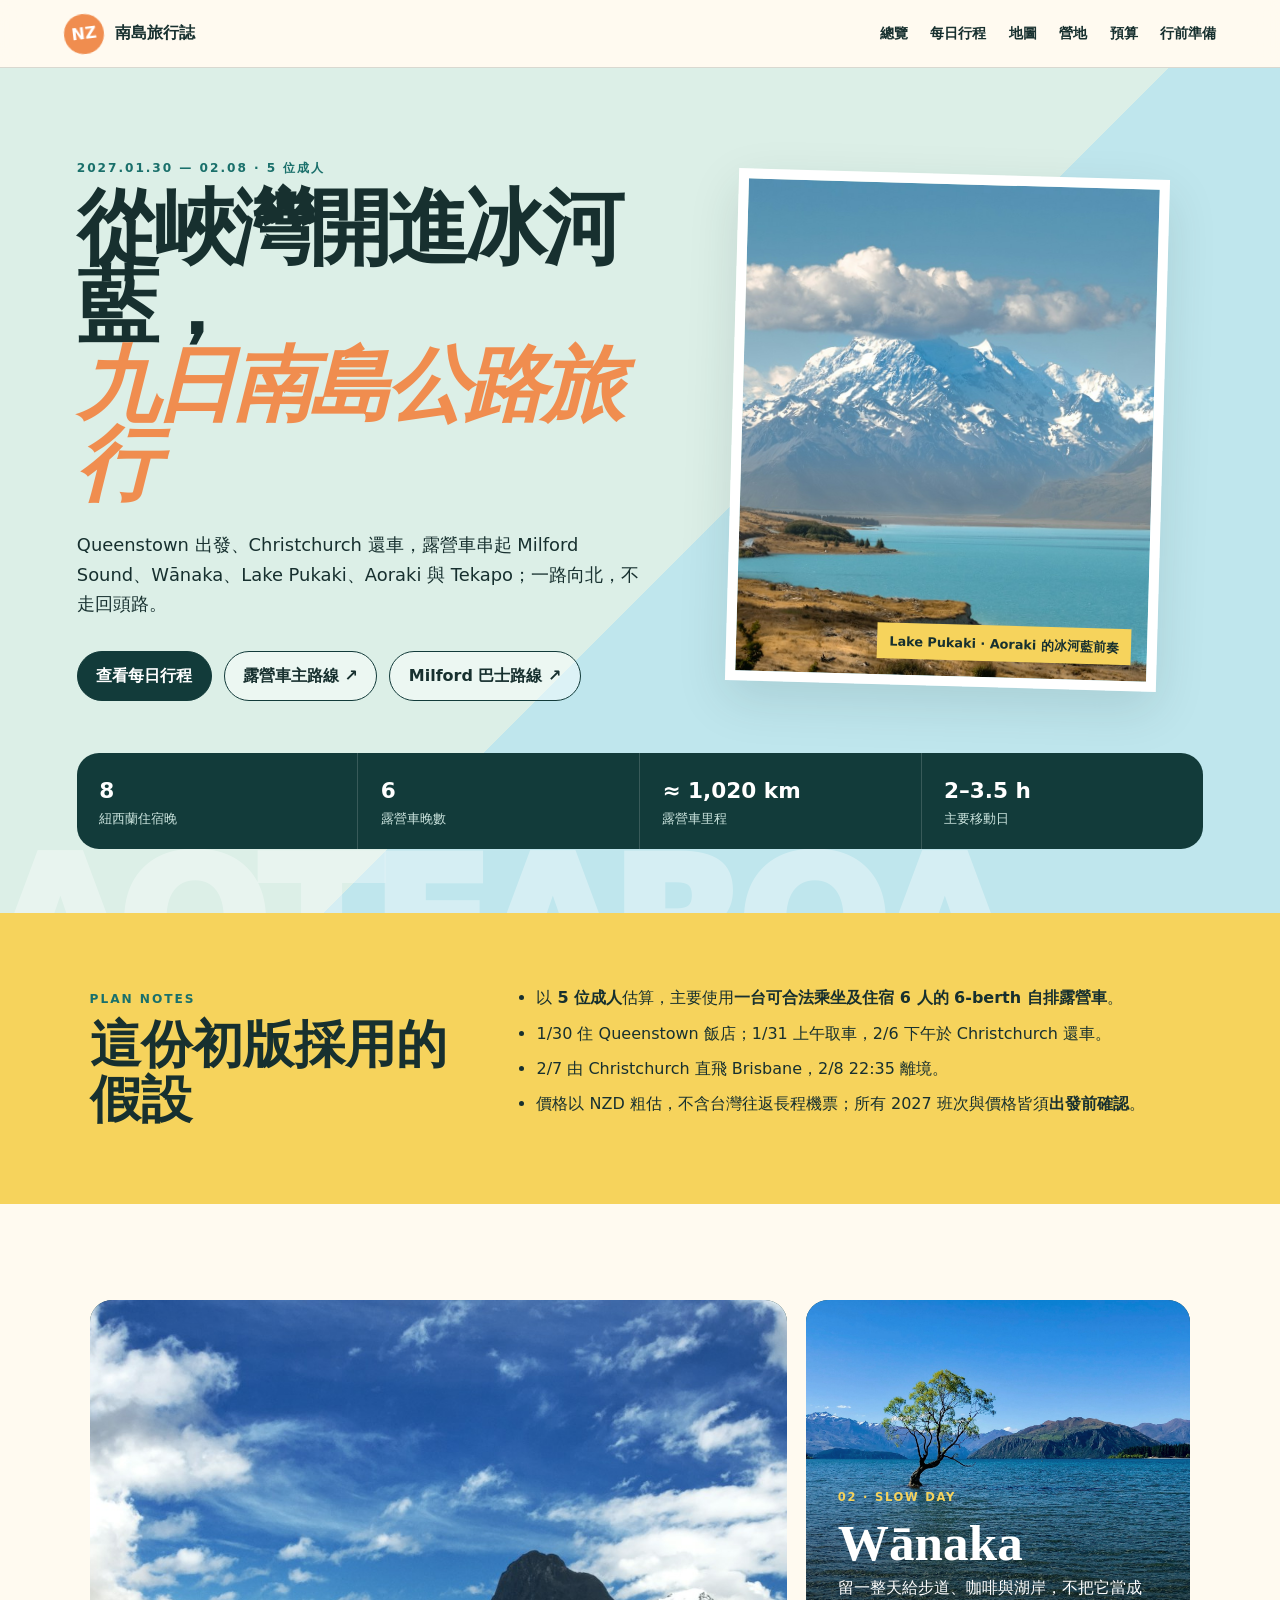
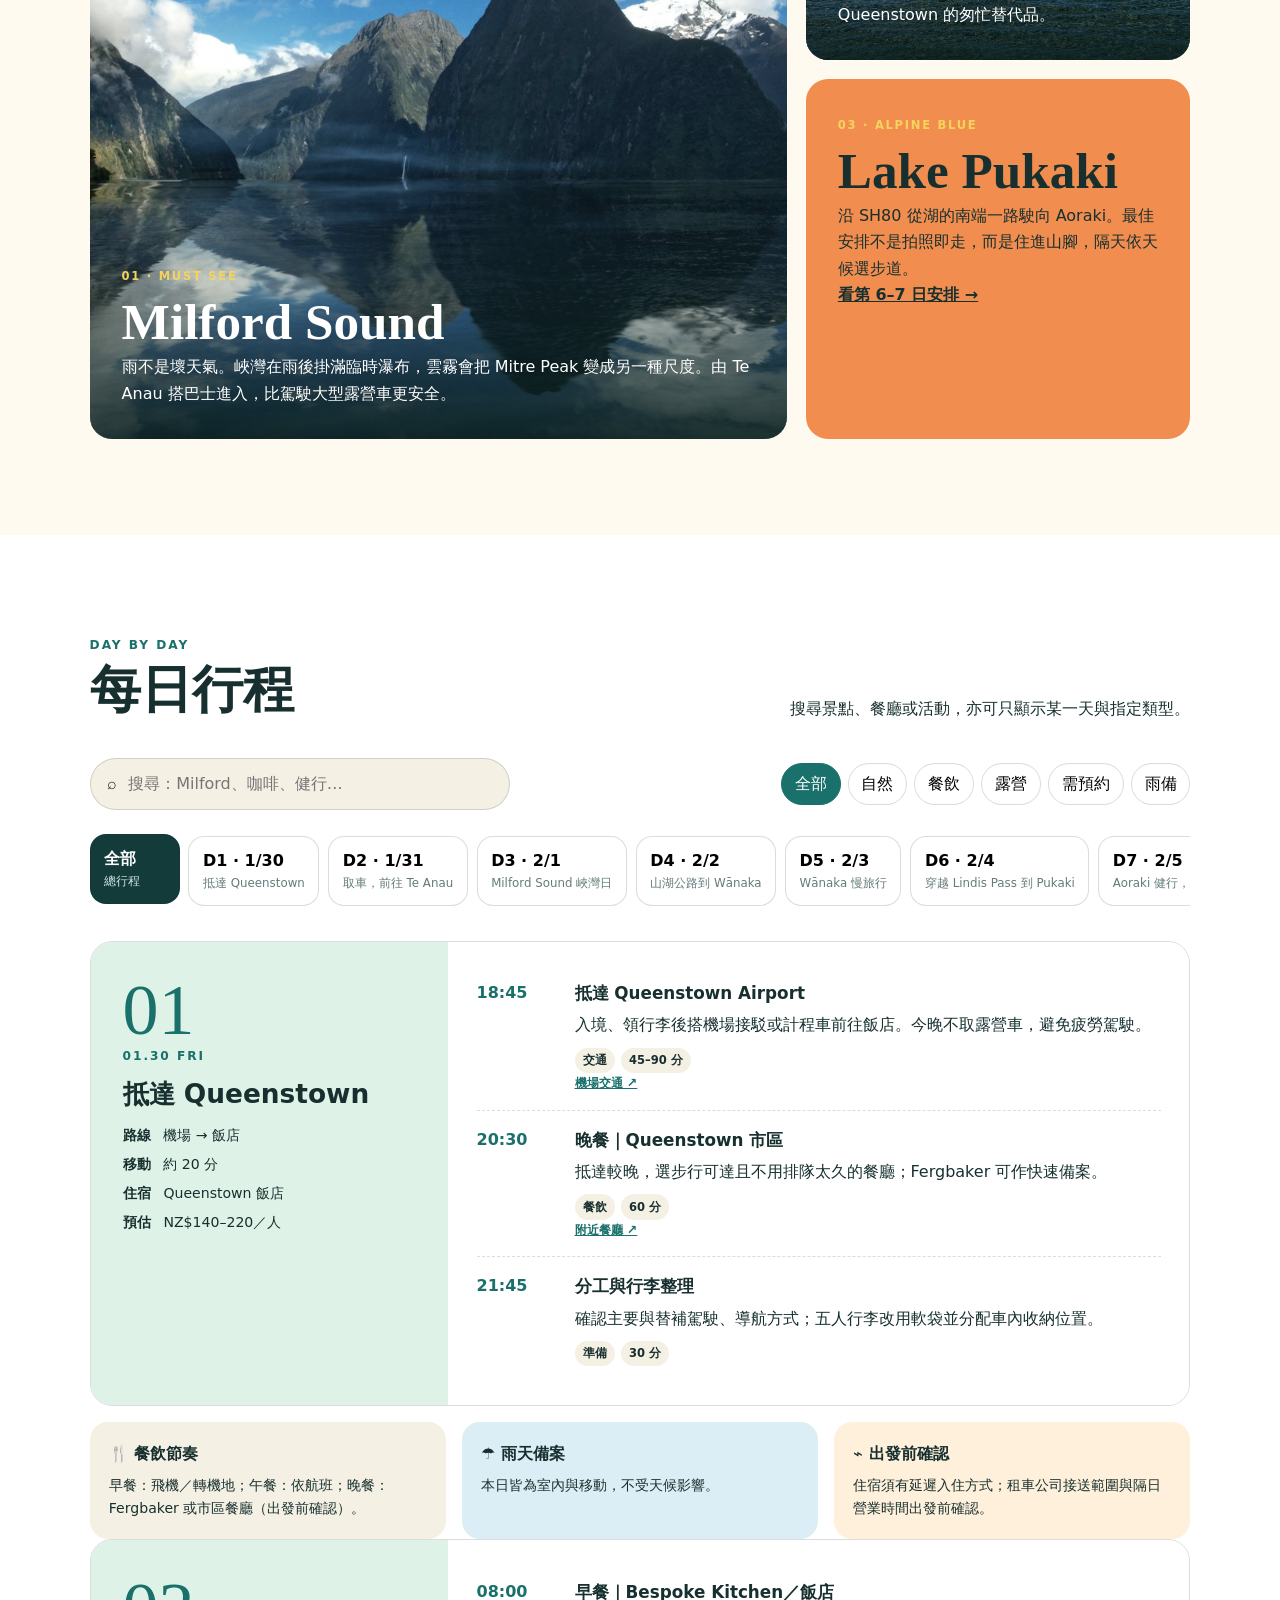
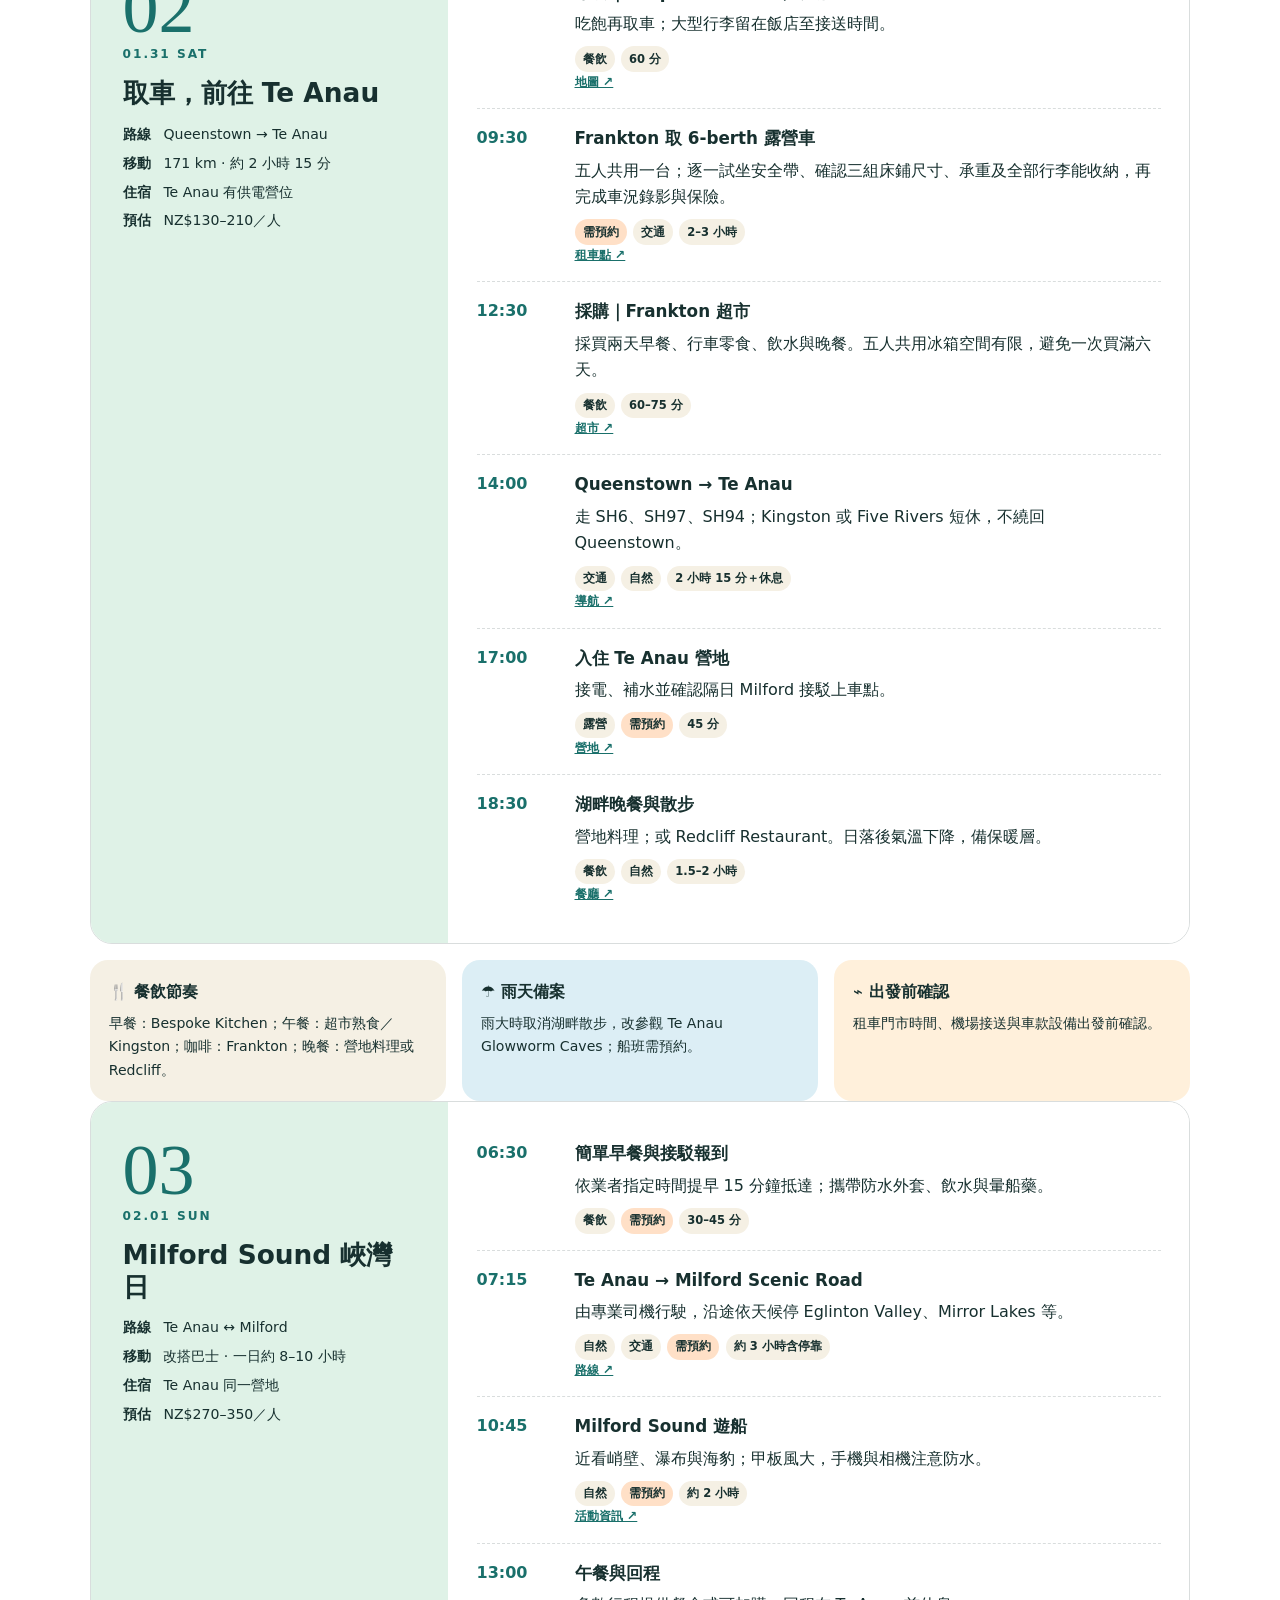
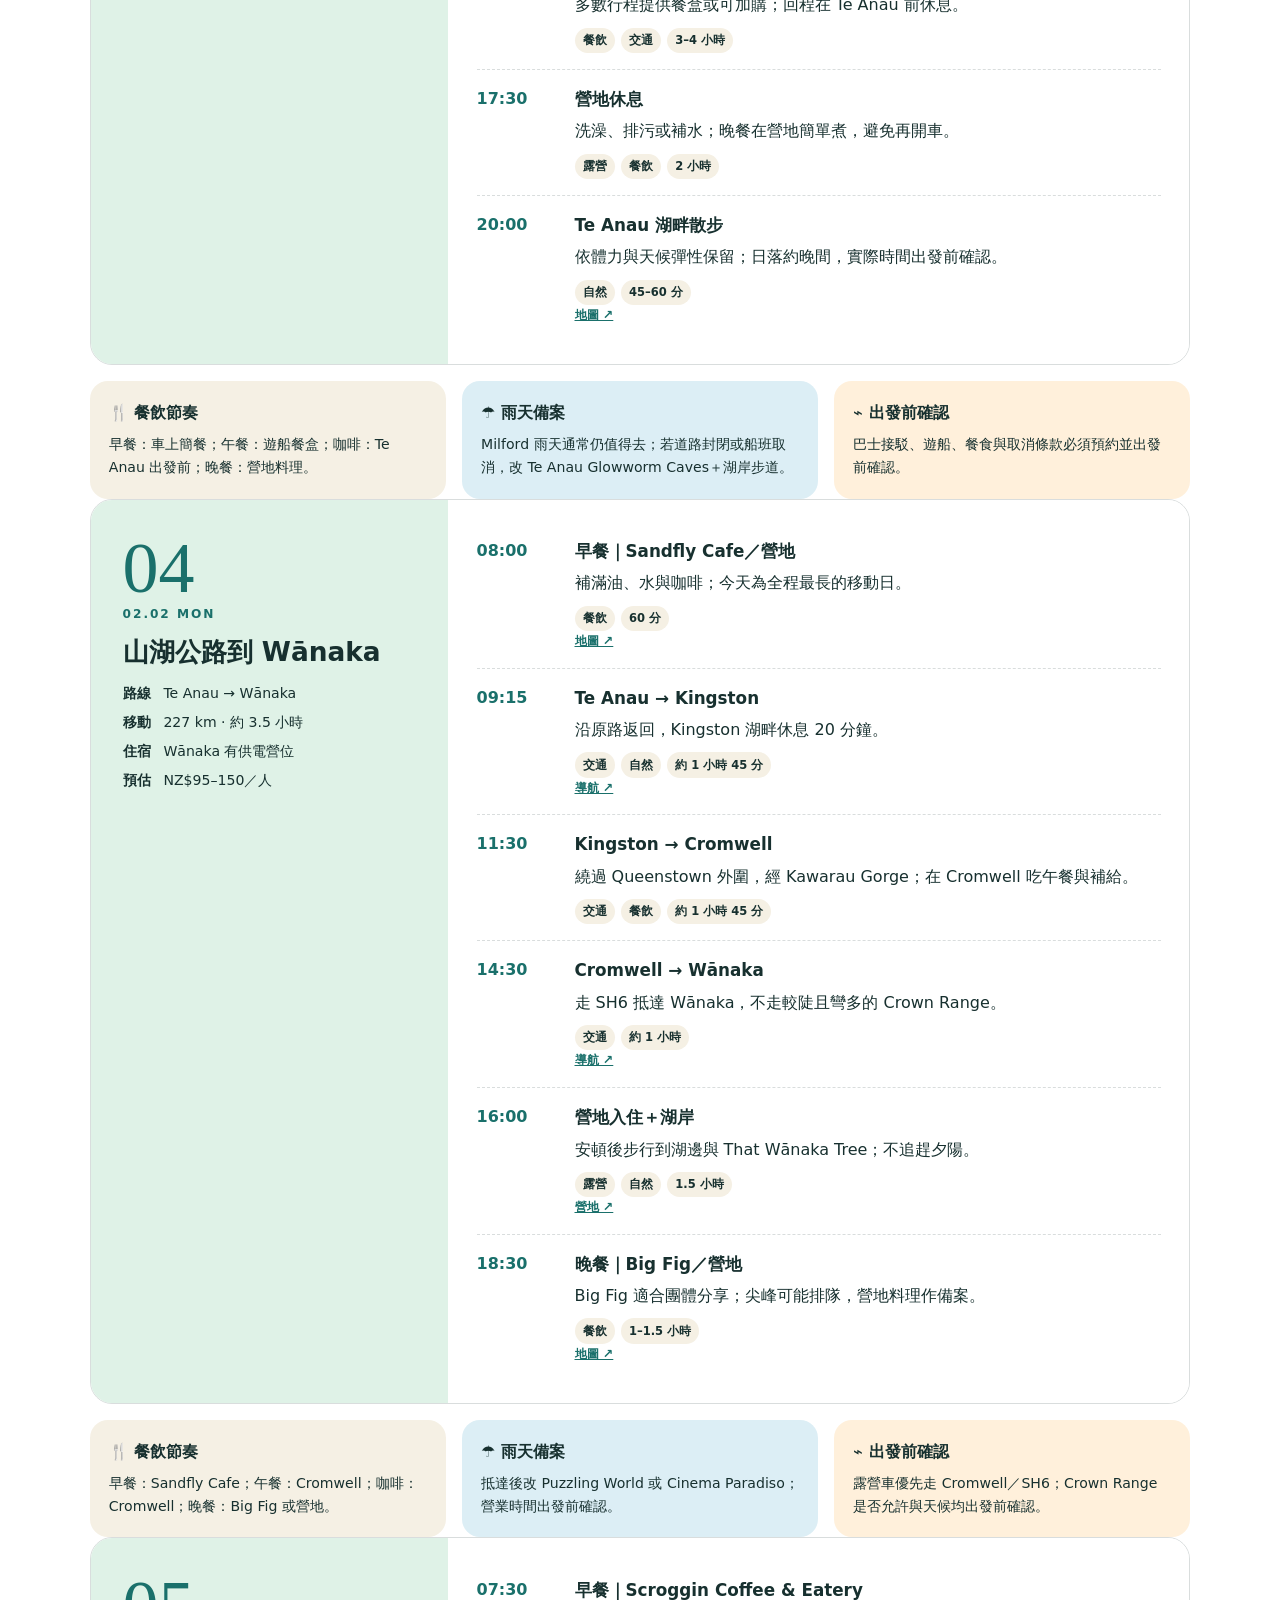
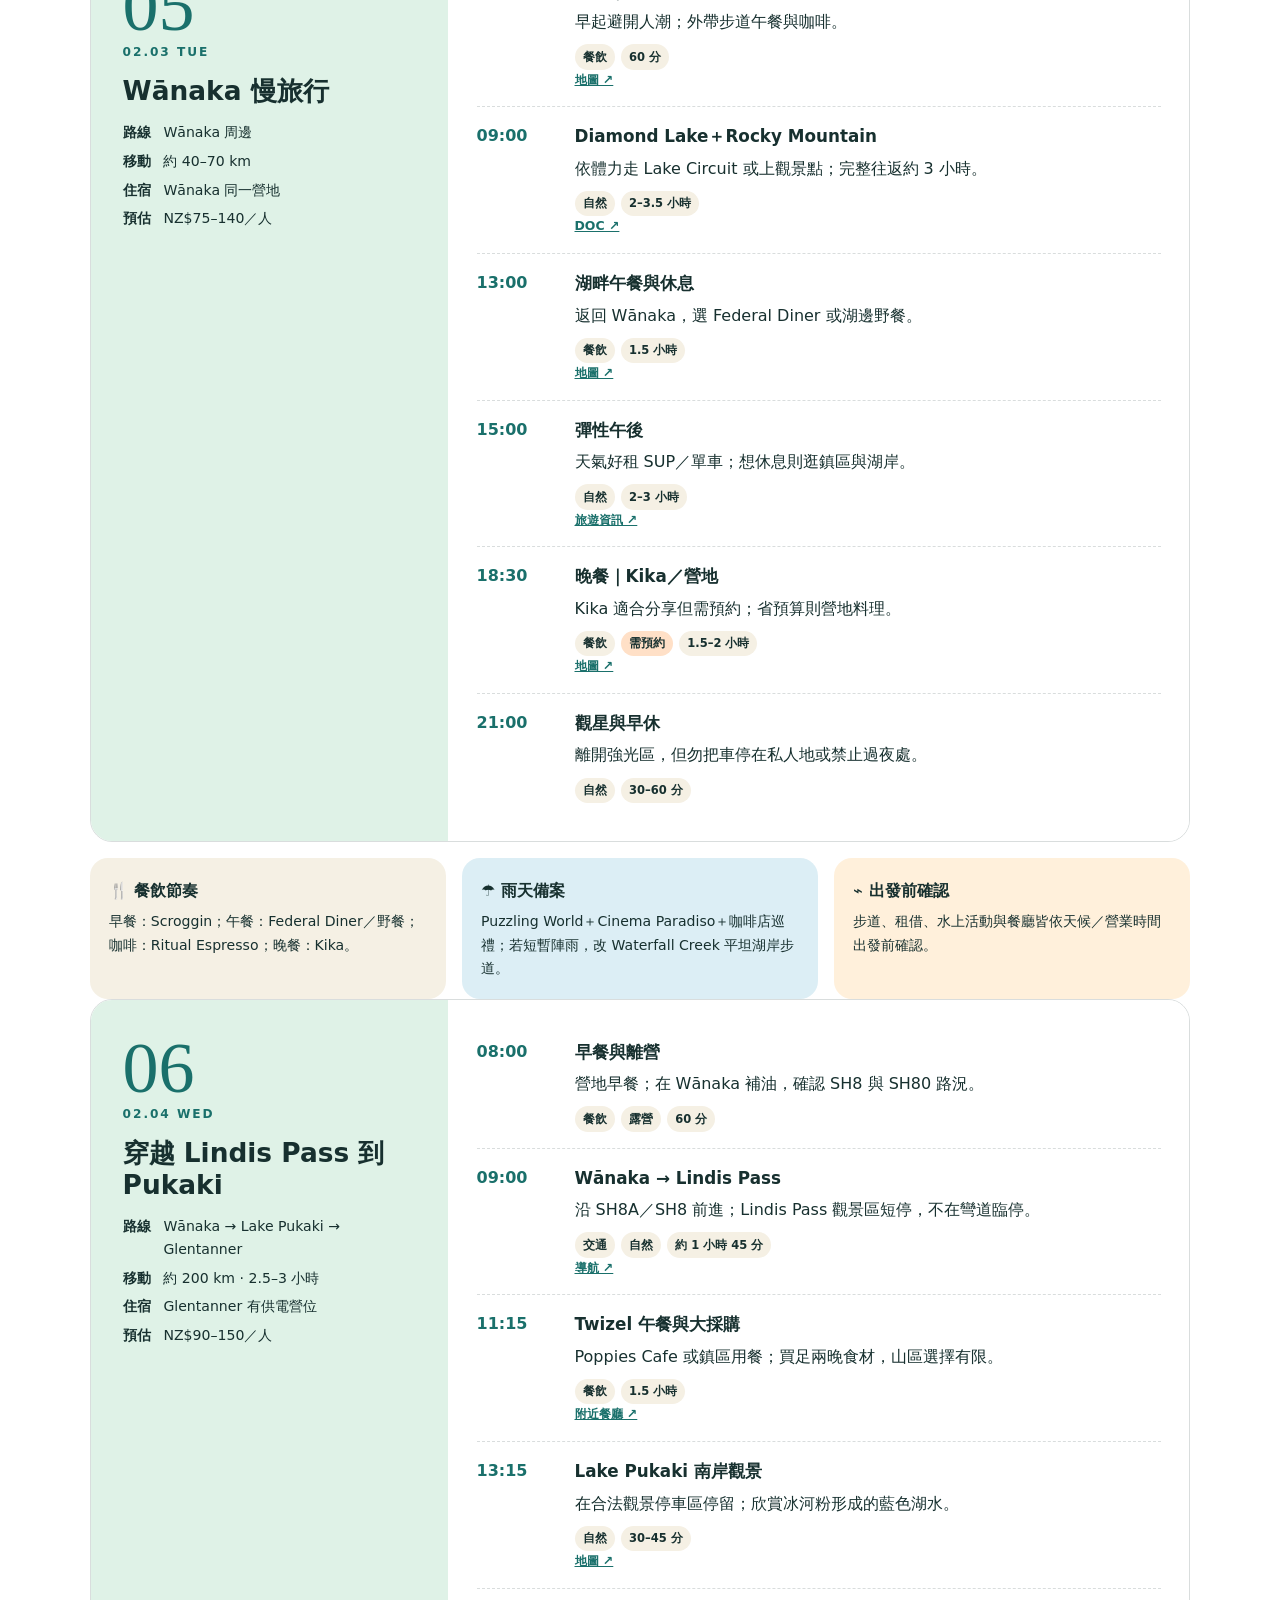
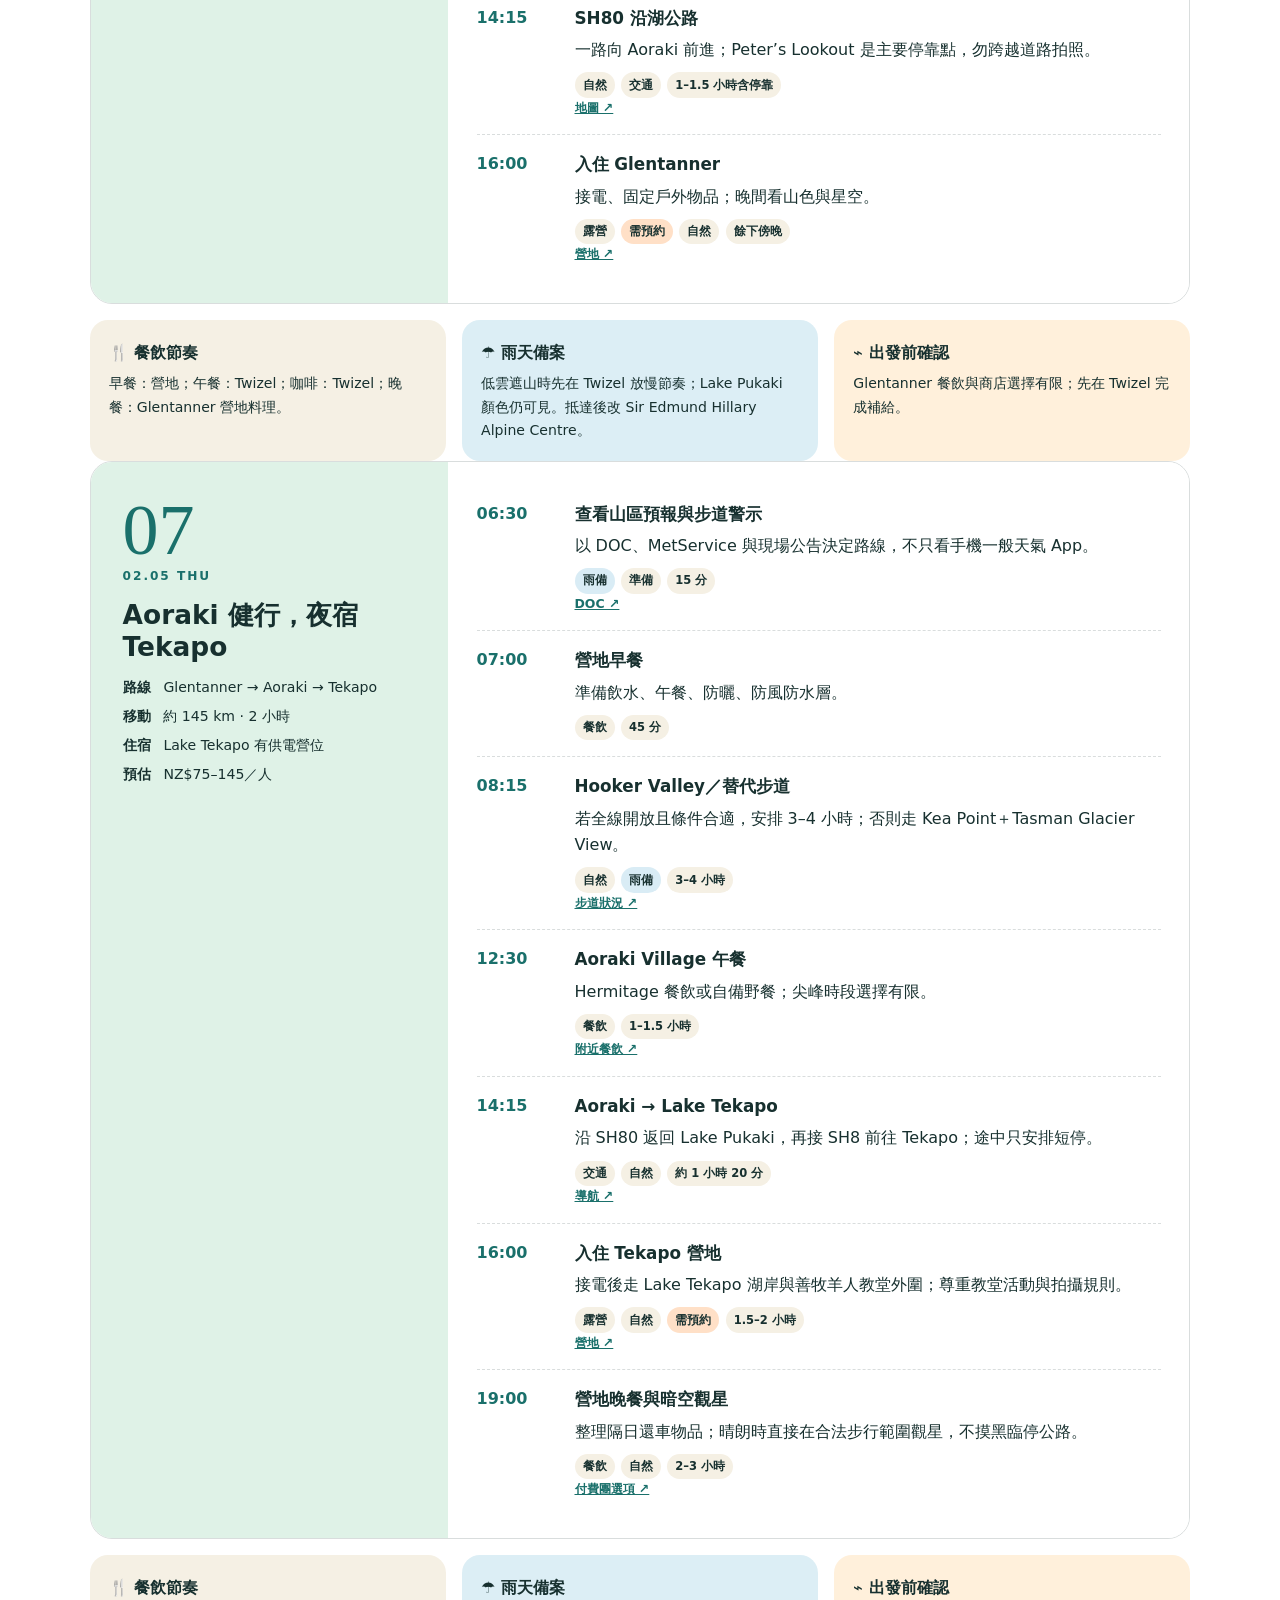
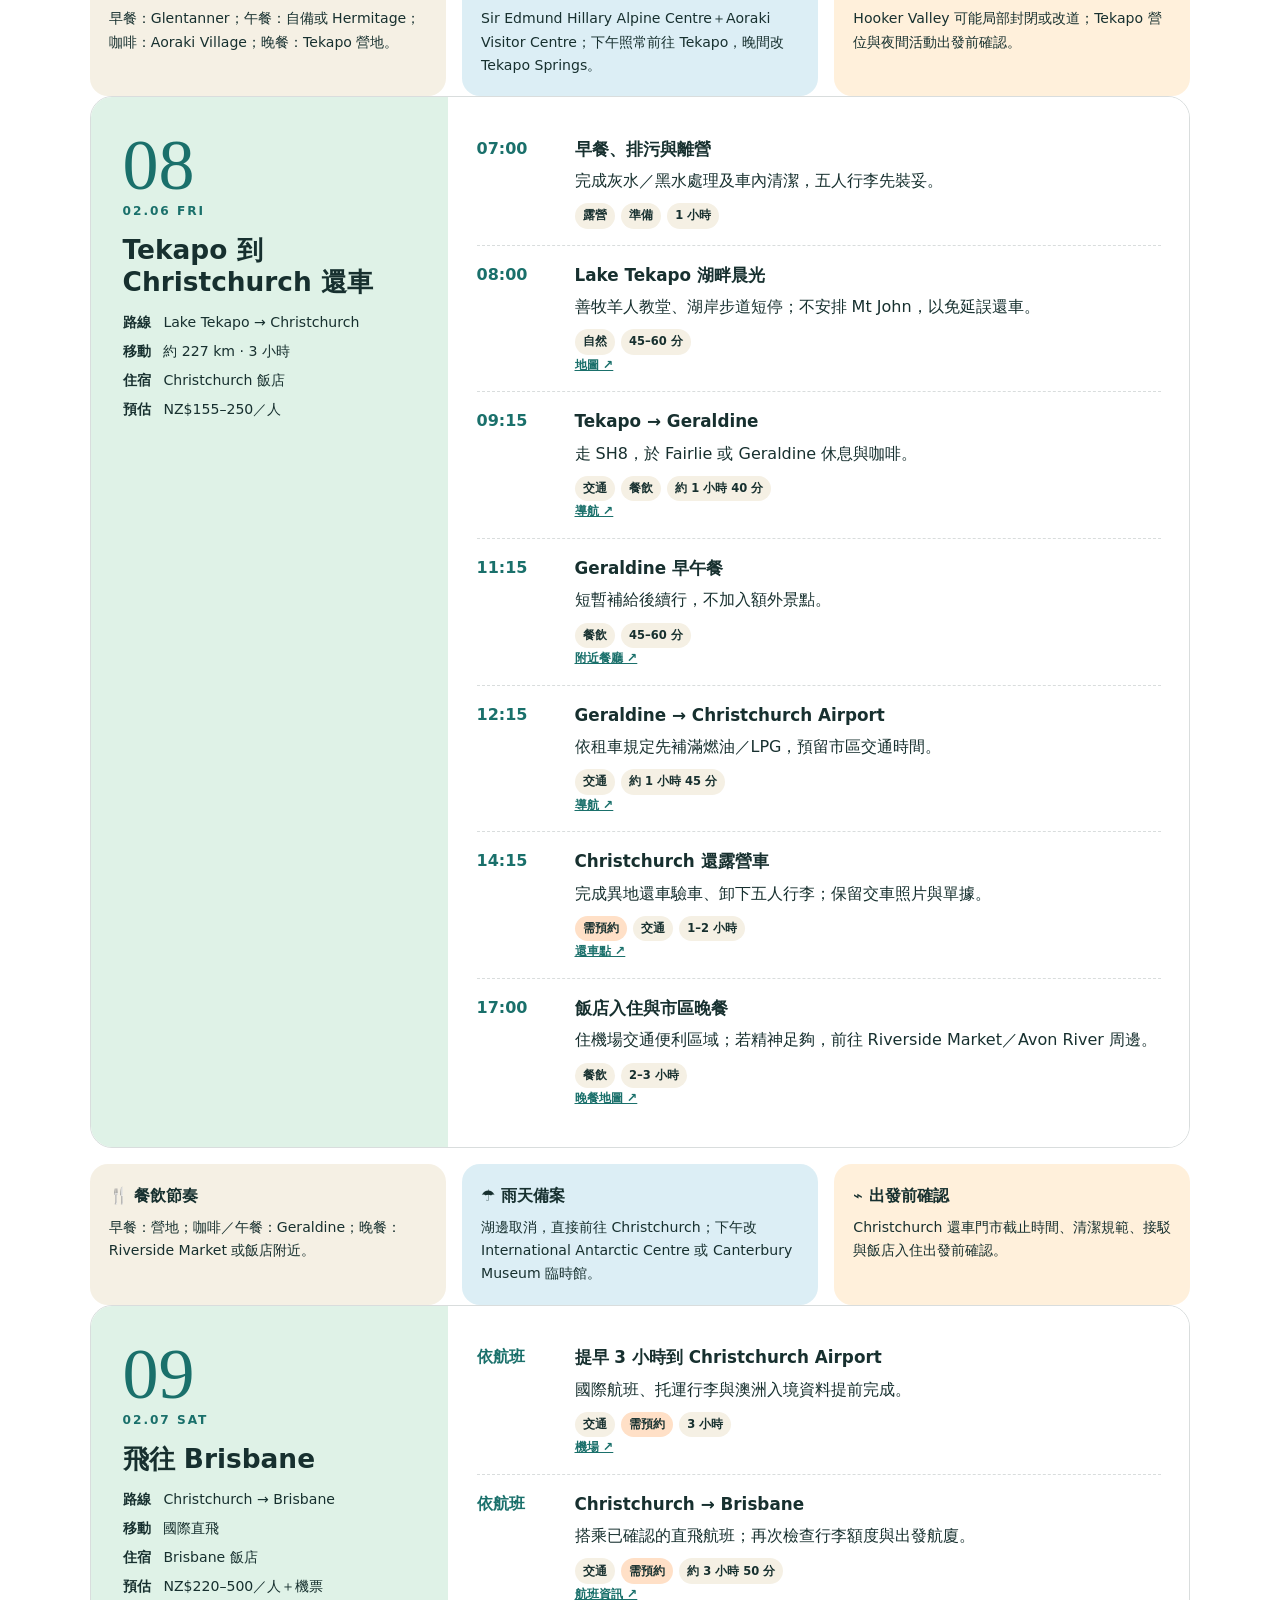
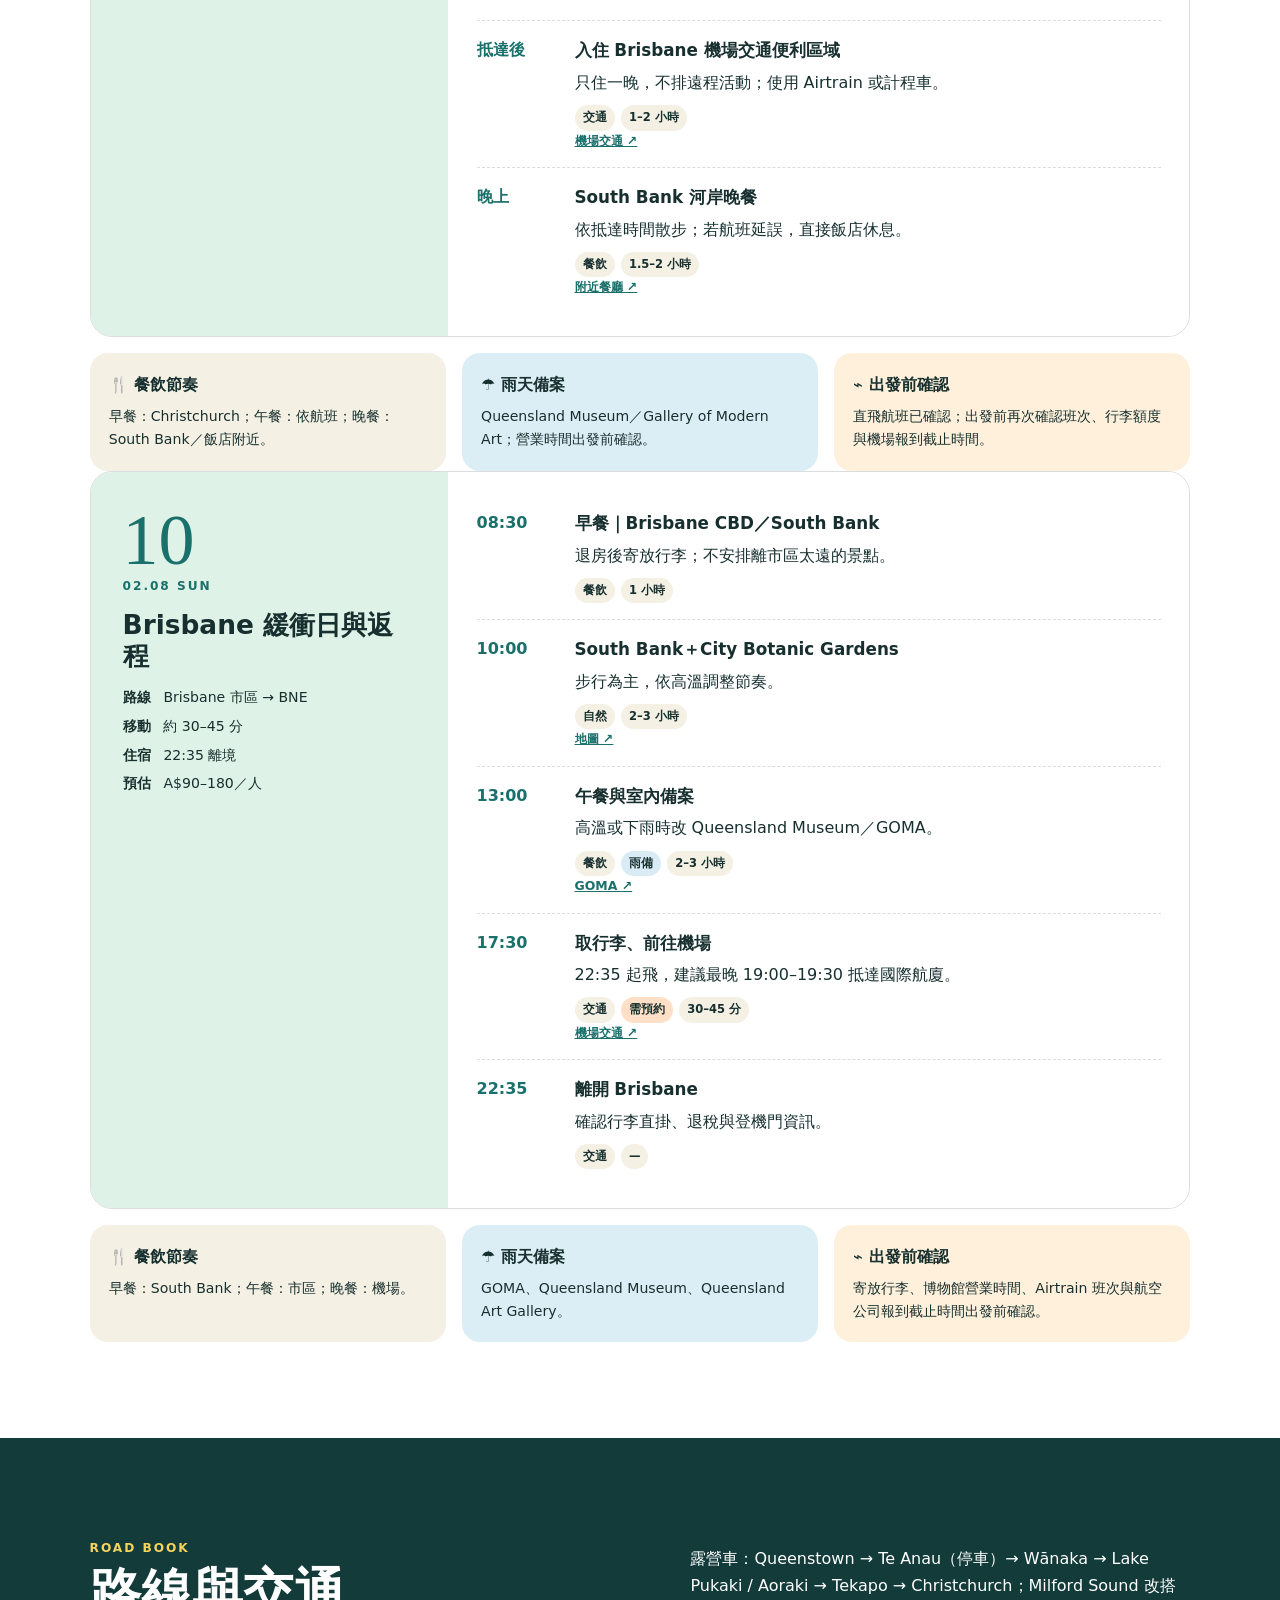
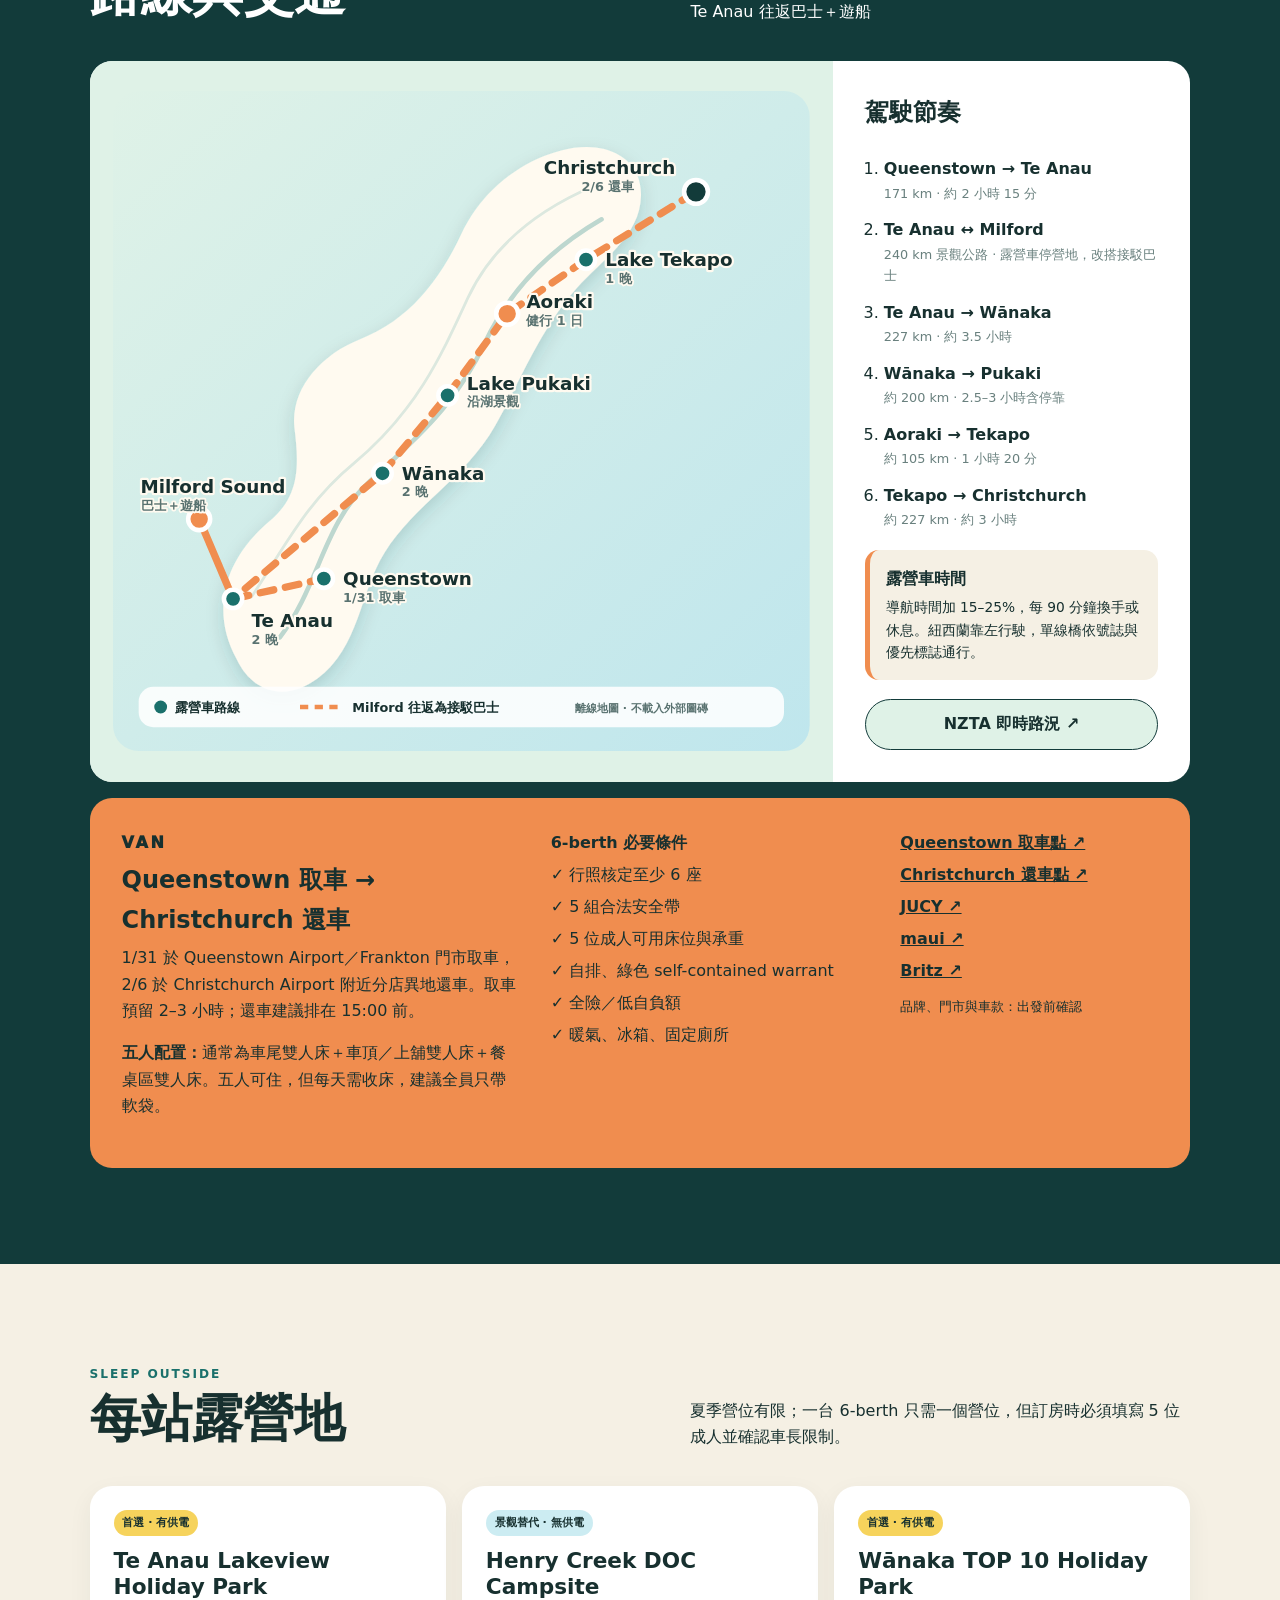
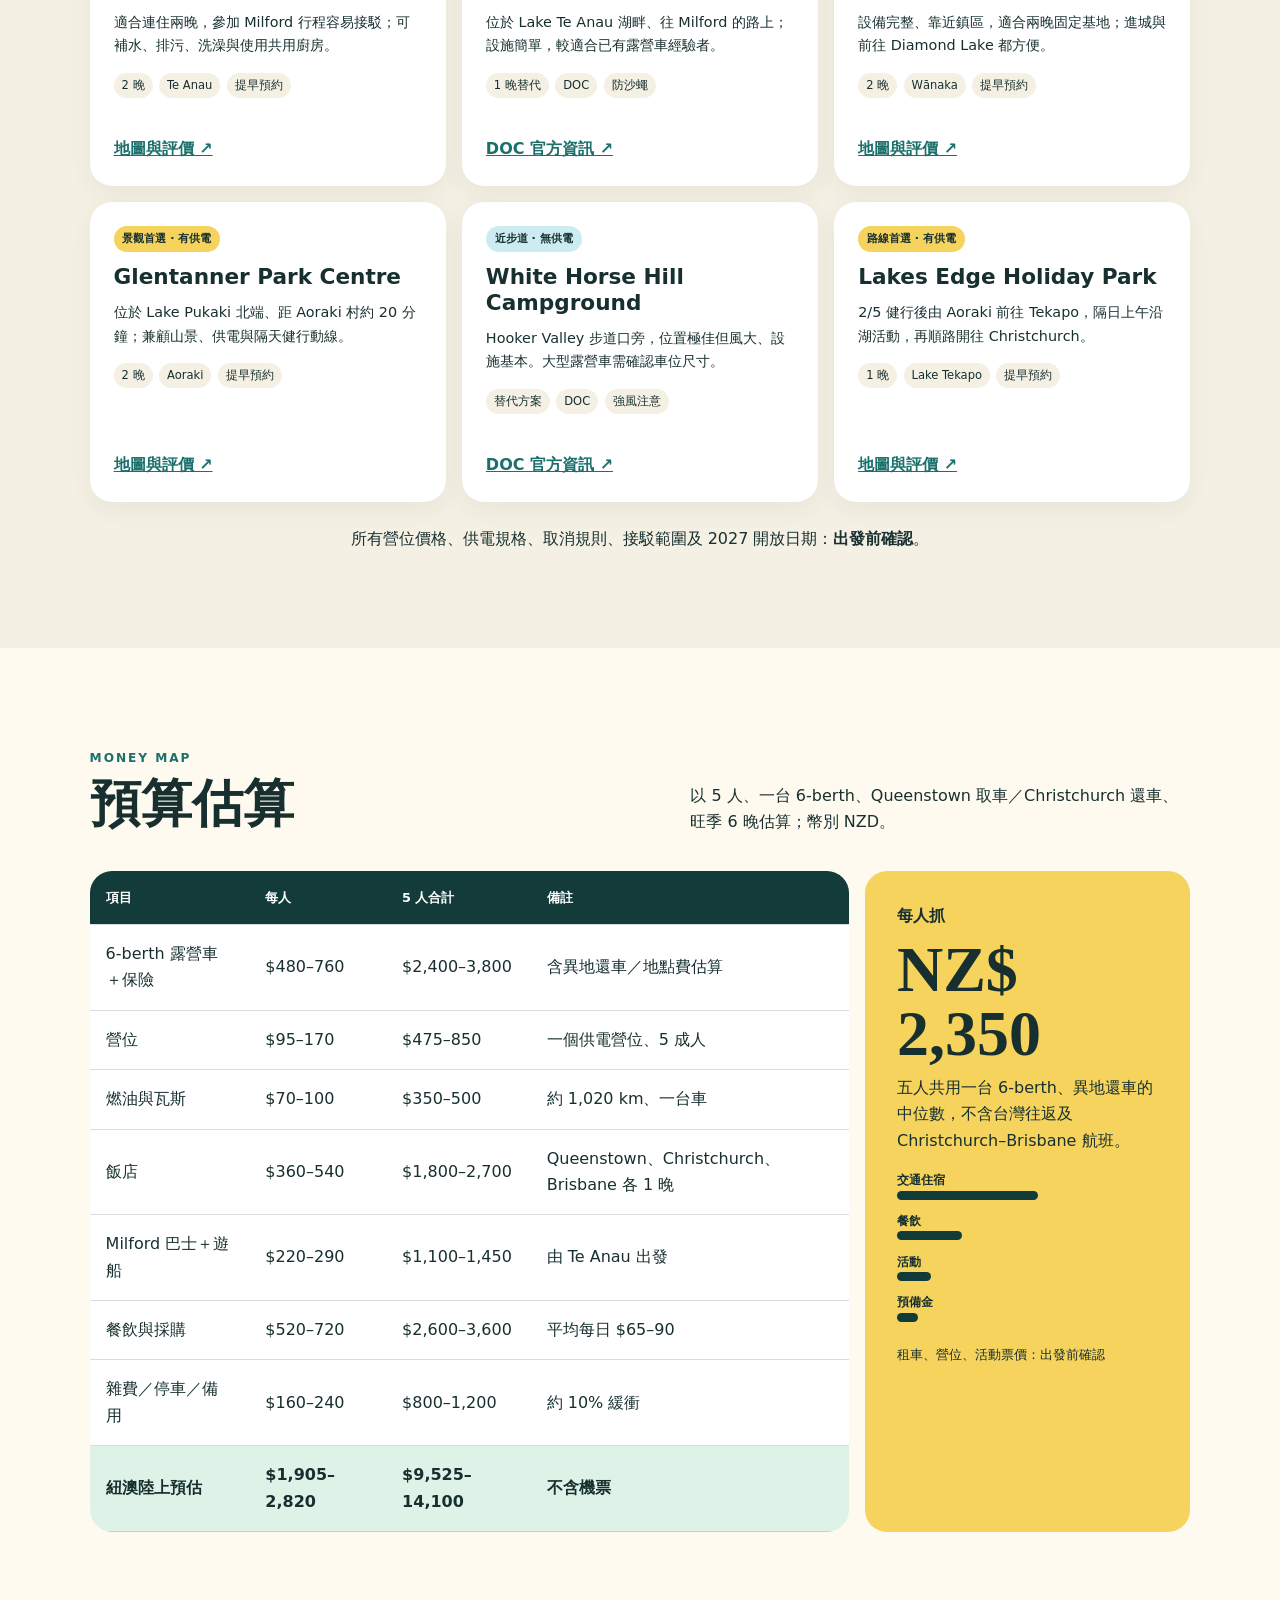
==== index.html @ 300da490 "init" ====
<!doctype html>
<html lang="zh-Hant">
<head>
  <meta charset="utf-8">
  <meta name="viewport" content="width=device-width, initial-scale=1">
  <meta name="description" content="2027 紐西蘭南島露營車旅遊計畫：Queenstown 出發，經 Milford Sound、Wānaka、Lake Pukaki、Aoraki 與 Tekapo，Christchurch 還車。">
  <meta name="theme-color" content="#123b3a">
  <title>南島九日露營車旅行誌｜2027</title>
  <link rel="icon" href="assets/favicon.svg" type="image/svg+xml">
  <link rel="stylesheet" href="style.css">
</head>
<body>
  <header class="topbar">
    <a class="brand" href="#overview" aria-label="回到行程總覽"><span>NZ</span> 南島旅行誌</a>
    <button class="nav-toggle" type="button" aria-expanded="false" aria-controls="mainNav">選單</button>
    <nav id="mainNav" aria-label="主要導覽">
      <a href="#overview">總覽</a><a href="#days">每日行程</a><a href="#route">地圖</a><a href="#camps">營地</a><a href="#budget">預算</a><a href="#prepare">行前準備</a>
    </nav>
  </header>

  <main>
    <section class="hero" id="overview">
      <div class="hero-copy">
        <p class="eyebrow">2027.01.30 — 02.08 · 5 位成人</p>
        <h1>從峽灣開進冰河藍，<br><em>九日南島公路旅行</em></h1>
        <p class="hero-lead">Queenstown 出發、Christchurch 還車，露營車串起 Milford Sound、Wānaka、Lake Pukaki、Aoraki 與 Tekapo；一路向北，不走回頭路。</p>
        <div class="hero-actions">
          <a class="button primary" href="#days">查看每日行程</a>
          <a class="button ghost" href="https://www.google.com/maps/dir/Queenstown,+New+Zealand/Te+Anau,+New+Zealand/Wanaka,+New+Zealand/Lake+Pukaki,+New+Zealand/Aoraki+Mount+Cook+National+Park,+New+Zealand/Lake+Tekapo,+New+Zealand/Christchurch,+New+Zealand" target="_blank" rel="noopener">露營車主路線 ↗</a>
          <a class="button ghost" href="https://www.google.com/maps/dir/Te+Anau,+New+Zealand/Milford+Sound,+New+Zealand" target="_blank" rel="noopener">Milford 巴士路線 ↗</a>
        </div>
      </div>
      <figure class="hero-photo">
        <img src="assets/pukaki.jpg" alt="Lake Pukaki 與遠方的 Aoraki Mt Cook">
        <figcaption>Lake Pukaki · Aoraki 的冰河藍前奏</figcaption>
      </figure>
      <div class="trip-stats" aria-label="行程摘要">
        <div><strong>8</strong><span>紐西蘭住宿晚</span></div>
        <div><strong>6</strong><span>露營車晚數</span></div>
        <div><strong>≈ 1,020 km</strong><span>露營車里程</span></div>
        <div><strong>2–3.5 h</strong><span>主要移動日</span></div>
      </div>
    </section>

    <section class="assumption-band" aria-labelledby="assumptionTitle">
      <div><span class="section-kicker">PLAN NOTES</span><h2 id="assumptionTitle">這份初版採用的假設</h2></div>
      <ul>
        <li>以 <strong>5 位成人</strong>估算，主要使用<strong>一台可合法乘坐及住宿 6 人的 6-berth 自排露營車</strong>。</li>
        <li>1/30 住 Queenstown 飯店；1/31 上午取車，2/6 下午於 Christchurch 還車。</li>
        <li>2/7 由 Christchurch 直飛 Brisbane，2/8 22:35 離境。</li>
        <li>價格以 NZD 粗估，不含台灣往返長程機票；所有 2027 班次與價格皆須<strong>出發前確認</strong>。</li>
      </ul>
    </section>

    <section class="magazine-grid" aria-label="三大必去景點">
      <article class="feature feature-wide">
        <img src="assets/milford.jpg" alt="Milford Sound 平靜水面與群山倒影">
        <div><span>01 · MUST SEE</span><h2>Milford Sound</h2><p>雨不是壞天氣。峽灣在雨後掛滿臨時瀑布，雲霧會把 Mitre Peak 變成另一種尺度。由 Te Anau 搭巴士進入，比駕駛大型露營車更安全。</p></div>
      </article>
      <article class="feature">
        <img src="assets/wanaka.jpg" alt="Lake Wānaka 湖中孤樹與群山">
        <div><span>02 · SLOW DAY</span><h2>Wānaka</h2><p>留一整天給步道、咖啡與湖岸，不把它當成 Queenstown 的匆忙替代品。</p></div>
      </article>
      <article class="feature feature-color">
        <div><span>03 · ALPINE BLUE</span><h2>Lake Pukaki</h2><p>沿 SH80 從湖的南端一路駛向 Aoraki。最佳安排不是拍照即走，而是住進山腳，隔天依天候選步道。</p><a href="#day-6">看第 6–7 日安排 →</a></div>
      </article>
    </section>

    <section class="planner" id="days">
      <div class="section-heading">
        <div><span class="section-kicker">DAY BY DAY</span><h2>每日行程</h2></div>
        <p>搜尋景點、餐廳或活動，亦可只顯示某一天與指定類型。</p>
      </div>
      <div class="planner-tools" role="search">
        <label class="searchbox"><span aria-hidden="true">⌕</span><input id="searchInput" type="search" placeholder="搜尋：Milford、咖啡、健行…" aria-label="搜尋行程"></label>
        <div class="filters" aria-label="行程類型篩選">
          <button class="filter active" data-filter="all" type="button">全部</button>
          <button class="filter" data-filter="nature" type="button">自然</button>
          <button class="filter" data-filter="food" type="button">餐飲</button>
          <button class="filter" data-filter="camp" type="button">露營</button>
          <button class="filter" data-filter="booking" type="button">需預約</button>
          <button class="filter" data-filter="rain" type="button">雨備</button>
        </div>
      </div>
      <div class="day-tabs" id="dayTabs" role="tablist" aria-label="選擇日期"></div>
      <div id="itinerary" class="itinerary" aria-live="polite"></div>
      <p id="noResults" class="empty" hidden>沒有符合條件的項目，請清除搜尋或切換篩選。</p>
    </section>

    <section class="route-section" id="route">
      <div class="section-heading light">
        <div><span class="section-kicker">ROAD BOOK</span><h2>路線與交通</h2></div>
        <p>露營車：Queenstown → Te Anau（停車）→ Wānaka → Lake Pukaki / Aoraki → Tekapo → Christchurch；Milford Sound 改搭 Te Anau 往返巴士＋遊船</p>
      </div>
      <div class="map-shell">
        <div id="map" class="route-map" role="img" aria-label="Queenstown 經 Te Anau、Milford Sound、Wānaka、Lake Pukaki、Aoraki、Lake Tekapo，最後抵達 Christchurch 的路線示意圖">
          <svg viewBox="0 0 760 720" aria-hidden="true" focusable="false">
            <defs>
              <linearGradient id="mapSea" x1="0" y1="0" x2="1" y2="1"><stop offset="0" stop-color="#dff2e7"/><stop offset="1" stop-color="#bfe6ed"/></linearGradient>
              <filter id="mapShadow"><feDropShadow dx="0" dy="8" stdDeviation="10" flood-color="#123b3a" flood-opacity=".16"/></filter>
            </defs>
            <rect width="760" height="720" rx="28" fill="url(#mapSea)"/>
            <path class="map-land" d="M135 620C105 565 123 509 171 469c33-27 32-61 27-101-5-42 28-80 71-97 54-21 87-64 111-115 21-44 60-78 109-91 48-13 88 8 87 49-1 45-43 70-70 101-40 45-61 100-89 150-33 58-88 86-121 139-27 43-27 103-73 137-35 26-71 15-88-21z"/>
            <path class="map-contour" d="M182 596c44-58 47-124 98-170 54-49 95-86 126-152 28-59 72-102 127-134"/>
            <path class="map-contour faint" d="M151 552c39-59 60-103 112-146 68-57 95-117 124-180 27-58 76-96 137-122"/>
            <path class="map-route-line" d="M230 532L131 554L94 467L131 554L294 417L365 332L430 243L516 184L636 110"/>
            <g class="route-stop"><circle cx="230" cy="532" r="10"/><text x="251" y="539">Queenstown</text><text class="stop-note" x="251" y="557">1/31 取車</text></g>
            <g class="route-stop"><circle cx="131" cy="554" r="10"/><text x="151" y="585">Te Anau</text><text class="stop-note" x="151" y="603">2 晚</text></g>
            <g class="route-stop highlight"><circle cx="94" cy="467" r="12"/><text x="30" y="439">Milford Sound</text><text class="stop-note" x="30" y="457">巴士＋遊船</text></g>
            <g class="route-stop"><circle cx="294" cy="417" r="10"/><text x="315" y="424">Wānaka</text><text class="stop-note" x="315" y="442">2 晚</text></g>
            <g class="route-stop"><circle cx="365" cy="332" r="10"/><text x="386" y="326">Lake Pukaki</text><text class="stop-note" x="386" y="344">沿湖景觀</text></g>
            <g class="route-stop highlight"><circle cx="430" cy="243" r="12"/><text x="451" y="237">Aoraki</text><text class="stop-note" x="451" y="255">健行 1 日</text></g>
            <g class="route-stop"><circle cx="516" cy="184" r="10"/><text x="537" y="191">Lake Tekapo</text><text class="stop-note" x="537" y="209">1 晚</text></g>
            <g class="route-stop finish"><circle cx="636" cy="110" r="13"/><text x="470" y="91">Christchurch</text><text class="stop-note" x="511" y="109">2/6 還車</text></g>
            <g class="map-legend" transform="translate(28 650)"><rect width="704" height="44" rx="16"/><circle cx="24" cy="22" r="7"/><text x="40" y="27">露營車路線</text><path d="M176 22h46"/><text x="233" y="27">Milford 往返為接駁巴士</text><text class="offline-note" x="476" y="27">離線地圖 · 不載入外部圖磚</text></g>
          </svg>
        </div>
        <aside class="route-notes">
          <h3>駕駛節奏</h3>
          <ol>
            <li><strong>Queenstown → Te Anau</strong><span>171 km · 約 2 小時 15 分</span></li>
            <li><strong>Te Anau ↔ Milford</strong><span>240 km 景觀公路 · 露營車停營地，改搭接駁巴士</span></li>
            <li><strong>Te Anau → Wānaka</strong><span>227 km · 約 3.5 小時</span></li>
            <li><strong>Wānaka → Pukaki</strong><span>約 200 km · 2.5–3 小時含停靠</span></li>
            <li><strong>Aoraki → Tekapo</strong><span>約 105 km · 1 小時 20 分</span></li>
            <li><strong>Tekapo → Christchurch</strong><span>約 227 km · 約 3 小時</span></li>
          </ol>
          <div class="callout warning"><strong>露營車時間</strong><p>導航時間加 15–25%，每 90 分鐘換手或休息。紐西蘭靠左行駛，單線橋依號誌與優先標誌通行。</p></div>
          <a class="button map-button" href="https://www.nzta.govt.nz/traffic-and-travel-information/" target="_blank" rel="noopener">NZTA 即時路況 ↗</a>
        </aside>
      </div>
      <div class="rental-card">
        <div><span class="number">VAN</span><h3>Queenstown 取車 → Christchurch 還車</h3><p>1/31 於 Queenstown Airport／Frankton 門市取車，2/6 於 Christchurch Airport 附近分店異地還車。取車預留 2–3 小時；還車建議排在 15:00 前。</p><p><strong>五人配置：</strong>通常為車尾雙人床＋車頂／上舖雙人床＋餐桌區雙人床。五人可住，但每天需收床，建議全員只帶軟袋。</p></div>
        <div class="checklist-mini"><strong>6-berth 必要條件</strong><span>✓ 行照核定至少 6 座</span><span>✓ 5 組合法安全帶</span><span>✓ 5 位成人可用床位與承重</span><span>✓ 自排、綠色 self-contained warrant</span><span>✓ 全險／低自負額</span><span>✓ 暖氣、冰箱、固定廁所</span></div>
        <div class="link-stack">
          <a href="https://www.google.com/maps/search/campervan+rental+Queenstown+Airport" target="_blank" rel="noopener">Queenstown 取車點 ↗</a>
          <a href="https://www.google.com/maps/search/campervan+rental+Christchurch+Airport" target="_blank" rel="noopener">Christchurch 還車點 ↗</a>
          <a href="https://www.jucy.com/nz/en/campervans" target="_blank" rel="noopener">JUCY ↗</a>
          <a href="https://www.maui-rentals.com/nz/en" target="_blank" rel="noopener">maui ↗</a>
          <a href="https://www.britz.com/nz/en" target="_blank" rel="noopener">Britz ↗</a>
          <small>品牌、門市與車款：出發前確認</small>
        </div>
      </div>
    </section>

    <section class="camps-section" id="camps">
      <div class="section-heading"><div><span class="section-kicker">SLEEP OUTSIDE</span><h2>每站露營地</h2></div><p>夏季營位有限；一台 6-berth 只需一個營位，但訂房時必須填寫 5 位成人並確認車長限制。</p></div>
      <div class="card-grid" id="campGrid">
        <article class="info-card searchable" data-category="camp booking" data-search="Te Anau Lakeview Holiday Park Milford 露營">
          <span class="status">首選 · 有供電</span><h3>Te Anau Lakeview Holiday Park</h3><p>適合連住兩晚，參加 Milford 行程容易接駁；可補水、排污、洗澡與使用共用廚房。</p><div class="meta"><span>2 晚</span><span>Te Anau</span><span>提早預約</span></div><a href="https://www.google.com/maps/search/Te+Anau+Lakeview+Holiday+Park" target="_blank" rel="noopener">地圖與評價 ↗</a>
        </article>
        <article class="info-card searchable" data-category="camp" data-search="Henry Creek DOC 湖邊 Te Anau 露營">
          <span class="status alt">景觀替代 · 無供電</span><h3>Henry Creek DOC Campsite</h3><p>位於 Lake Te Anau 湖畔、往 Milford 的路上；設施簡單，較適合已有露營車經驗者。</p><div class="meta"><span>1 晚替代</span><span>DOC</span><span>防沙蠅</span></div><a href="https://www.doc.govt.nz/parks-and-recreation/places-to-go/fiordland/places-to-stay/campsites/henry-creek-campsite/" target="_blank" rel="noopener">DOC 官方資訊 ↗</a>
        </article>
        <article class="info-card searchable" data-category="camp booking" data-search="Wānaka TOP 10 Holiday Park 露營">
          <span class="status">首選 · 有供電</span><h3>Wānaka TOP 10 Holiday Park</h3><p>設備完整、靠近鎮區，適合兩晚固定基地；進城與前往 Diamond Lake 都方便。</p><div class="meta"><span>2 晚</span><span>Wānaka</span><span>提早預約</span></div><a href="https://www.google.com/maps/search/Wanaka+TOP+10+Holiday+Park" target="_blank" rel="noopener">地圖與評價 ↗</a>
        </article>
        <article class="info-card searchable" data-category="camp booking nature" data-search="Glentanner Holiday Park Mount Cook Pukaki 露營">
          <span class="status">景觀首選 · 有供電</span><h3>Glentanner Park Centre</h3><p>位於 Lake Pukaki 北端、距 Aoraki 村約 20 分鐘；兼顧山景、供電與隔天健行動線。</p><div class="meta"><span>2 晚</span><span>Aoraki</span><span>提早預約</span></div><a href="https://www.google.com/maps/search/Glentanner+Park+Centre" target="_blank" rel="noopener">地圖與評價 ↗</a>
        </article>
        <article class="info-card searchable" data-category="camp booking nature" data-search="White Horse Hill DOC Mount Cook 露營">
          <span class="status alt">近步道 · 無供電</span><h3>White Horse Hill Campground</h3><p>Hooker Valley 步道口旁，位置極佳但風大、設施基本。大型露營車需確認車位尺寸。</p><div class="meta"><span>替代方案</span><span>DOC</span><span>強風注意</span></div><a href="https://www.doc.govt.nz/parks-and-recreation/places-to-go/canterbury/places/aoraki-mount-cook-national-park/things-to-do/campsites/white-horse-hill-campground/" target="_blank" rel="noopener">DOC 官方資訊 ↗</a>
        </article>
        <article class="info-card searchable" data-category="camp booking nature" data-search="Lake Tekapo Holiday Park Lakes Edge 露營">
          <span class="status">路線首選 · 有供電</span><h3>Lakes Edge Holiday Park</h3><p>2/5 健行後由 Aoraki 前往 Tekapo，隔日上午沿湖活動，再順路開往 Christchurch。</p><div class="meta"><span>1 晚</span><span>Lake Tekapo</span><span>提早預約</span></div><a href="https://www.google.com/maps/search/Lakes+Edge+Holiday+Park+Lake+Tekapo" target="_blank" rel="noopener">地圖與評價 ↗</a>
        </article>
      </div>
      <p class="confirm-note">所有營位價格、供電規格、取消規則、接駁範圍及 2027 開放日期：<strong>出發前確認</strong>。</p>
    </section>

    <section class="budget-section" id="budget">
      <div class="section-heading"><div><span class="section-kicker">MONEY MAP</span><h2>預算估算</h2></div><p>以 5 人、一台 6-berth、Queenstown 取車／Christchurch 還車、旺季 6 晚估算；幣別 NZD。</p></div>
      <div class="budget-layout">
        <div class="budget-table-wrap">
          <table>
            <thead><tr><th>項目</th><th>每人</th><th>5 人合計</th><th>備註</th></tr></thead>
            <tbody>
              <tr><td>6-berth 露營車＋保險</td><td>$480–760</td><td>$2,400–3,800</td><td>含異地還車／地點費估算</td></tr>
              <tr><td>營位</td><td>$95–170</td><td>$475–850</td><td>一個供電營位、5 成人</td></tr>
              <tr><td>燃油與瓦斯</td><td>$70–100</td><td>$350–500</td><td>約 1,020 km、一台車</td></tr>
              <tr><td>飯店</td><td>$360–540</td><td>$1,800–2,700</td><td>Queenstown、Christchurch、Brisbane 各 1 晚</td></tr>
              <tr><td>Milford 巴士＋遊船</td><td>$220–290</td><td>$1,100–1,450</td><td>由 Te Anau 出發</td></tr>
              <tr><td>餐飲與採購</td><td>$520–720</td><td>$2,600–3,600</td><td>平均每日 $65–90</td></tr>
              <tr><td>雜費／停車／備用</td><td>$160–240</td><td>$800–1,200</td><td>約 10% 緩衝</td></tr>
            </tbody>
            <tfoot><tr><td>紐澳陸上預估</td><td>$1,905–2,820</td><td>$9,525–14,100</td><td>不含機票</td></tr></tfoot>
          </table>
        </div>
        <aside class="budget-total">
          <span>每人抓</span><strong>NZ$ 2,350</strong><p>五人共用一台 6-berth、異地還車的中位數，不含台灣往返及 Christchurch–Brisbane 航班。</p>
          <div class="budget-bars"><div><span>交通住宿</span><i style="--w:54%"></i></div><div><span>餐飲</span><i style="--w:25%"></i></div><div><span>活動</span><i style="--w:13%"></i></div><div><span>預備金</span><i style="--w:8%"></i></div></div>
          <small>租車、營位、活動票價：出發前確認</small>
        </aside>
      </div>
    </section>

    <section class="prepare-section" id="prepare">
      <div class="section-heading light"><div><span class="section-kicker">BEFORE YOU GO</span><h2>行前準備</h2></div><p>按一下可勾選；狀態只儲存在這台裝置。</p></div>
      <div class="prep-grid">
        <article><h3>證件與預約</h3><label><input type="checkbox"> 護照效期與 NZeTA</label><label><input type="checkbox"> 台灣駕照＋英文譯本／國際駕照</label><label><input type="checkbox"> 兩位以上登記駕駛</label><label><input type="checkbox"> 露營車異地還車與全險條款</label><label><input type="checkbox"> Milford 行程與全部營位</label><label><input type="checkbox"> 2/7 Christchurch–Brisbane 航班</label></article>
        <article><h3>露營與健行</h3><label><input type="checkbox"> 防水外套與保暖中層</label><label><input type="checkbox"> 防滑健行鞋、羊毛襪</label><label><input type="checkbox"> 防曬、帽子、墨鏡</label><label><input type="checkbox"> 沙蠅防蚊液</label><label><input type="checkbox"> 小型頭燈、行動電源</label><label><input type="checkbox"> 軟殼行李袋，避免大型硬殼箱</label></article>
        <article><h3>網路、支付與交通</h3><p><strong>網路：</strong>Spark、One NZ 或旅遊 eSIM；Fiordland 與 Mt Cook 沿線可能無訊號，下載離線地圖。</p><p><strong>支付：</strong>信用卡／感應支付普及，仍備 NZ$100–200 現金。刷卡機若詢問幣別，選 NZD。</p><p><strong>交通卡：</strong>本行程自駕，不需購買交通卡；Brisbane 可用感應式信用卡搭大眾運輸，規則出發前確認。</p></article>
        <article><h3>露營車交車檢查</h3><label><input type="checkbox"> 拍攝車身、玻璃、輪胎與車頂</label><label><input type="checkbox"> 示範補水、排污、瓦斯與暖氣</label><label><input type="checkbox"> 現場確認 5 組安全帶及床鋪承重</label><label><input type="checkbox"> 五人的行李全部實際放入收納區</label><label><input type="checkbox"> 問清碎石路與道路救援限制</label><label><input type="checkbox"> 下載租車公司緊急聯絡方式</label></article>
      </div>
    </section>

    <section class="safety-section">
      <div class="section-heading"><div><span class="section-kicker">GOOD TRAVELLER</span><h2>禮儀、安全與避雷</h2></div></div>
      <div class="safety-grid">
        <article><span>01</span><h3>尊重 whenua（土地）</h3><p>步道不越界、不碰野生動物；鞋底入境前清潔。地名優先使用 Māori／雙語名稱，勿踩入私人牧場拍照。</p></article>
        <article><span>02</span><h3>不要把自包含當通行證</h3><p>有綠色 warrant 仍不代表到處能停。只在合法營位過夜，不在景點停車場架桌椅或排放廢水。</p></article>
        <article><span>03</span><h3>天氣決定步道</h3><p>山區一天四季；出發前看 DOC 警示與 MetService。強風、豪雨或步道封閉就改短程，不硬走。</p></article>
        <article><span>04</span><h3>低價租車陷阱</h3><p>比較總價而非日租：注意自負額、單方事故、擋風玻璃、輪胎、車頂、額外駕駛與清潔費。</p></article>
        <article><span>05</span><h3>食品入境申報</h3><p>紐西蘭生物安全嚴格；食物、戶外鞋具及露營用品有疑問就申報，勿因「看起來沒問題」冒罰款風險。</p></article>
        <article><span>06</span><h3>團體駕駛規則</h3><p>至少登記兩位駕駛，長途日每 90 分鐘休息或輪替。飲酒後不駕駛；所有乘客行車時都使用安全帶。</p></article>
      </div>
    </section>

    <section class="live-links">
      <h2>出發前最後確認</h2>
      <div><a href="https://www.metservice.com/towns-cities/locations/queenstown" target="_blank" rel="noopener">Queenstown 天氣 ↗</a><a href="https://www.metservice.com/towns-cities/locations/te-anau" target="_blank" rel="noopener">Te Anau 天氣 ↗</a><a href="https://www.metservice.com/towns-cities/locations/wanaka" target="_blank" rel="noopener">Wānaka 天氣 ↗</a><a href="https://www.metservice.com/towns-cities/locations/lake-tekapo" target="_blank" rel="noopener">Tekapo 天氣 ↗</a><a href="https://www.metservice.com/towns-cities/locations/christchurch" target="_blank" rel="noopener">Christchurch 天氣 ↗</a><a href="https://www.doc.govt.nz/parks-and-recreation/know-before-you-go/alerts/" target="_blank" rel="noopener">DOC 步道警示 ↗</a><a href="https://www.nzta.govt.nz/traffic-and-travel-information/" target="_blank" rel="noopener">道路狀況 ↗</a><a href="https://www.mpi.govt.nz/travel-and-recreation/arriving-in-new-zealand/" target="_blank" rel="noopener">入境申報 ↗</a></div>
      <p>2027 航班、門市時間、營位、餐廳、活動票價、步道狀況與天氣均標示為：<strong>出發前確認</strong>。</p>
    </section>
  </main>

  <footer><div><strong>南島旅行誌</strong><span>Queenstown · Milford · Wānaka · Pukaki · Aoraki · Tekapo · Christchurch</span></div><p>照片來源：Unsplash；Milford（Niklas Ohlrogge）、Wānaka（Richard Lumborg）、Pukaki（James Pere）。</p><button id="printBtn" type="button">列印／儲存 PDF</button></footer>

  <script src="app.js"></script>
</body>
</html>
---- style.css ----
:root{--ink:#17302f;--deep:#123b3a;--teal:#1a706b;--mint:#dff2e7;--sky:#ccecf2;--orange:#f08d4f;--yellow:#f6d35c;--cream:#fffaf0;--paper:#f5f0e4;--white:#fff;--line:rgba(23,48,47,.16);--shadow:0 18px 50px rgba(20,54,52,.13);--radius:22px}
*{box-sizing:border-box}html{scroll-behavior:smooth}body{margin:0;background:var(--cream);color:var(--ink);font-family:"PingFang TC","Noto Sans TC","Microsoft JhengHei",system-ui,sans-serif;font-size:16px;line-height:1.65}img{display:block;width:100%}a{color:inherit}button,input{font:inherit}button{cursor:pointer}.topbar{position:sticky;top:0;z-index:1000;display:flex;align-items:center;justify-content:space-between;min-height:68px;padding:0 5vw;background:rgba(255,250,240,.94);backdrop-filter:blur(14px);border-bottom:1px solid var(--line)}.brand{display:flex;align-items:center;gap:.7rem;font-weight:900;text-decoration:none}.brand span{display:grid;place-items:center;width:40px;height:40px;border-radius:50%;background:var(--orange);color:#fff;transform:rotate(-7deg)}nav{display:flex;gap:1.4rem}nav a{text-decoration:none;font-size:.9rem;font-weight:750}nav a:hover{color:var(--teal)}.nav-toggle{display:none;background:transparent;border:1px solid var(--line);border-radius:99px;padding:.45rem .8rem}.hero{position:relative;display:grid;grid-template-columns:1.05fr .95fr;gap:4vw;align-items:center;min-height:690px;padding:7vw 6vw 5vw;overflow:hidden;background:linear-gradient(135deg,#dcefe7 0 55%,#bfe6ed 55%)}.hero:before{content:"AOTEAROA";position:absolute;left:-1vw;bottom:-8vw;font-size:14vw;font-weight:950;line-height:1;color:rgba(255,255,255,.34);letter-spacing:-.06em}.hero-copy,.hero-photo,.trip-stats{position:relative;z-index:1}.eyebrow,.section-kicker{font-size:.76rem;font-weight:900;letter-spacing:.16em;text-transform:uppercase;color:var(--teal)}h1,h2,h3,p{margin-top:0}h1{font-family:Georgia,"Noto Serif TC",serif;font-size:clamp(3.1rem,6.4vw,6.6rem);line-height:.96;letter-spacing:-.055em;margin:.7rem 0 1.6rem}h1 em{color:var(--orange);font-style:italic}.hero-lead{max-width:660px;font-size:1.12rem}.hero-actions{display:flex;gap:.75rem;flex-wrap:wrap;margin-top:2rem}.button{display:inline-flex;align-items:center;justify-content:center;min-height:46px;padding:.7rem 1.15rem;border:1px solid var(--deep);border-radius:999px;text-decoration:none;font-weight:800}.button.primary{background:var(--deep);color:#fff}.button.ghost{background:rgba(255,255,255,.45)}.hero-photo{align-self:stretch;min-height:480px;overflow:hidden;border:10px solid var(--white);box-shadow:var(--shadow);transform:rotate(1.6deg)}.hero-photo img{height:100%;object-fit:cover}.hero-photo figcaption{position:absolute;right:1rem;bottom:1rem;background:var(--yellow);padding:.45rem .75rem;font-weight:800;font-size:.8rem}.trip-stats{grid-column:1/-1;display:grid;grid-template-columns:repeat(4,1fr);background:var(--deep);color:#fff;border-radius:var(--radius);overflow:hidden}.trip-stats div{padding:1.25rem 1.4rem;border-right:1px solid rgba(255,255,255,.16)}.trip-stats div:last-child{border:0}.trip-stats strong,.trip-stats span{display:block}.trip-stats strong{font-size:1.35rem}.trip-stats span{font-size:.8rem;color:#cce5df}.assumption-band{display:grid;grid-template-columns:.7fr 1.3fr;gap:4rem;padding:4.5rem 7vw;background:var(--yellow)}.assumption-band h2,.section-heading h2{font-family:Georgia,"Noto Serif TC",serif;font-size:clamp(2.2rem,4vw,4rem);line-height:1.08;margin:.3rem 0}.assumption-band ul{margin:0;padding-left:1.25rem}.assumption-band li+li{margin-top:.55rem}.magazine-grid{display:grid;grid-template-columns:1.45fr .8fr;grid-template-rows:auto auto;gap:1.2rem;padding:6rem 7vw}.feature{position:relative;min-height:360px;overflow:hidden;border-radius:var(--radius);background:var(--deep);color:#fff}.feature-wide{grid-row:span 2}.feature img{height:100%;object-fit:cover;filter:saturate(.9)}.feature>div{position:absolute;inset:auto 0 0;padding:2rem;background:linear-gradient(transparent,rgba(9,30,29,.9))}.feature span{font-size:.72rem;font-weight:900;letter-spacing:.15em;color:var(--yellow)}.feature h2{font-family:Georgia,serif;font-size:clamp(2.2rem,4vw,4.8rem);line-height:1;margin:.45rem 0}.feature p{max-width:660px;margin-bottom:0}.feature-color{background:var(--orange);color:var(--ink)}.feature-color>div{position:static;background:none}.feature-color a{font-weight:900}.planner,.camps-section,.budget-section,.safety-section{padding:6rem 7vw}.planner{background:#fff}.section-heading{display:flex;align-items:end;justify-content:space-between;gap:2rem;margin-bottom:2.2rem}.section-heading>p{max-width:500px;margin:0}.section-heading.light{color:#fff}.section-heading.light .section-kicker{color:var(--yellow)}.planner-tools{display:flex;align-items:center;gap:1rem;justify-content:space-between}.searchbox{display:flex;align-items:center;gap:.6rem;flex:1;max-width:420px;padding:.7rem 1rem;background:var(--paper);border:1px solid var(--line);border-radius:999px}.searchbox input{width:100%;border:0;outline:0;background:transparent}.filters{display:flex;gap:.45rem;flex-wrap:wrap}.filter{border:1px solid var(--line);background:#fff;border-radius:999px;padding:.45rem .8rem}.filter.active{background:var(--teal);border-color:var(--teal);color:#fff}.day-tabs{display:flex;gap:.55rem;margin:1.4rem 0;overflow-x:auto;padding:.2rem 0 .75rem;scrollbar-width:thin}.day-tab{flex:0 0 auto;min-width:90px;border:1px solid var(--line);background:#fff;border-radius:16px;padding:.7rem .85rem;text-align:left}.day-tab strong,.day-tab span{display:block}.day-tab span{font-size:.74rem;color:#637b79}.day-tab.active{background:var(--deep);color:#fff;transform:translateY(-2px)}.day-tab.active span{color:#cce5df}.day-panel{display:none}.day-panel.active{display:block}.day-hero{display:grid;grid-template-columns:.65fr 1.35fr;border:1px solid var(--line);border-radius:var(--radius);overflow:hidden}.day-summary{padding:2rem;background:var(--mint)}.day-summary .day-number{font-family:Georgia,serif;font-size:4.5rem;line-height:1;color:var(--teal)}.day-summary h3{font-size:1.65rem;line-height:1.2;margin:.8rem 0}.day-summary dl{display:grid;grid-template-columns:auto 1fr;gap:.35rem .8rem;font-size:.88rem}.day-summary dt{font-weight:800}.day-summary dd{margin:0}.timeline{padding:1.4rem 1.8rem;background:#fff}.timeline-item{display:grid;grid-template-columns:82px 1fr;gap:1rem;padding:1rem 0;border-bottom:1px dashed var(--line)}.timeline-item:last-child{border:0}.timeline-time{font-weight:900;color:var(--teal)}.timeline-content h4{font-size:1.05rem;margin:0 0 .3rem}.timeline-content p{margin:0 0 .55rem}.tags{display:flex;gap:.4rem;flex-wrap:wrap}.tag{font-size:.72rem;padding:.2rem .5rem;border-radius:99px;background:var(--paper);font-weight:700}.tag.booking{background:#ffe0c7}.tag.rain{background:#d9ecf5}.item-links{display:flex;gap:.6rem;flex-wrap:wrap}.item-links a{font-size:.78rem;font-weight:800;color:var(--teal)}.day-extras{display:grid;grid-template-columns:repeat(3,1fr);gap:1rem;margin-top:1rem}.mini-card{padding:1.2rem;border-radius:18px;background:var(--paper)}.mini-card h4{margin:0 0 .4rem}.mini-card p{margin:0;font-size:.88rem}.mini-card.warning{background:#fff0db}.mini-card.rain{background:#dceef5}.mini-card.cost{background:var(--mint)}.empty{text-align:center;padding:3rem;background:var(--paper);border-radius:var(--radius)}.route-section,.prepare-section{padding:6rem 7vw;background:var(--deep)}.map-shell{display:grid;grid-template-columns:1.35fr .65fr;min-height:610px;border-radius:var(--radius);overflow:hidden;background:#fff}.map-shell #map{min-height:610px}.route-notes{padding:2rem}.route-notes h3{font-size:1.5rem}.route-notes ol{padding-left:1.2rem}.route-notes li{margin-bottom:.85rem}.route-notes strong,.route-notes span{display:block}.route-notes span{font-size:.8rem;color:#69807e}.callout{padding:1rem;border-radius:14px;background:var(--paper);margin:1.2rem 0}.callout p{font-size:.86rem;margin:.25rem 0 0}.callout.warning{border-left:5px solid var(--orange)}.map-button{width:100%;background:var(--mint)}.rental-card{display:grid;grid-template-columns:1fr .8fr .65fr;gap:2rem;margin-top:1rem;padding:2rem;border-radius:var(--radius);background:var(--orange)}.rental-card .number{font-weight:950;letter-spacing:.16em}.rental-card h3{font-size:1.5rem;margin:.3rem 0}.checklist-mini,.link-stack{display:flex;flex-direction:column;gap:.35rem}.link-stack a{font-weight:850}.link-stack small{margin-top:.4rem}.camps-section{background:var(--paper)}.card-grid{display:grid;grid-template-columns:repeat(3,1fr);gap:1rem}.info-card{display:flex;flex-direction:column;min-height:300px;padding:1.5rem;background:#fff;border-radius:var(--radius);box-shadow:0 8px 24px rgba(20,54,52,.06)}.info-card h3{font-size:1.35rem;line-height:1.2;margin:.7rem 0}.info-card p{font-size:.9rem}.info-card>a{margin-top:auto;font-weight:850;color:var(--teal)}.status{align-self:start;padding:.25rem .55rem;border-radius:99px;background:var(--yellow);font-size:.7rem;font-weight:900}.status.alt{background:var(--sky)}.meta{display:flex;gap:.4rem;flex-wrap:wrap;margin-bottom:1rem}.meta span{padding:.2rem .5rem;background:var(--paper);border-radius:99px;font-size:.72rem}.confirm-note{text-align:center;margin:1.5rem 0 0}.budget-layout{display:grid;grid-template-columns:1.4fr .6fr;gap:1rem}.budget-table-wrap{overflow-x:auto;border-radius:var(--radius);background:#fff}table{width:100%;border-collapse:collapse;min-width:720px}th,td{padding:1rem;text-align:left;border-bottom:1px solid var(--line)}th{background:var(--deep);color:#fff;font-size:.8rem}tfoot td{font-weight:900;background:var(--mint)}.budget-total{padding:2rem;border-radius:var(--radius);background:var(--yellow)}.budget-total>span{font-weight:900}.budget-total>strong{display:block;font-family:Georgia,serif;font-size:clamp(2.4rem,5vw,4.5rem);line-height:1;margin:.55rem 0}.budget-total small{display:block;margin-top:1.4rem}.budget-bars div{margin:.7rem 0}.budget-bars span{display:block;font-size:.78rem;font-weight:800}.budget-bars i{display:block;width:var(--w);height:9px;border-radius:99px;background:var(--deep)}.prep-grid{display:grid;grid-template-columns:repeat(2,1fr);gap:1rem}.prep-grid article{display:flex;flex-direction:column;padding:1.5rem;border-radius:var(--radius);background:#fff}.prep-grid h3{font-size:1.35rem}.prep-grid label{display:flex;gap:.6rem;padding:.45rem 0}.prep-grid input{width:18px;height:18px;accent-color:var(--teal)}.prep-grid label:has(input:checked){text-decoration:line-through;color:#6e7d7b}.safety-grid{display:grid;grid-template-columns:repeat(3,1fr);gap:1rem}.safety-grid article{padding:1.5rem;border-top:6px solid var(--orange);background:#fff;border-radius:0 0 18px 18px}.safety-grid article>span{font-family:Georgia,serif;font-size:2.8rem;color:var(--orange)}.safety-grid h3{margin:.2rem 0}.safety-grid p{font-size:.88rem;margin:0}.live-links{padding:4rem 7vw;background:var(--yellow);text-align:center}.live-links h2{font-family:Georgia,serif;font-size:2.5rem}.live-links>div{display:flex;justify-content:center;gap:.6rem;flex-wrap:wrap}.live-links a{padding:.5rem .8rem;border:1px solid var(--ink);border-radius:99px;text-decoration:none;font-weight:800}.live-links p{margin:1.2rem 0 0}footer{display:flex;align-items:center;justify-content:space-between;gap:2rem;padding:2.5rem 7vw;background:#0d2928;color:#fff}footer div strong,footer div span{display:block}footer p{margin:0;font-size:.75rem;color:#b9d3d0}footer button{border:1px solid #fff;background:transparent;color:#fff;border-radius:99px;padding:.55rem .9rem}.leaflet-popup-content-wrapper{border-radius:12px}.leaflet-popup-content strong{color:var(--teal)}
@media(max-width:980px){nav{display:none;position:absolute;top:67px;left:0;right:0;padding:1rem 5vw;background:var(--cream);flex-direction:column;border-bottom:1px solid var(--line)}nav.open{display:flex}.nav-toggle{display:block}.hero{grid-template-columns:1fr;padding-top:4rem}.hero-photo{min-height:380px}.assumption-band,.day-hero,.map-shell,.rental-card,.budget-layout{grid-template-columns:1fr}.magazine-grid{grid-template-columns:1fr}.feature-wide{grid-row:auto}.feature{min-height:430px}.card-grid,.safety-grid{grid-template-columns:repeat(2,1fr)}.map-shell #map{min-height:430px}.planner-tools{align-items:stretch;flex-direction:column}.searchbox{max-width:none}}
@media(max-width:640px){body{font-size:16px}.topbar{padding:0 1rem}.hero,.assumption-band,.magazine-grid,.planner,.route-section,.camps-section,.budget-section,.prepare-section,.safety-section,.live-links{padding-left:1rem;padding-right:1rem}.hero{min-height:auto;padding-top:3rem}.hero-photo{min-height:310px;border-width:6px}.trip-stats{grid-template-columns:repeat(2,1fr)}.trip-stats div:nth-child(2){border-right:0}.trip-stats div:nth-child(-n+2){border-bottom:1px solid rgba(255,255,255,.16)}.assumption-band{gap:1.2rem;padding-top:3rem;padding-bottom:3rem}.feature{min-height:390px}.feature>div{padding:1.3rem}.section-heading{display:block}.section-heading>p{margin-top:.6rem}.filters{flex-wrap:nowrap;overflow-x:auto;padding-bottom:.4rem}.filter{flex:0 0 auto}.day-hero{border:0}.day-summary,.timeline{padding:1.2rem}.timeline-item{grid-template-columns:62px 1fr;gap:.6rem}.day-extras,.card-grid,.prep-grid,.safety-grid{grid-template-columns:1fr}.rental-card{gap:1rem}.map-shell #map{min-height:360px}.route-notes{padding:1.2rem}.budget-total{padding:1.4rem}footer{align-items:flex-start;flex-direction:column;padding:2rem 1rem}h1{font-size:3.2rem}.magazine-grid,.planner,.route-section,.camps-section,.budget-section,.prepare-section,.safety-section{padding-top:4rem;padding-bottom:4rem}}
@media print{.topbar,.planner-tools,.day-tabs,#map,.live-links,footer button{display:none!important}.hero{min-height:auto}.day-panel{display:block!important;break-inside:avoid}.route-notes{grid-column:1/-1}.card-grid{grid-template-columns:repeat(2,1fr)}body{background:#fff}.planner,.camps-section,.budget-section,.safety-section,.prepare-section,.route-section{padding:2rem}}
.route-map{display:grid;place-items:center;padding:1.2rem;background:#dff2e7;overflow:hidden}.route-map svg{display:block;width:100%;height:100%;max-height:660px}.map-land{fill:#fffaf0;filter:url(#mapShadow)}.map-contour{fill:none;stroke:#bdd7cf;stroke-width:5;stroke-linecap:round}.map-contour.faint{stroke:#dce8df;stroke-width:3}.map-route-line{fill:none;stroke:#f08d4f;stroke-width:8;stroke-linecap:round;stroke-linejoin:round;stroke-dasharray:15 13}.route-stop circle{fill:#1a706b;stroke:#fff;stroke-width:5}.route-stop.highlight circle{fill:#f08d4f}.route-stop.finish circle{fill:#123b3a}.route-stop text{fill:#17302f;font-size:20px;font-weight:900;paint-order:stroke;stroke:#fffaf0;stroke-width:5px;stroke-linejoin:round}.route-stop .stop-note{font-size:14px;font-weight:750;fill:#597270;stroke-width:4px}.map-legend rect{fill:#fff;opacity:.88}.map-legend circle{fill:#1a706b}.map-legend path{stroke:#f08d4f;stroke-width:5;stroke-dasharray:9 7}.map-legend text{font-size:14px;font-weight:800;fill:#17302f}.map-legend .offline-note{font-size:12px;fill:#597270}@media(max-width:640px){.route-map{padding:.35rem}.route-map svg{min-height:360px}.route-stop text{font-size:22px}.route-stop .stop-note{font-size:16px}.map-legend .offline-note{display:none}}
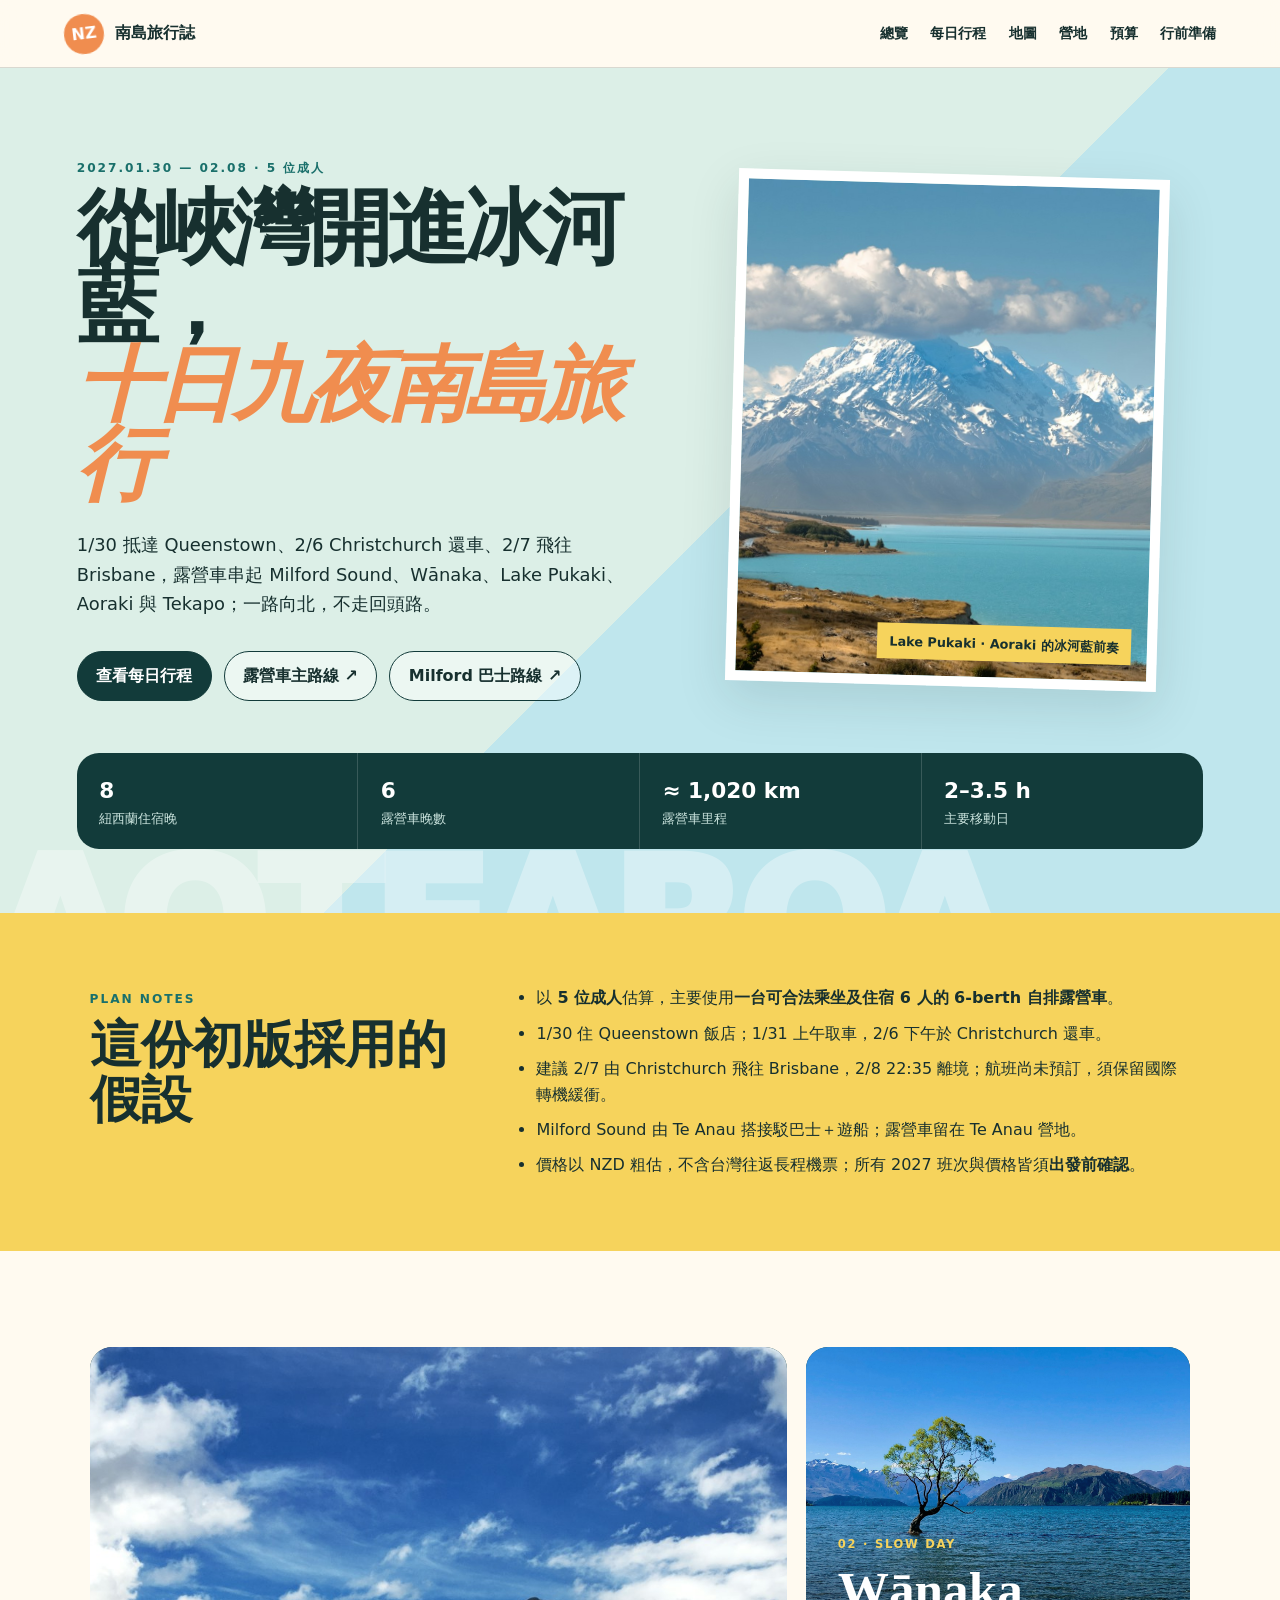
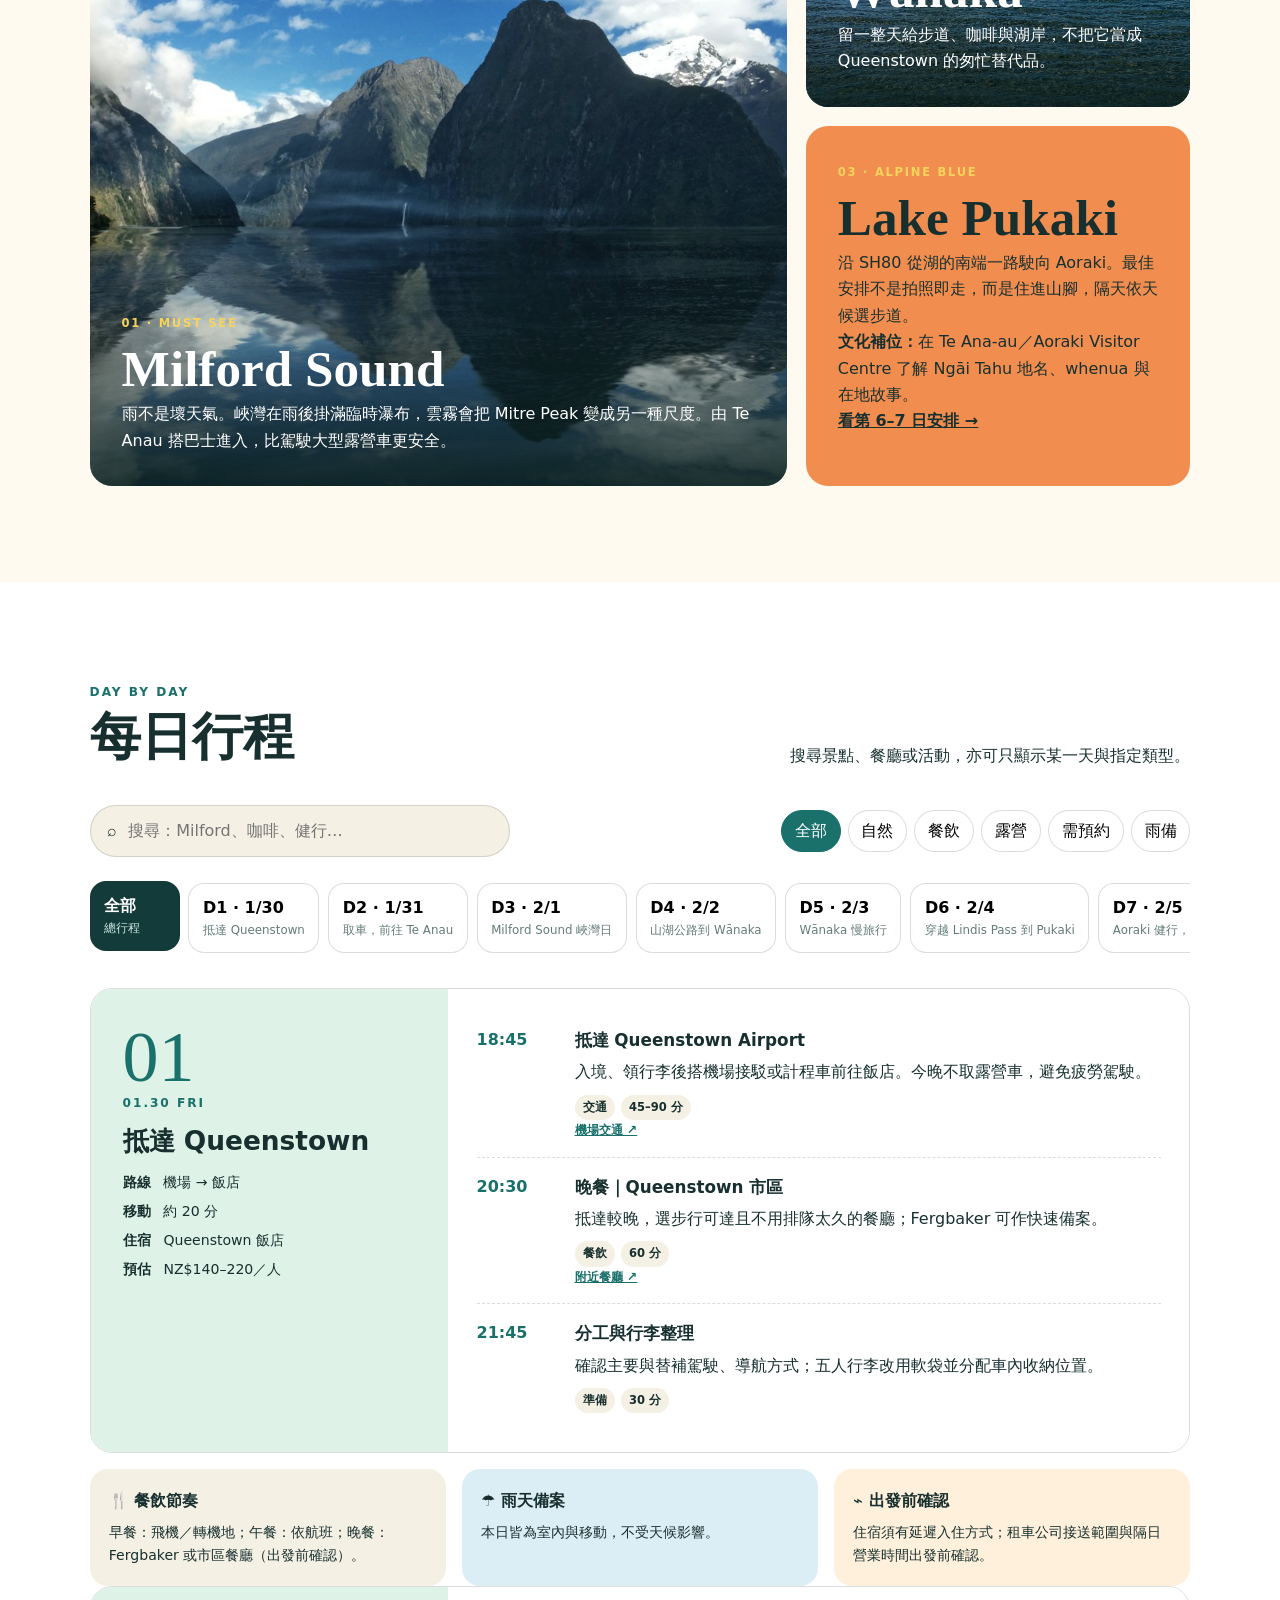
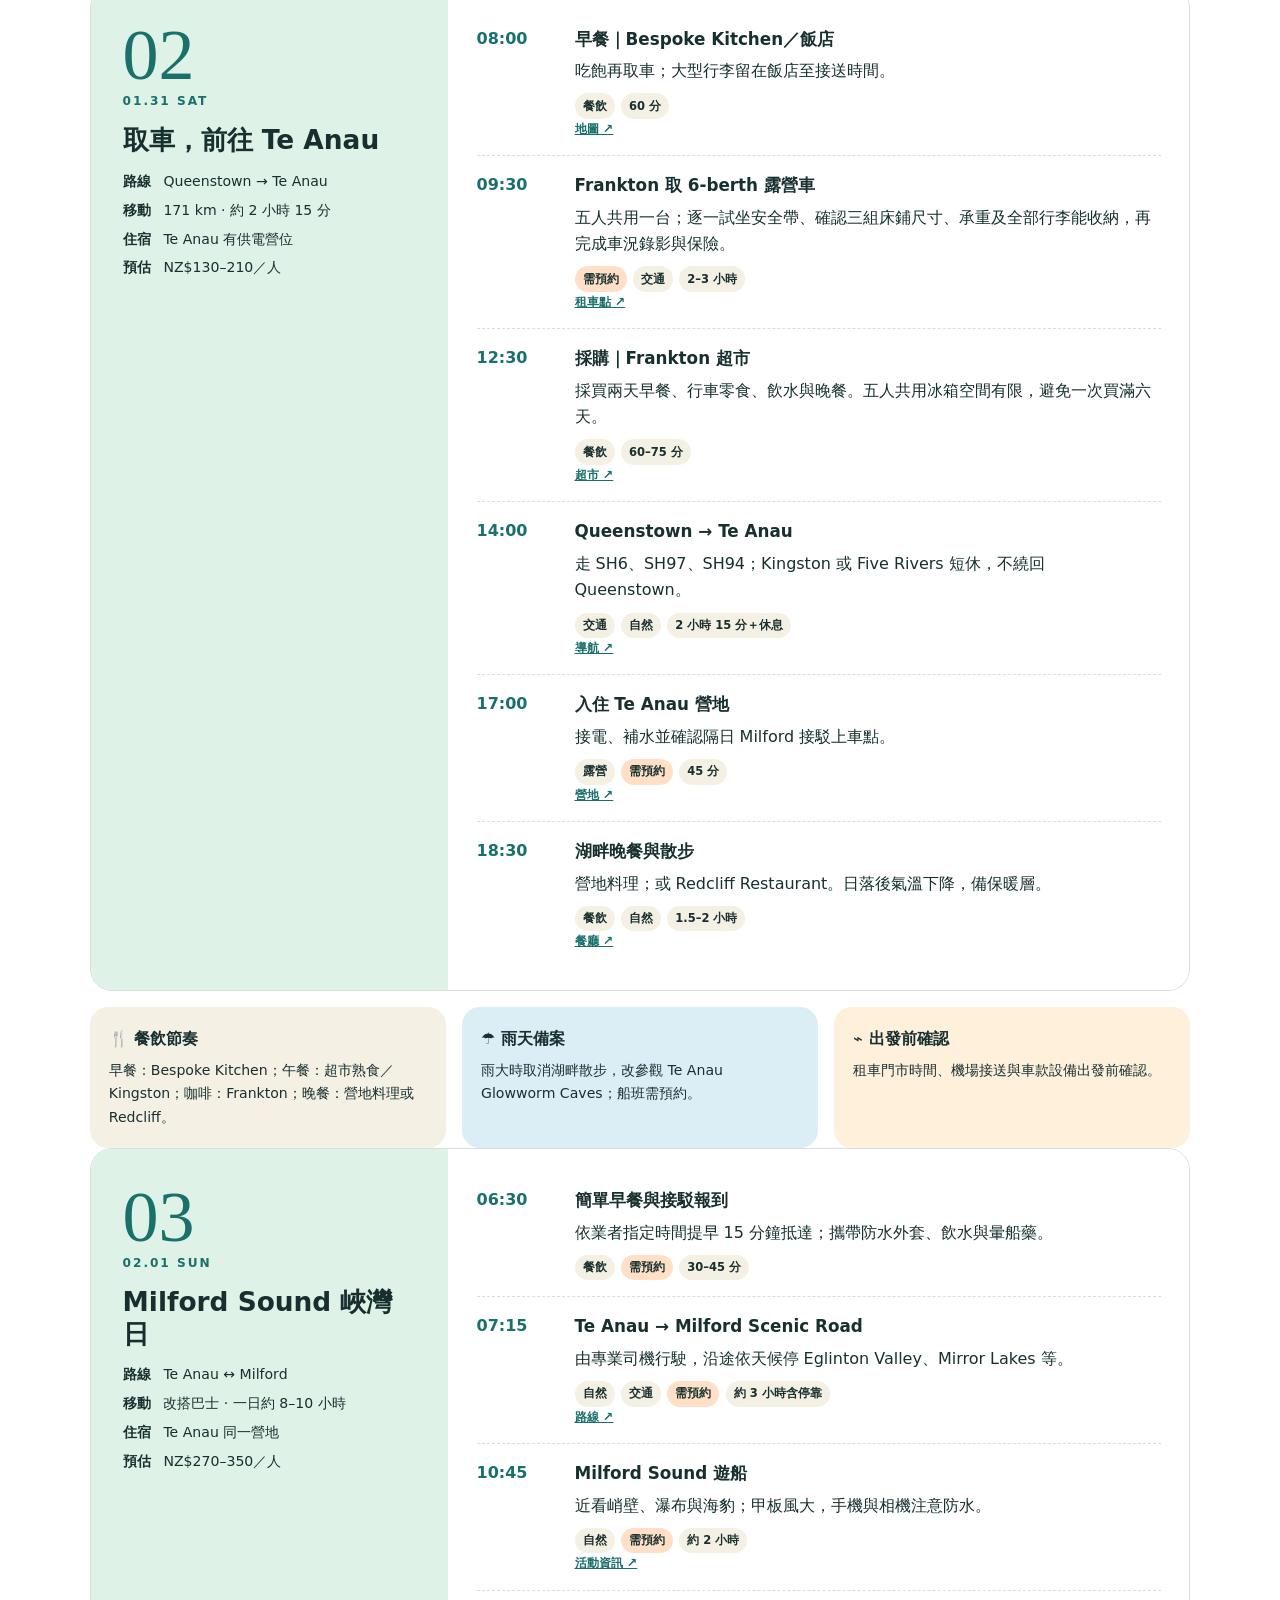
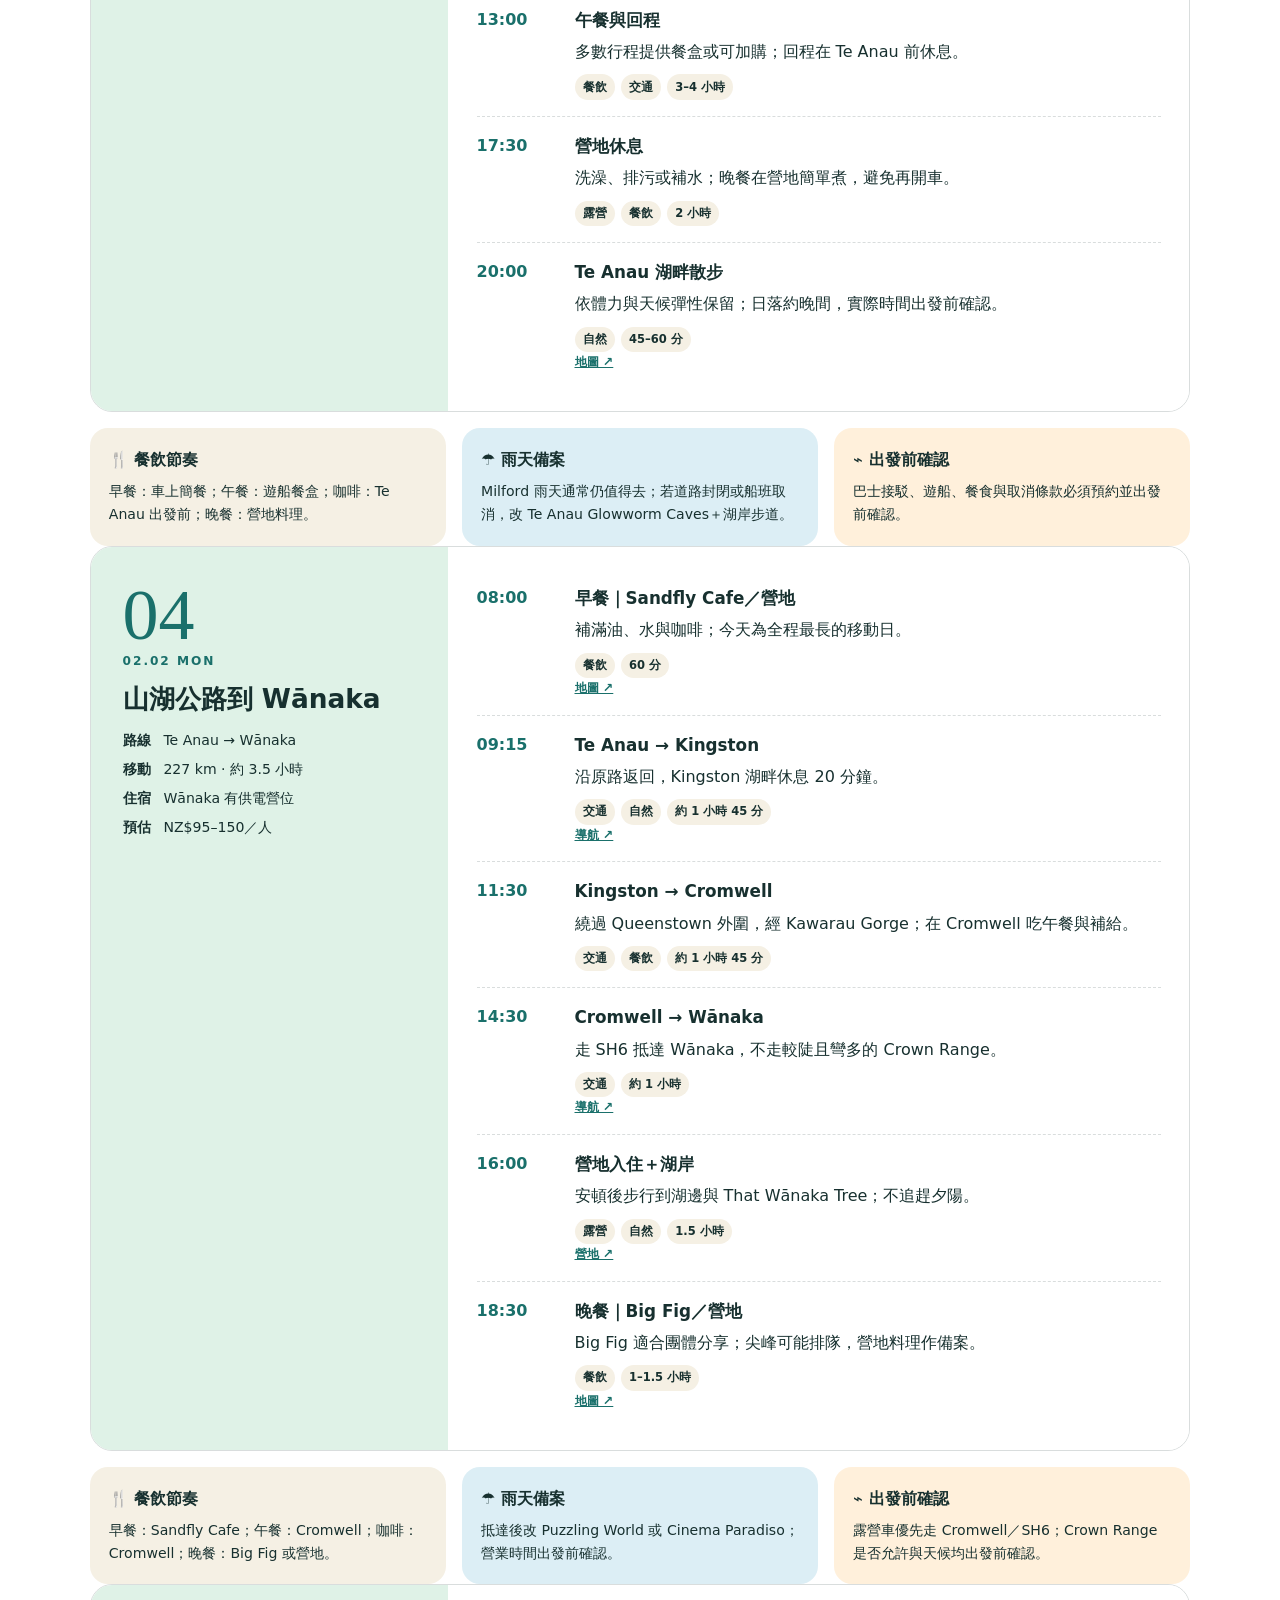
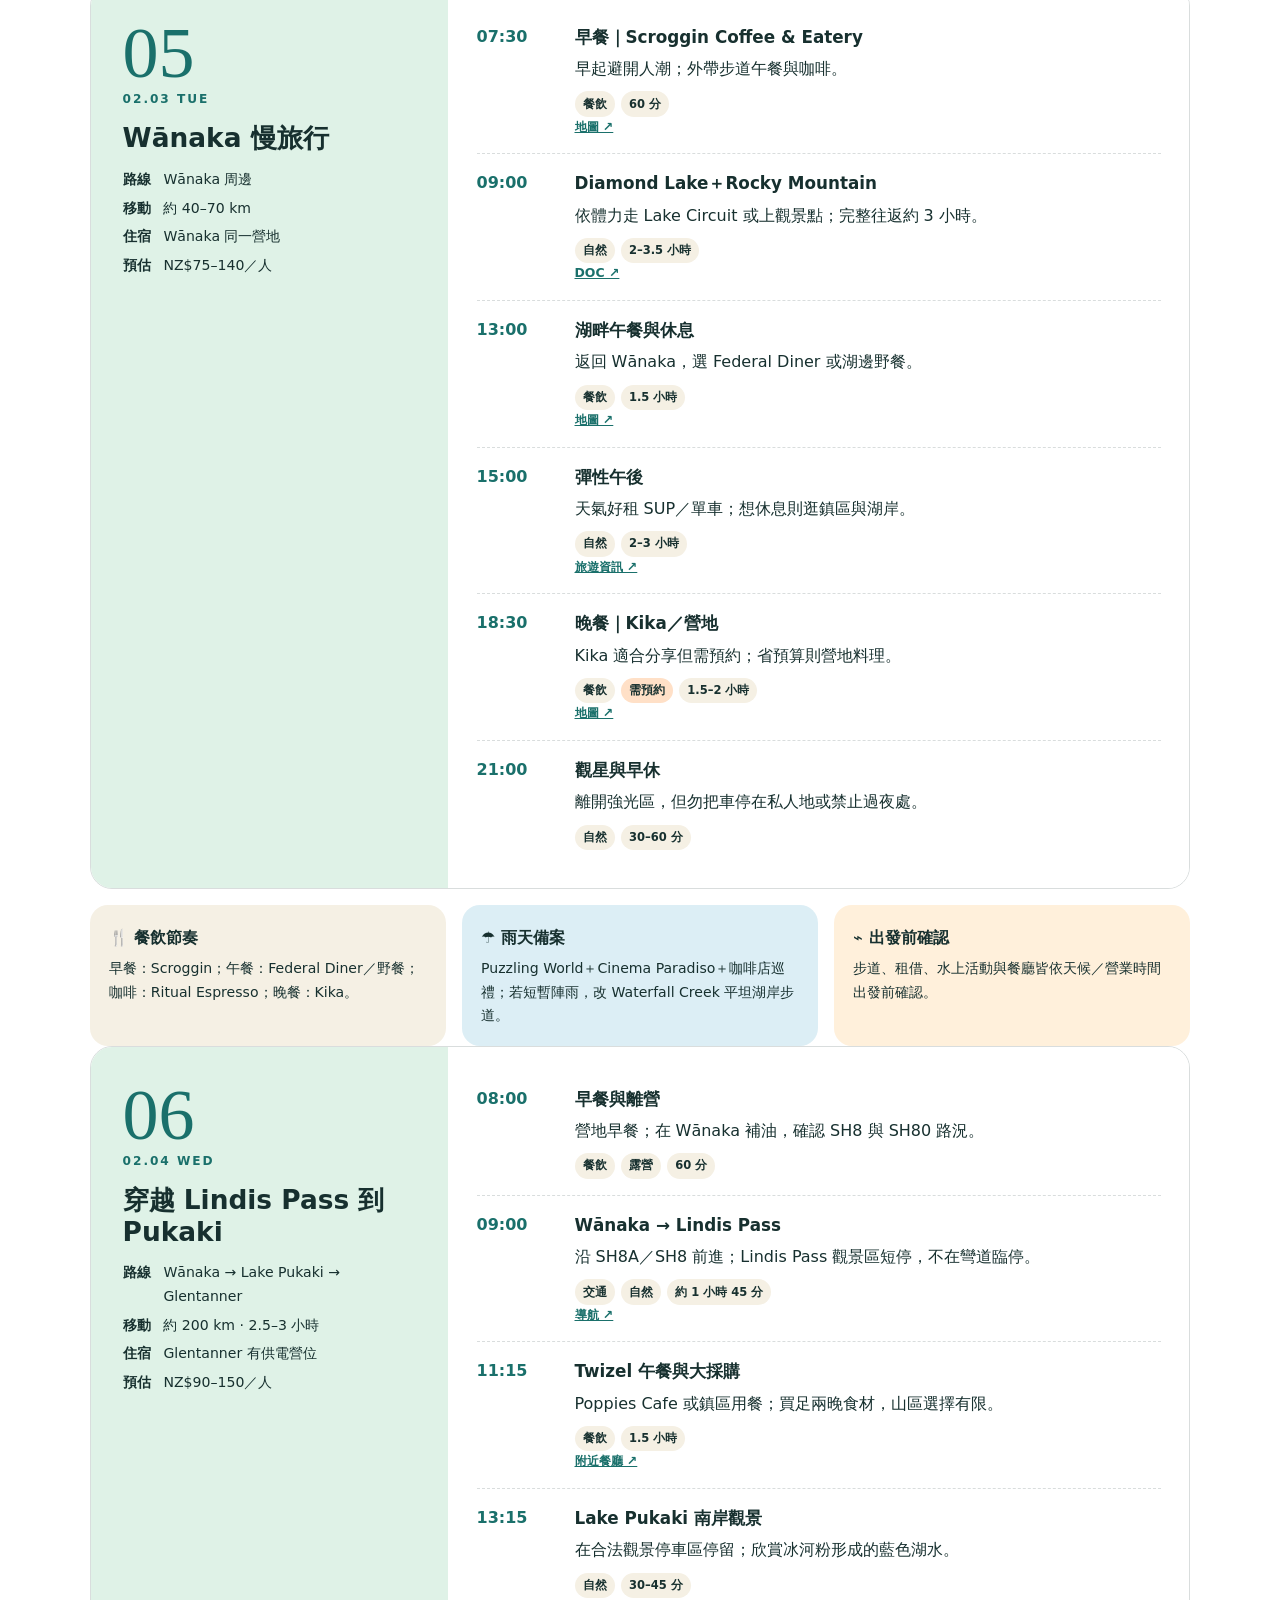
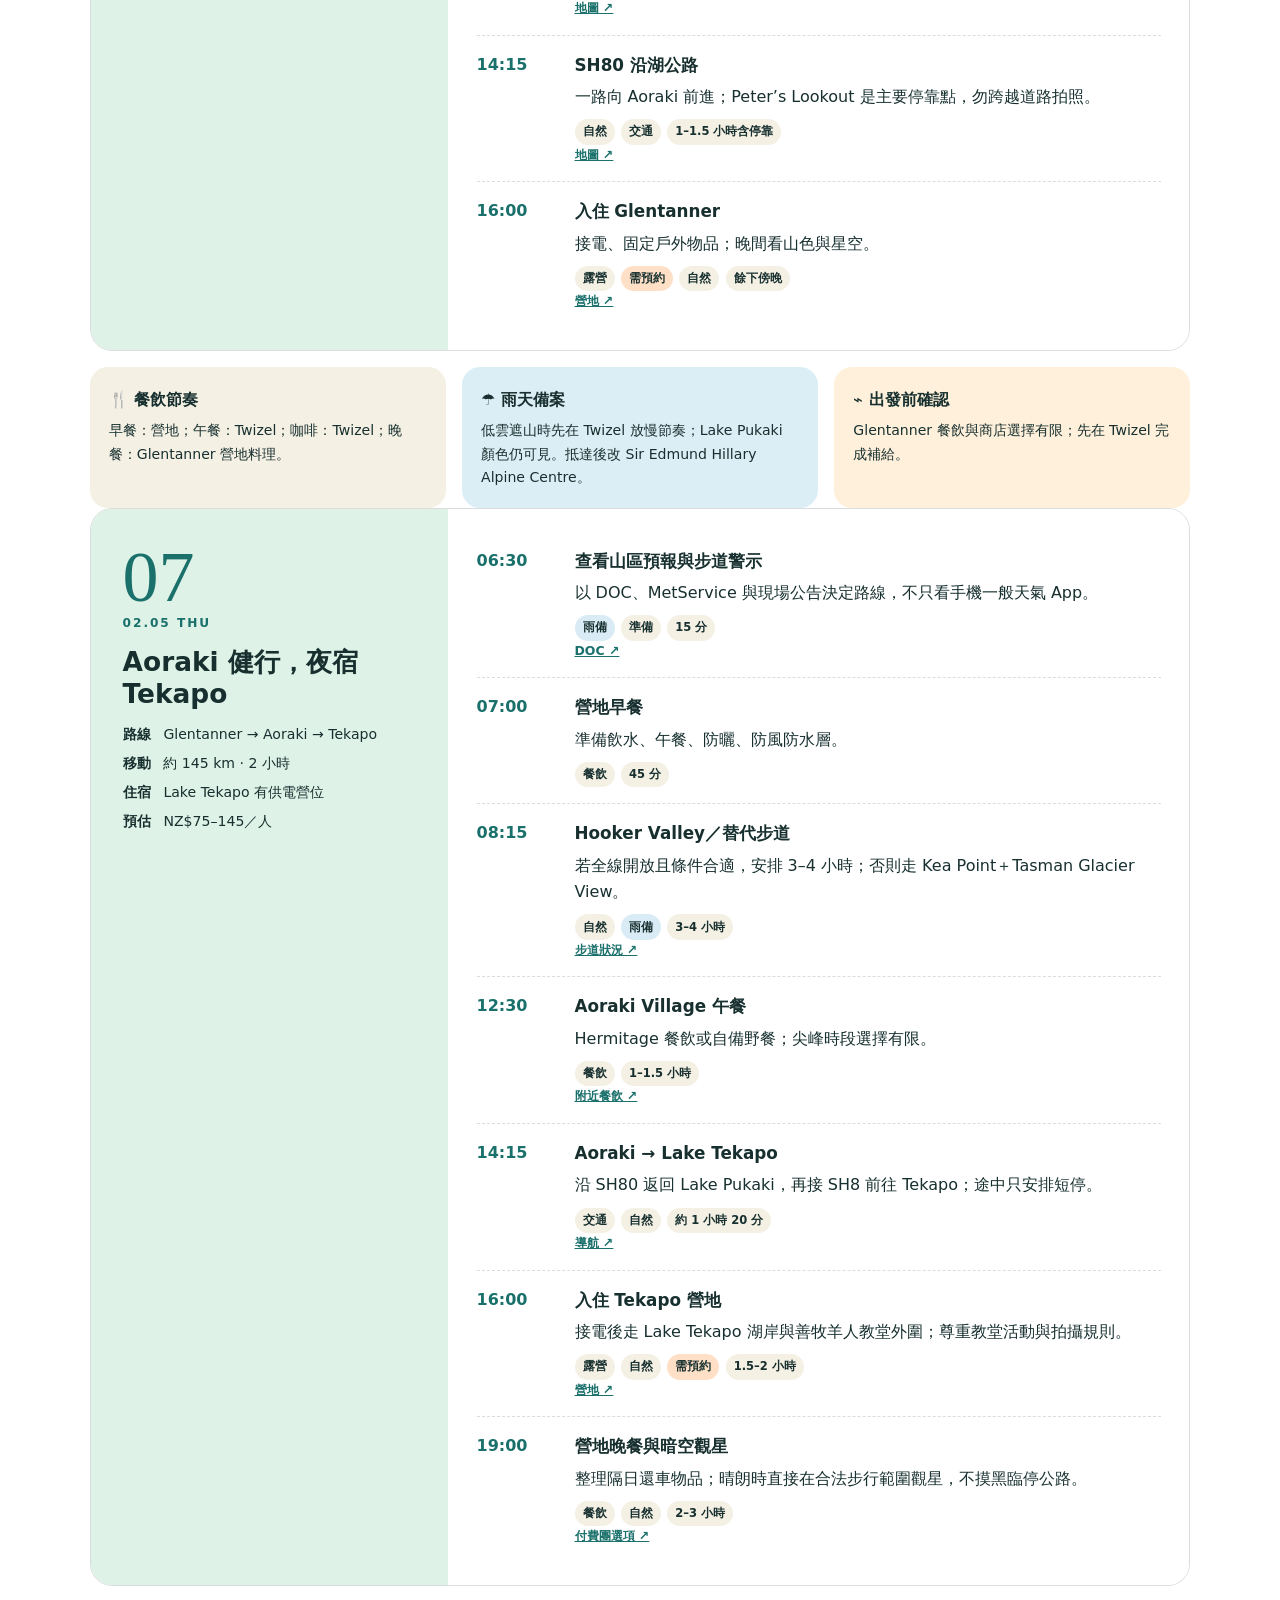
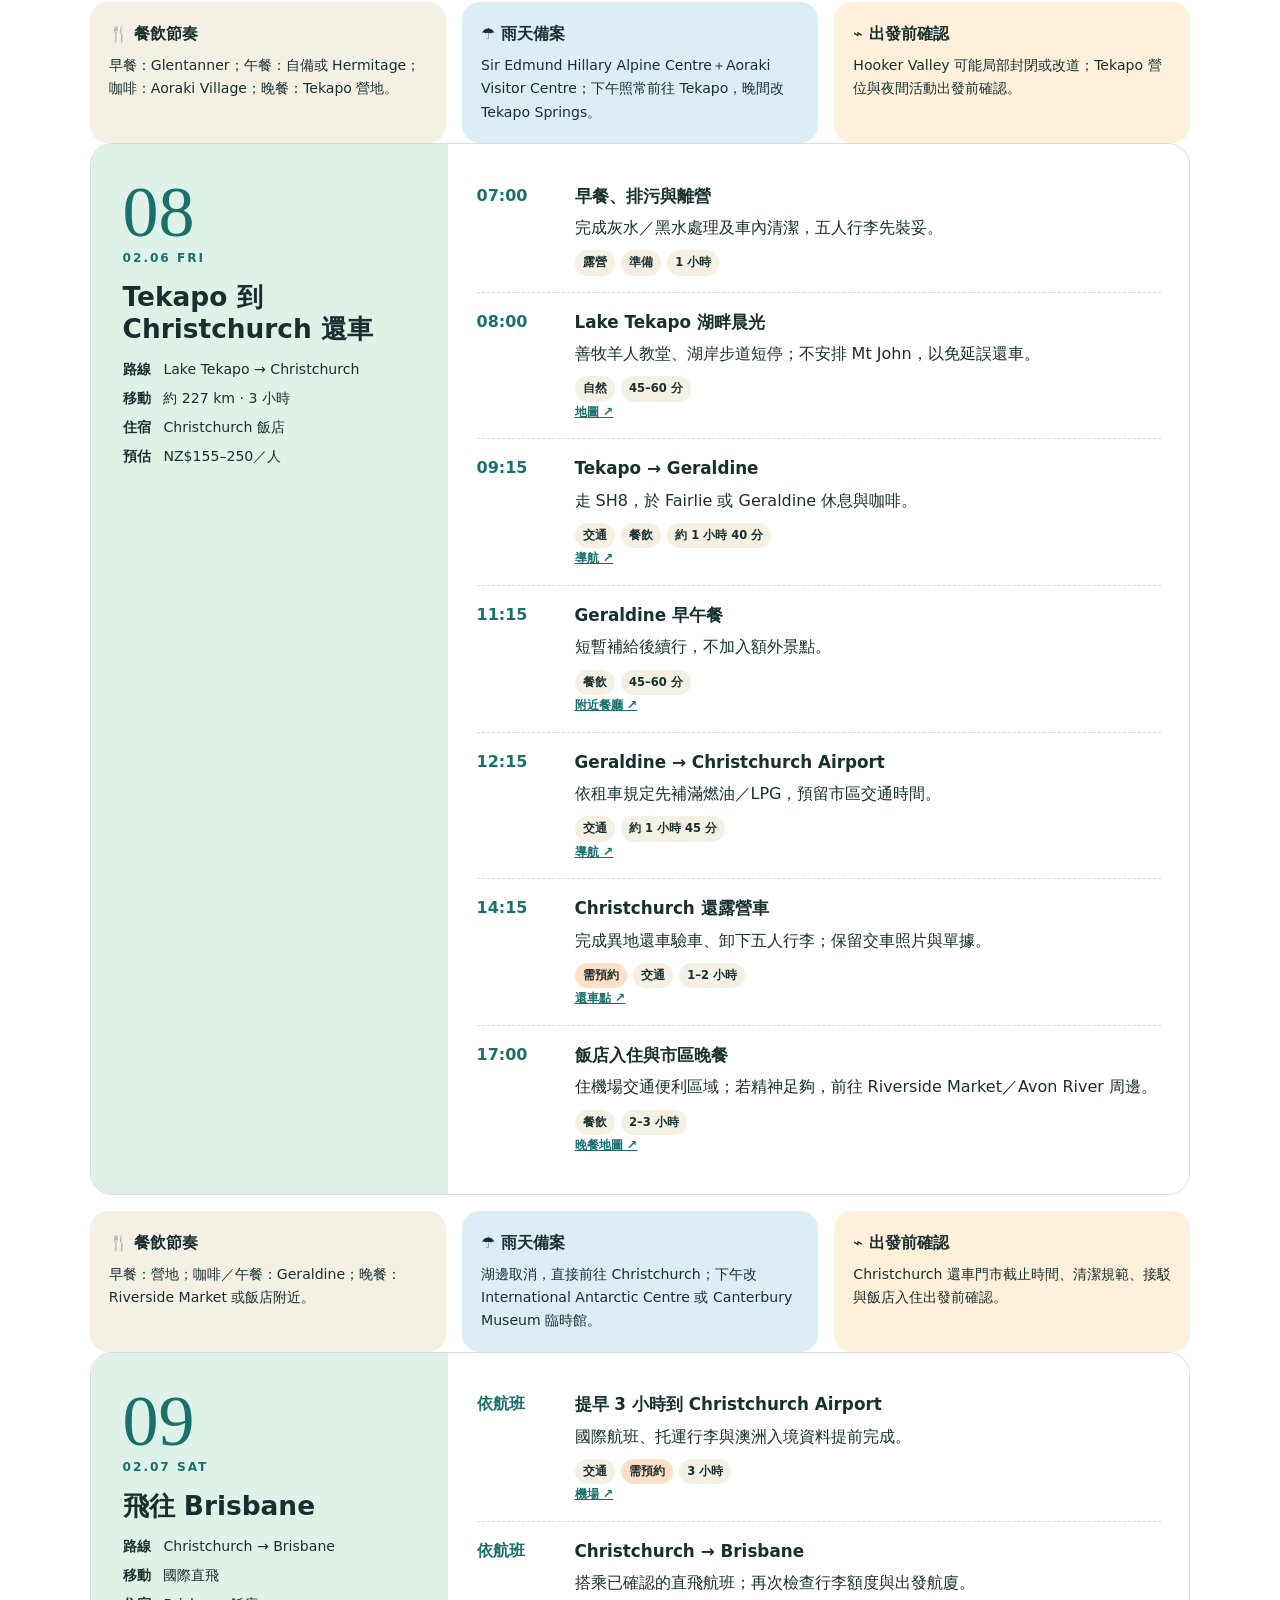
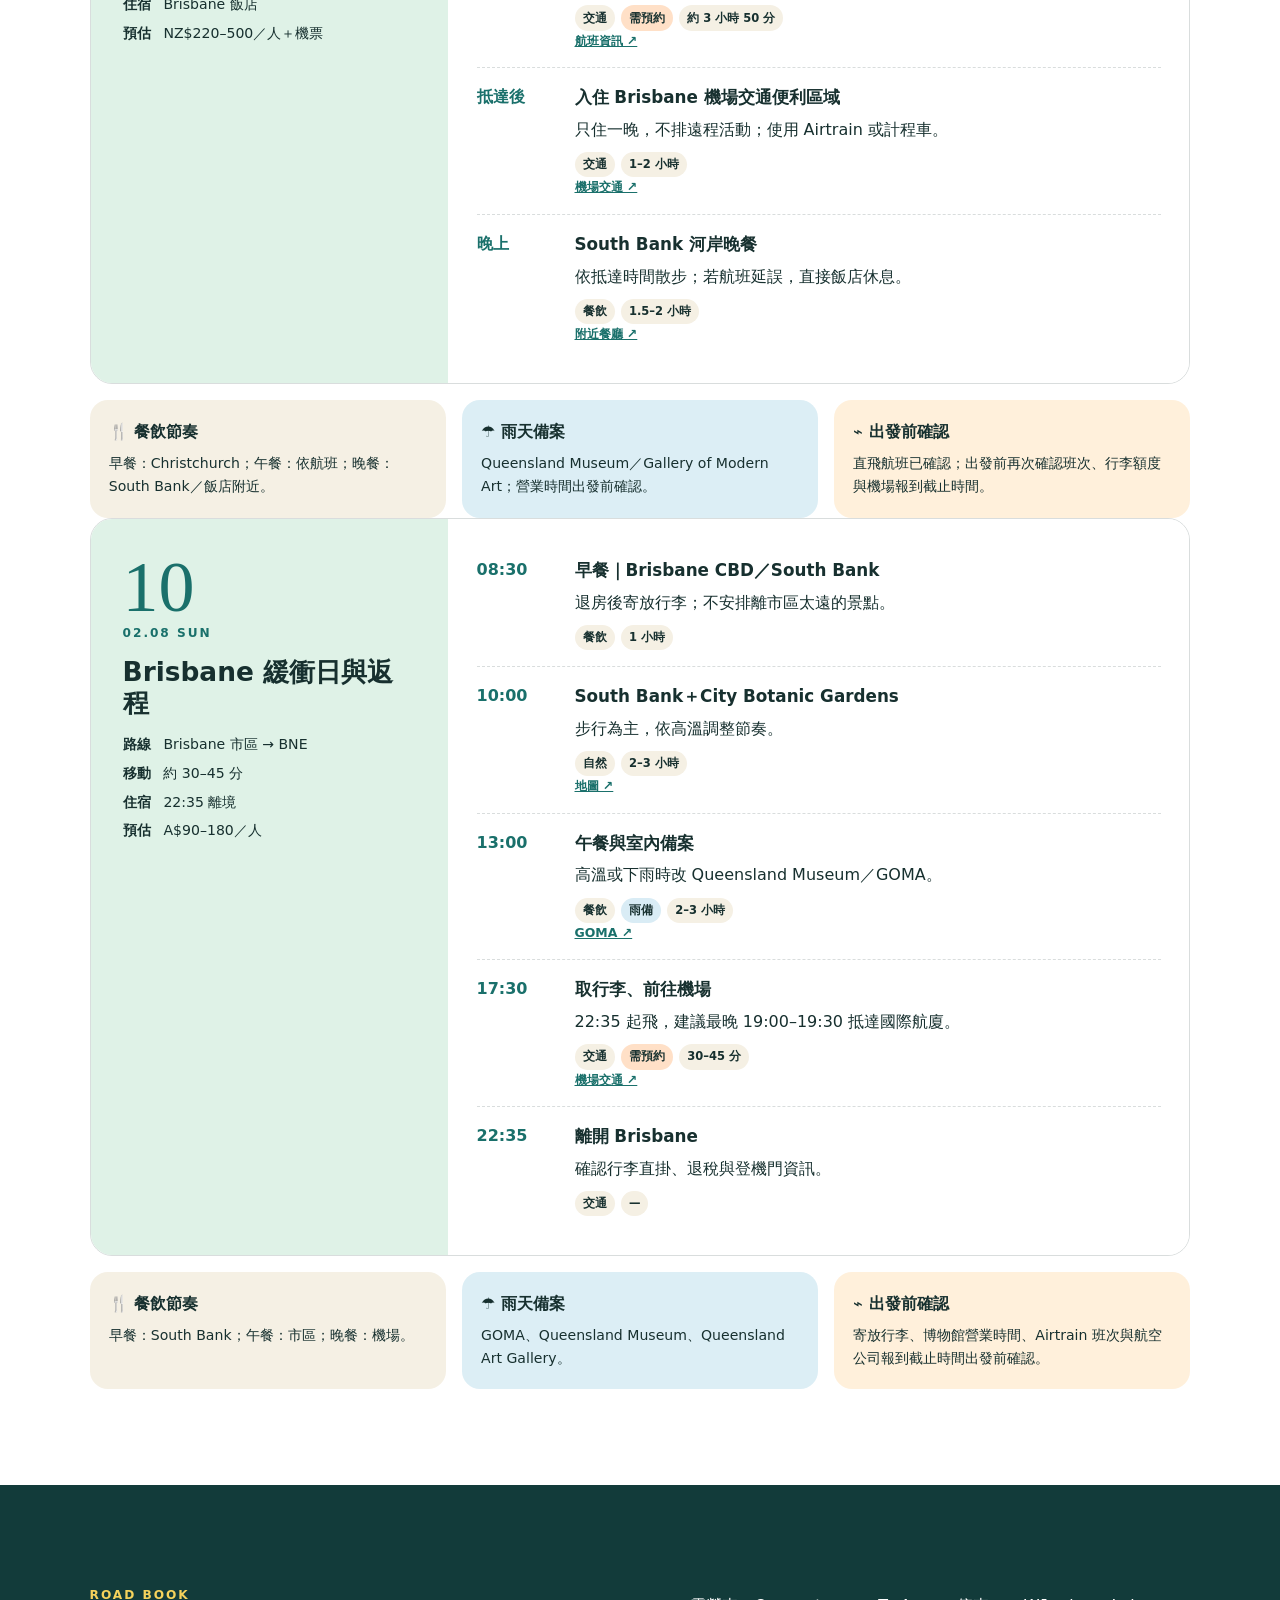
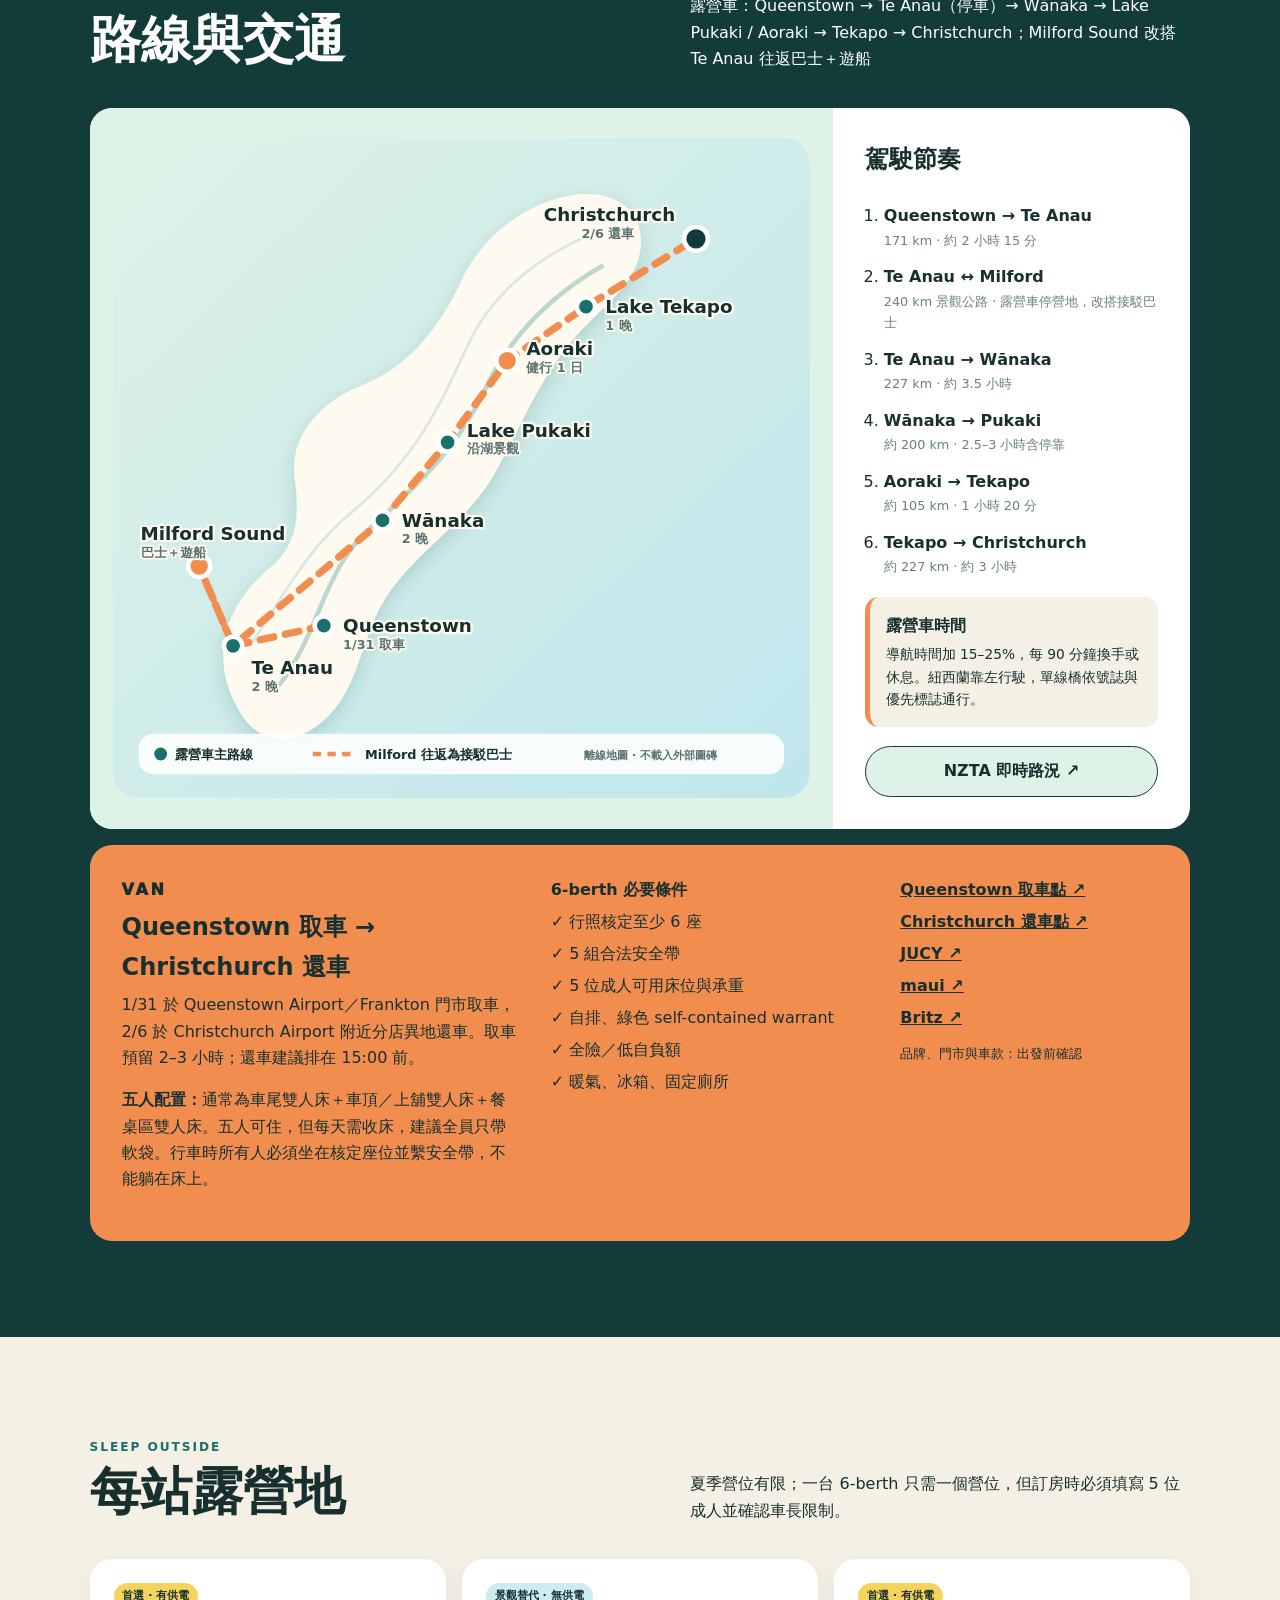
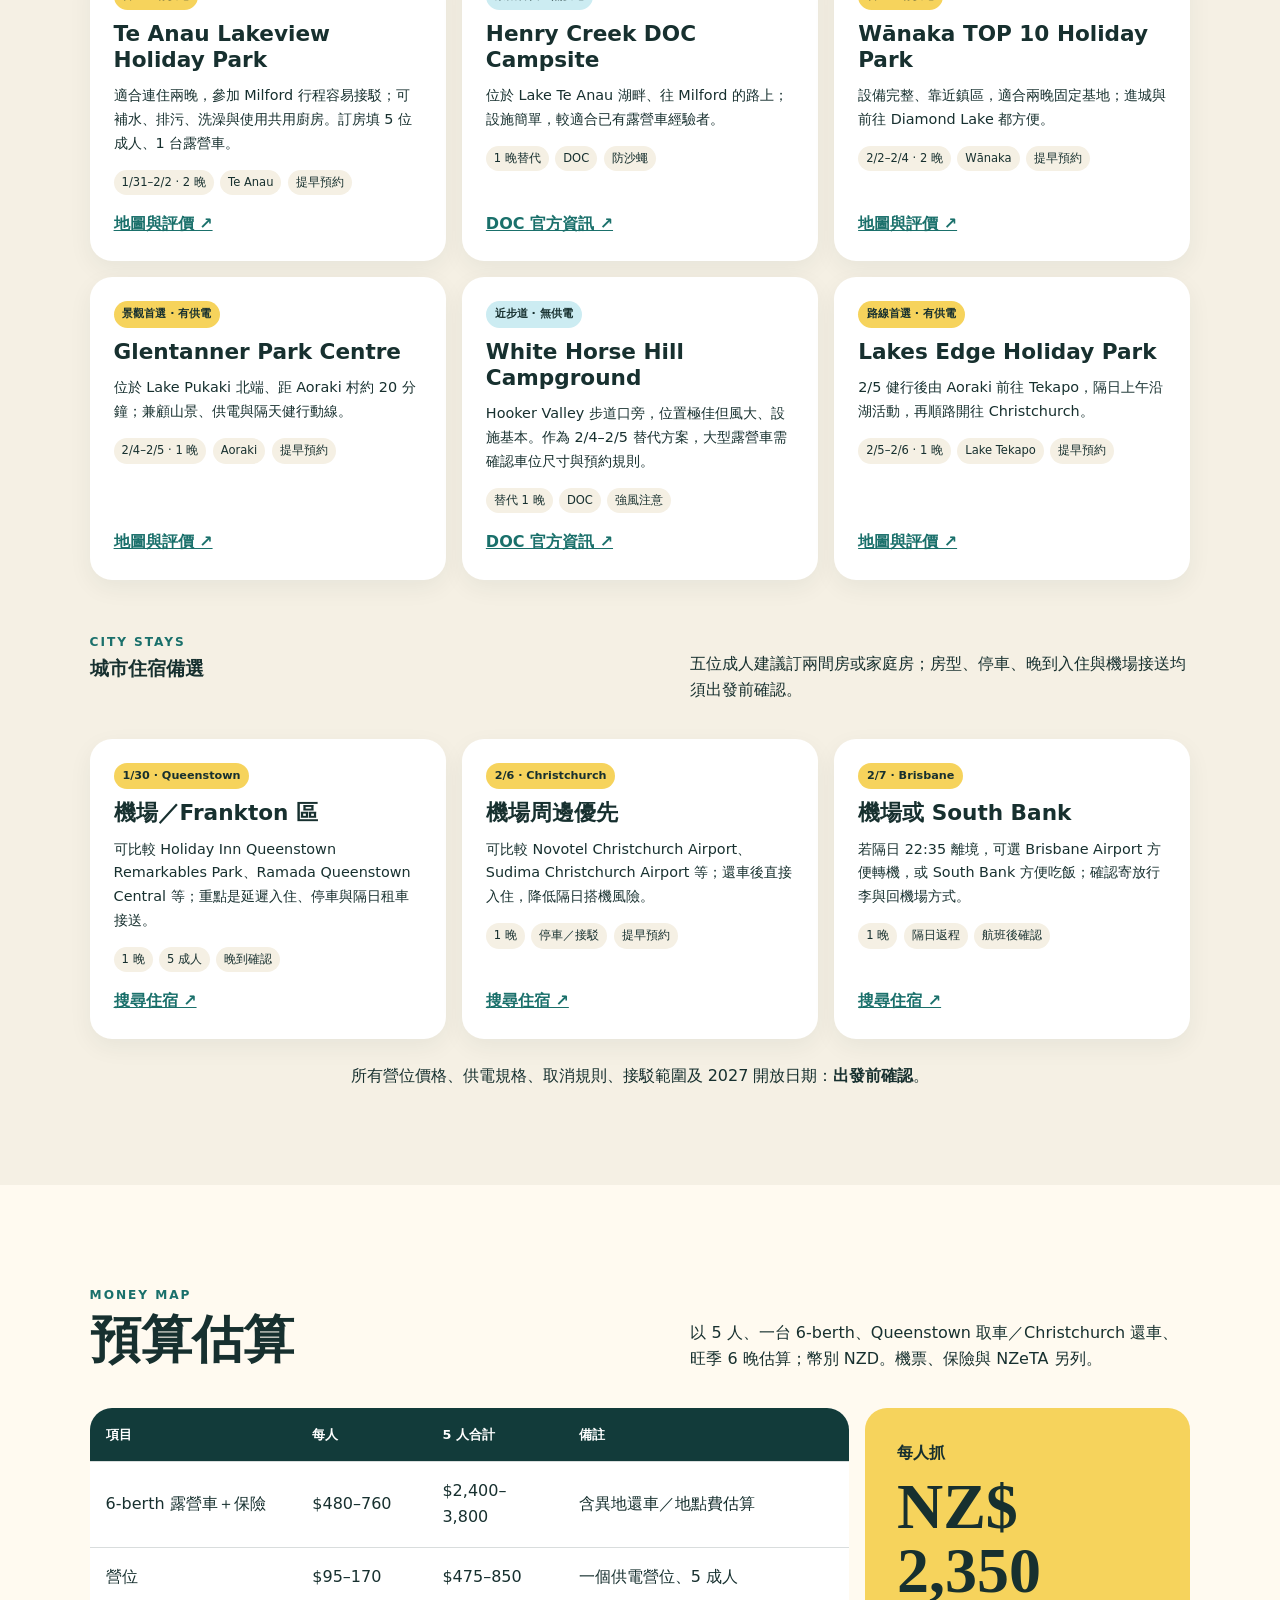
==== commit 48229464: "Update itinerary details and booking guidance" ====
--- a/index.html
+++ b/index.html
@@ -5,7 +5,7 @@
   <meta name="viewport" content="width=device-width, initial-scale=1">
   <meta name="description" content="2027 紐西蘭南島露營車旅遊計畫：Queenstown 出發，經 Milford Sound、Wānaka、Lake Pukaki、Aoraki 與 Tekapo，Christchurch 還車。">
   <meta name="theme-color" content="#123b3a">
-  <title>南島九日露營車旅行誌｜2027</title>
+  <title>南島十日九夜露營車旅行誌｜2027</title>
   <link rel="icon" href="assets/favicon.svg" type="image/svg+xml">
   <link rel="stylesheet" href="style.css">
 </head>
@@ -22,8 +22,8 @@
     <section class="hero" id="overview">
       <div class="hero-copy">
         <p class="eyebrow">2027.01.30 — 02.08 · 5 位成人</p>
-        <h1>從峽灣開進冰河藍，<br><em>九日南島公路旅行</em></h1>
-        <p class="hero-lead">Queenstown 出發、Christchurch 還車，露營車串起 Milford Sound、Wānaka、Lake Pukaki、Aoraki 與 Tekapo；一路向北，不走回頭路。</p>
+        <h1>從峽灣開進冰河藍，<br><em>十日九夜南島旅行</em></h1>
+        <p class="hero-lead">1/30 抵達 Queenstown、2/6 Christchurch 還車、2/7 飛往 Brisbane，露營車串起 Milford Sound、Wānaka、Lake Pukaki、Aoraki 與 Tekapo；一路向北，不走回頭路。</p>
         <div class="hero-actions">
           <a class="button primary" href="#days">查看每日行程</a>
           <a class="button ghost" href="https://www.google.com/maps/dir/Queenstown,+New+Zealand/Te+Anau,+New+Zealand/Wanaka,+New+Zealand/Lake+Pukaki,+New+Zealand/Aoraki+Mount+Cook+National+Park,+New+Zealand/Lake+Tekapo,+New+Zealand/Christchurch,+New+Zealand" target="_blank" rel="noopener">露營車主路線 ↗</a>
@@ -47,7 +47,8 @@
       <ul>
         <li>以 <strong>5 位成人</strong>估算，主要使用<strong>一台可合法乘坐及住宿 6 人的 6-berth 自排露營車</strong>。</li>
         <li>1/30 住 Queenstown 飯店；1/31 上午取車，2/6 下午於 Christchurch 還車。</li>
-        <li>2/7 由 Christchurch 直飛 Brisbane，2/8 22:35 離境。</li>
+        <li>建議 2/7 由 Christchurch 飛往 Brisbane，2/8 22:35 離境；航班尚未預訂，須保留國際轉機緩衝。</li>
+        <li>Milford Sound 由 Te Anau 搭接駁巴士＋遊船；露營車留在 Te Anau 營地。</li>
         <li>價格以 NZD 粗估，不含台灣往返長程機票；所有 2027 班次與價格皆須<strong>出發前確認</strong>。</li>
       </ul>
     </section>
@@ -62,7 +63,7 @@
         <div><span>02 · SLOW DAY</span><h2>Wānaka</h2><p>留一整天給步道、咖啡與湖岸，不把它當成 Queenstown 的匆忙替代品。</p></div>
       </article>
       <article class="feature feature-color">
-        <div><span>03 · ALPINE BLUE</span><h2>Lake Pukaki</h2><p>沿 SH80 從湖的南端一路駛向 Aoraki。最佳安排不是拍照即走，而是住進山腳，隔天依天候選步道。</p><a href="#day-6">看第 6–7 日安排 →</a></div>
+        <div><span>03 · ALPINE BLUE</span><h2>Lake Pukaki</h2><p>沿 SH80 從湖的南端一路駛向 Aoraki。最佳安排不是拍照即走，而是住進山腳，隔天依天候選步道。</p><p><strong>文化補位：</strong>在 Te Ana-au／Aoraki Visitor Centre 了解 Ngāi Tahu 地名、whenua 與在地故事。</p><a href="#day-6">看第 6–7 日安排 →</a></div>
       </article>
     </section>
 
@@ -103,7 +104,8 @@
             <path class="map-land" d="M135 620C105 565 123 509 171 469c33-27 32-61 27-101-5-42 28-80 71-97 54-21 87-64 111-115 21-44 60-78 109-91 48-13 88 8 87 49-1 45-43 70-70 101-40 45-61 100-89 150-33 58-88 86-121 139-27 43-27 103-73 137-35 26-71 15-88-21z"/>
             <path class="map-contour" d="M182 596c44-58 47-124 98-170 54-49 95-86 126-152 28-59 72-102 127-134"/>
             <path class="map-contour faint" d="M151 552c39-59 60-103 112-146 68-57 95-117 124-180 27-58 76-96 137-122"/>
-            <path class="map-route-line" d="M230 532L131 554L94 467L131 554L294 417L365 332L430 243L516 184L636 110"/>
+            <path class="map-route-line camper-route" d="M230 532L131 554L294 417L365 332L430 243L516 184L636 110"/>
+            <path class="map-route-line coach-route" d="M131 554L94 467L131 554"/>
             <g class="route-stop"><circle cx="230" cy="532" r="10"/><text x="251" y="539">Queenstown</text><text class="stop-note" x="251" y="557">1/31 取車</text></g>
             <g class="route-stop"><circle cx="131" cy="554" r="10"/><text x="151" y="585">Te Anau</text><text class="stop-note" x="151" y="603">2 晚</text></g>
             <g class="route-stop highlight"><circle cx="94" cy="467" r="12"/><text x="30" y="439">Milford Sound</text><text class="stop-note" x="30" y="457">巴士＋遊船</text></g>
@@ -112,7 +114,7 @@
             <g class="route-stop highlight"><circle cx="430" cy="243" r="12"/><text x="451" y="237">Aoraki</text><text class="stop-note" x="451" y="255">健行 1 日</text></g>
             <g class="route-stop"><circle cx="516" cy="184" r="10"/><text x="537" y="191">Lake Tekapo</text><text class="stop-note" x="537" y="209">1 晚</text></g>
             <g class="route-stop finish"><circle cx="636" cy="110" r="13"/><text x="470" y="91">Christchurch</text><text class="stop-note" x="511" y="109">2/6 還車</text></g>
-            <g class="map-legend" transform="translate(28 650)"><rect width="704" height="44" rx="16"/><circle cx="24" cy="22" r="7"/><text x="40" y="27">露營車路線</text><path d="M176 22h46"/><text x="233" y="27">Milford 往返為接駁巴士</text><text class="offline-note" x="476" y="27">離線地圖 · 不載入外部圖磚</text></g>
+            <g class="map-legend" transform="translate(28 650)"><rect width="704" height="44" rx="16"/><circle cx="24" cy="22" r="7"/><text x="40" y="27">露營車主路線</text><path d="M190 22h46"/><text x="247" y="27">Milford 往返為接駁巴士</text><text class="offline-note" x="486" y="27">離線地圖 · 不載入外部圖磚</text></g>
           </svg>
         </div>
         <aside class="route-notes">
@@ -130,7 +132,7 @@
         </aside>
       </div>
       <div class="rental-card">
-        <div><span class="number">VAN</span><h3>Queenstown 取車 → Christchurch 還車</h3><p>1/31 於 Queenstown Airport／Frankton 門市取車，2/6 於 Christchurch Airport 附近分店異地還車。取車預留 2–3 小時；還車建議排在 15:00 前。</p><p><strong>五人配置：</strong>通常為車尾雙人床＋車頂／上舖雙人床＋餐桌區雙人床。五人可住，但每天需收床，建議全員只帶軟袋。</p></div>
+        <div><span class="number">VAN</span><h3>Queenstown 取車 → Christchurch 還車</h3><p>1/31 於 Queenstown Airport／Frankton 門市取車，2/6 於 Christchurch Airport 附近分店異地還車。取車預留 2–3 小時；還車建議排在 15:00 前。</p><p><strong>五人配置：</strong>通常為車尾雙人床＋車頂／上舖雙人床＋餐桌區雙人床。五人可住，但每天需收床，建議全員只帶軟袋。行車時所有人必須坐在核定座位並繫安全帶，不能躺在床上。</p></div>
         <div class="checklist-mini"><strong>6-berth 必要條件</strong><span>✓ 行照核定至少 6 座</span><span>✓ 5 組合法安全帶</span><span>✓ 5 位成人可用床位與承重</span><span>✓ 自排、綠色 self-contained warrant</span><span>✓ 全險／低自負額</span><span>✓ 暖氣、冰箱、固定廁所</span></div>
         <div class="link-stack">
           <a href="https://www.google.com/maps/search/campervan+rental+Queenstown+Airport" target="_blank" rel="noopener">Queenstown 取車點 ↗</a>
@@ -147,29 +149,35 @@
       <div class="section-heading"><div><span class="section-kicker">SLEEP OUTSIDE</span><h2>每站露營地</h2></div><p>夏季營位有限；一台 6-berth 只需一個營位，但訂房時必須填寫 5 位成人並確認車長限制。</p></div>
       <div class="card-grid" id="campGrid">
         <article class="info-card searchable" data-category="camp booking" data-search="Te Anau Lakeview Holiday Park Milford 露營">
-          <span class="status">首選 · 有供電</span><h3>Te Anau Lakeview Holiday Park</h3><p>適合連住兩晚，參加 Milford 行程容易接駁；可補水、排污、洗澡與使用共用廚房。</p><div class="meta"><span>2 晚</span><span>Te Anau</span><span>提早預約</span></div><a href="https://www.google.com/maps/search/Te+Anau+Lakeview+Holiday+Park" target="_blank" rel="noopener">地圖與評價 ↗</a>
+          <span class="status">首選 · 有供電</span><h3>Te Anau Lakeview Holiday Park</h3><p>適合連住兩晚，參加 Milford 行程容易接駁；可補水、排污、洗澡與使用共用廚房。訂房填 5 位成人、1 台露營車。</p><div class="meta"><span>1/31–2/2 · 2 晚</span><span>Te Anau</span><span>提早預約</span></div><a href="https://www.google.com/maps/search/Te+Anau+Lakeview+Holiday+Park" target="_blank" rel="noopener">地圖與評價 ↗</a>
         </article>
         <article class="info-card searchable" data-category="camp" data-search="Henry Creek DOC 湖邊 Te Anau 露營">
           <span class="status alt">景觀替代 · 無供電</span><h3>Henry Creek DOC Campsite</h3><p>位於 Lake Te Anau 湖畔、往 Milford 的路上；設施簡單，較適合已有露營車經驗者。</p><div class="meta"><span>1 晚替代</span><span>DOC</span><span>防沙蠅</span></div><a href="https://www.doc.govt.nz/parks-and-recreation/places-to-go/fiordland/places-to-stay/campsites/henry-creek-campsite/" target="_blank" rel="noopener">DOC 官方資訊 ↗</a>
         </article>
         <article class="info-card searchable" data-category="camp booking" data-search="Wānaka TOP 10 Holiday Park 露營">
-          <span class="status">首選 · 有供電</span><h3>Wānaka TOP 10 Holiday Park</h3><p>設備完整、靠近鎮區，適合兩晚固定基地；進城與前往 Diamond Lake 都方便。</p><div class="meta"><span>2 晚</span><span>Wānaka</span><span>提早預約</span></div><a href="https://www.google.com/maps/search/Wanaka+TOP+10+Holiday+Park" target="_blank" rel="noopener">地圖與評價 ↗</a>
+          <span class="status">首選 · 有供電</span><h3>Wānaka TOP 10 Holiday Park</h3><p>設備完整、靠近鎮區，適合兩晚固定基地；進城與前往 Diamond Lake 都方便。</p><div class="meta"><span>2/2–2/4 · 2 晚</span><span>Wānaka</span><span>提早預約</span></div><a href="https://www.google.com/maps/search/Wanaka+TOP+10+Holiday+Park" target="_blank" rel="noopener">地圖與評價 ↗</a>
         </article>
         <article class="info-card searchable" data-category="camp booking nature" data-search="Glentanner Holiday Park Mount Cook Pukaki 露營">
-          <span class="status">景觀首選 · 有供電</span><h3>Glentanner Park Centre</h3><p>位於 Lake Pukaki 北端、距 Aoraki 村約 20 分鐘；兼顧山景、供電與隔天健行動線。</p><div class="meta"><span>2 晚</span><span>Aoraki</span><span>提早預約</span></div><a href="https://www.google.com/maps/search/Glentanner+Park+Centre" target="_blank" rel="noopener">地圖與評價 ↗</a>
+          <span class="status">景觀首選 · 有供電</span><h3>Glentanner Park Centre</h3><p>位於 Lake Pukaki 北端、距 Aoraki 村約 20 分鐘；兼顧山景、供電與隔天健行動線。</p><div class="meta"><span>2/4–2/5 · 1 晚</span><span>Aoraki</span><span>提早預約</span></div><a href="https://www.google.com/maps/search/Glentanner+Park+Centre" target="_blank" rel="noopener">地圖與評價 ↗</a>
         </article>
         <article class="info-card searchable" data-category="camp booking nature" data-search="White Horse Hill DOC Mount Cook 露營">
-          <span class="status alt">近步道 · 無供電</span><h3>White Horse Hill Campground</h3><p>Hooker Valley 步道口旁，位置極佳但風大、設施基本。大型露營車需確認車位尺寸。</p><div class="meta"><span>替代方案</span><span>DOC</span><span>強風注意</span></div><a href="https://www.doc.govt.nz/parks-and-recreation/places-to-go/canterbury/places/aoraki-mount-cook-national-park/things-to-do/campsites/white-horse-hill-campground/" target="_blank" rel="noopener">DOC 官方資訊 ↗</a>
+          <span class="status alt">近步道 · 無供電</span><h3>White Horse Hill Campground</h3><p>Hooker Valley 步道口旁，位置極佳但風大、設施基本。作為 2/4–2/5 替代方案，大型露營車需確認車位尺寸與預約規則。</p><div class="meta"><span>替代 1 晚</span><span>DOC</span><span>強風注意</span></div><a href="https://www.doc.govt.nz/parks-and-recreation/places-to-go/canterbury/places/aoraki-mount-cook-national-park/things-to-do/campsites/white-horse-hill-campground/" target="_blank" rel="noopener">DOC 官方資訊 ↗</a>
         </article>
         <article class="info-card searchable" data-category="camp booking nature" data-search="Lake Tekapo Holiday Park Lakes Edge 露營">
-          <span class="status">路線首選 · 有供電</span><h3>Lakes Edge Holiday Park</h3><p>2/5 健行後由 Aoraki 前往 Tekapo，隔日上午沿湖活動，再順路開往 Christchurch。</p><div class="meta"><span>1 晚</span><span>Lake Tekapo</span><span>提早預約</span></div><a href="https://www.google.com/maps/search/Lakes+Edge+Holiday+Park+Lake+Tekapo" target="_blank" rel="noopener">地圖與評價 ↗</a>
-        </article>
+          <span class="status">路線首選 · 有供電</span><h3>Lakes Edge Holiday Park</h3><p>2/5 健行後由 Aoraki 前往 Tekapo，隔日上午沿湖活動，再順路開往 Christchurch。</p><div class="meta"><span>2/5–2/6 · 1 晚</span><span>Lake Tekapo</span><span>提早預約</span></div><a href="https://www.google.com/maps/search/Lakes+Edge+Holiday+Park+Lake+Tekapo" target="_blank" rel="noopener">地圖與評價 ↗</a>
+        </article>
+      </div>
+      <div class="section-heading" style="margin-top:3rem"><div><span class="section-kicker">CITY STAYS</span><h3>城市住宿備選</h3></div><p>五位成人建議訂兩間房或家庭房；房型、停車、晚到入住與機場接送均須出發前確認。</p></div>
+      <div class="card-grid city-stays">
+        <article class="info-card"><span class="status">1/30 · Queenstown</span><h3>機場／Frankton 區</h3><p>可比較 Holiday Inn Queenstown Remarkables Park、Ramada Queenstown Central 等；重點是延遲入住、停車與隔日租車接送。</p><div class="meta"><span>1 晚</span><span>5 成人</span><span>晚到確認</span></div><a href="https://www.google.com/maps/search/Queenstown+Airport+hotel" target="_blank" rel="noopener">搜尋住宿 ↗</a></article>
+        <article class="info-card"><span class="status">2/6 · Christchurch</span><h3>機場周邊優先</h3><p>可比較 Novotel Christchurch Airport、Sudima Christchurch Airport 等；還車後直接入住，降低隔日搭機風險。</p><div class="meta"><span>1 晚</span><span>停車／接駁</span><span>提早預約</span></div><a href="https://www.google.com/maps/search/Christchurch+Airport+hotel" target="_blank" rel="noopener">搜尋住宿 ↗</a></article>
+        <article class="info-card"><span class="status">2/7 · Brisbane</span><h3>機場或 South Bank</h3><p>若隔日 22:35 離境，可選 Brisbane Airport 方便轉機，或 South Bank 方便吃飯；確認寄放行李與回機場方式。</p><div class="meta"><span>1 晚</span><span>隔日返程</span><span>航班後確認</span></div><a href="https://www.google.com/maps/search/Brisbane+Airport+hotel" target="_blank" rel="noopener">搜尋住宿 ↗</a></article>
       </div>
       <p class="confirm-note">所有營位價格、供電規格、取消規則、接駁範圍及 2027 開放日期：<strong>出發前確認</strong>。</p>
     </section>
 
     <section class="budget-section" id="budget">
-      <div class="section-heading"><div><span class="section-kicker">MONEY MAP</span><h2>預算估算</h2></div><p>以 5 人、一台 6-berth、Queenstown 取車／Christchurch 還車、旺季 6 晚估算；幣別 NZD。</p></div>
+      <div class="section-heading"><div><span class="section-kicker">MONEY MAP</span><h2>預算估算</h2></div><p>以 5 人、一台 6-berth、Queenstown 取車／Christchurch 還車、旺季 6 晚估算；幣別 NZD。機票、保險與 NZeTA 另列。</p></div>
       <div class="budget-layout">
         <div class="budget-table-wrap">
           <table>
@@ -182,6 +190,8 @@
               <tr><td>Milford 巴士＋遊船</td><td>$220–290</td><td>$1,100–1,450</td><td>由 Te Anau 出發</td></tr>
               <tr><td>餐飲與採購</td><td>$520–720</td><td>$2,600–3,600</td><td>平均每日 $65–90</td></tr>
               <tr><td>雜費／停車／備用</td><td>$160–240</td><td>$800–1,200</td><td>約 10% 緩衝</td></tr>
+              <tr><td>Christchurch → Brisbane 機票</td><td>另計</td><td>另計</td><td>建議 2/7 抵達 Brisbane，航班出發前確認</td></tr>
+              <tr><td>旅遊保險／NZeTA／IVL</td><td>另計</td><td>另計</td><td>依個人保障與官方費率確認</td></tr>
             </tbody>
             <tfoot><tr><td>紐澳陸上預估</td><td>$1,905–2,820</td><td>$9,525–14,100</td><td>不含機票</td></tr></tfoot>
           </table>
@@ -197,10 +207,10 @@
     <section class="prepare-section" id="prepare">
       <div class="section-heading light"><div><span class="section-kicker">BEFORE YOU GO</span><h2>行前準備</h2></div><p>按一下可勾選；狀態只儲存在這台裝置。</p></div>
       <div class="prep-grid">
-        <article><h3>證件與預約</h3><label><input type="checkbox"> 護照效期與 NZeTA</label><label><input type="checkbox"> 台灣駕照＋英文譯本／國際駕照</label><label><input type="checkbox"> 兩位以上登記駕駛</label><label><input type="checkbox"> 露營車異地還車與全險條款</label><label><input type="checkbox"> Milford 行程與全部營位</label><label><input type="checkbox"> 2/7 Christchurch–Brisbane 航班</label></article>
+        <article><h3>證件與預約</h3><label><input type="checkbox"> 護照效期、NZeTA 與 IVL</label><label><input type="checkbox"> 台灣駕照＋英文譯本／國際駕照，並攜帶正本</label><label><input type="checkbox"> 兩位以上登記駕駛與駕照類別</label><label><input type="checkbox"> 露營車異地還車、押金與全險條款</label><label><input type="checkbox"> Milford 巴士＋遊船與全部營位</label><label><input type="checkbox"> 2/7 Christchurch–Brisbane 航班與行李</label><label><input type="checkbox"> 旅遊保險、道路救援與緊急聯絡</label></article>
         <article><h3>露營與健行</h3><label><input type="checkbox"> 防水外套與保暖中層</label><label><input type="checkbox"> 防滑健行鞋、羊毛襪</label><label><input type="checkbox"> 防曬、帽子、墨鏡</label><label><input type="checkbox"> 沙蠅防蚊液</label><label><input type="checkbox"> 小型頭燈、行動電源</label><label><input type="checkbox"> 軟殼行李袋，避免大型硬殼箱</label></article>
         <article><h3>網路、支付與交通</h3><p><strong>網路：</strong>Spark、One NZ 或旅遊 eSIM；Fiordland 與 Mt Cook 沿線可能無訊號，下載離線地圖。</p><p><strong>支付：</strong>信用卡／感應支付普及，仍備 NZ$100–200 現金。刷卡機若詢問幣別，選 NZD。</p><p><strong>交通卡：</strong>本行程自駕，不需購買交通卡；Brisbane 可用感應式信用卡搭大眾運輸，規則出發前確認。</p></article>
-        <article><h3>露營車交車檢查</h3><label><input type="checkbox"> 拍攝車身、玻璃、輪胎與車頂</label><label><input type="checkbox"> 示範補水、排污、瓦斯與暖氣</label><label><input type="checkbox"> 現場確認 5 組安全帶及床鋪承重</label><label><input type="checkbox"> 五人的行李全部實際放入收納區</label><label><input type="checkbox"> 問清碎石路與道路救援限制</label><label><input type="checkbox"> 下載租車公司緊急聯絡方式</label></article>
+        <article><h3>露營車交車檢查</h3><label><input type="checkbox"> 拍攝車身、玻璃、輪胎、車頂與底盤</label><label><input type="checkbox"> 示範補水、灰水／黑水排放、瓦斯與暖氣</label><label><input type="checkbox"> 現場確認 5 組安全帶、6 人床位與承重</label><label><input type="checkbox"> 五人的行李全部實際放入收納區</label><label><input type="checkbox"> 問清 Milford Road、SH8／SH80、碎石路與雪鏈限制</label><label><input type="checkbox"> 確認外接電源線、轉接頭、冰箱、廁所與 LPG</label><label><input type="checkbox"> 下載租車公司緊急聯絡方式</label></article>
       </div>
     </section>
 
@@ -212,13 +222,15 @@
         <article><span>03</span><h3>天氣決定步道</h3><p>山區一天四季；出發前看 DOC 警示與 MetService。強風、豪雨或步道封閉就改短程，不硬走。</p></article>
         <article><span>04</span><h3>低價租車陷阱</h3><p>比較總價而非日租：注意自負額、單方事故、擋風玻璃、輪胎、車頂、額外駕駛與清潔費。</p></article>
         <article><span>05</span><h3>食品入境申報</h3><p>紐西蘭生物安全嚴格；食物、戶外鞋具及露營用品有疑問就申報，勿因「看起來沒問題」冒罰款風險。</p></article>
-        <article><span>06</span><h3>團體駕駛規則</h3><p>至少登記兩位駕駛，長途日每 90 分鐘休息或輪替。飲酒後不駕駛；所有乘客行車時都使用安全帶。</p></article>
+        <article><span>06</span><h3>團體駕駛規則</h3><p>至少登記兩位駕駛，長途日每 90 分鐘休息或輪替。飲酒後不駕駛；所有乘客行車時都使用安全帶，禁止躺在床上移動。</p></article>
+        <article><span>07</span><h3>緊急與通訊</h3><p>山區可能無訊號；下載離線地圖，記下 111、租車道路救援、DOC Visitor Centre 與營地電話，並每天告知家人住宿地點。</p></article>
+        <article><span>08</span><h3>食品與用水</h3><p>飲用水只裝入乾淨水箱，生食與熟食分開冷藏；入境食品、鞋具與戶外用品依 MPI 規則申報。</p></article>
       </div>
     </section>
 
     <section class="live-links">
       <h2>出發前最後確認</h2>
-      <div><a href="https://www.metservice.com/towns-cities/locations/queenstown" target="_blank" rel="noopener">Queenstown 天氣 ↗</a><a href="https://www.metservice.com/towns-cities/locations/te-anau" target="_blank" rel="noopener">Te Anau 天氣 ↗</a><a href="https://www.metservice.com/towns-cities/locations/wanaka" target="_blank" rel="noopener">Wānaka 天氣 ↗</a><a href="https://www.metservice.com/towns-cities/locations/lake-tekapo" target="_blank" rel="noopener">Tekapo 天氣 ↗</a><a href="https://www.metservice.com/towns-cities/locations/christchurch" target="_blank" rel="noopener">Christchurch 天氣 ↗</a><a href="https://www.doc.govt.nz/parks-and-recreation/know-before-you-go/alerts/" target="_blank" rel="noopener">DOC 步道警示 ↗</a><a href="https://www.nzta.govt.nz/traffic-and-travel-information/" target="_blank" rel="noopener">道路狀況 ↗</a><a href="https://www.mpi.govt.nz/travel-and-recreation/arriving-in-new-zealand/" target="_blank" rel="noopener">入境申報 ↗</a></div>
+      <div><a href="https://www.metservice.com/towns-cities/locations/queenstown" target="_blank" rel="noopener">Queenstown 天氣 ↗</a><a href="https://www.metservice.com/towns-cities/locations/te-anau" target="_blank" rel="noopener">Te Anau 天氣 ↗</a><a href="https://www.metservice.com/towns-cities/locations/wanaka" target="_blank" rel="noopener">Wānaka 天氣 ↗</a><a href="https://www.metservice.com/towns-cities/locations/lake-tekapo" target="_blank" rel="noopener">Tekapo 天氣 ↗</a><a href="https://www.metservice.com/towns-cities/locations/christchurch" target="_blank" rel="noopener">Christchurch 天氣 ↗</a><a href="https://www.realnz.com/en/experiences/day-cruises/milford-sound-day-trip-from-te-anau/" target="_blank" rel="noopener">RealNZ Milford 巴士＋遊船 ↗</a><a href="https://www.southerndiscoveries.co.nz/milford-sound/day-trips/coach-cruise-walk/" target="_blank" rel="noopener">Southern Discoveries ↗</a><a href="https://www.doc.govt.nz/parks-and-recreation/know-before-you-go/alerts/" target="_blank" rel="noopener">DOC 步道警示 ↗</a><a href="https://www.nzta.govt.nz/traffic-and-travel-information/" target="_blank" rel="noopener">道路狀況 ↗</a><a href="https://www.nzta.govt.nz/travelling-on-our-roads/visitors-and-new-residents/driving-on-nz-roads" target="_blank" rel="noopener">NZTA 駕照規則 ↗</a><a href="https://www.immigration.govt.nz/visas/new-zealand-electronic-travel-authority-nzeta/" target="_blank" rel="noopener">NZeTA ↗</a><a href="https://www.mpi.govt.nz/travel-and-recreation/arriving-in-new-zealand/" target="_blank" rel="noopener">入境申報 ↗</a></div>
       <p>2027 航班、門市時間、營位、餐廳、活動票價、步道狀況與天氣均標示為：<strong>出發前確認</strong>。</p>
     </section>
   </main>
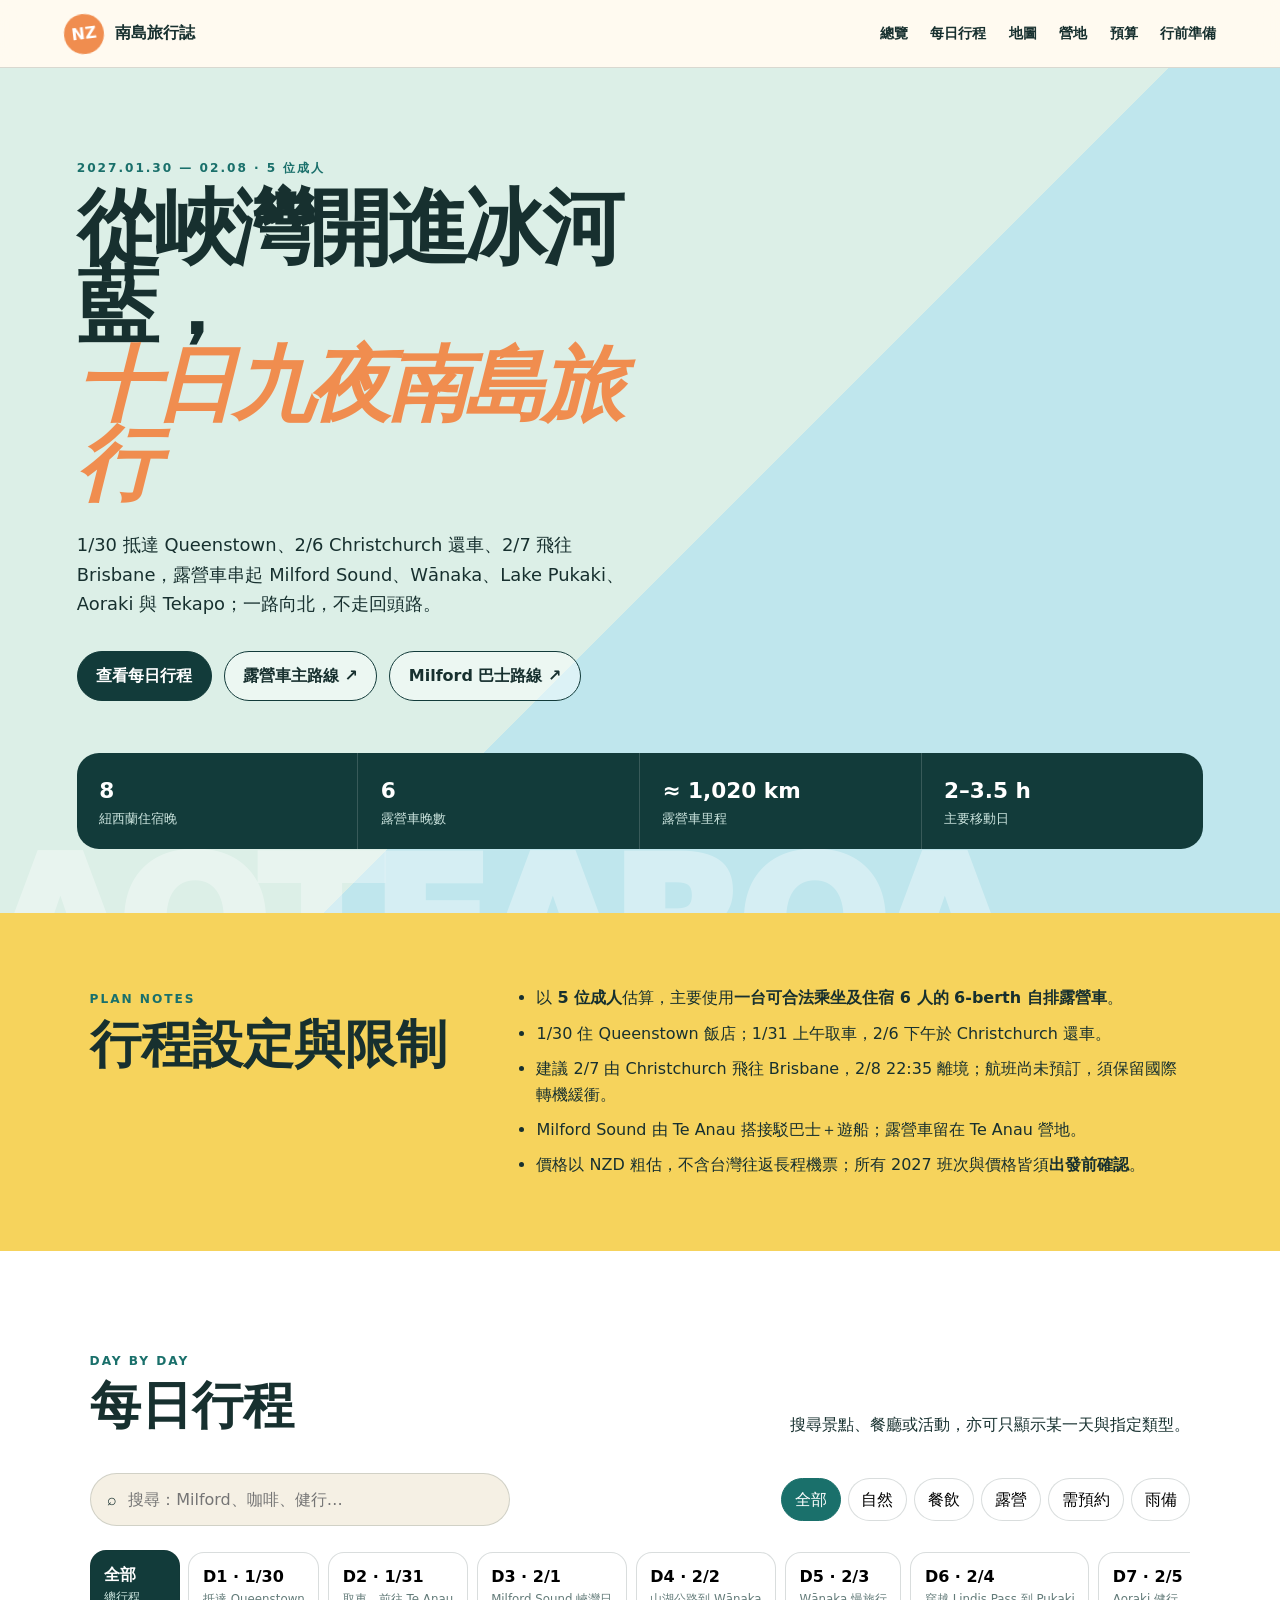
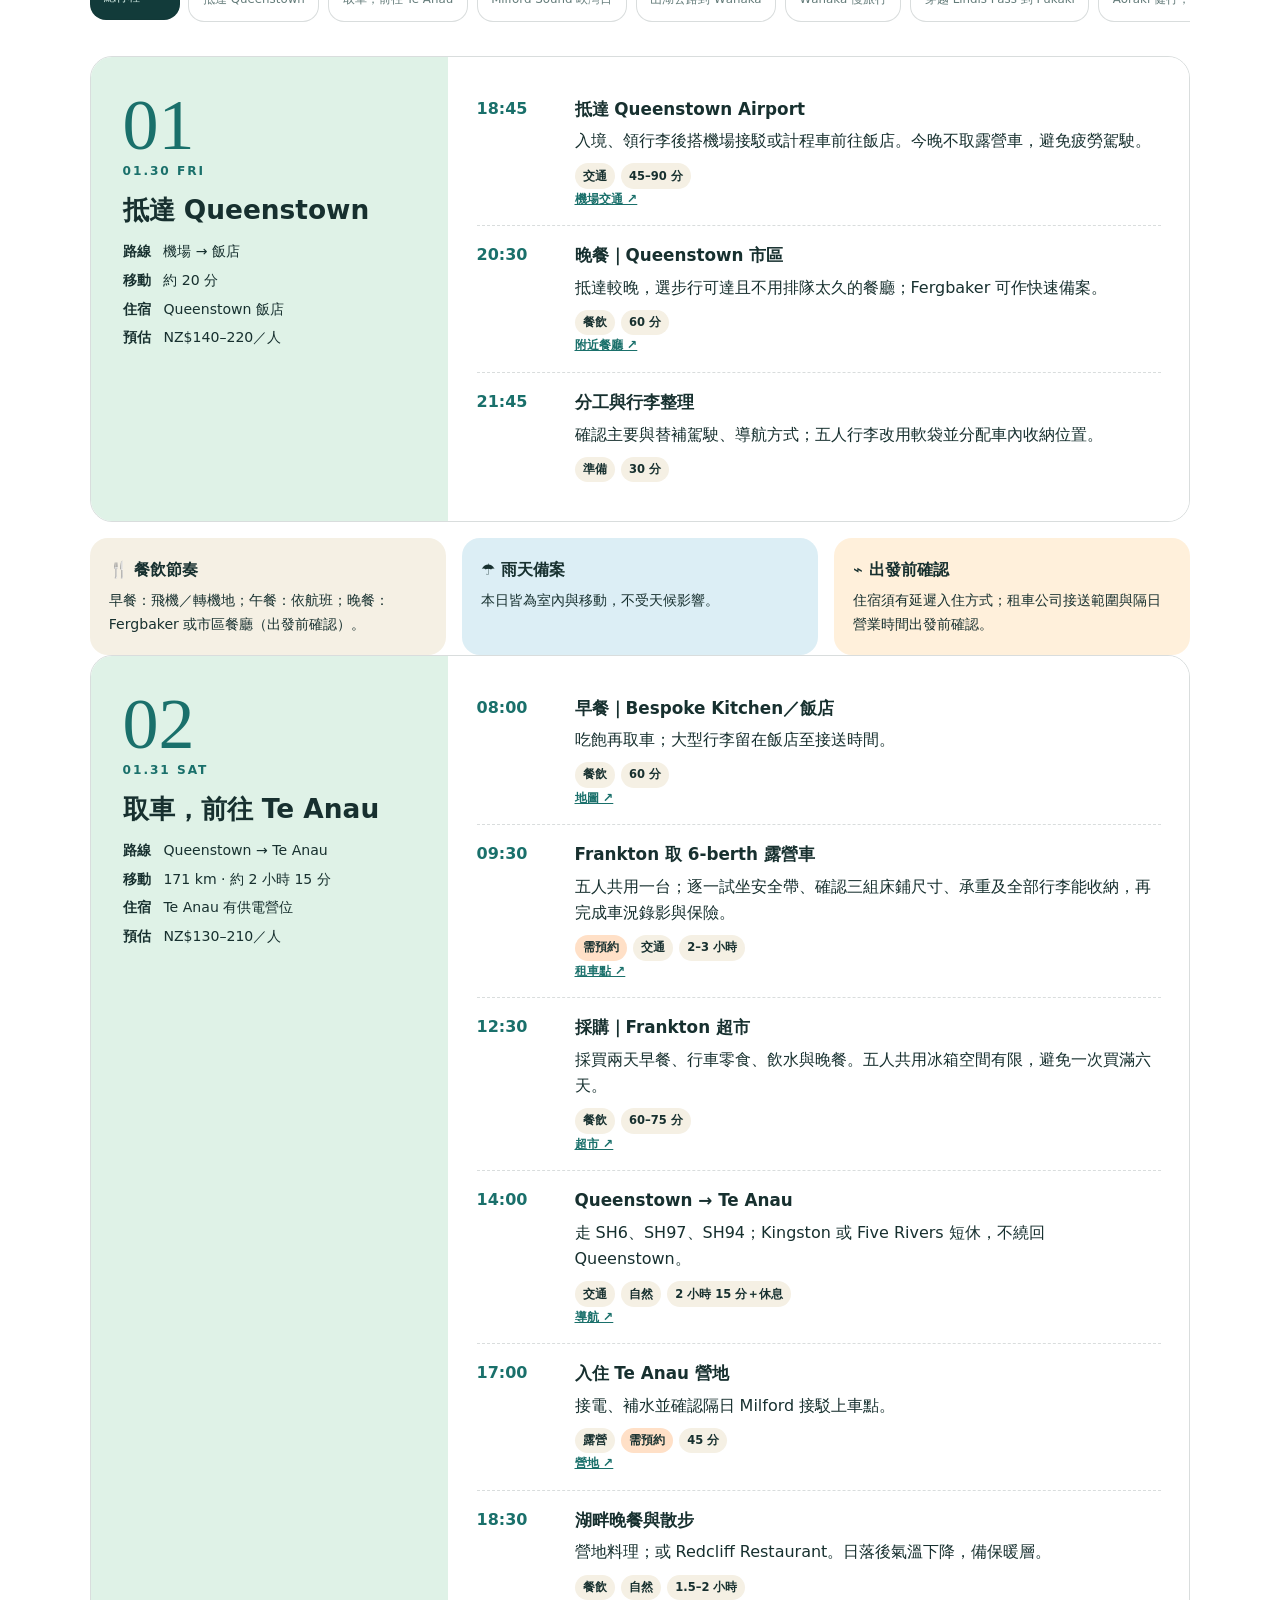
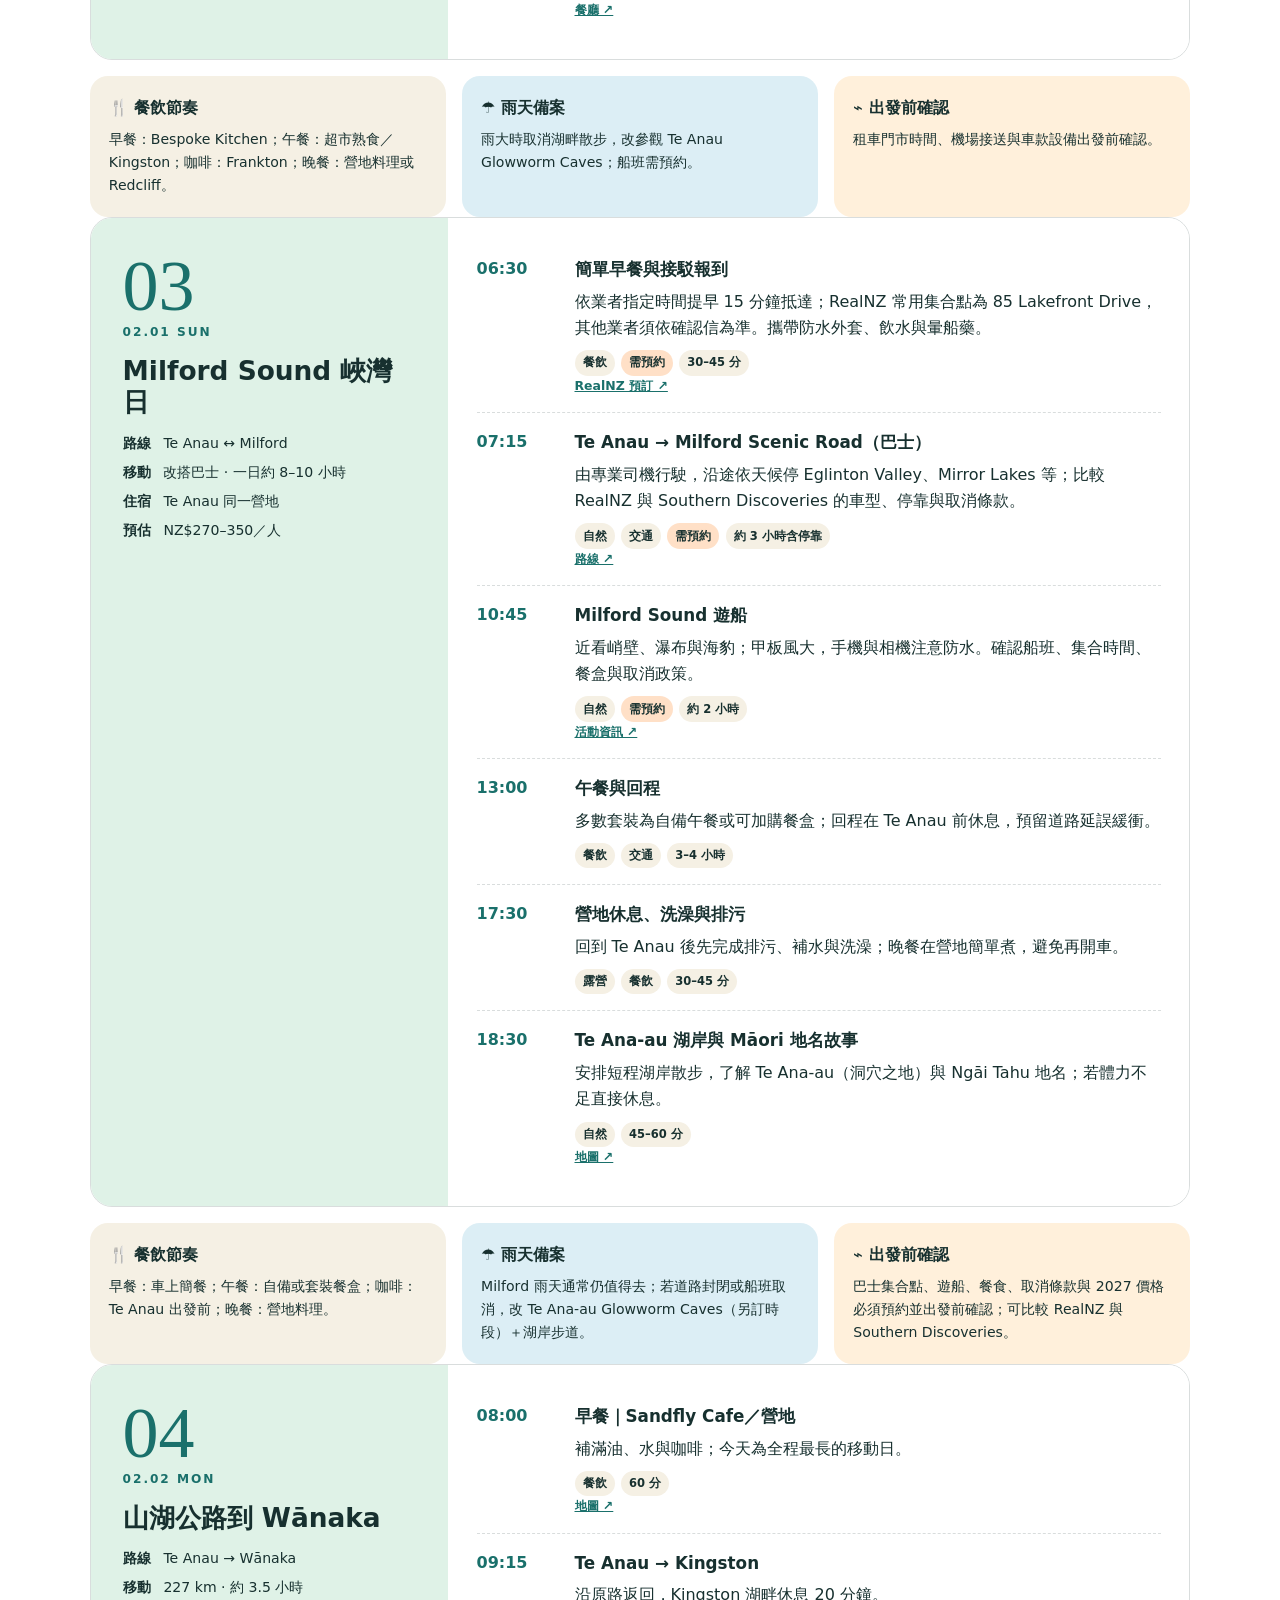
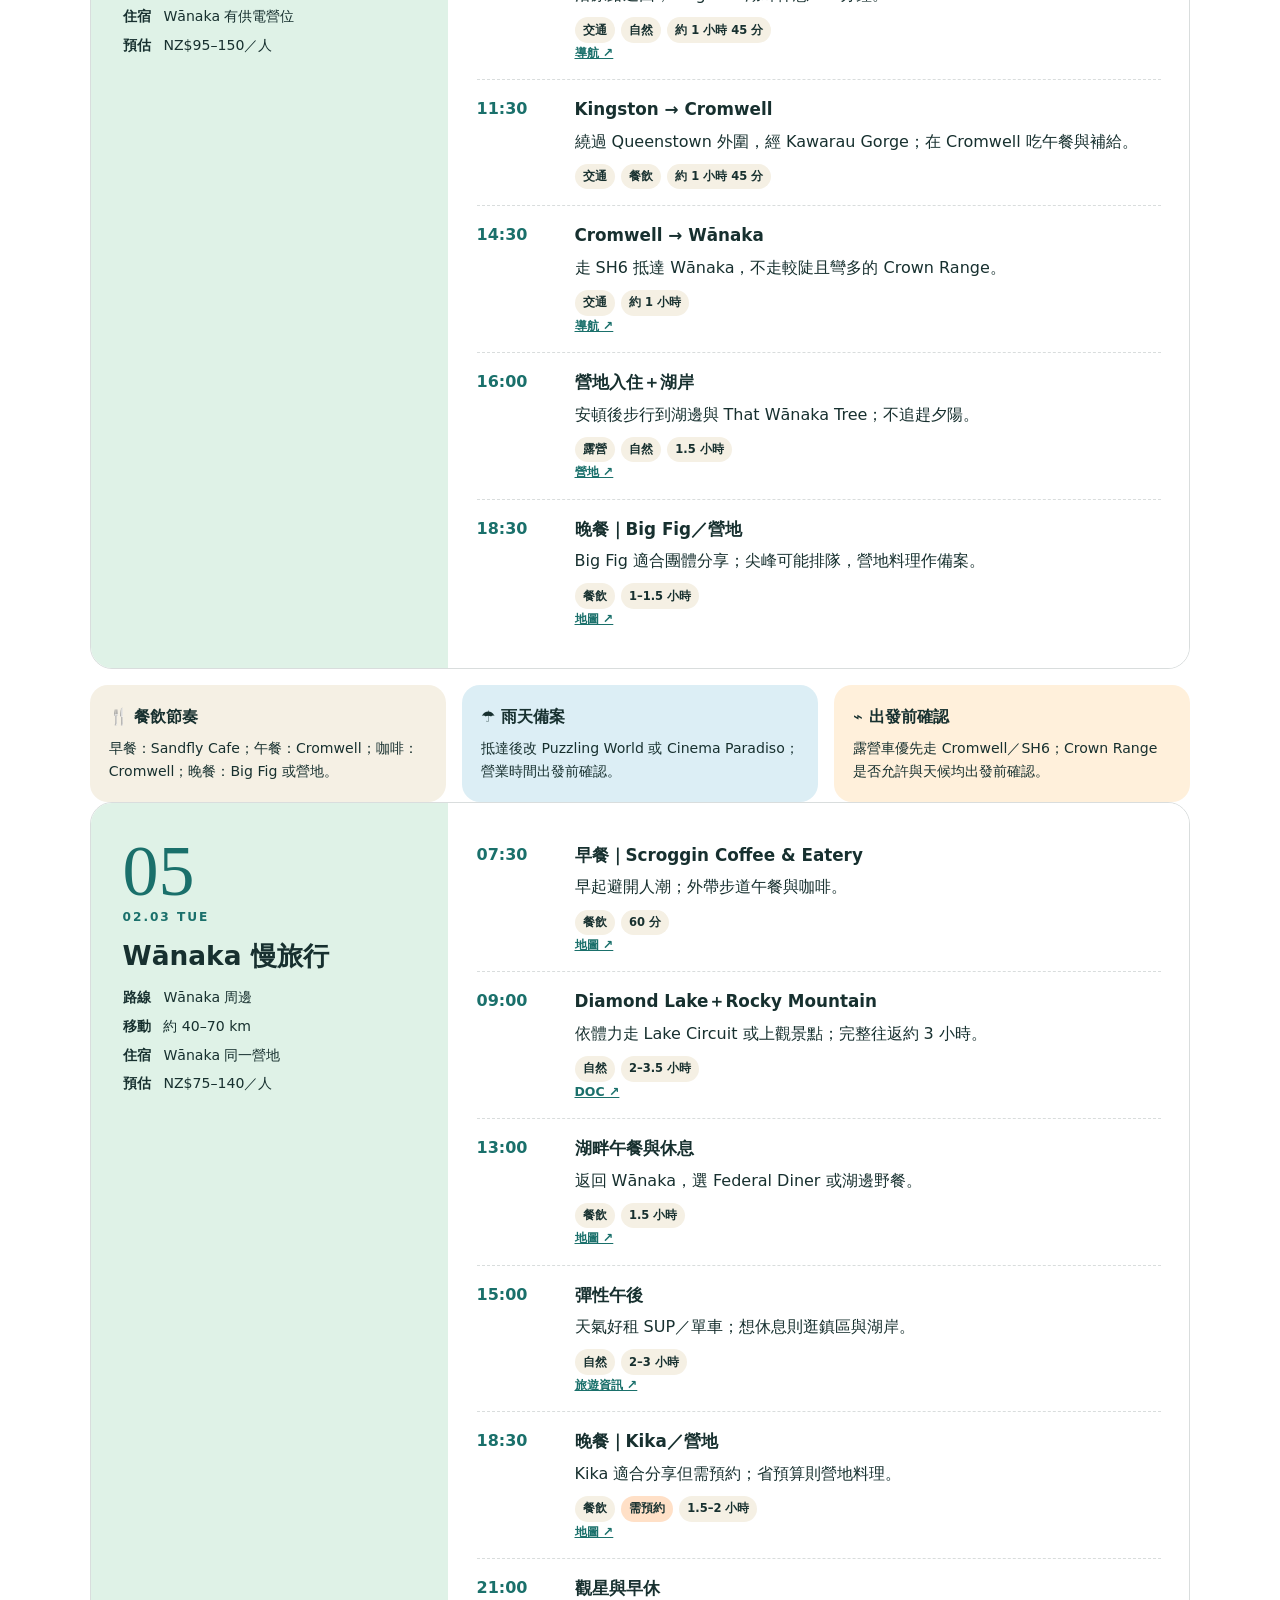
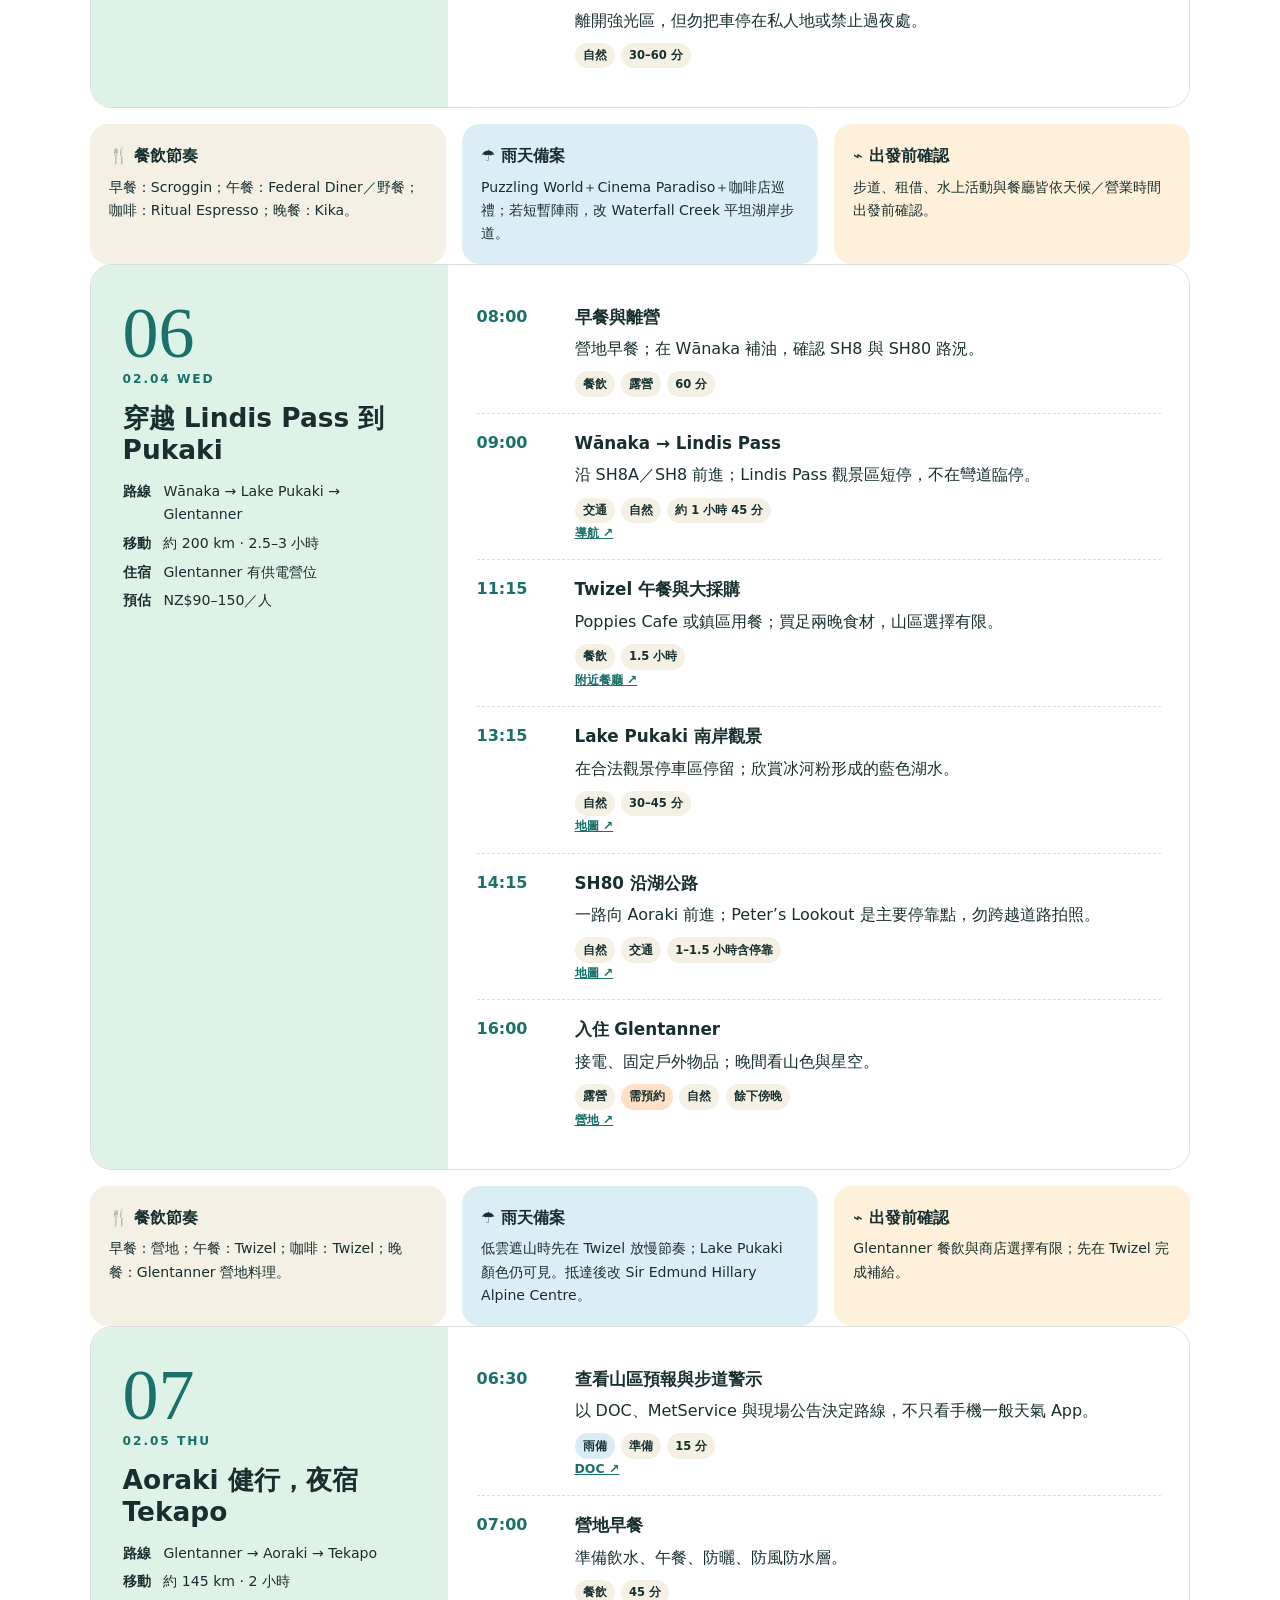
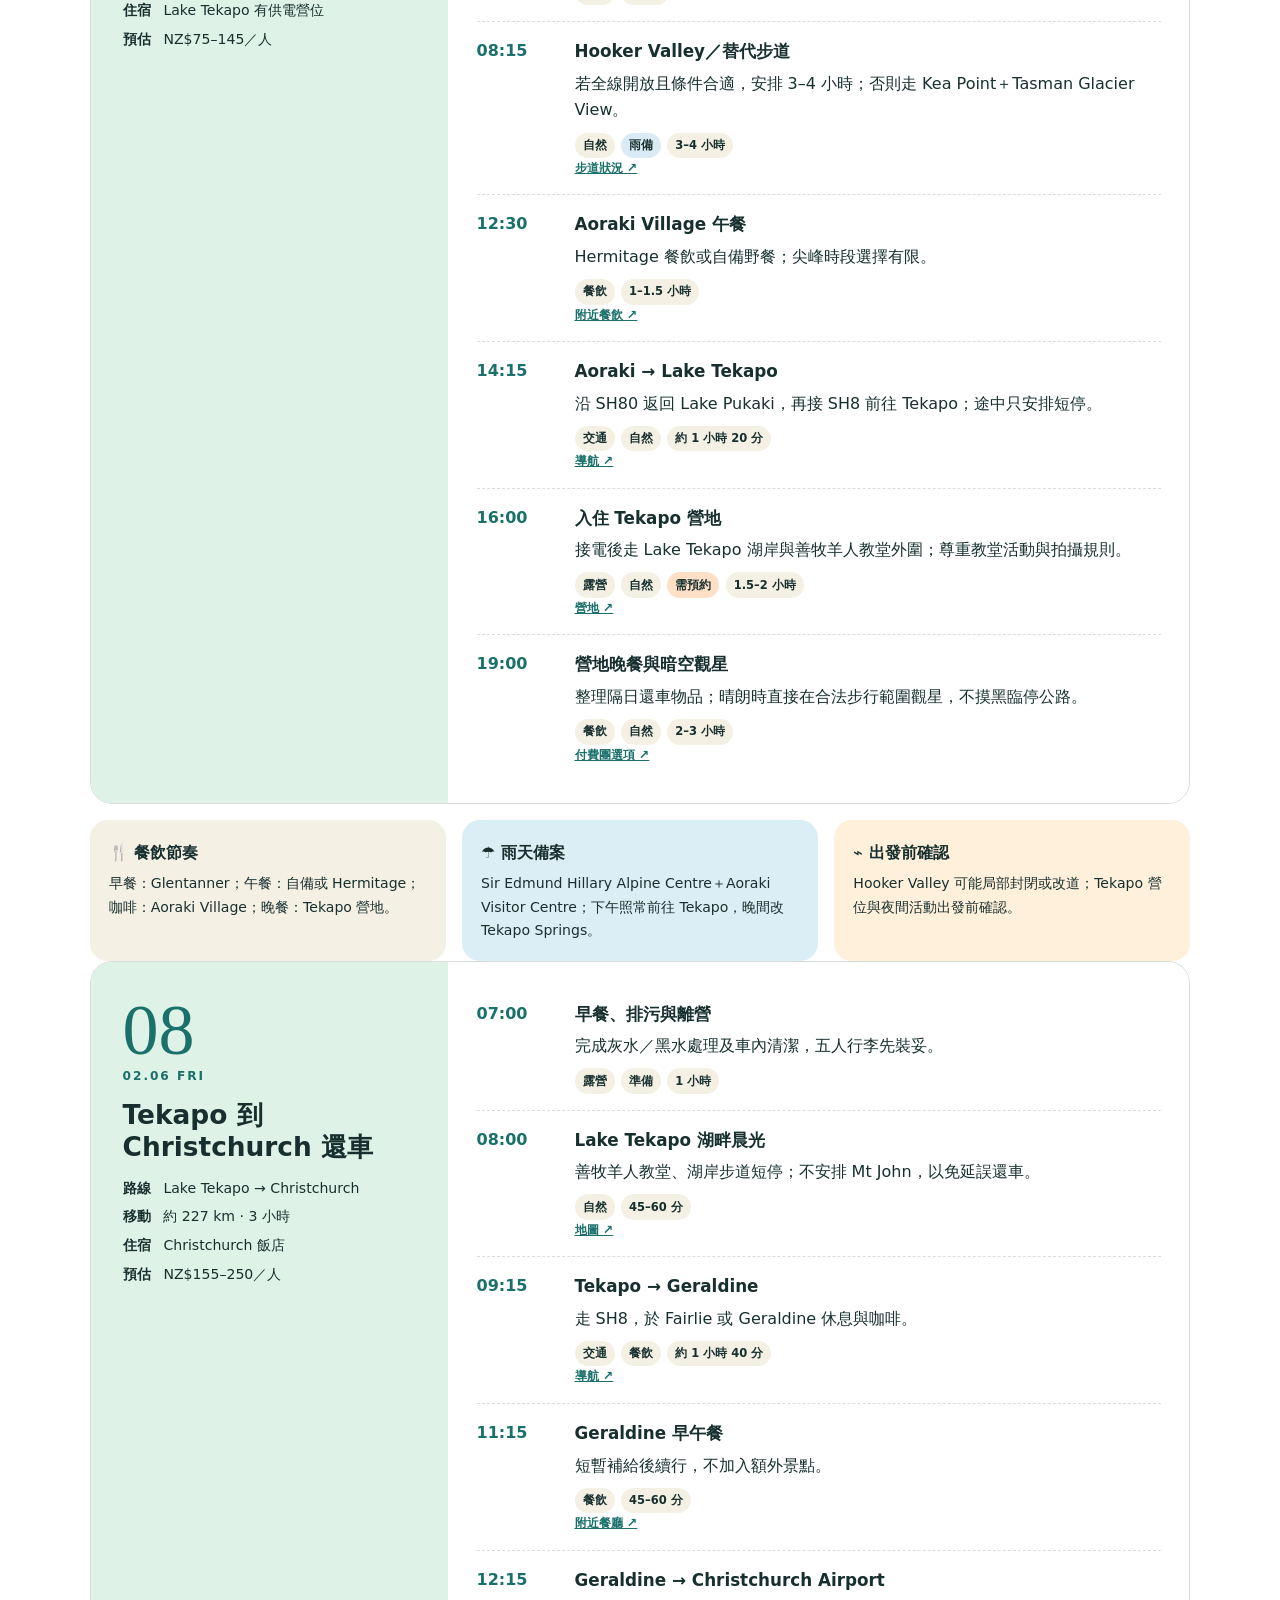
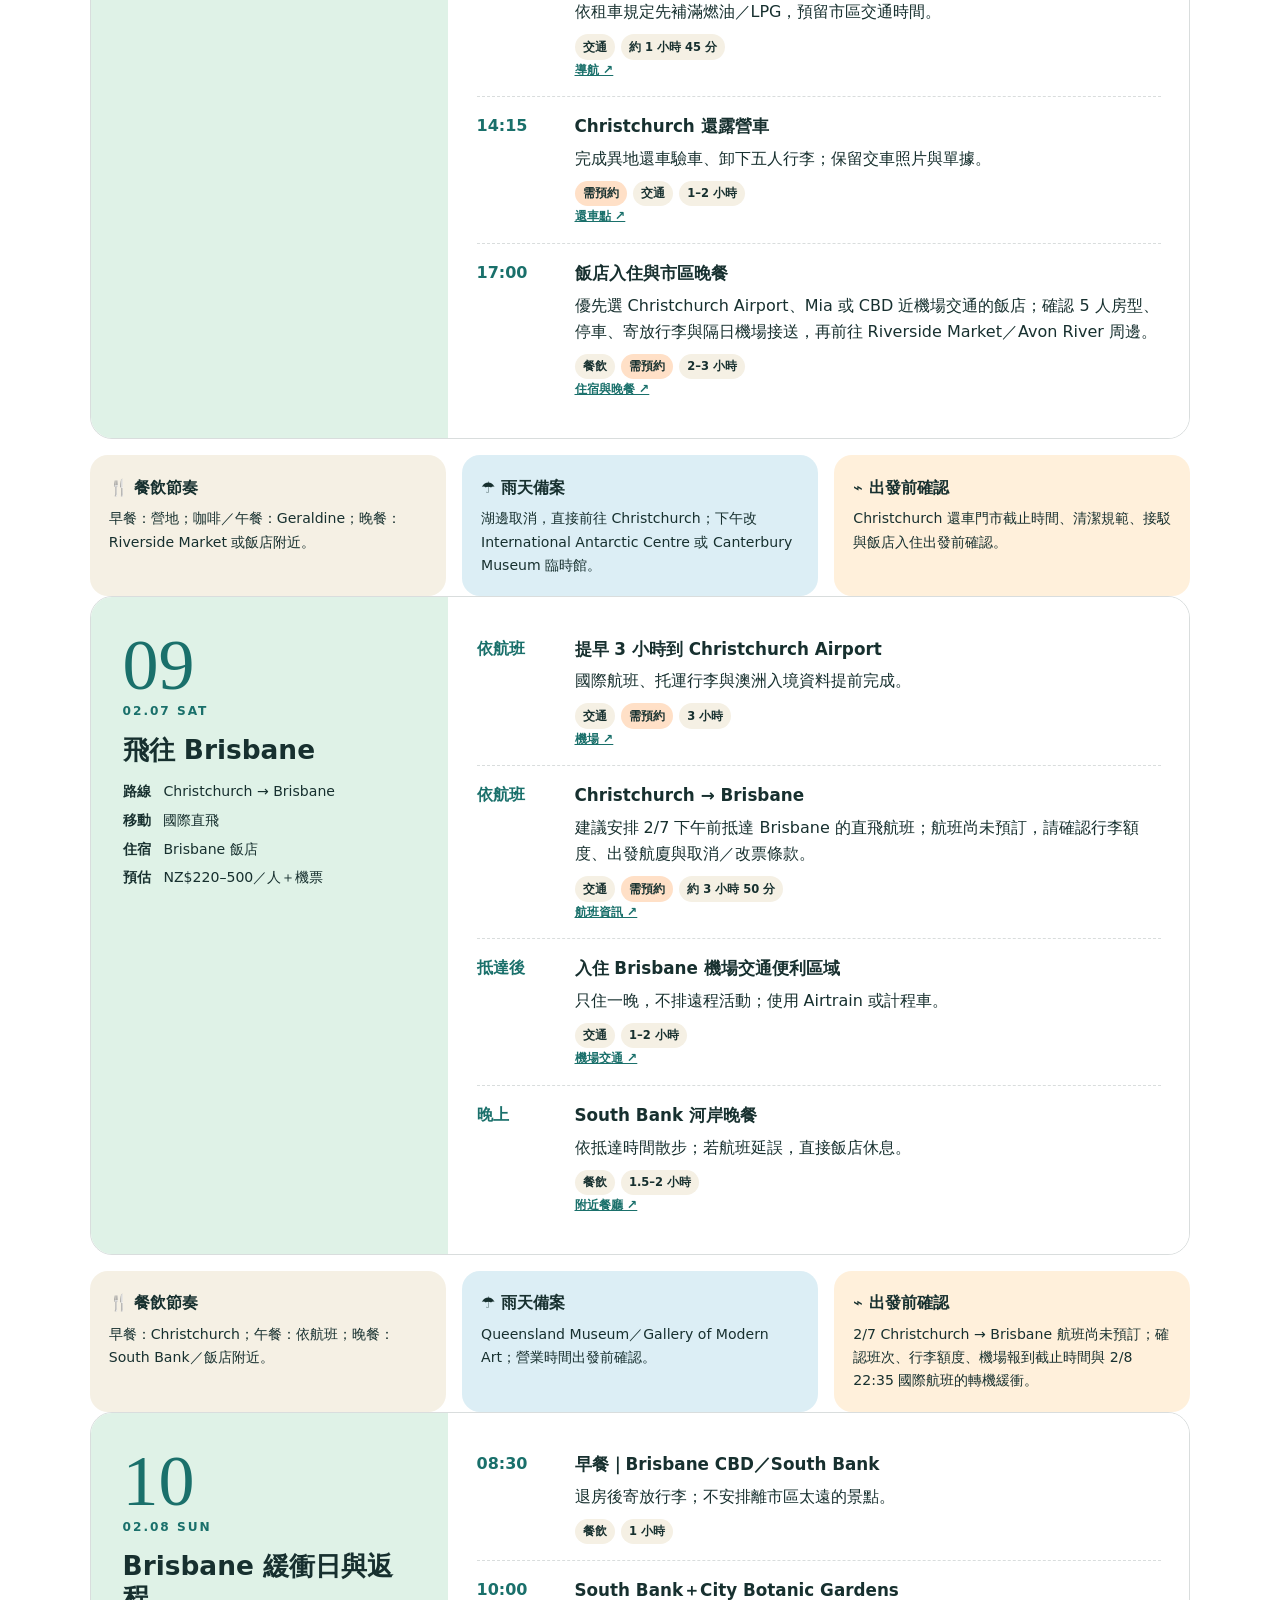
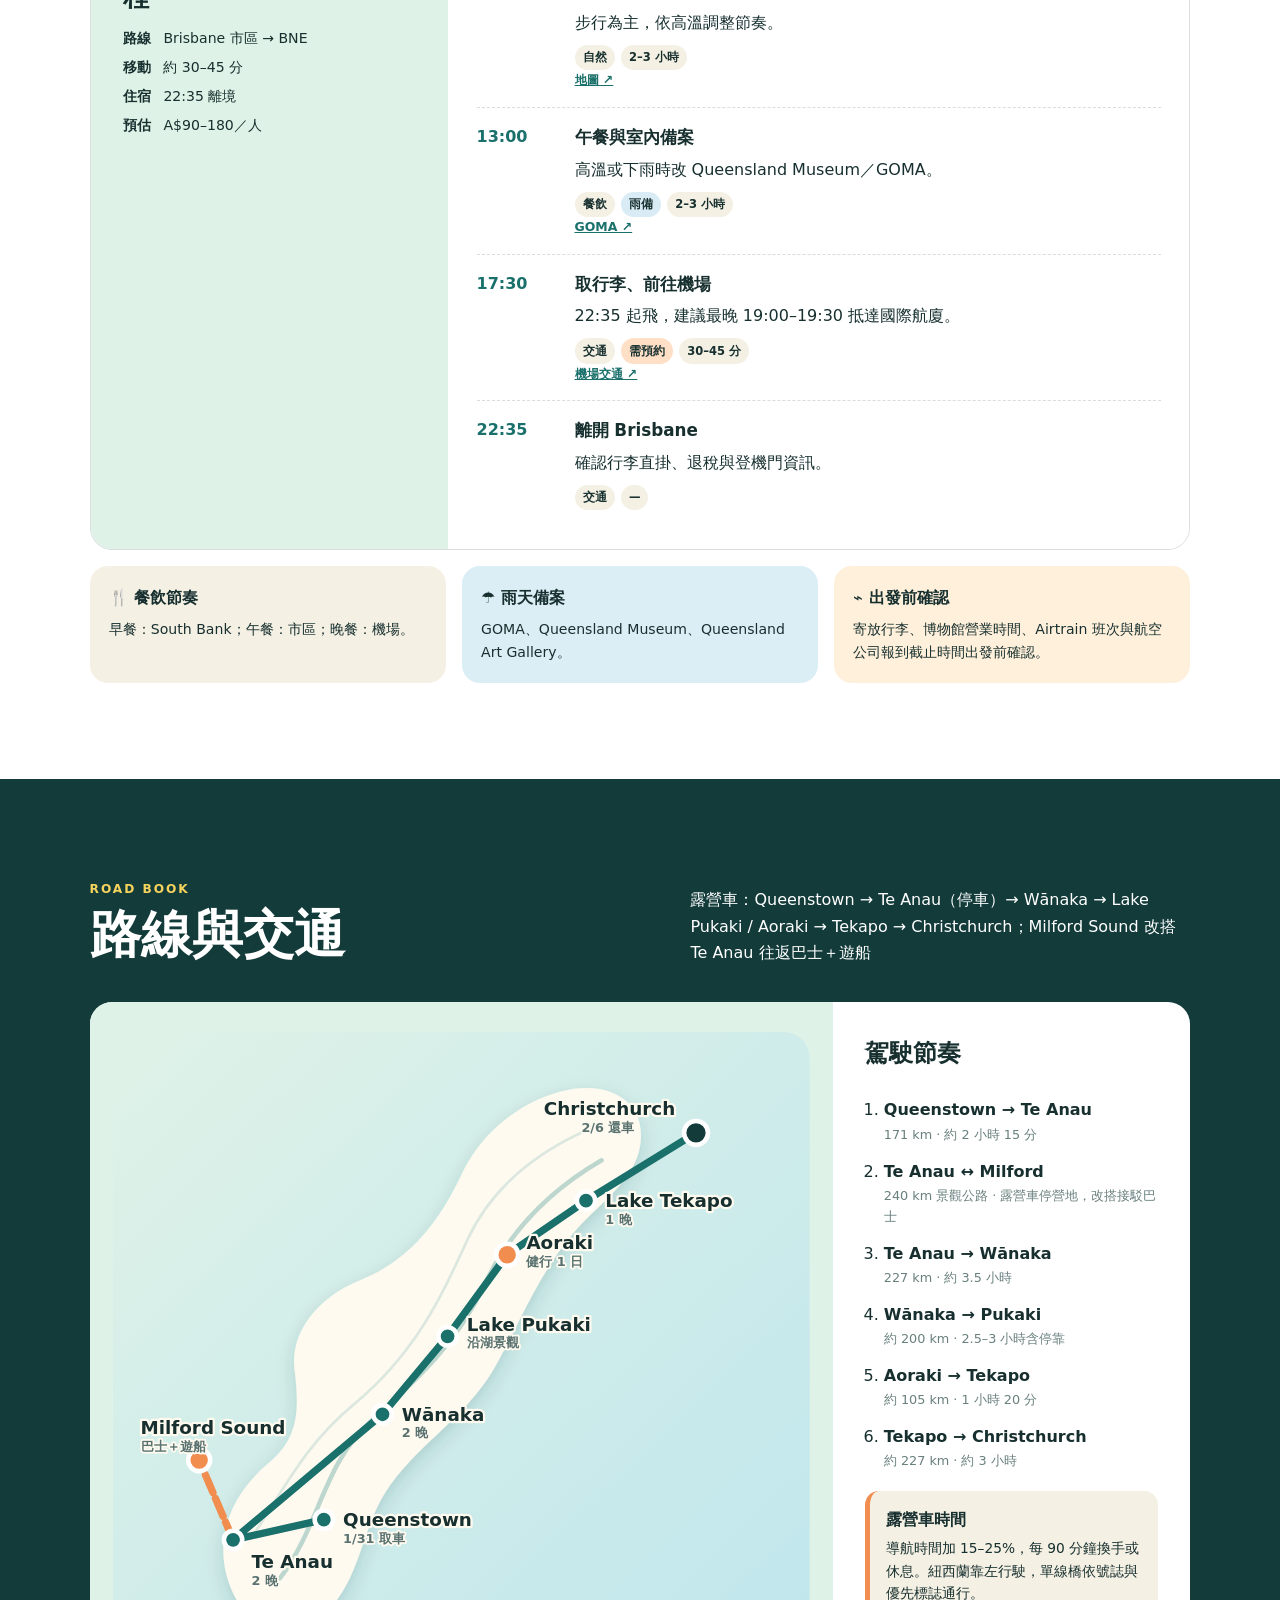
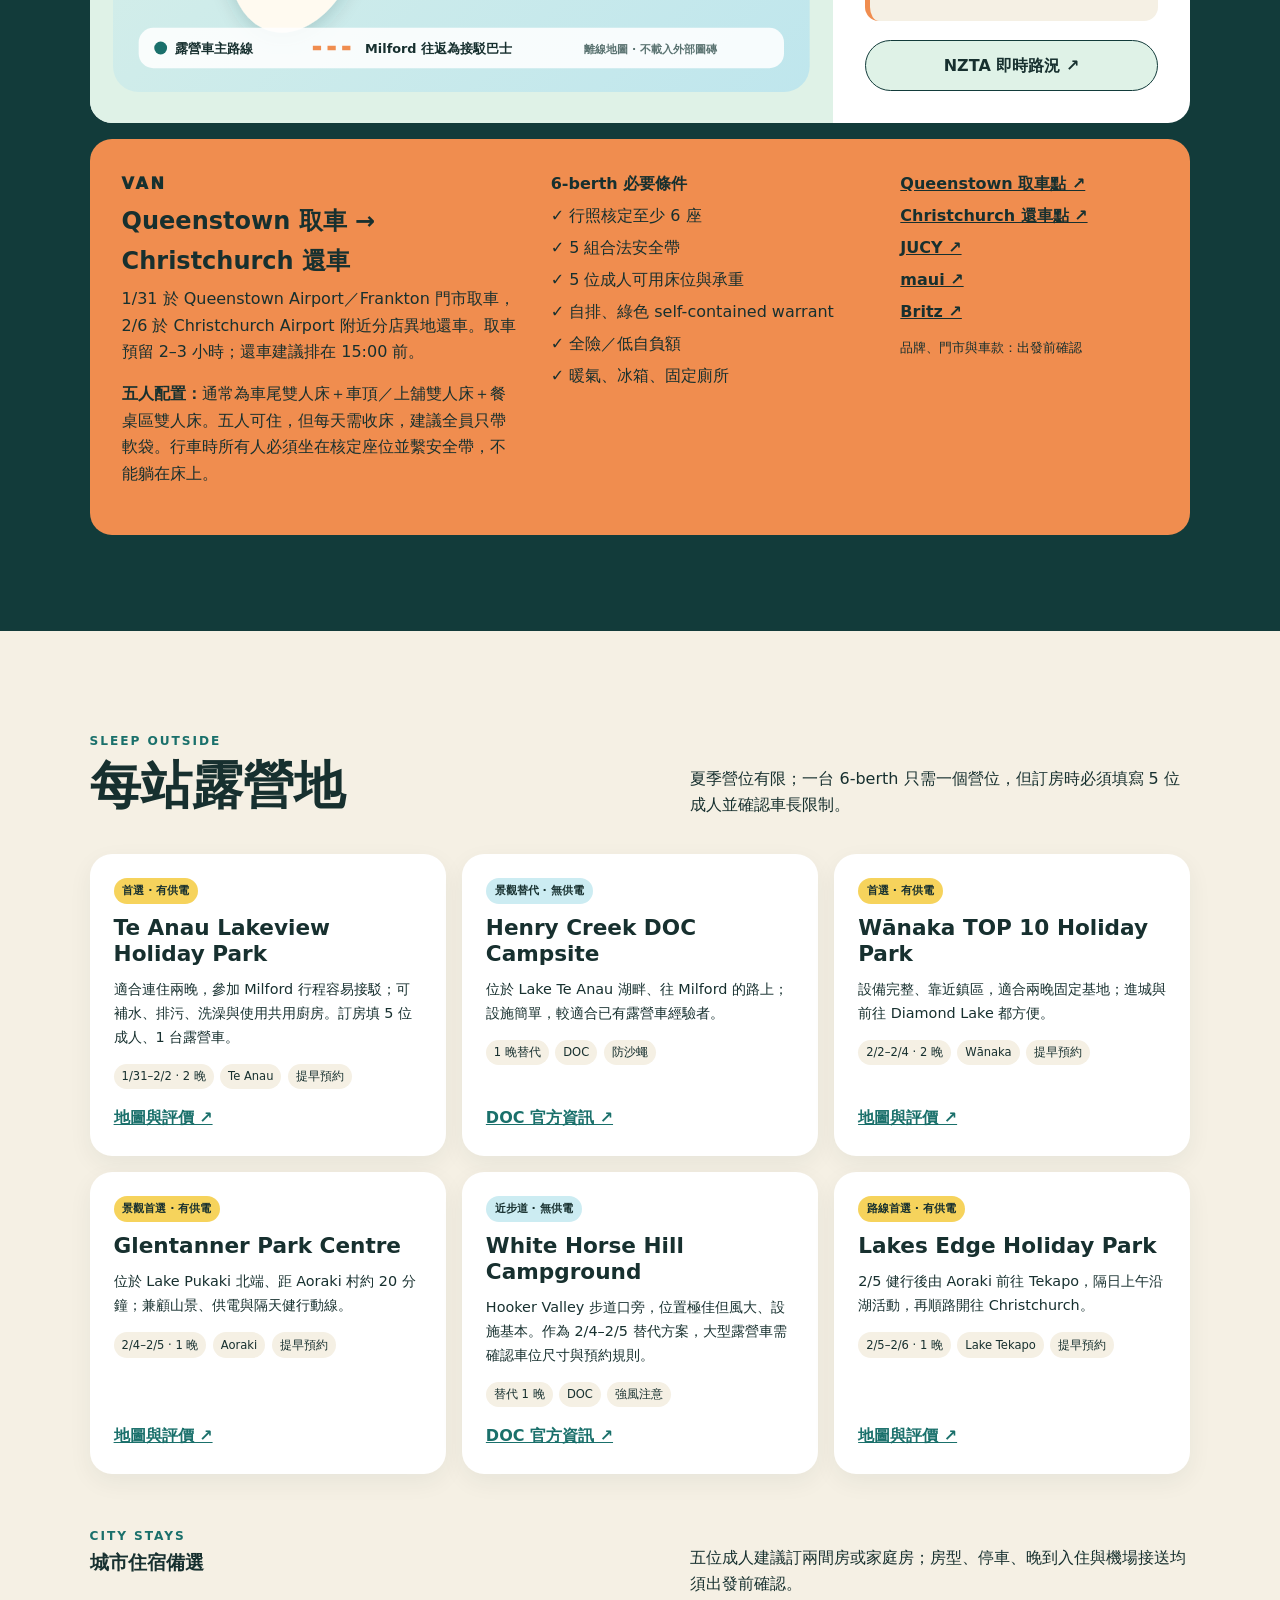
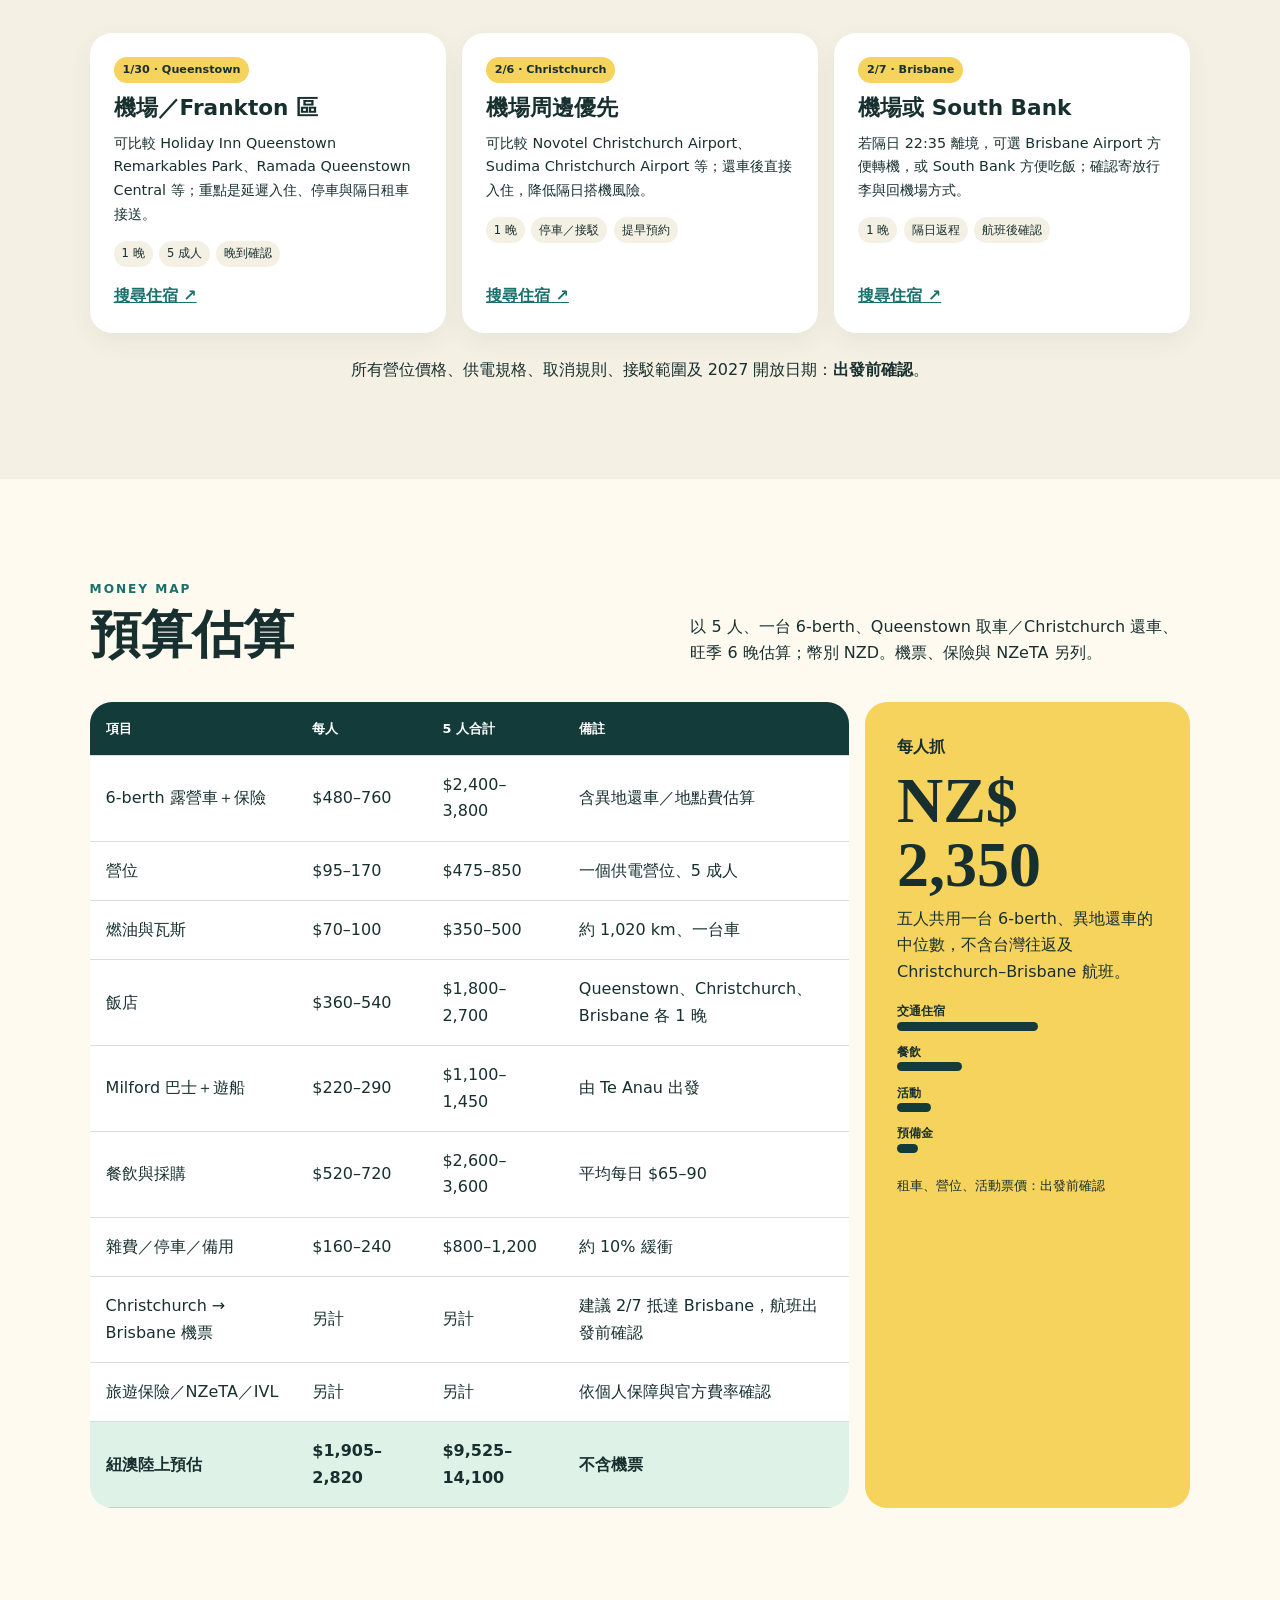
==== commit aafbfe44: "Polish itinerary presentation and remove draft language" ====
--- a/index.html
+++ b/index.html
@@ -30,10 +30,6 @@
           <a class="button ghost" href="https://www.google.com/maps/dir/Te+Anau,+New+Zealand/Milford+Sound,+New+Zealand" target="_blank" rel="noopener">Milford 巴士路線 ↗</a>
         </div>
       </div>
-      <figure class="hero-photo">
-        <img src="assets/pukaki.jpg" alt="Lake Pukaki 與遠方的 Aoraki Mt Cook">
-        <figcaption>Lake Pukaki · Aoraki 的冰河藍前奏</figcaption>
-      </figure>
       <div class="trip-stats" aria-label="行程摘要">
         <div><strong>8</strong><span>紐西蘭住宿晚</span></div>
         <div><strong>6</strong><span>露營車晚數</span></div>
@@ -43,7 +39,7 @@
     </section>
 
     <section class="assumption-band" aria-labelledby="assumptionTitle">
-      <div><span class="section-kicker">PLAN NOTES</span><h2 id="assumptionTitle">這份初版採用的假設</h2></div>
+      <div><span class="section-kicker">PLAN NOTES</span><h2 id="assumptionTitle">行程設定與限制</h2></div>
       <ul>
         <li>以 <strong>5 位成人</strong>估算，主要使用<strong>一台可合法乘坐及住宿 6 人的 6-berth 自排露營車</strong>。</li>
         <li>1/30 住 Queenstown 飯店；1/31 上午取車，2/6 下午於 Christchurch 還車。</li>
@@ -51,20 +47,6 @@
         <li>Milford Sound 由 Te Anau 搭接駁巴士＋遊船；露營車留在 Te Anau 營地。</li>
         <li>價格以 NZD 粗估，不含台灣往返長程機票；所有 2027 班次與價格皆須<strong>出發前確認</strong>。</li>
       </ul>
-    </section>
-
-    <section class="magazine-grid" aria-label="三大必去景點">
-      <article class="feature feature-wide">
-        <img src="assets/milford.jpg" alt="Milford Sound 平靜水面與群山倒影">
-        <div><span>01 · MUST SEE</span><h2>Milford Sound</h2><p>雨不是壞天氣。峽灣在雨後掛滿臨時瀑布，雲霧會把 Mitre Peak 變成另一種尺度。由 Te Anau 搭巴士進入，比駕駛大型露營車更安全。</p></div>
-      </article>
-      <article class="feature">
-        <img src="assets/wanaka.jpg" alt="Lake Wānaka 湖中孤樹與群山">
-        <div><span>02 · SLOW DAY</span><h2>Wānaka</h2><p>留一整天給步道、咖啡與湖岸，不把它當成 Queenstown 的匆忙替代品。</p></div>
-      </article>
-      <article class="feature feature-color">
-        <div><span>03 · ALPINE BLUE</span><h2>Lake Pukaki</h2><p>沿 SH80 從湖的南端一路駛向 Aoraki。最佳安排不是拍照即走，而是住進山腳，隔天依天候選步道。</p><p><strong>文化補位：</strong>在 Te Ana-au／Aoraki Visitor Centre 了解 Ngāi Tahu 地名、whenua 與在地故事。</p><a href="#day-6">看第 6–7 日安排 →</a></div>
-      </article>
     </section>
 
     <section class="planner" id="days">
--- a/style.css
+++ b/style.css
@@ -3,4 +3,4 @@
 @media(max-width:980px){nav{display:none;position:absolute;top:67px;left:0;right:0;padding:1rem 5vw;background:var(--cream);flex-direction:column;border-bottom:1px solid var(--line)}nav.open{display:flex}.nav-toggle{display:block}.hero{grid-template-columns:1fr;padding-top:4rem}.hero-photo{min-height:380px}.assumption-band,.day-hero,.map-shell,.rental-card,.budget-layout{grid-template-columns:1fr}.magazine-grid{grid-template-columns:1fr}.feature-wide{grid-row:auto}.feature{min-height:430px}.card-grid,.safety-grid{grid-template-columns:repeat(2,1fr)}.map-shell #map{min-height:430px}.planner-tools{align-items:stretch;flex-direction:column}.searchbox{max-width:none}}
 @media(max-width:640px){body{font-size:16px}.topbar{padding:0 1rem}.hero,.assumption-band,.magazine-grid,.planner,.route-section,.camps-section,.budget-section,.prepare-section,.safety-section,.live-links{padding-left:1rem;padding-right:1rem}.hero{min-height:auto;padding-top:3rem}.hero-photo{min-height:310px;border-width:6px}.trip-stats{grid-template-columns:repeat(2,1fr)}.trip-stats div:nth-child(2){border-right:0}.trip-stats div:nth-child(-n+2){border-bottom:1px solid rgba(255,255,255,.16)}.assumption-band{gap:1.2rem;padding-top:3rem;padding-bottom:3rem}.feature{min-height:390px}.feature>div{padding:1.3rem}.section-heading{display:block}.section-heading>p{margin-top:.6rem}.filters{flex-wrap:nowrap;overflow-x:auto;padding-bottom:.4rem}.filter{flex:0 0 auto}.day-hero{border:0}.day-summary,.timeline{padding:1.2rem}.timeline-item{grid-template-columns:62px 1fr;gap:.6rem}.day-extras,.card-grid,.prep-grid,.safety-grid{grid-template-columns:1fr}.rental-card{gap:1rem}.map-shell #map{min-height:360px}.route-notes{padding:1.2rem}.budget-total{padding:1.4rem}footer{align-items:flex-start;flex-direction:column;padding:2rem 1rem}h1{font-size:3.2rem}.magazine-grid,.planner,.route-section,.camps-section,.budget-section,.prepare-section,.safety-section{padding-top:4rem;padding-bottom:4rem}}
 @media print{.topbar,.planner-tools,.day-tabs,#map,.live-links,footer button{display:none!important}.hero{min-height:auto}.day-panel{display:block!important;break-inside:avoid}.route-notes{grid-column:1/-1}.card-grid{grid-template-columns:repeat(2,1fr)}body{background:#fff}.planner,.camps-section,.budget-section,.safety-section,.prepare-section,.route-section{padding:2rem}}
-.route-map{display:grid;place-items:center;padding:1.2rem;background:#dff2e7;overflow:hidden}.route-map svg{display:block;width:100%;height:100%;max-height:660px}.map-land{fill:#fffaf0;filter:url(#mapShadow)}.map-contour{fill:none;stroke:#bdd7cf;stroke-width:5;stroke-linecap:round}.map-contour.faint{stroke:#dce8df;stroke-width:3}.map-route-line{fill:none;stroke:#f08d4f;stroke-width:8;stroke-linecap:round;stroke-linejoin:round;stroke-dasharray:15 13}.route-stop circle{fill:#1a706b;stroke:#fff;stroke-width:5}.route-stop.highlight circle{fill:#f08d4f}.route-stop.finish circle{fill:#123b3a}.route-stop text{fill:#17302f;font-size:20px;font-weight:900;paint-order:stroke;stroke:#fffaf0;stroke-width:5px;stroke-linejoin:round}.route-stop .stop-note{font-size:14px;font-weight:750;fill:#597270;stroke-width:4px}.map-legend rect{fill:#fff;opacity:.88}.map-legend circle{fill:#1a706b}.map-legend path{stroke:#f08d4f;stroke-width:5;stroke-dasharray:9 7}.map-legend text{font-size:14px;font-weight:800;fill:#17302f}.map-legend .offline-note{font-size:12px;fill:#597270}@media(max-width:640px){.route-map{padding:.35rem}.route-map svg{min-height:360px}.route-stop text{font-size:22px}.route-stop .stop-note{font-size:16px}.map-legend .offline-note{display:none}}
+.route-map{display:grid;place-items:center;padding:1.2rem;background:#dff2e7;overflow:hidden}.route-map svg{display:block;width:100%;height:100%;max-height:660px}.map-land{fill:#fffaf0;filter:url(#mapShadow)}.map-contour{fill:none;stroke:#bdd7cf;stroke-width:5;stroke-linecap:round}.map-contour.faint{stroke:#dce8df;stroke-width:3}.map-route-line{fill:none;stroke:#f08d4f;stroke-width:8;stroke-linecap:round;stroke-linejoin:round;stroke-dasharray:15 13}.map-route-line.camper-route{stroke-dasharray:none;stroke:#1a706b}.map-route-line.coach-route{stroke:#f08d4f;stroke-dasharray:15 13}.route-stop circle{fill:#1a706b;stroke:#fff;stroke-width:5}.route-stop.highlight circle{fill:#f08d4f}.route-stop.finish circle{fill:#123b3a}.route-stop text{fill:#17302f;font-size:20px;font-weight:900;paint-order:stroke;stroke:#fffaf0;stroke-width:5px;stroke-linejoin:round}.route-stop .stop-note{font-size:14px;font-weight:750;fill:#597270;stroke-width:4px}.map-legend rect{fill:#fff;opacity:.88}.map-legend circle{fill:#1a706b}.map-legend path{stroke:#f08d4f;stroke-width:5;stroke-dasharray:9 7}.map-legend text{font-size:14px;font-weight:800;fill:#17302f}.map-legend .offline-note{font-size:12px;fill:#597270}@media(max-width:640px){.route-map{padding:.35rem}.route-map svg{min-height:360px}.route-stop text{font-size:22px}.route-stop .stop-note{font-size:16px}.map-legend .offline-note{display:none}}
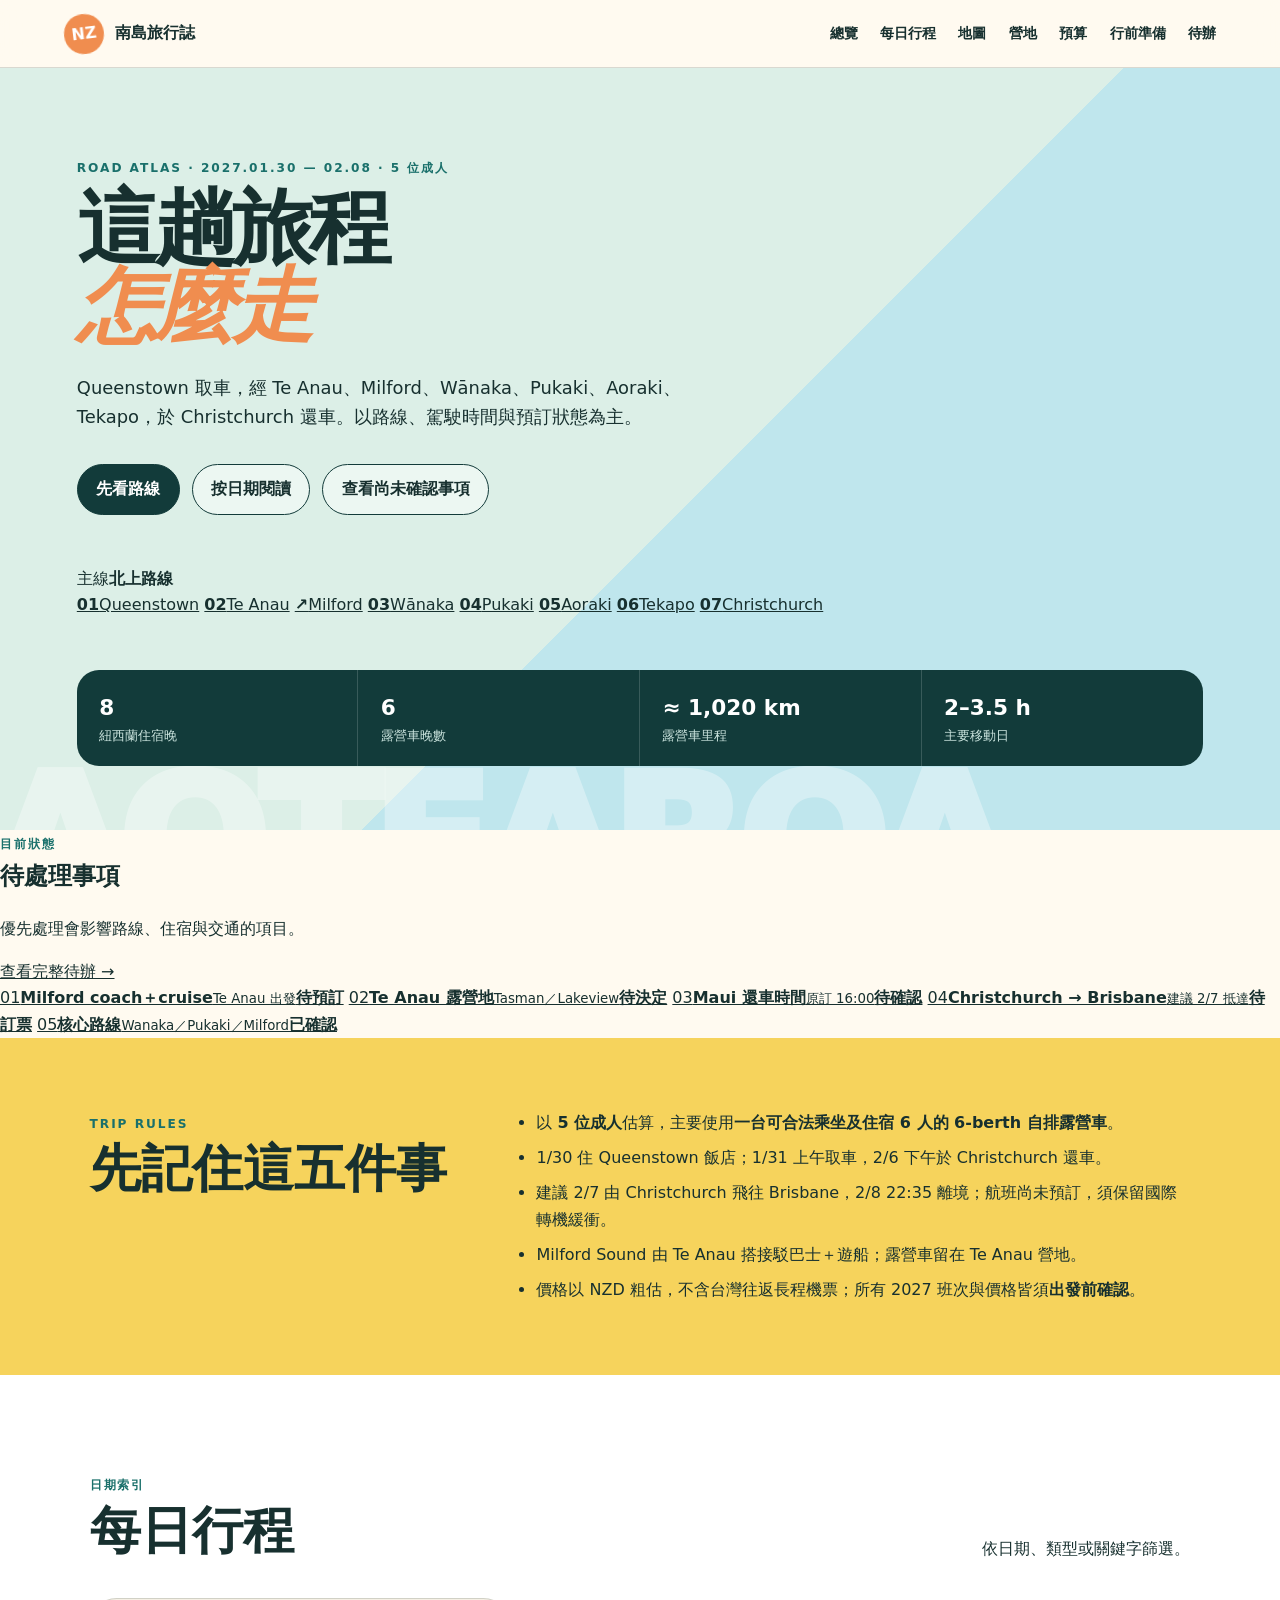
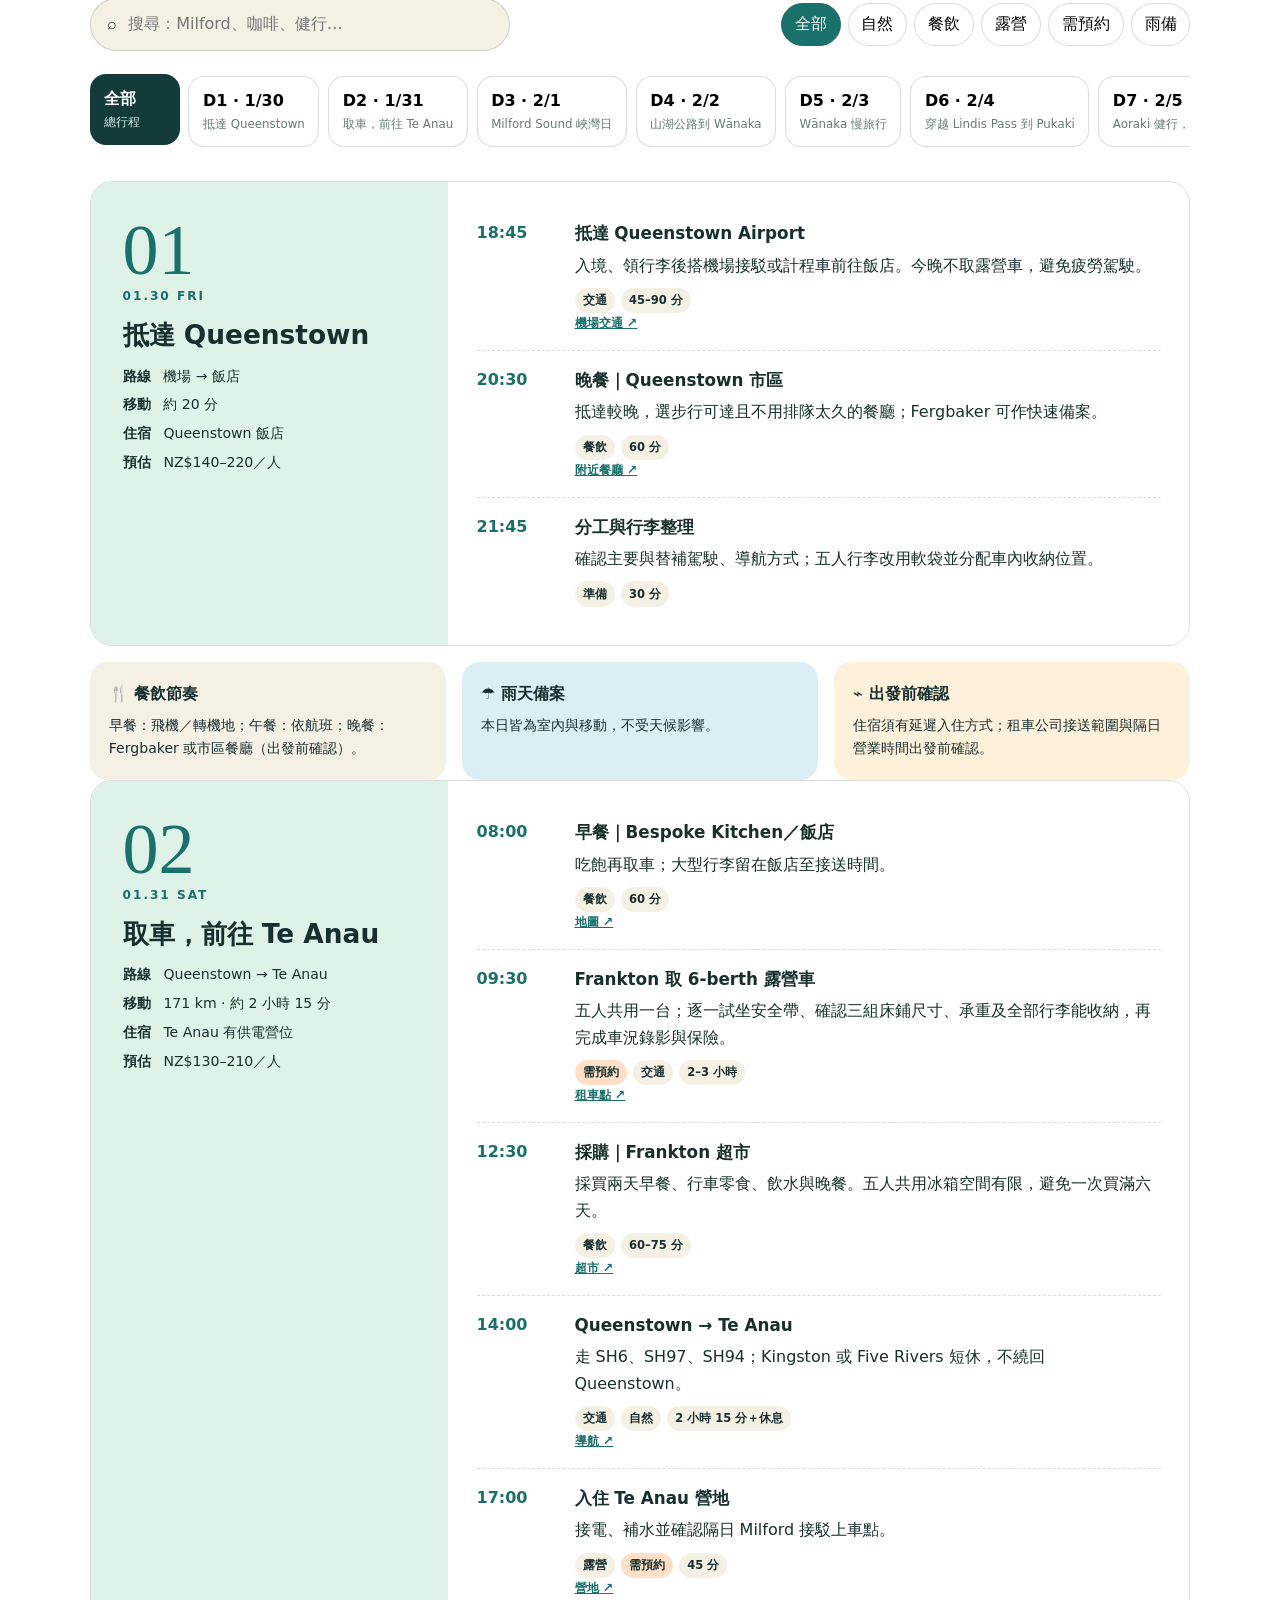
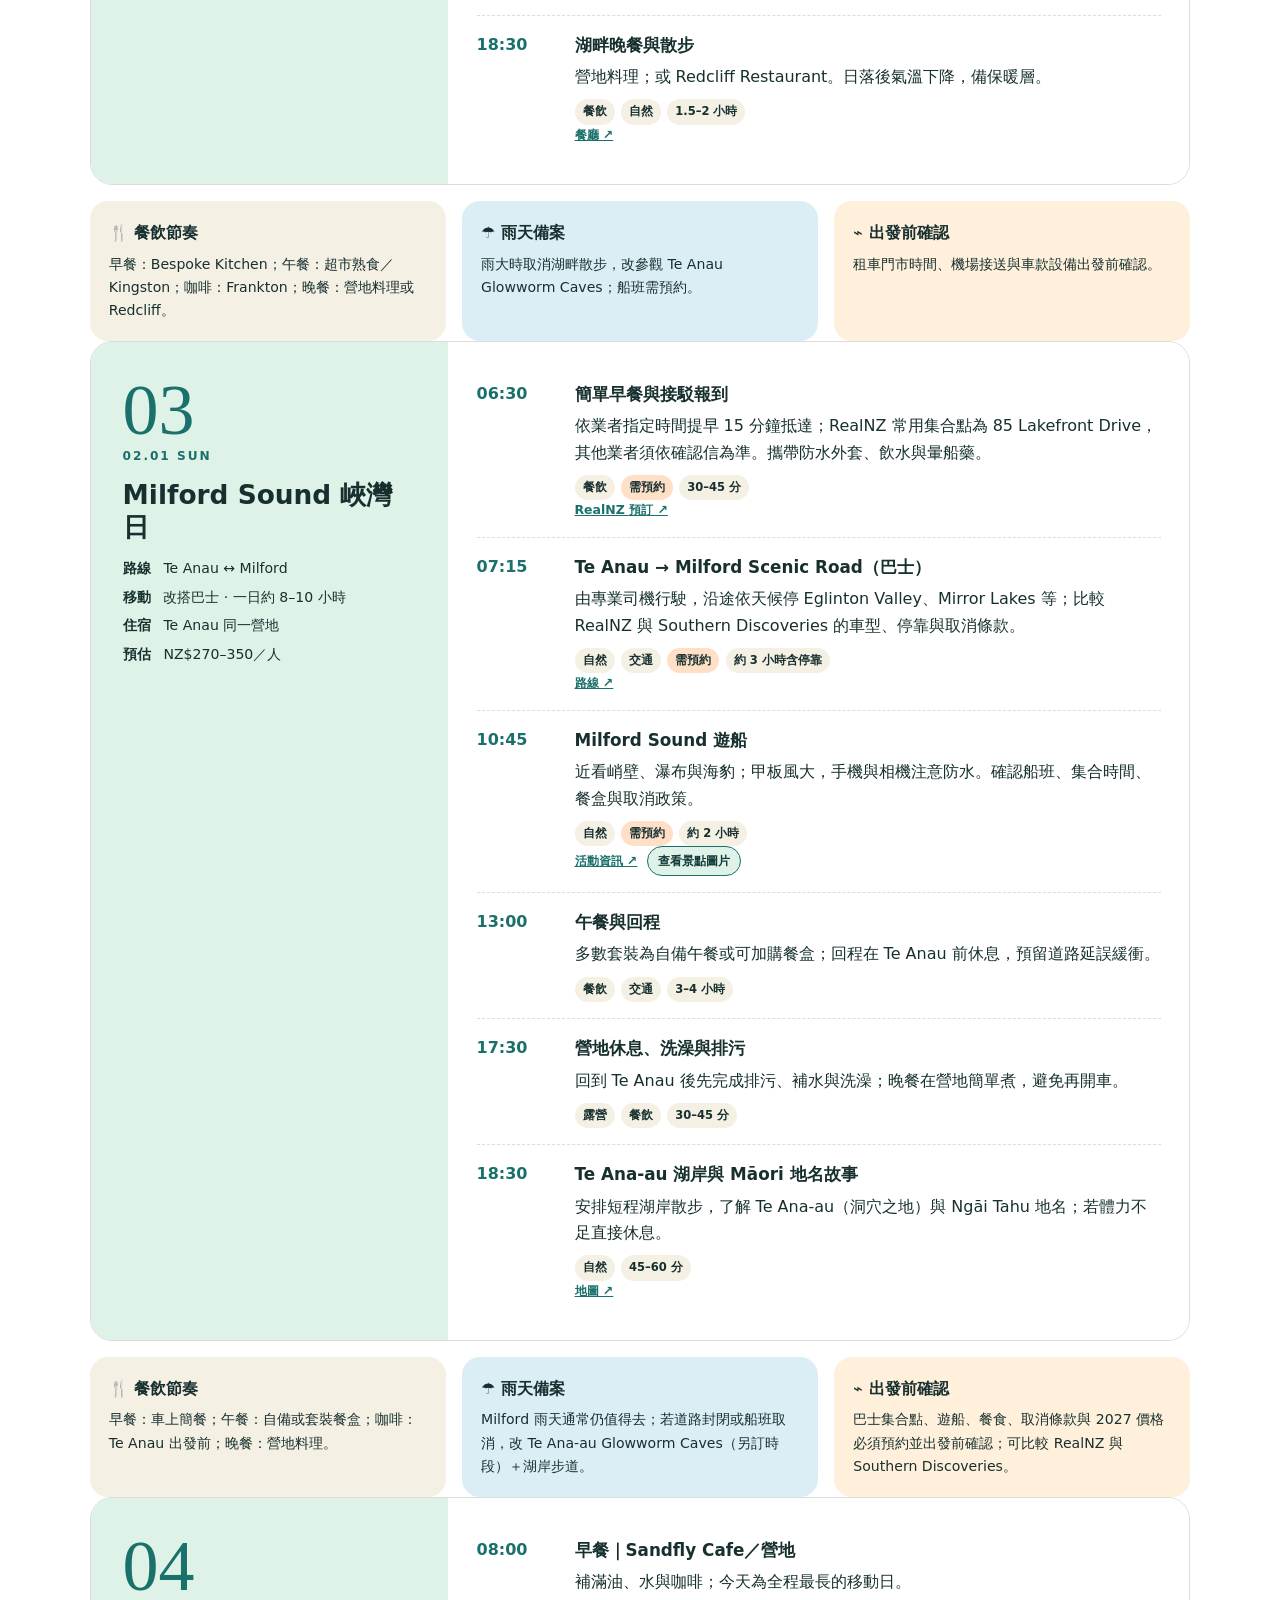
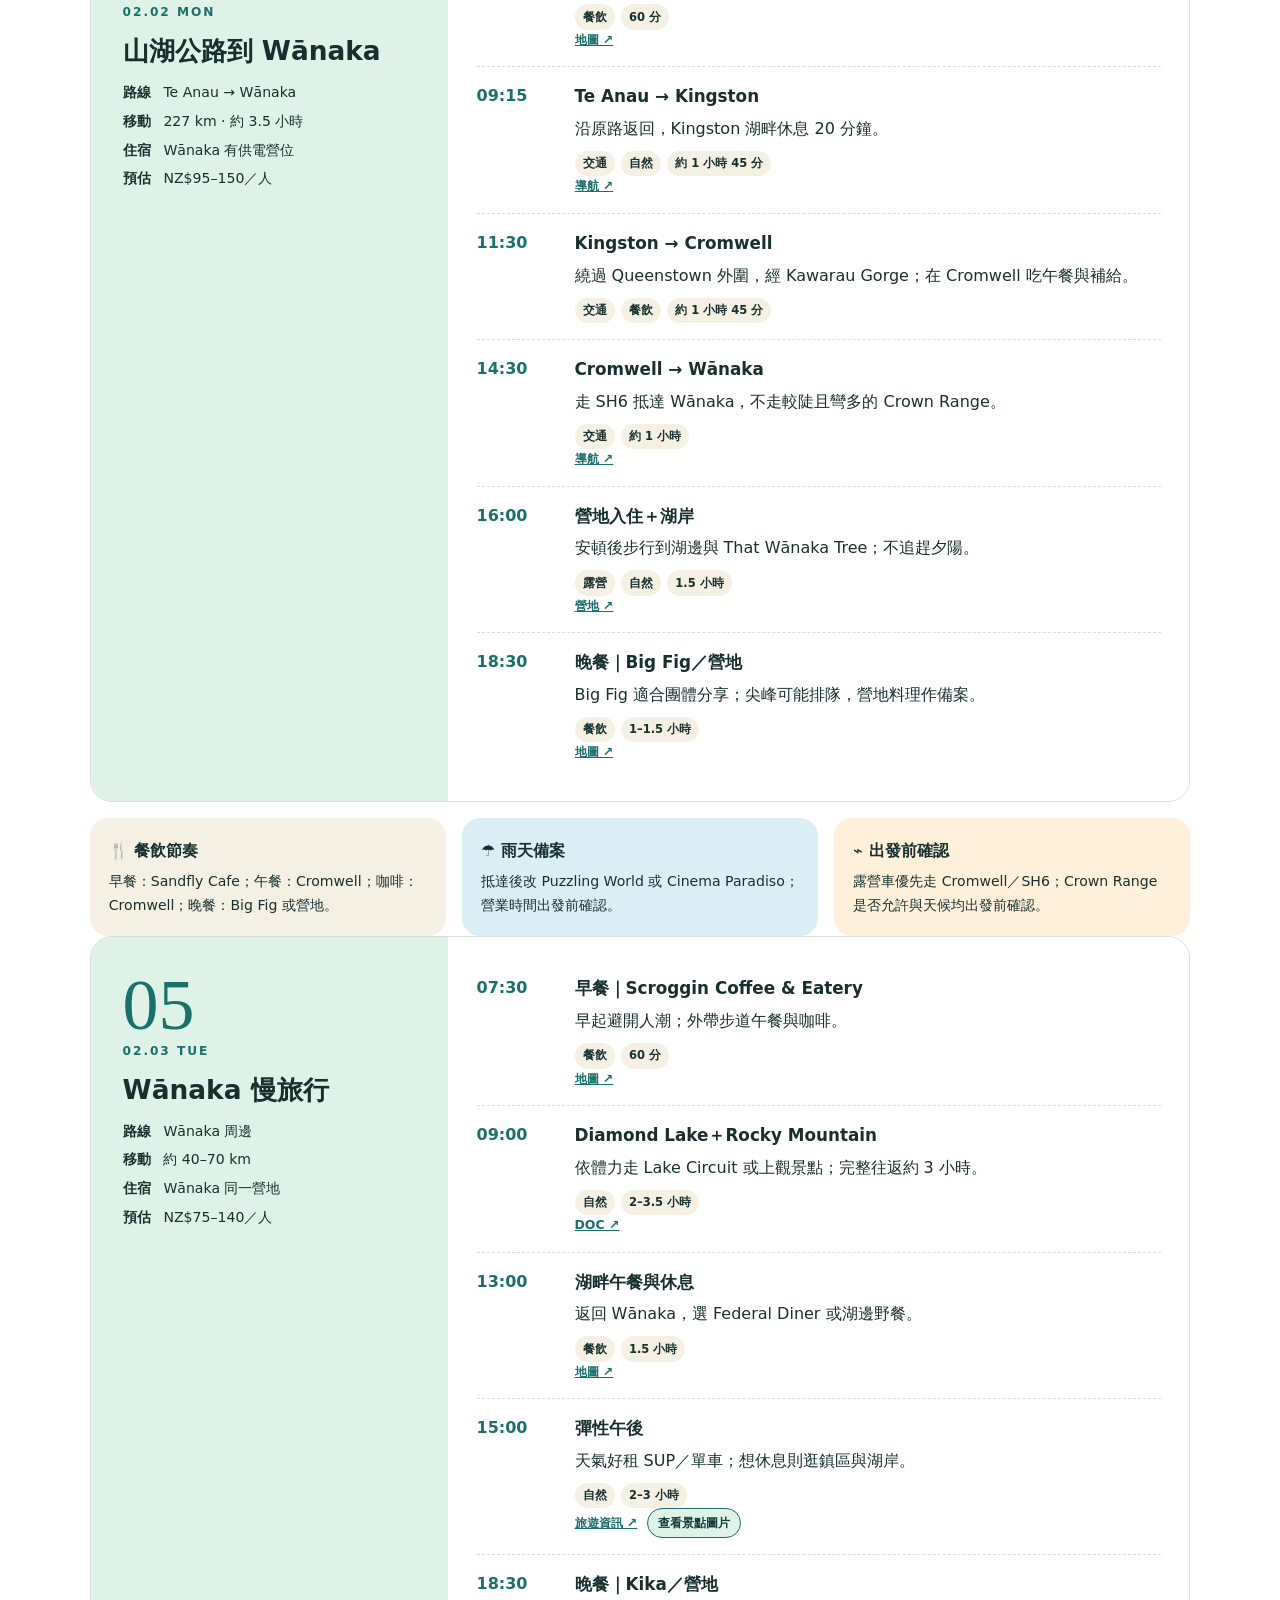
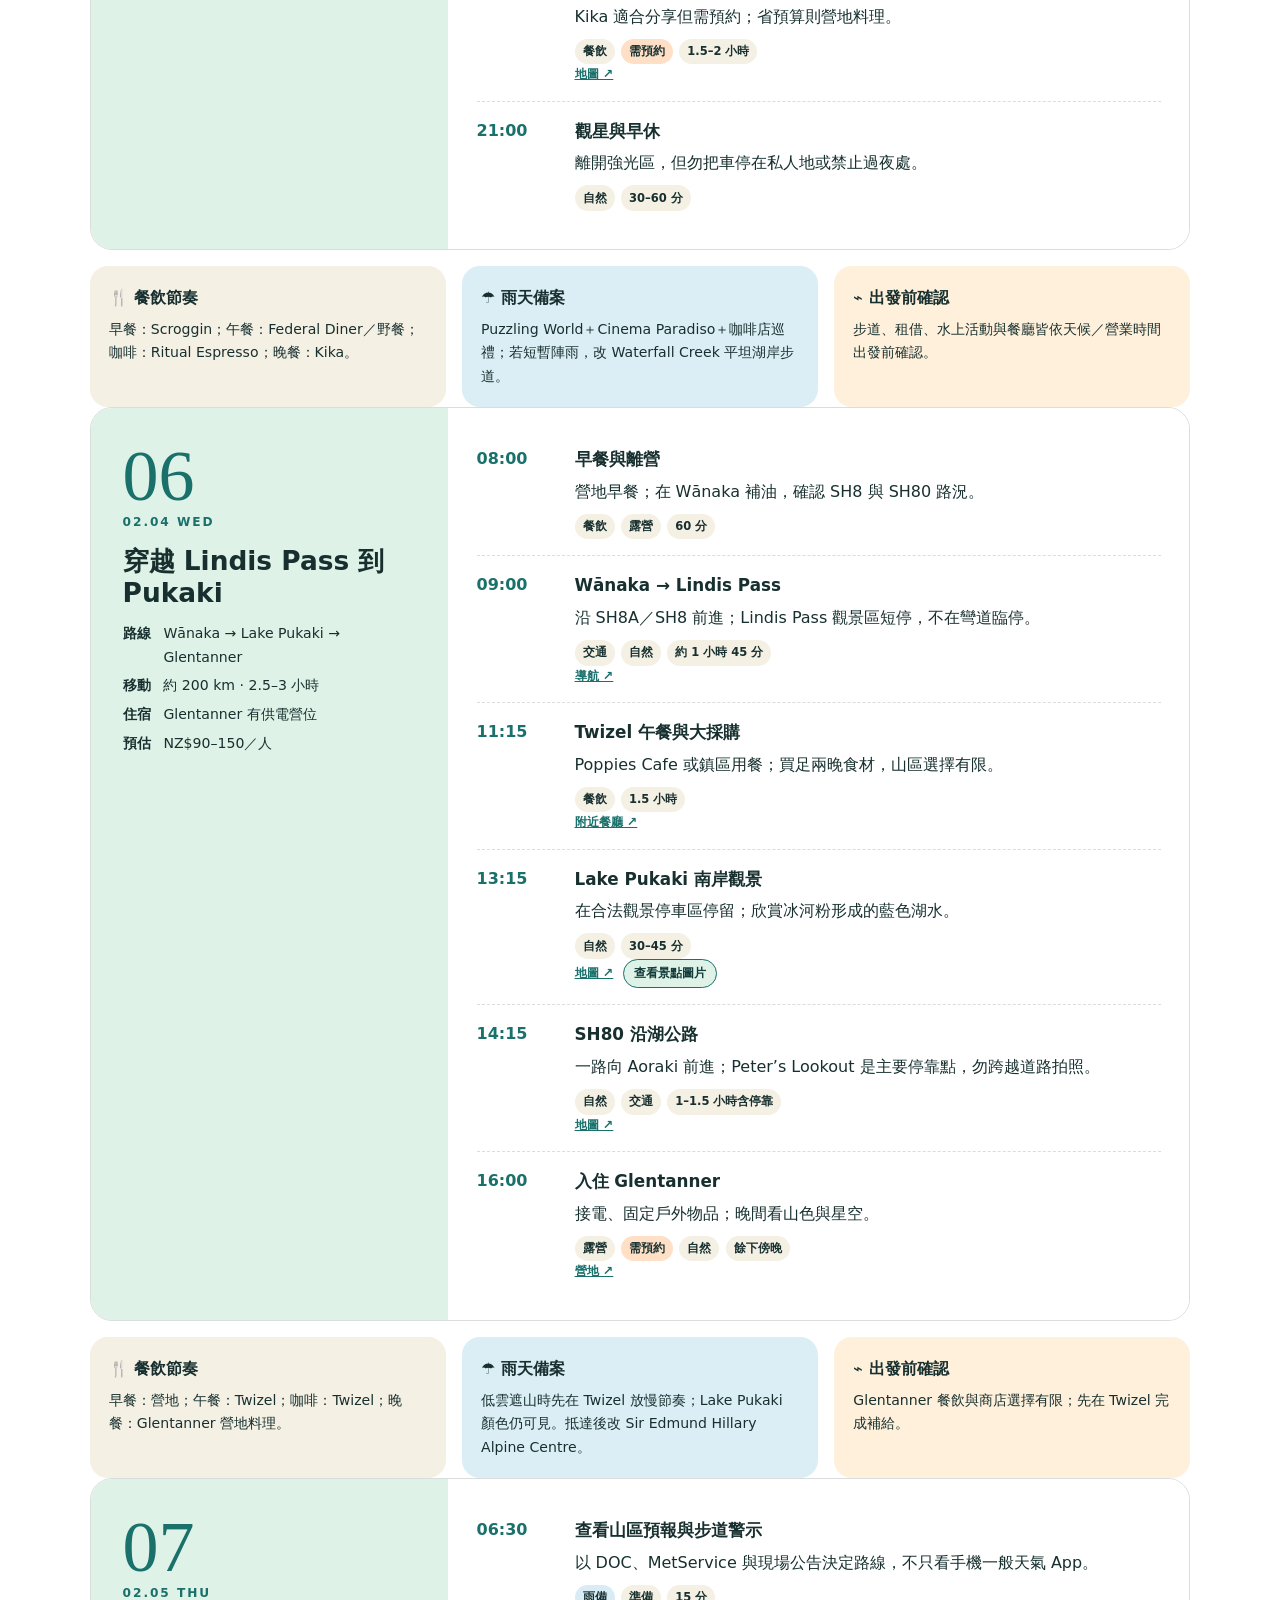
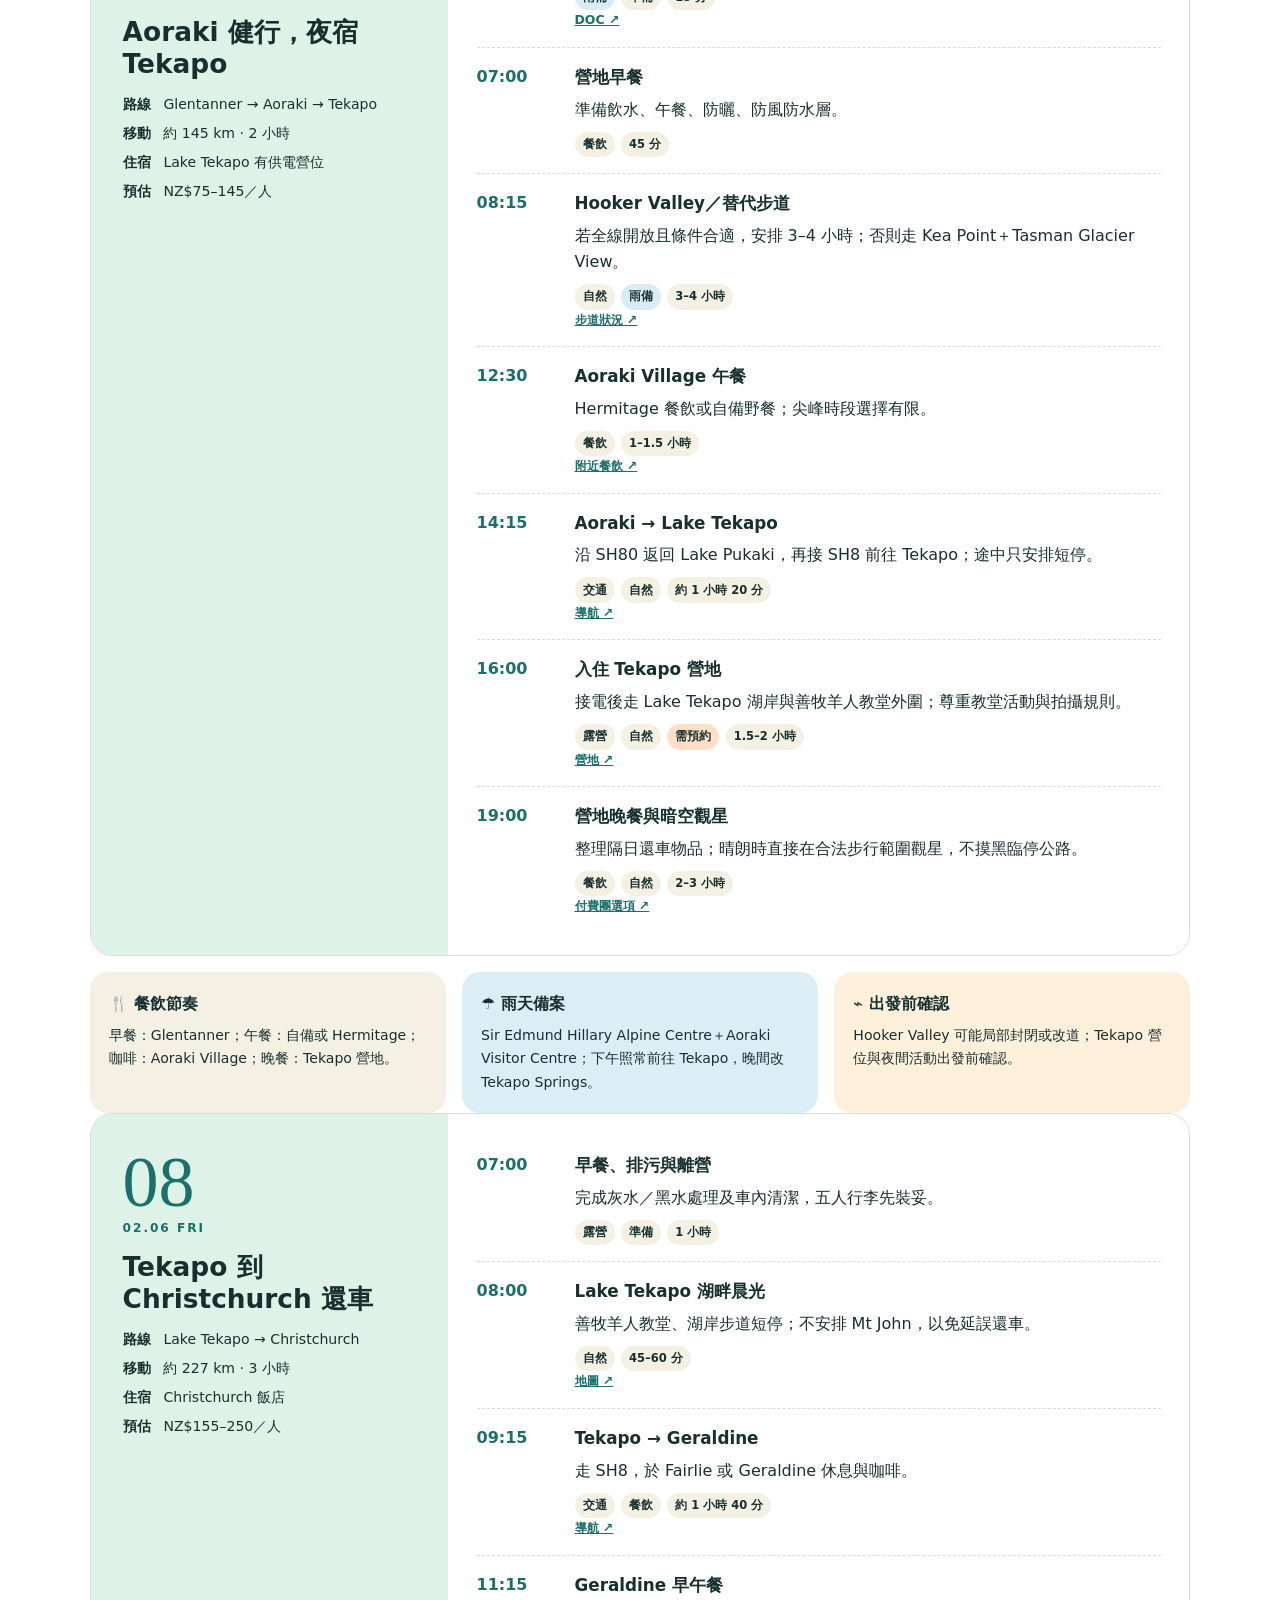
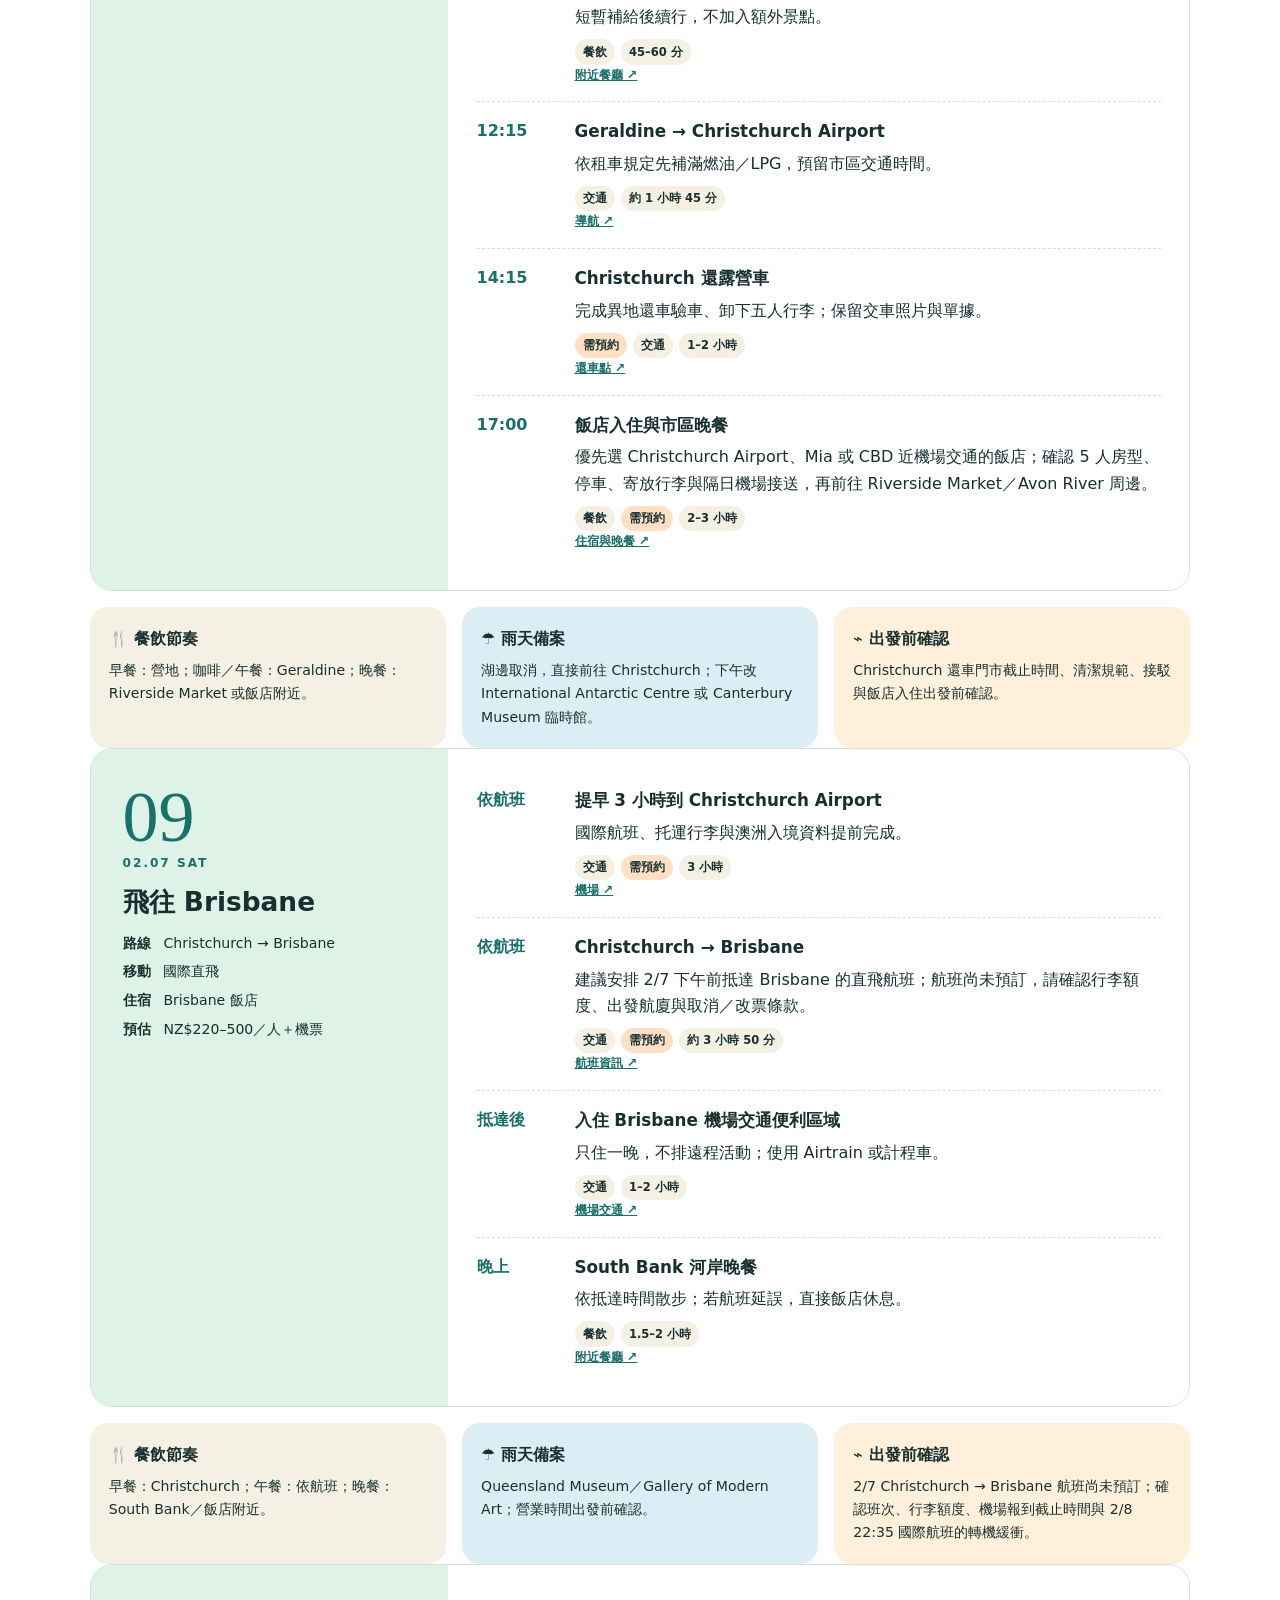
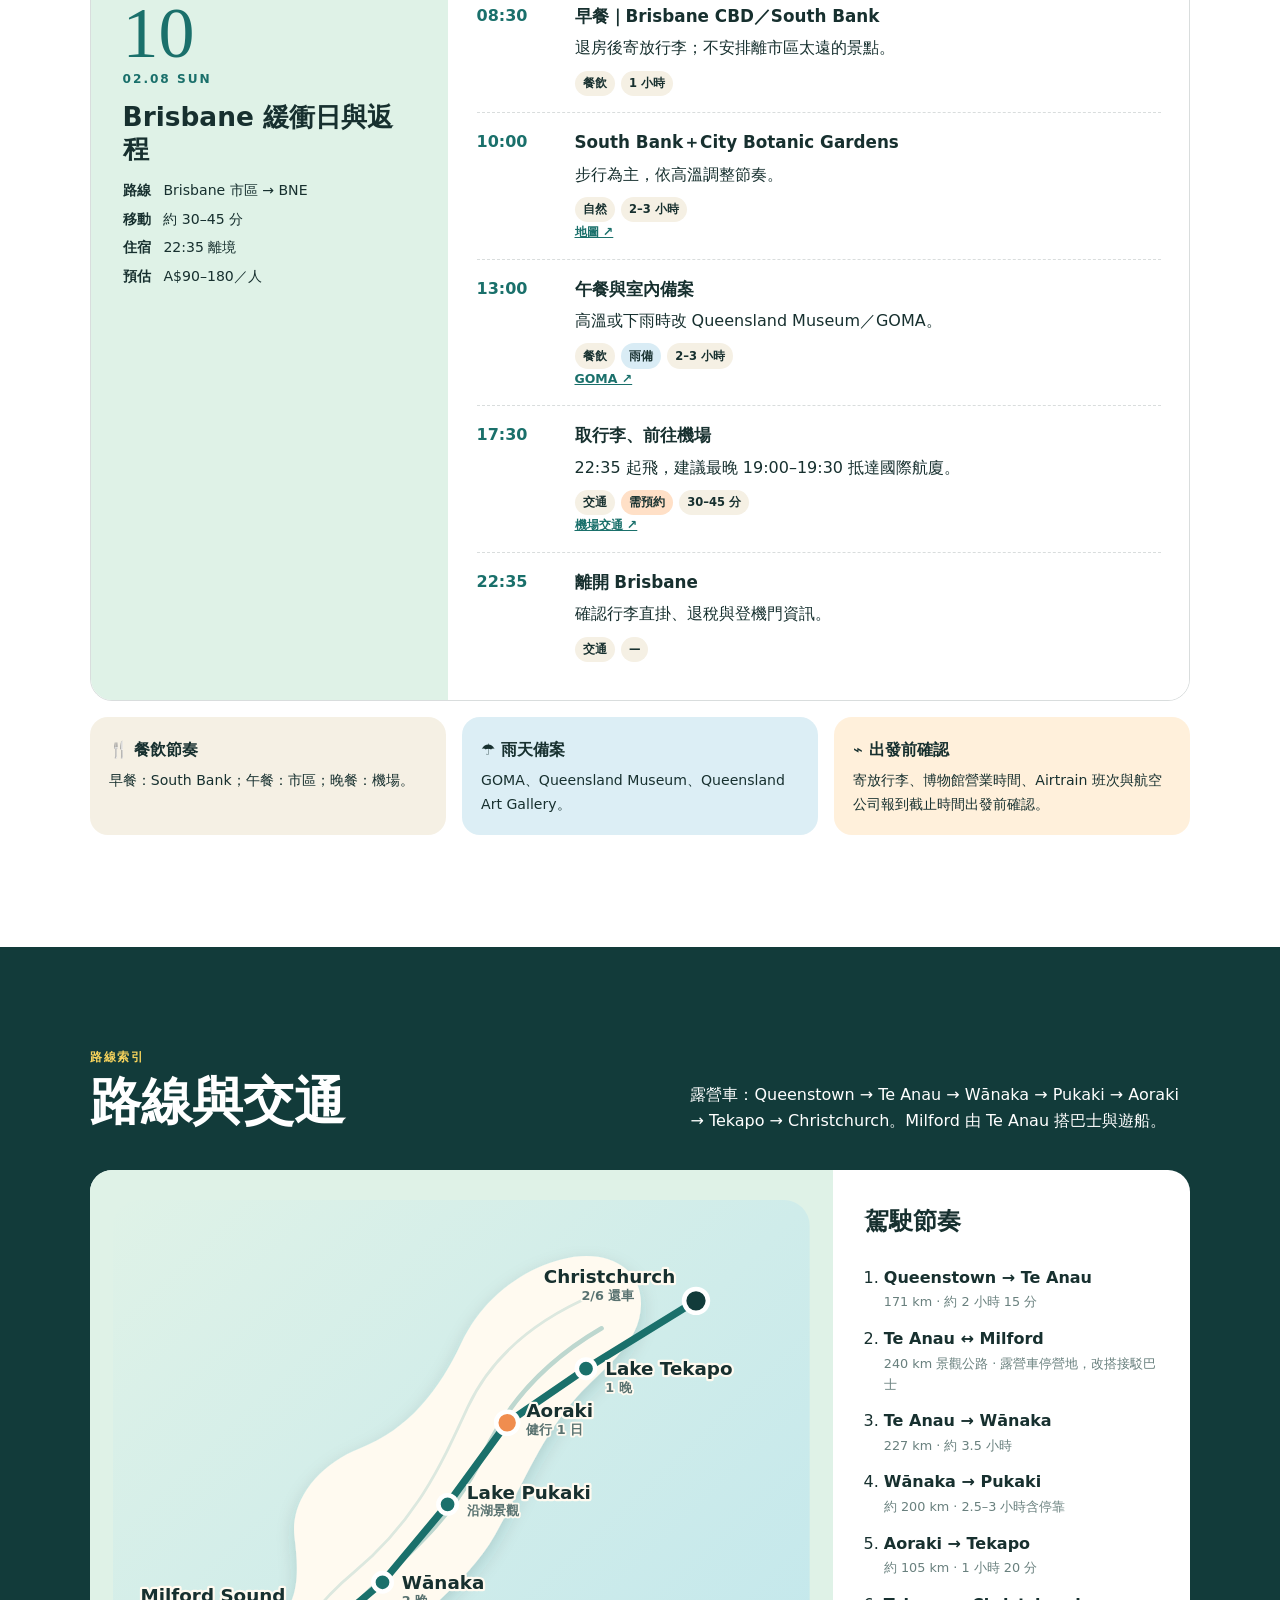
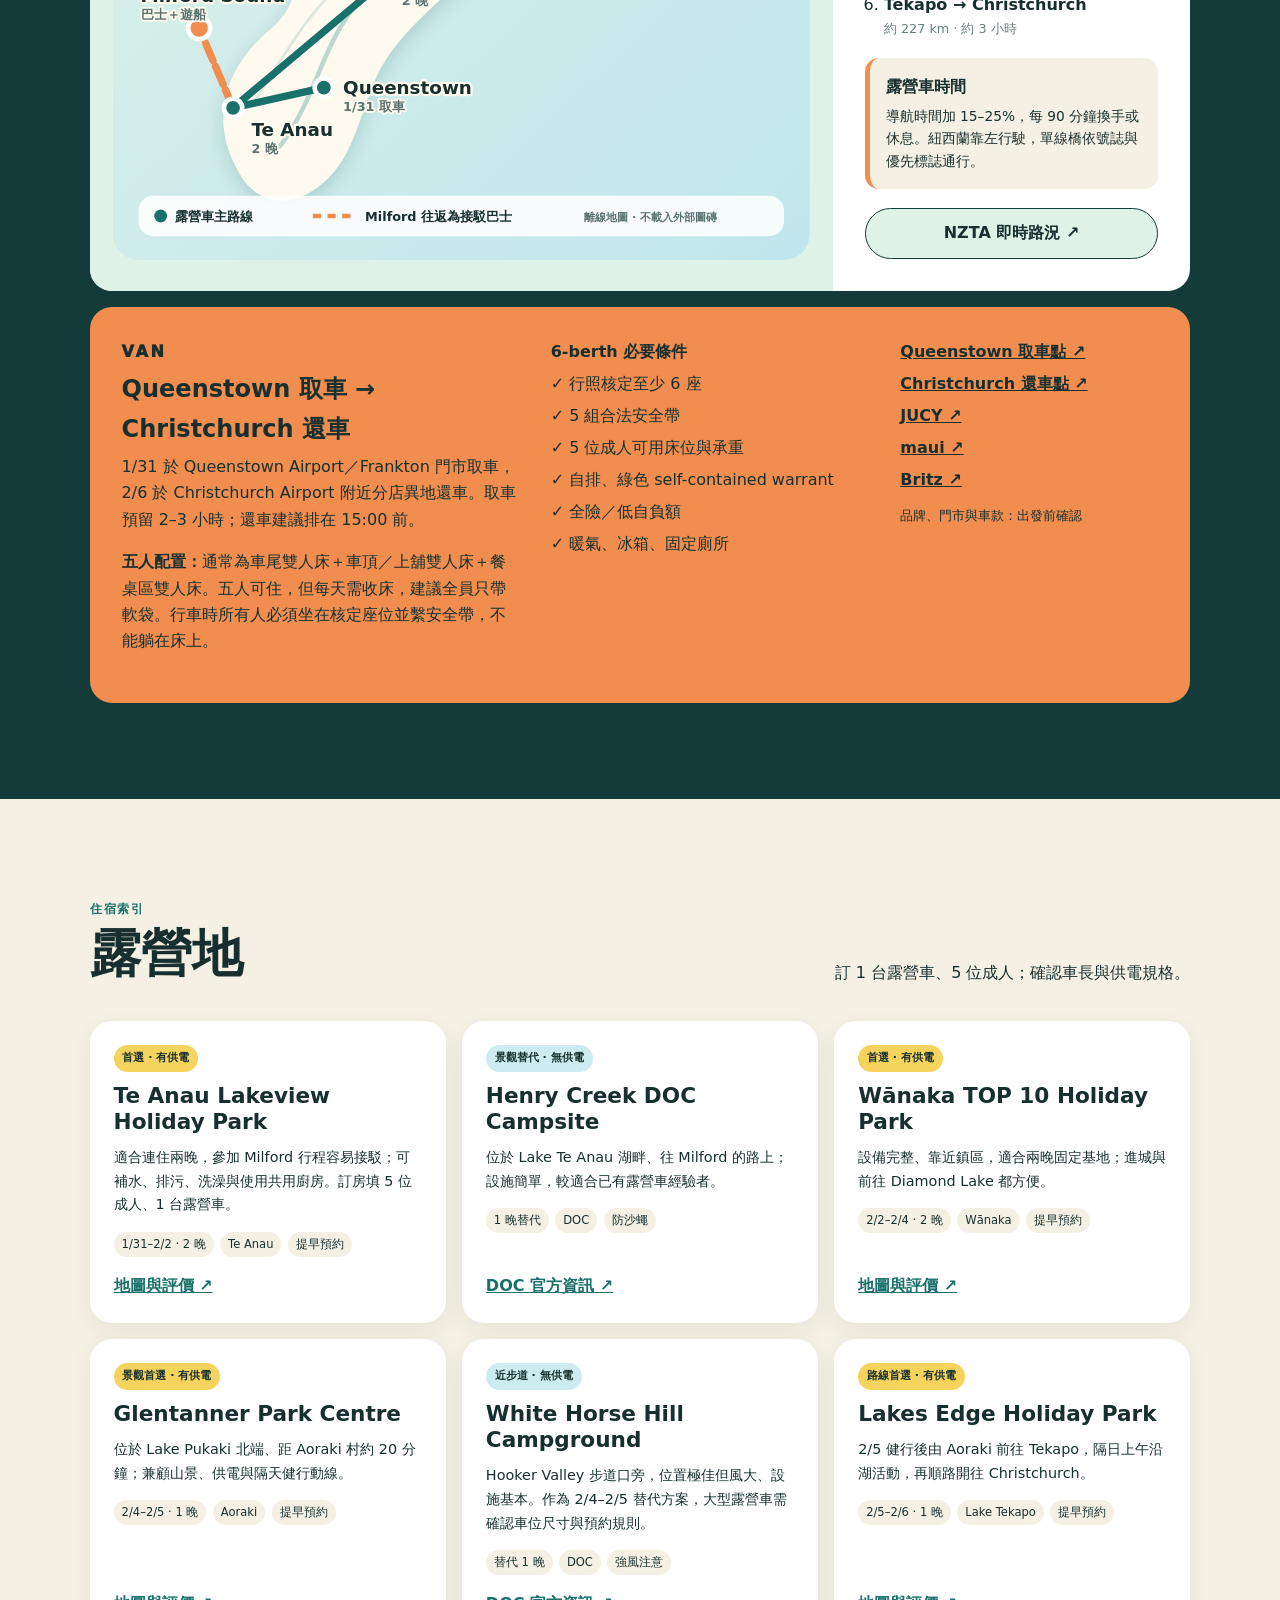
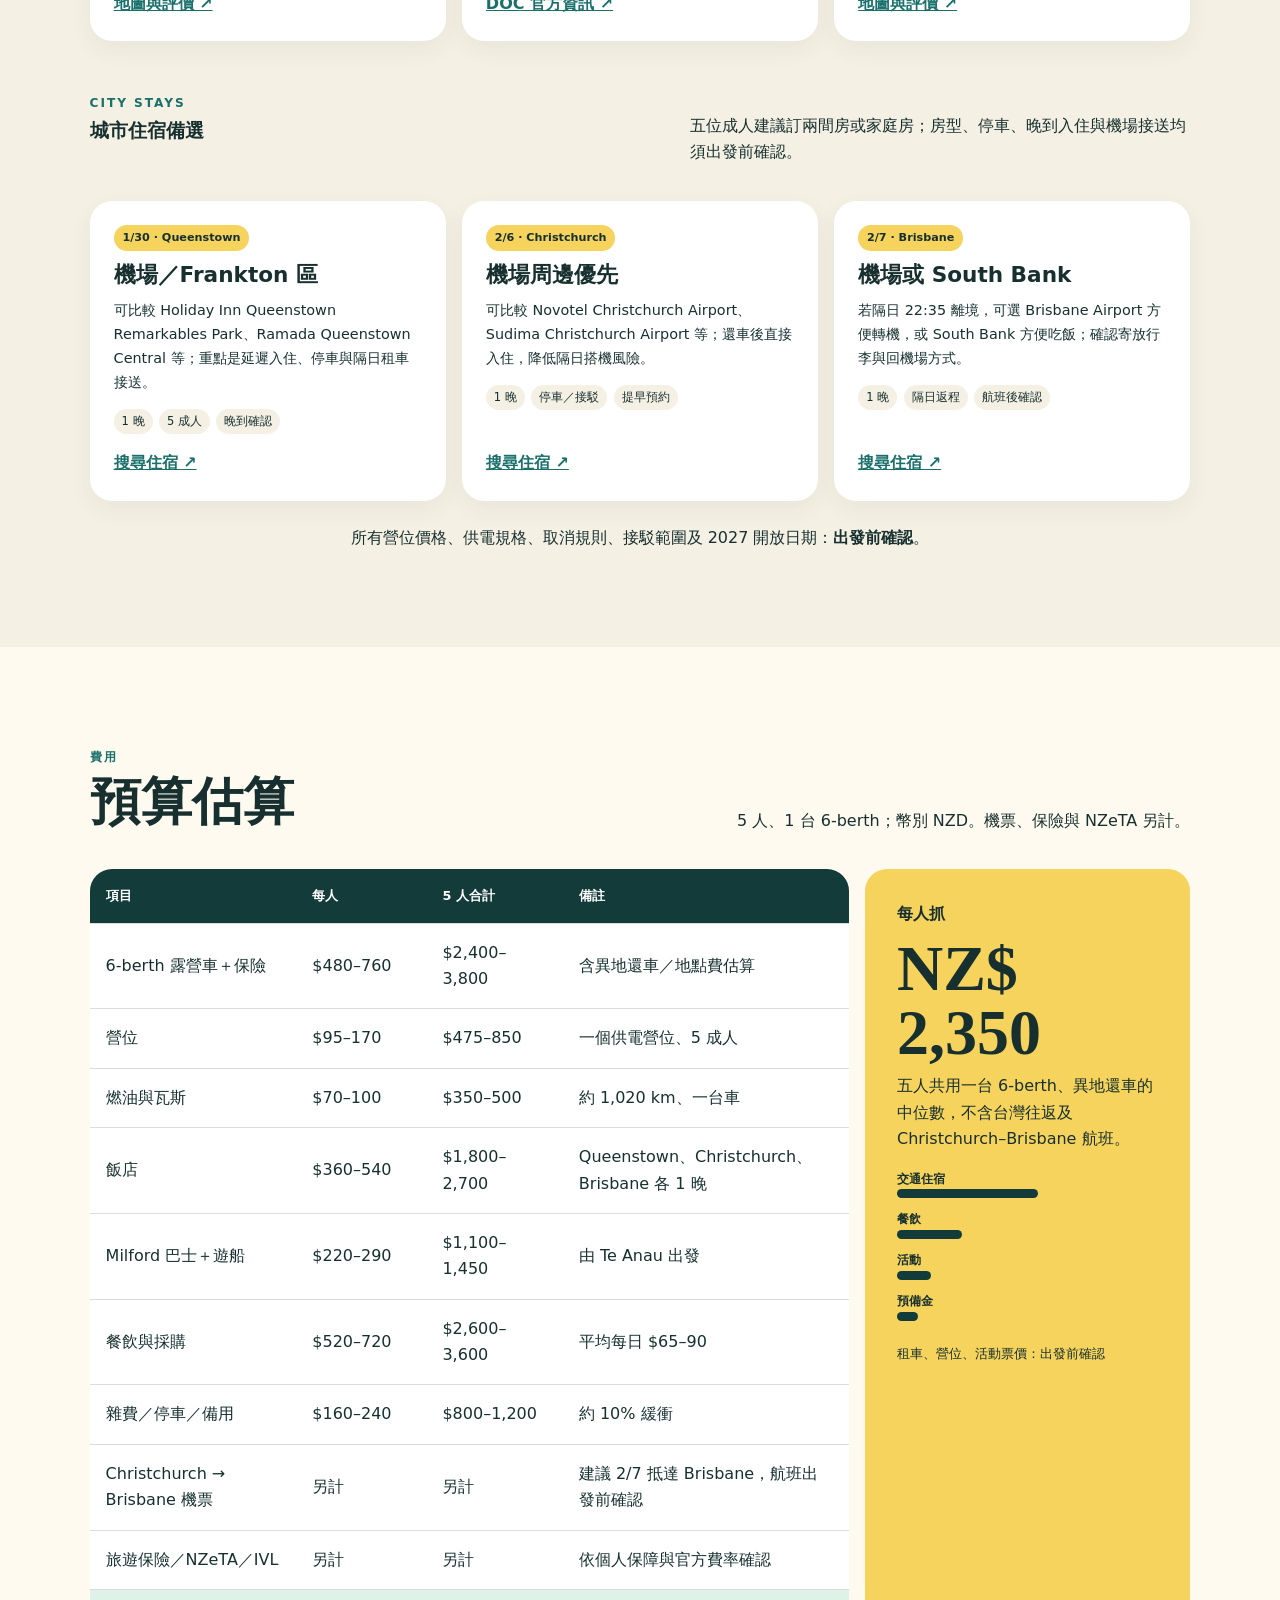
==== commit 5e5a03c9: "Update New Zealand roadtrip site" ====
--- a/index.html
+++ b/index.html
@@ -14,21 +14,33 @@
     <a class="brand" href="#overview" aria-label="回到行程總覽"><span>NZ</span> 南島旅行誌</a>
     <button class="nav-toggle" type="button" aria-expanded="false" aria-controls="mainNav">選單</button>
     <nav id="mainNav" aria-label="主要導覽">
-      <a href="#overview">總覽</a><a href="#days">每日行程</a><a href="#route">地圖</a><a href="#camps">營地</a><a href="#budget">預算</a><a href="#prepare">行前準備</a>
+      <a href="#overview">總覽</a><a href="#days">每日行程</a><a href="#route">地圖</a><a href="#camps">營地</a><a href="#budget">預算</a><a href="#prepare">行前準備</a><a href="todo.html">待辦</a>
     </nav>
   </header>
 
   <main>
     <section class="hero" id="overview">
       <div class="hero-copy">
-        <p class="eyebrow">2027.01.30 — 02.08 · 5 位成人</p>
-        <h1>從峽灣開進冰河藍，<br><em>十日九夜南島旅行</em></h1>
-        <p class="hero-lead">1/30 抵達 Queenstown、2/6 Christchurch 還車、2/7 飛往 Brisbane，露營車串起 Milford Sound、Wānaka、Lake Pukaki、Aoraki 與 Tekapo；一路向北，不走回頭路。</p>
+        <p class="eyebrow">ROAD ATLAS · 2027.01.30 — 02.08 · 5 位成人</p>
+        <h1>這趟旅程<br><em>怎麼走</em></h1>
+        <p class="hero-lead">Queenstown 取車，經 Te Anau、Milford、Wānaka、Pukaki、Aoraki、Tekapo，於 Christchurch 還車。以路線、駕駛時間與預訂狀態為主。</p>
         <div class="hero-actions">
-          <a class="button primary" href="#days">查看每日行程</a>
-          <a class="button ghost" href="https://www.google.com/maps/dir/Queenstown,+New+Zealand/Te+Anau,+New+Zealand/Wanaka,+New+Zealand/Lake+Pukaki,+New+Zealand/Aoraki+Mount+Cook+National+Park,+New+Zealand/Lake+Tekapo,+New+Zealand/Christchurch,+New+Zealand" target="_blank" rel="noopener">露營車主路線 ↗</a>
-          <a class="button ghost" href="https://www.google.com/maps/dir/Te+Anau,+New+Zealand/Milford+Sound,+New+Zealand" target="_blank" rel="noopener">Milford 巴士路線 ↗</a>
-        </div>
+          <a class="button primary" href="#route">先看路線</a>
+          <a class="button ghost" href="#days">按日期閱讀</a>
+          <a class="button ghost" href="#prepare">查看尚未確認事項</a>
+        </div>
+      </div>
+      <div class="route-strip" aria-label="行程路線索引">
+        <div class="route-strip-label"><span>主線</span><strong>北上路線</strong></div>
+        <div class="route-strip-line" aria-hidden="true"></div>
+        <a href="#route" class="route-node" data-stop="queenstown"><b>01</b><span>Queenstown</span></a>
+        <a href="#route" class="route-node" data-stop="te-anau"><b>02</b><span>Te Anau</span></a>
+        <a href="#route" class="route-node route-node--coach" data-stop="milford"><b>↗</b><span>Milford</span></a>
+        <a href="#route" class="route-node" data-stop="wanaka"><b>03</b><span>Wānaka</span></a>
+        <a href="#route" class="route-node" data-stop="pukaki"><b>04</b><span>Pukaki</span></a>
+        <a href="#route" class="route-node" data-stop="aoraki"><b>05</b><span>Aoraki</span></a>
+        <a href="#route" class="route-node" data-stop="tekapo"><b>06</b><span>Tekapo</span></a>
+        <a href="#route" class="route-node route-node--finish" data-stop="christchurch"><b>07</b><span>Christchurch</span></a>
       </div>
       <div class="trip-stats" aria-label="行程摘要">
         <div><strong>8</strong><span>紐西蘭住宿晚</span></div>
@@ -38,8 +50,19 @@
       </div>
     </section>
 
+    <section class="decision-board" aria-labelledby="decisionTitle">
+      <div class="decision-intro"><span class="section-kicker">目前狀態</span><h2 id="decisionTitle">待處理事項</h2><p>優先處理會影響路線、住宿與交通的項目。</p><a class="decision-link" href="todo.html">查看完整待辦 →</a></div>
+      <div class="decision-list">
+        <a class="decision-item decision-item--open" href="todo.html"><span class="decision-mark">01</span><span><strong>Milford coach＋cruise</strong><small>Te Anau 出發</small></span><b>待預訂</b></a>
+        <a class="decision-item decision-item--open" href="#camps"><span class="decision-mark">02</span><span><strong>Te Anau 露營地</strong><small>Tasman／Lakeview</small></span><b>待決定</b></a>
+        <a class="decision-item decision-item--open" href="todo.html"><span class="decision-mark">03</span><span><strong>Maui 還車時間</strong><small>原訂 16:00</small></span><b>待確認</b></a>
+        <a class="decision-item decision-item--open" href="todo.html"><span class="decision-mark">04</span><span><strong>Christchurch → Brisbane</strong><small>建議 2/7 抵達</small></span><b>待訂票</b></a>
+        <a class="decision-item decision-item--done" href="#route"><span class="decision-mark">05</span><span><strong>核心路線</strong><small>Wanaka／Pukaki／Milford</small></span><b>已確認</b></a>
+      </div>
+    </section>
+
     <section class="assumption-band" aria-labelledby="assumptionTitle">
-      <div><span class="section-kicker">PLAN NOTES</span><h2 id="assumptionTitle">行程設定與限制</h2></div>
+      <div><span class="section-kicker">TRIP RULES</span><h2 id="assumptionTitle">先記住這五件事</h2></div>
       <ul>
         <li>以 <strong>5 位成人</strong>估算，主要使用<strong>一台可合法乘坐及住宿 6 人的 6-berth 自排露營車</strong>。</li>
         <li>1/30 住 Queenstown 飯店；1/31 上午取車，2/6 下午於 Christchurch 還車。</li>
@@ -51,8 +74,8 @@
 
     <section class="planner" id="days">
       <div class="section-heading">
-        <div><span class="section-kicker">DAY BY DAY</span><h2>每日行程</h2></div>
-        <p>搜尋景點、餐廳或活動，亦可只顯示某一天與指定類型。</p>
+        <div><span class="section-kicker">日期索引</span><h2>每日行程</h2></div>
+        <p>依日期、類型或關鍵字篩選。</p>
       </div>
       <div class="planner-tools" role="search">
         <label class="searchbox"><span aria-hidden="true">⌕</span><input id="searchInput" type="search" placeholder="搜尋：Milford、咖啡、健行…" aria-label="搜尋行程"></label>
@@ -67,13 +90,14 @@
       </div>
       <div class="day-tabs" id="dayTabs" role="tablist" aria-label="選擇日期"></div>
       <div id="itinerary" class="itinerary" aria-live="polite"></div>
+      <p id="searchStatus" class="search-status" aria-live="polite"></p>
       <p id="noResults" class="empty" hidden>沒有符合條件的項目，請清除搜尋或切換篩選。</p>
     </section>
 
     <section class="route-section" id="route">
       <div class="section-heading light">
-        <div><span class="section-kicker">ROAD BOOK</span><h2>路線與交通</h2></div>
-        <p>露營車：Queenstown → Te Anau（停車）→ Wānaka → Lake Pukaki / Aoraki → Tekapo → Christchurch；Milford Sound 改搭 Te Anau 往返巴士＋遊船</p>
+        <div><span class="section-kicker">路線索引</span><h2>路線與交通</h2></div>
+        <p>露營車：Queenstown → Te Anau → Wānaka → Pukaki → Aoraki → Tekapo → Christchurch。Milford 由 Te Anau 搭巴士與遊船。</p>
       </div>
       <div class="map-shell">
         <div id="map" class="route-map" role="img" aria-label="Queenstown 經 Te Anau、Milford Sound、Wānaka、Lake Pukaki、Aoraki、Lake Tekapo，最後抵達 Christchurch 的路線示意圖">
@@ -88,26 +112,26 @@
             <path class="map-contour faint" d="M151 552c39-59 60-103 112-146 68-57 95-117 124-180 27-58 76-96 137-122"/>
             <path class="map-route-line camper-route" d="M230 532L131 554L294 417L365 332L430 243L516 184L636 110"/>
             <path class="map-route-line coach-route" d="M131 554L94 467L131 554"/>
-            <g class="route-stop"><circle cx="230" cy="532" r="10"/><text x="251" y="539">Queenstown</text><text class="stop-note" x="251" y="557">1/31 取車</text></g>
-            <g class="route-stop"><circle cx="131" cy="554" r="10"/><text x="151" y="585">Te Anau</text><text class="stop-note" x="151" y="603">2 晚</text></g>
-            <g class="route-stop highlight"><circle cx="94" cy="467" r="12"/><text x="30" y="439">Milford Sound</text><text class="stop-note" x="30" y="457">巴士＋遊船</text></g>
-            <g class="route-stop"><circle cx="294" cy="417" r="10"/><text x="315" y="424">Wānaka</text><text class="stop-note" x="315" y="442">2 晚</text></g>
-            <g class="route-stop"><circle cx="365" cy="332" r="10"/><text x="386" y="326">Lake Pukaki</text><text class="stop-note" x="386" y="344">沿湖景觀</text></g>
-            <g class="route-stop highlight"><circle cx="430" cy="243" r="12"/><text x="451" y="237">Aoraki</text><text class="stop-note" x="451" y="255">健行 1 日</text></g>
-            <g class="route-stop"><circle cx="516" cy="184" r="10"/><text x="537" y="191">Lake Tekapo</text><text class="stop-note" x="537" y="209">1 晚</text></g>
-            <g class="route-stop finish"><circle cx="636" cy="110" r="13"/><text x="470" y="91">Christchurch</text><text class="stop-note" x="511" y="109">2/6 還車</text></g>
+            <g class="route-stop" data-stop="queenstown" tabindex="0" role="button" aria-label="選擇 Queenstown"><circle cx="230" cy="532" r="10"/><text x="251" y="539">Queenstown</text><text class="stop-note" x="251" y="557">1/31 取車</text></g>
+            <g class="route-stop" data-stop="te-anau" tabindex="0" role="button" aria-label="選擇 Te Anau"><circle cx="131" cy="554" r="10"/><text x="151" y="585">Te Anau</text><text class="stop-note" x="151" y="603">2 晚</text></g>
+            <g class="route-stop highlight" data-stop="milford" tabindex="0" role="button" aria-label="選擇 Milford Sound"><circle cx="94" cy="467" r="12"/><text x="30" y="439">Milford Sound</text><text class="stop-note" x="30" y="457">巴士＋遊船</text></g>
+            <g class="route-stop" data-stop="wanaka" tabindex="0" role="button" aria-label="選擇 Wānaka"><circle cx="294" cy="417" r="10"/><text x="315" y="424">Wānaka</text><text class="stop-note" x="315" y="442">2 晚</text></g>
+            <g class="route-stop" data-stop="pukaki" tabindex="0" role="button" aria-label="選擇 Lake Pukaki"><circle cx="365" cy="332" r="10"/><text x="386" y="326">Lake Pukaki</text><text class="stop-note" x="386" y="344">沿湖景觀</text></g>
+            <g class="route-stop highlight" data-stop="aoraki" tabindex="0" role="button" aria-label="選擇 Aoraki"><circle cx="430" cy="243" r="12"/><text x="451" y="237">Aoraki</text><text class="stop-note" x="451" y="255">健行 1 日</text></g>
+            <g class="route-stop" data-stop="tekapo" tabindex="0" role="button" aria-label="選擇 Lake Tekapo"><circle cx="516" cy="184" r="10"/><text x="537" y="191">Lake Tekapo</text><text class="stop-note" x="537" y="209">1 晚</text></g>
+            <g class="route-stop finish" data-stop="christchurch" tabindex="0" role="button" aria-label="選擇 Christchurch"><circle cx="636" cy="110" r="13"/><text x="470" y="91">Christchurch</text><text class="stop-note" x="511" y="109">2/6 還車</text></g>
             <g class="map-legend" transform="translate(28 650)"><rect width="704" height="44" rx="16"/><circle cx="24" cy="22" r="7"/><text x="40" y="27">露營車主路線</text><path d="M190 22h46"/><text x="247" y="27">Milford 往返為接駁巴士</text><text class="offline-note" x="486" y="27">離線地圖 · 不載入外部圖磚</text></g>
           </svg>
         </div>
         <aside class="route-notes">
           <h3>駕駛節奏</h3>
           <ol>
-            <li><strong>Queenstown → Te Anau</strong><span>171 km · 約 2 小時 15 分</span></li>
-            <li><strong>Te Anau ↔ Milford</strong><span>240 km 景觀公路 · 露營車停營地，改搭接駁巴士</span></li>
-            <li><strong>Te Anau → Wānaka</strong><span>227 km · 約 3.5 小時</span></li>
-            <li><strong>Wānaka → Pukaki</strong><span>約 200 km · 2.5–3 小時含停靠</span></li>
-            <li><strong>Aoraki → Tekapo</strong><span>約 105 km · 1 小時 20 分</span></li>
-            <li><strong>Tekapo → Christchurch</strong><span>約 227 km · 約 3 小時</span></li>
+            <li data-stop="queenstown"><strong>Queenstown → Te Anau</strong><span>171 km · 約 2 小時 15 分</span></li>
+            <li data-stop="milford"><strong>Te Anau ↔ Milford</strong><span>240 km 景觀公路 · 露營車停營地，改搭接駁巴士</span></li>
+            <li data-stop="wanaka"><strong>Te Anau → Wānaka</strong><span>227 km · 約 3.5 小時</span></li>
+            <li data-stop="pukaki"><strong>Wānaka → Pukaki</strong><span>約 200 km · 2.5–3 小時含停靠</span></li>
+            <li data-stop="aoraki"><strong>Aoraki → Tekapo</strong><span>約 105 km · 1 小時 20 分</span></li>
+            <li data-stop="christchurch"><strong>Tekapo → Christchurch</strong><span>約 227 km · 約 3 小時</span></li>
           </ol>
           <div class="callout warning"><strong>露營車時間</strong><p>導航時間加 15–25%，每 90 分鐘換手或休息。紐西蘭靠左行駛，單線橋依號誌與優先標誌通行。</p></div>
           <a class="button map-button" href="https://www.nzta.govt.nz/traffic-and-travel-information/" target="_blank" rel="noopener">NZTA 即時路況 ↗</a>
@@ -128,7 +152,7 @@
     </section>
 
     <section class="camps-section" id="camps">
-      <div class="section-heading"><div><span class="section-kicker">SLEEP OUTSIDE</span><h2>每站露營地</h2></div><p>夏季營位有限；一台 6-berth 只需一個營位，但訂房時必須填寫 5 位成人並確認車長限制。</p></div>
+      <div class="section-heading"><div><span class="section-kicker">住宿索引</span><h2>露營地</h2></div><p>訂 1 台露營車、5 位成人；確認車長與供電規格。</p></div>
       <div class="card-grid" id="campGrid">
         <article class="info-card searchable" data-category="camp booking" data-search="Te Anau Lakeview Holiday Park Milford 露營">
           <span class="status">首選 · 有供電</span><h3>Te Anau Lakeview Holiday Park</h3><p>適合連住兩晚，參加 Milford 行程容易接駁；可補水、排污、洗澡與使用共用廚房。訂房填 5 位成人、1 台露營車。</p><div class="meta"><span>1/31–2/2 · 2 晚</span><span>Te Anau</span><span>提早預約</span></div><a href="https://www.google.com/maps/search/Te+Anau+Lakeview+Holiday+Park" target="_blank" rel="noopener">地圖與評價 ↗</a>
@@ -159,7 +183,7 @@
     </section>
 
     <section class="budget-section" id="budget">
-      <div class="section-heading"><div><span class="section-kicker">MONEY MAP</span><h2>預算估算</h2></div><p>以 5 人、一台 6-berth、Queenstown 取車／Christchurch 還車、旺季 6 晚估算；幣別 NZD。機票、保險與 NZeTA 另列。</p></div>
+      <div class="section-heading"><div><span class="section-kicker">費用</span><h2>預算估算</h2></div><p>5 人、1 台 6-berth；幣別 NZD。機票、保險與 NZeTA 另計。</p></div>
       <div class="budget-layout">
         <div class="budget-table-wrap">
           <table>
@@ -187,7 +211,7 @@
     </section>
 
     <section class="prepare-section" id="prepare">
-      <div class="section-heading light"><div><span class="section-kicker">BEFORE YOU GO</span><h2>行前準備</h2></div><p>按一下可勾選；狀態只儲存在這台裝置。</p></div>
+      <div class="section-heading light"><div><span class="section-kicker">行前</span><h2>準備清單</h2></div><p>勾選狀態儲存在本機。</p></div>
       <div class="prep-grid">
         <article><h3>證件與預約</h3><label><input type="checkbox"> 護照效期、NZeTA 與 IVL</label><label><input type="checkbox"> 台灣駕照＋英文譯本／國際駕照，並攜帶正本</label><label><input type="checkbox"> 兩位以上登記駕駛與駕照類別</label><label><input type="checkbox"> 露營車異地還車、押金與全險條款</label><label><input type="checkbox"> Milford 巴士＋遊船與全部營位</label><label><input type="checkbox"> 2/7 Christchurch–Brisbane 航班與行李</label><label><input type="checkbox"> 旅遊保險、道路救援與緊急聯絡</label></article>
         <article><h3>露營與健行</h3><label><input type="checkbox"> 防水外套與保暖中層</label><label><input type="checkbox"> 防滑健行鞋、羊毛襪</label><label><input type="checkbox"> 防曬、帽子、墨鏡</label><label><input type="checkbox"> 沙蠅防蚊液</label><label><input type="checkbox"> 小型頭燈、行動電源</label><label><input type="checkbox"> 軟殼行李袋，避免大型硬殼箱</label></article>
@@ -197,7 +221,7 @@
     </section>
 
     <section class="safety-section">
-      <div class="section-heading"><div><span class="section-kicker">GOOD TRAVELLER</span><h2>禮儀、安全與避雷</h2></div></div>
+      <div class="section-heading"><div><span class="section-kicker">注意事項</span><h2>禮儀與安全</h2></div></div>
       <div class="safety-grid">
         <article><span>01</span><h3>尊重 whenua（土地）</h3><p>步道不越界、不碰野生動物；鞋底入境前清潔。地名優先使用 Māori／雙語名稱，勿踩入私人牧場拍照。</p></article>
         <article><span>02</span><h3>不要把自包含當通行證</h3><p>有綠色 warrant 仍不代表到處能停。只在合法營位過夜，不在景點停車場架桌椅或排放廢水。</p></article>
@@ -222,3 +246,4 @@
   <script src="app.js"></script>
 </body>
 </html>
+
--- a/style.css
+++ b/style.css
@@ -4,3 +4,4 @@
 @media(max-width:640px){body{font-size:16px}.topbar{padding:0 1rem}.hero,.assumption-band,.magazine-grid,.planner,.route-section,.camps-section,.budget-section,.prepare-section,.safety-section,.live-links{padding-left:1rem;padding-right:1rem}.hero{min-height:auto;padding-top:3rem}.hero-photo{min-height:310px;border-width:6px}.trip-stats{grid-template-columns:repeat(2,1fr)}.trip-stats div:nth-child(2){border-right:0}.trip-stats div:nth-child(-n+2){border-bottom:1px solid rgba(255,255,255,.16)}.assumption-band{gap:1.2rem;padding-top:3rem;padding-bottom:3rem}.feature{min-height:390px}.feature>div{padding:1.3rem}.section-heading{display:block}.section-heading>p{margin-top:.6rem}.filters{flex-wrap:nowrap;overflow-x:auto;padding-bottom:.4rem}.filter{flex:0 0 auto}.day-hero{border:0}.day-summary,.timeline{padding:1.2rem}.timeline-item{grid-template-columns:62px 1fr;gap:.6rem}.day-extras,.card-grid,.prep-grid,.safety-grid{grid-template-columns:1fr}.rental-card{gap:1rem}.map-shell #map{min-height:360px}.route-notes{padding:1.2rem}.budget-total{padding:1.4rem}footer{align-items:flex-start;flex-direction:column;padding:2rem 1rem}h1{font-size:3.2rem}.magazine-grid,.planner,.route-section,.camps-section,.budget-section,.prepare-section,.safety-section{padding-top:4rem;padding-bottom:4rem}}
 @media print{.topbar,.planner-tools,.day-tabs,#map,.live-links,footer button{display:none!important}.hero{min-height:auto}.day-panel{display:block!important;break-inside:avoid}.route-notes{grid-column:1/-1}.card-grid{grid-template-columns:repeat(2,1fr)}body{background:#fff}.planner,.camps-section,.budget-section,.safety-section,.prepare-section,.route-section{padding:2rem}}
 .route-map{display:grid;place-items:center;padding:1.2rem;background:#dff2e7;overflow:hidden}.route-map svg{display:block;width:100%;height:100%;max-height:660px}.map-land{fill:#fffaf0;filter:url(#mapShadow)}.map-contour{fill:none;stroke:#bdd7cf;stroke-width:5;stroke-linecap:round}.map-contour.faint{stroke:#dce8df;stroke-width:3}.map-route-line{fill:none;stroke:#f08d4f;stroke-width:8;stroke-linecap:round;stroke-linejoin:round;stroke-dasharray:15 13}.map-route-line.camper-route{stroke-dasharray:none;stroke:#1a706b}.map-route-line.coach-route{stroke:#f08d4f;stroke-dasharray:15 13}.route-stop circle{fill:#1a706b;stroke:#fff;stroke-width:5}.route-stop.highlight circle{fill:#f08d4f}.route-stop.finish circle{fill:#123b3a}.route-stop text{fill:#17302f;font-size:20px;font-weight:900;paint-order:stroke;stroke:#fffaf0;stroke-width:5px;stroke-linejoin:round}.route-stop .stop-note{font-size:14px;font-weight:750;fill:#597270;stroke-width:4px}.map-legend rect{fill:#fff;opacity:.88}.map-legend circle{fill:#1a706b}.map-legend path{stroke:#f08d4f;stroke-width:5;stroke-dasharray:9 7}.map-legend text{font-size:14px;font-weight:800;fill:#17302f}.map-legend .offline-note{font-size:12px;fill:#597270}@media(max-width:640px){.route-map{padding:.35rem}.route-map svg{min-height:360px}.route-stop text{font-size:22px}.route-stop .stop-note{font-size:16px}.map-legend .offline-note{display:none}}
+.hero{grid-template-columns:1fr}.hero-copy{max-width:980px}.item-links{align-items:center}.image-toggle{border:1px solid var(--teal);background:var(--mint);color:var(--deep);border-radius:999px;padding:.22rem .62rem;font-size:.78rem;font-weight:850}.image-toggle:hover,.image-toggle:focus-visible{background:var(--teal);color:#fff}.item-image{margin:.9rem 0 0;max-width:560px;border-radius:16px;overflow:hidden;background:var(--paper);box-shadow:0 8px 24px rgba(20,54,52,.12)}.item-image img{aspect-ratio:16/9;object-fit:cover}.item-image figcaption{padding:.45rem .7rem;font-size:.8rem;font-weight:800}.item-image[hidden]{display:none}
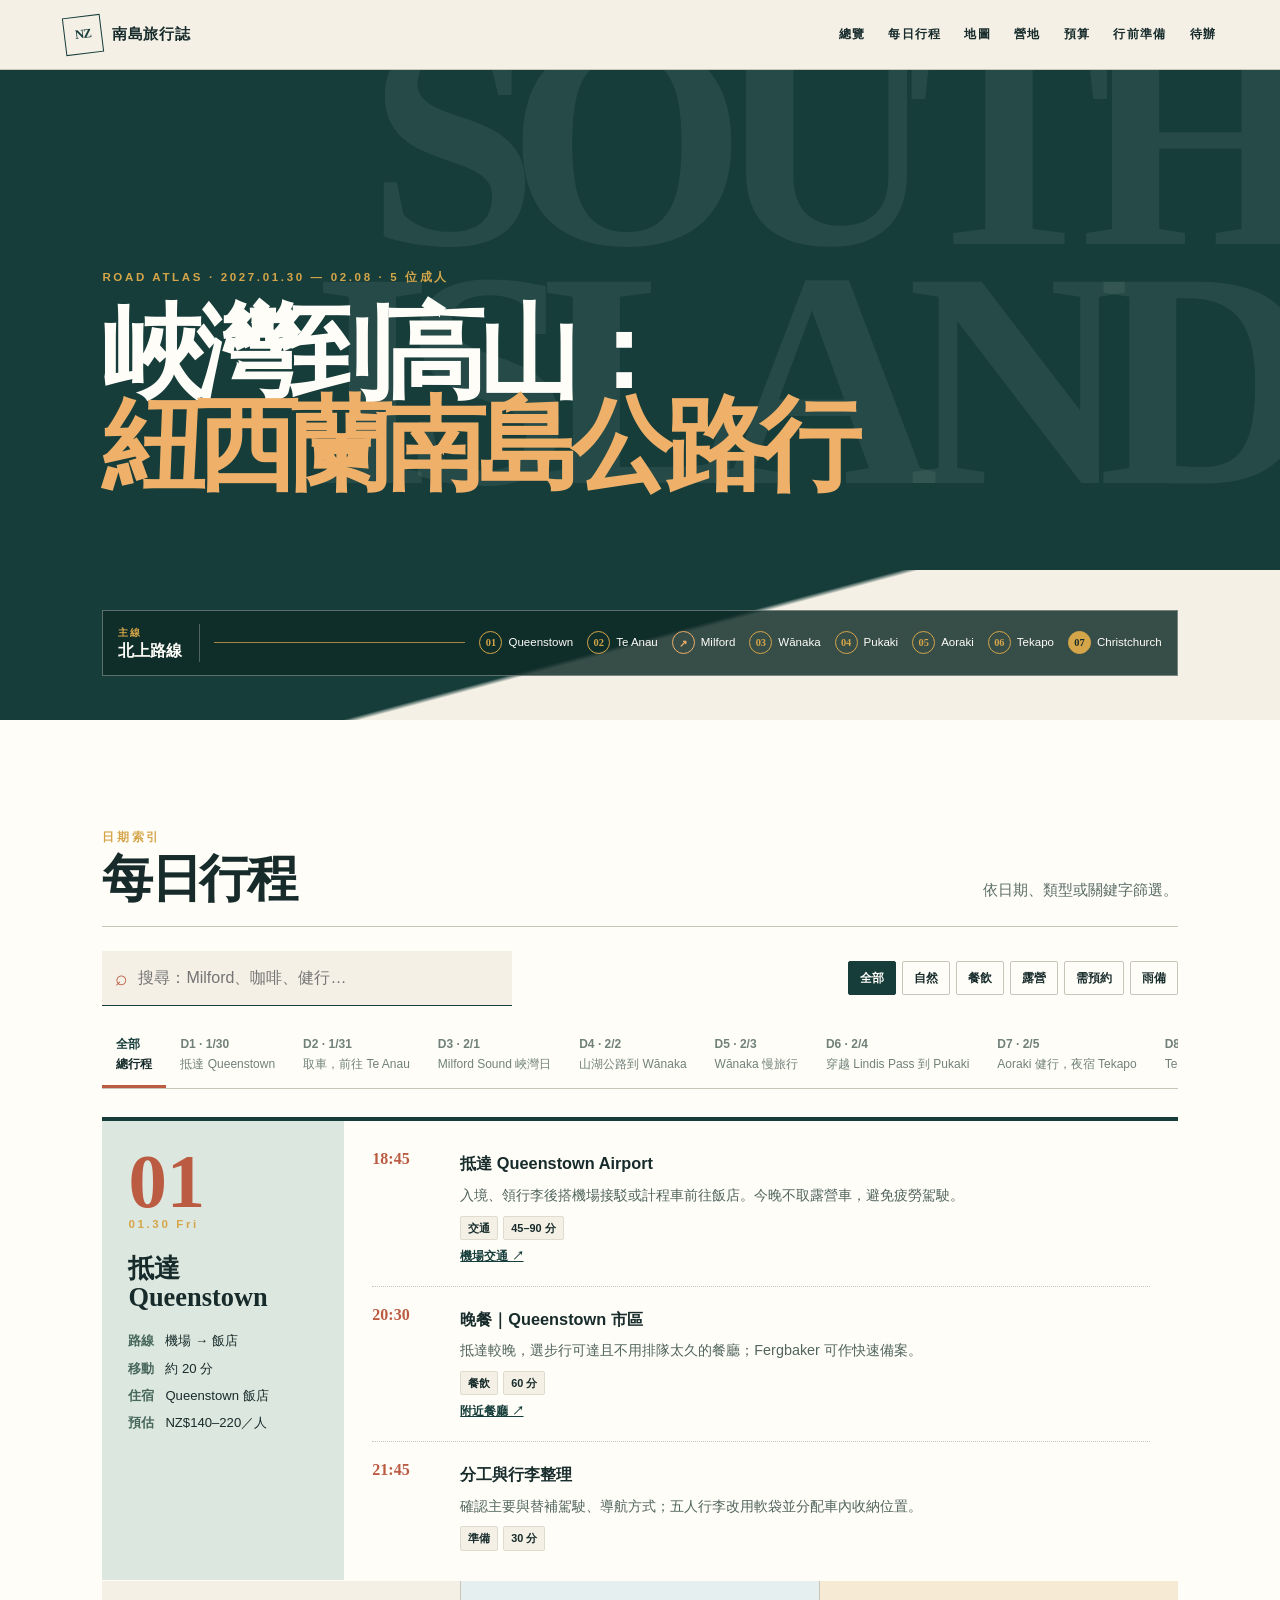
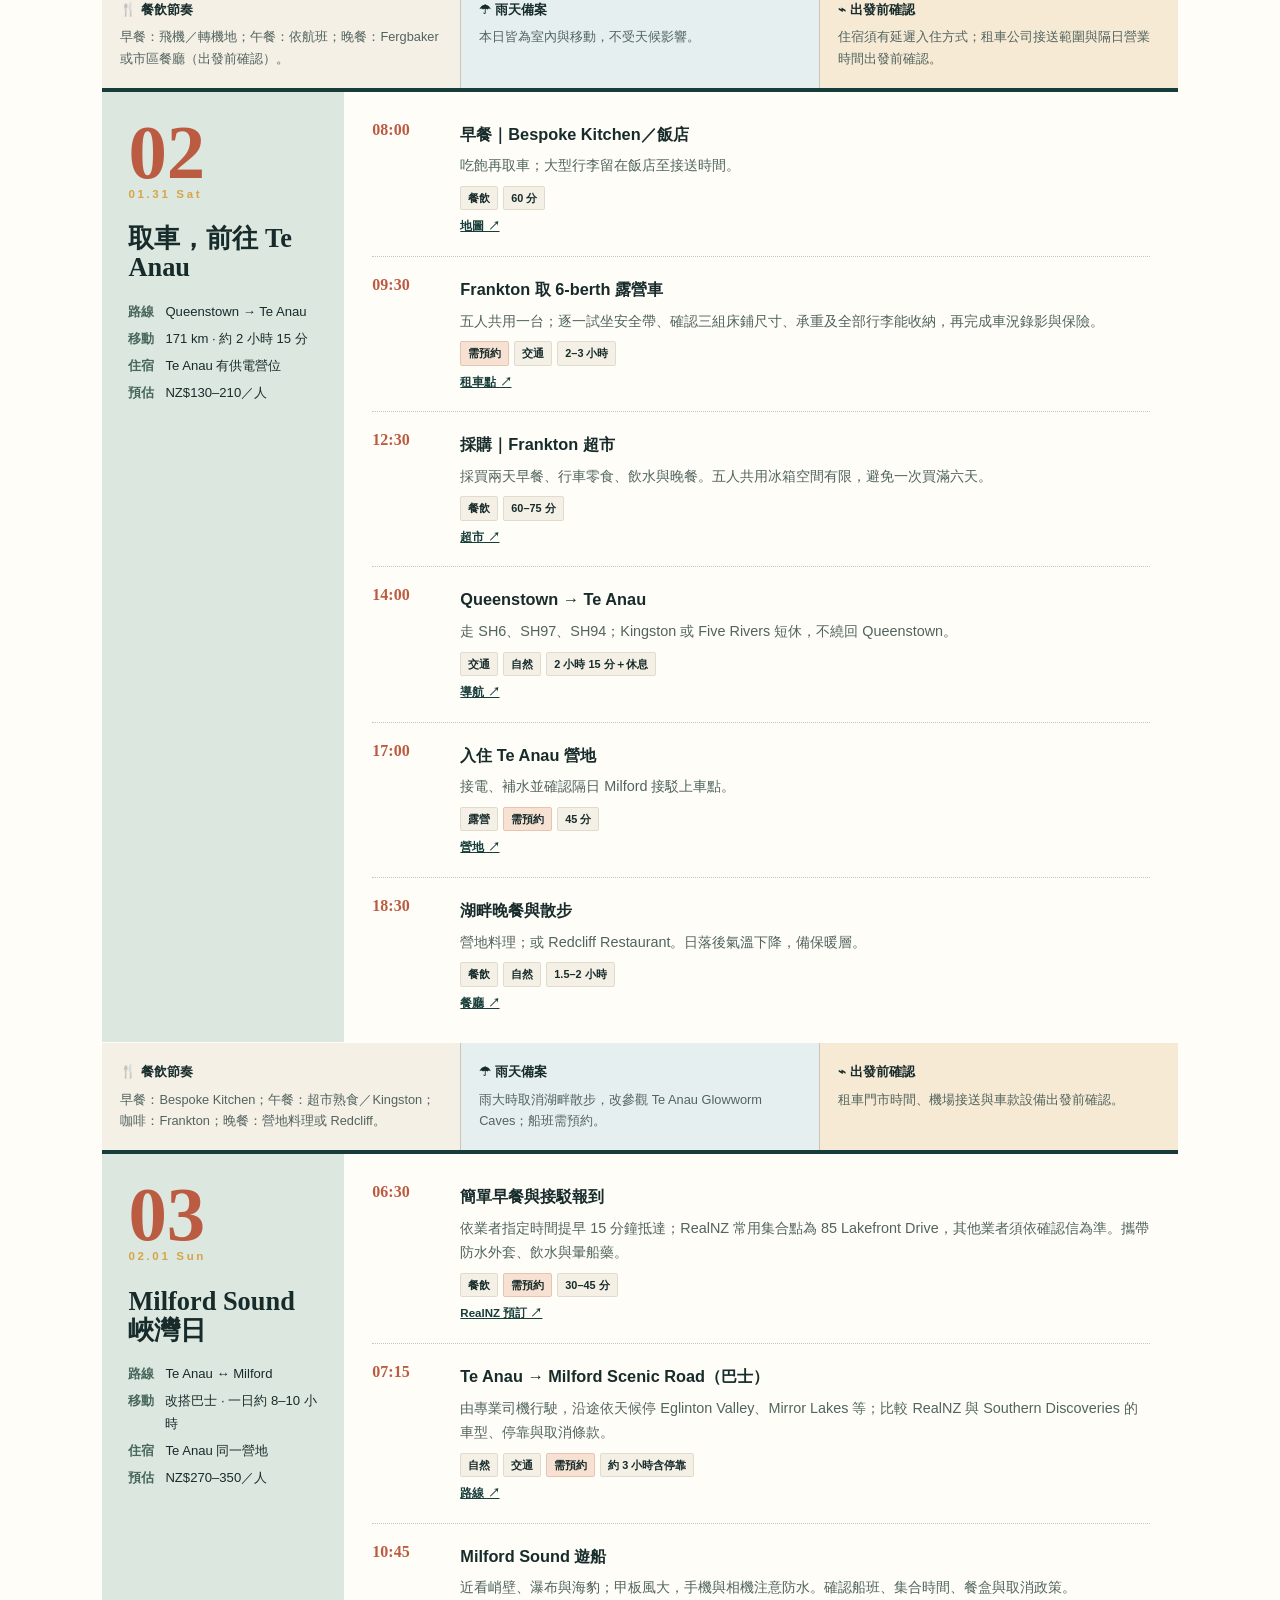
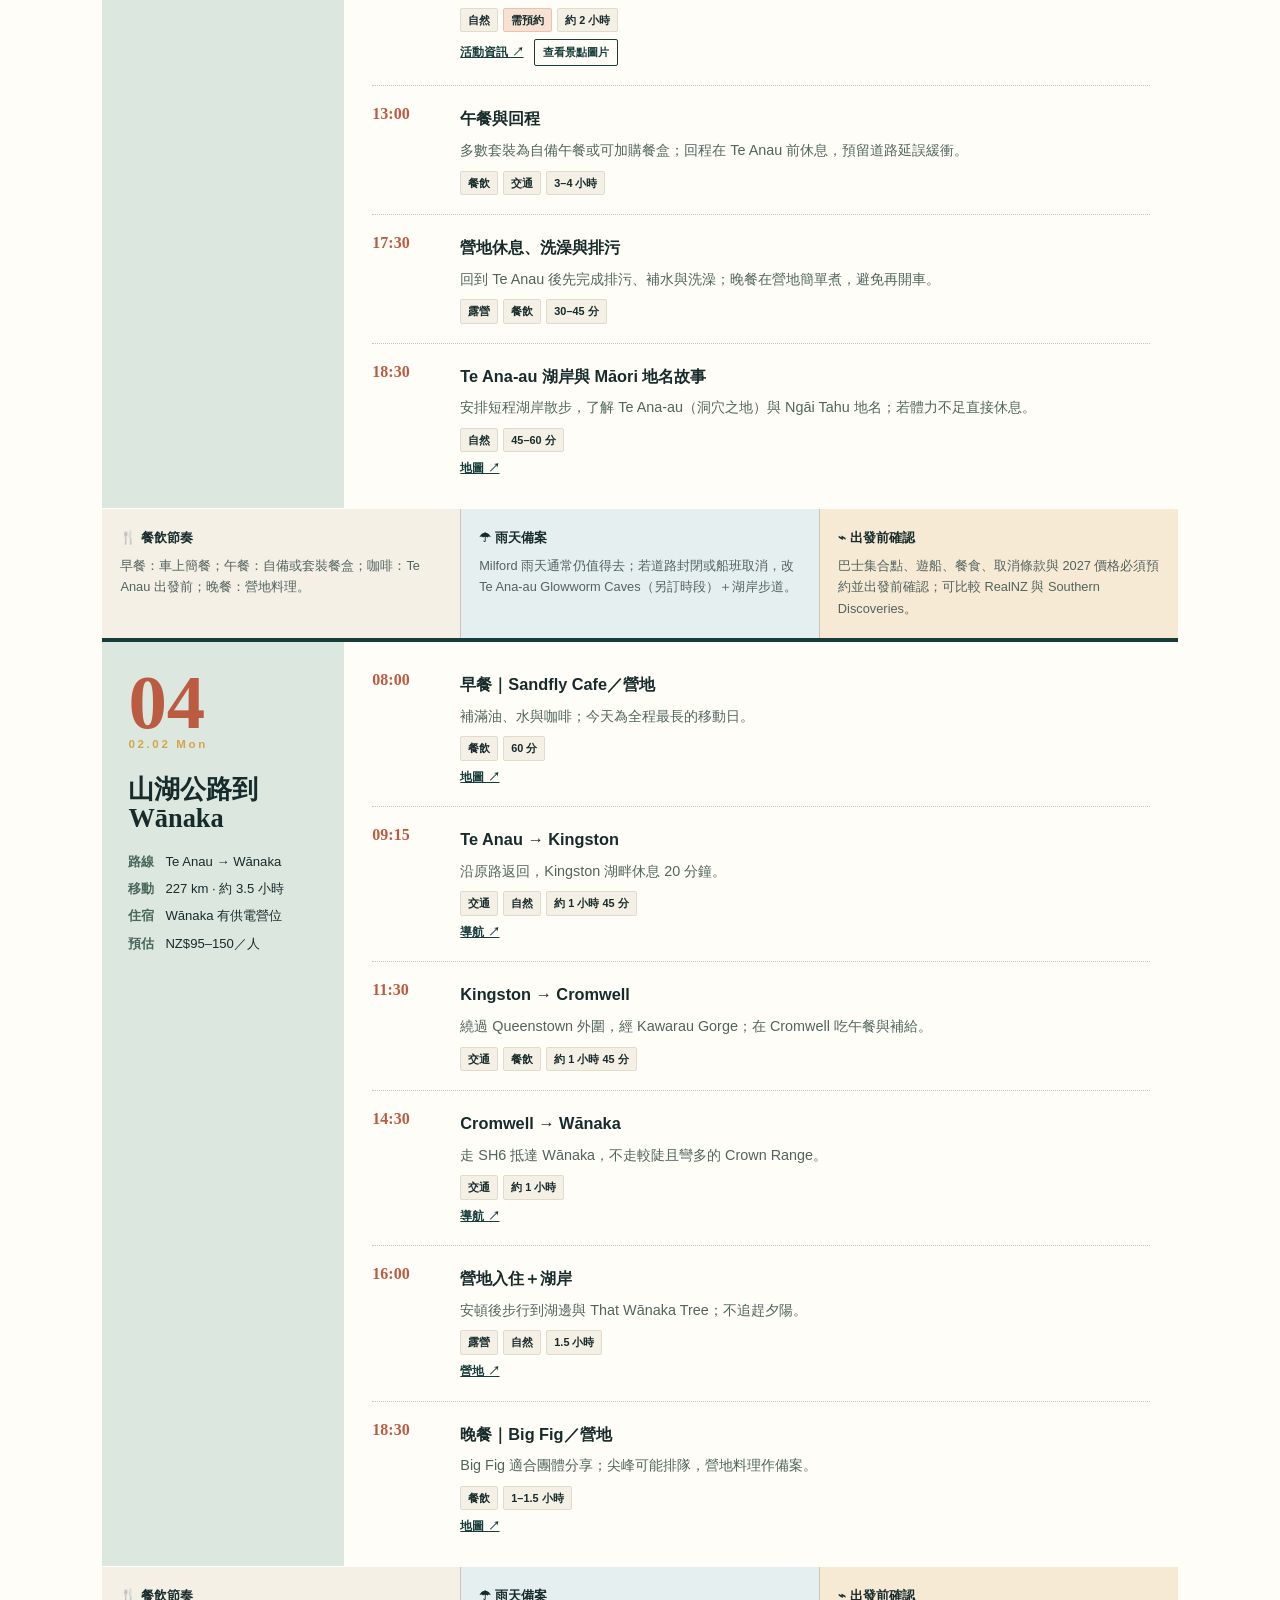
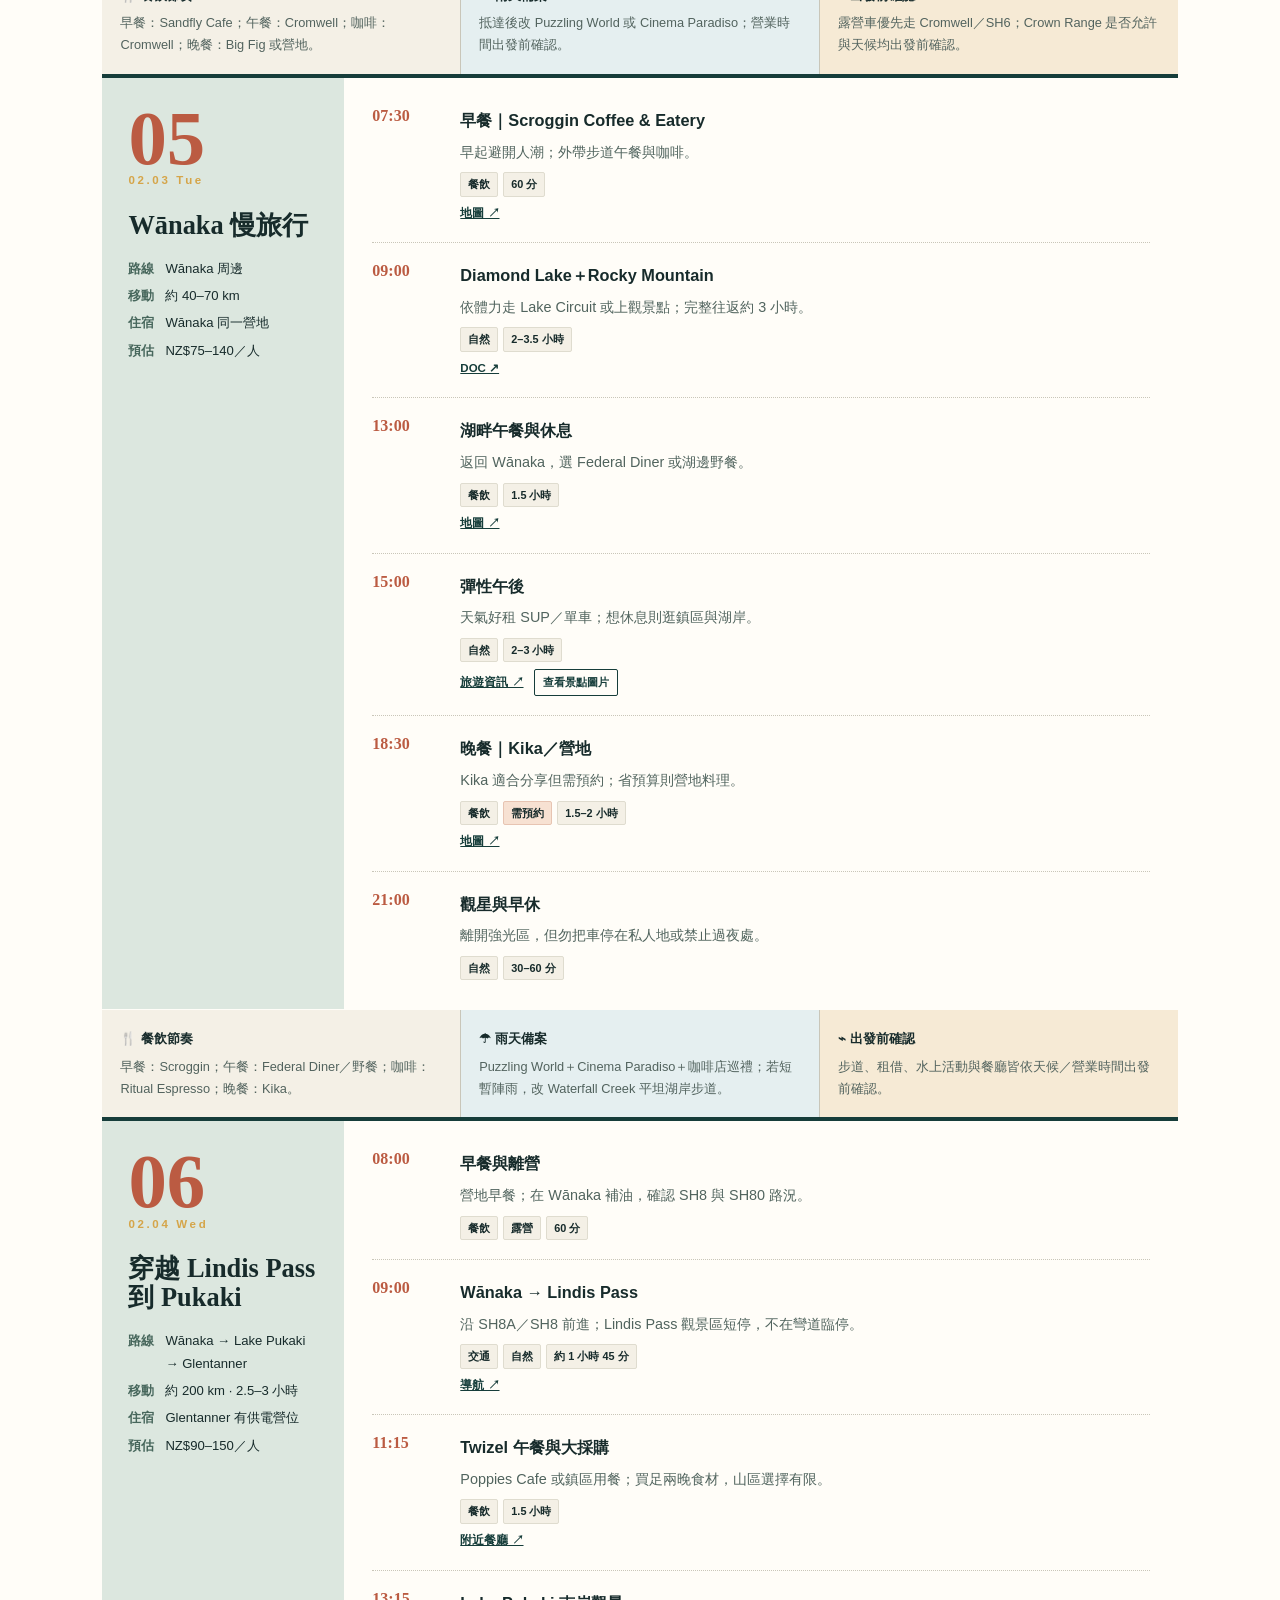
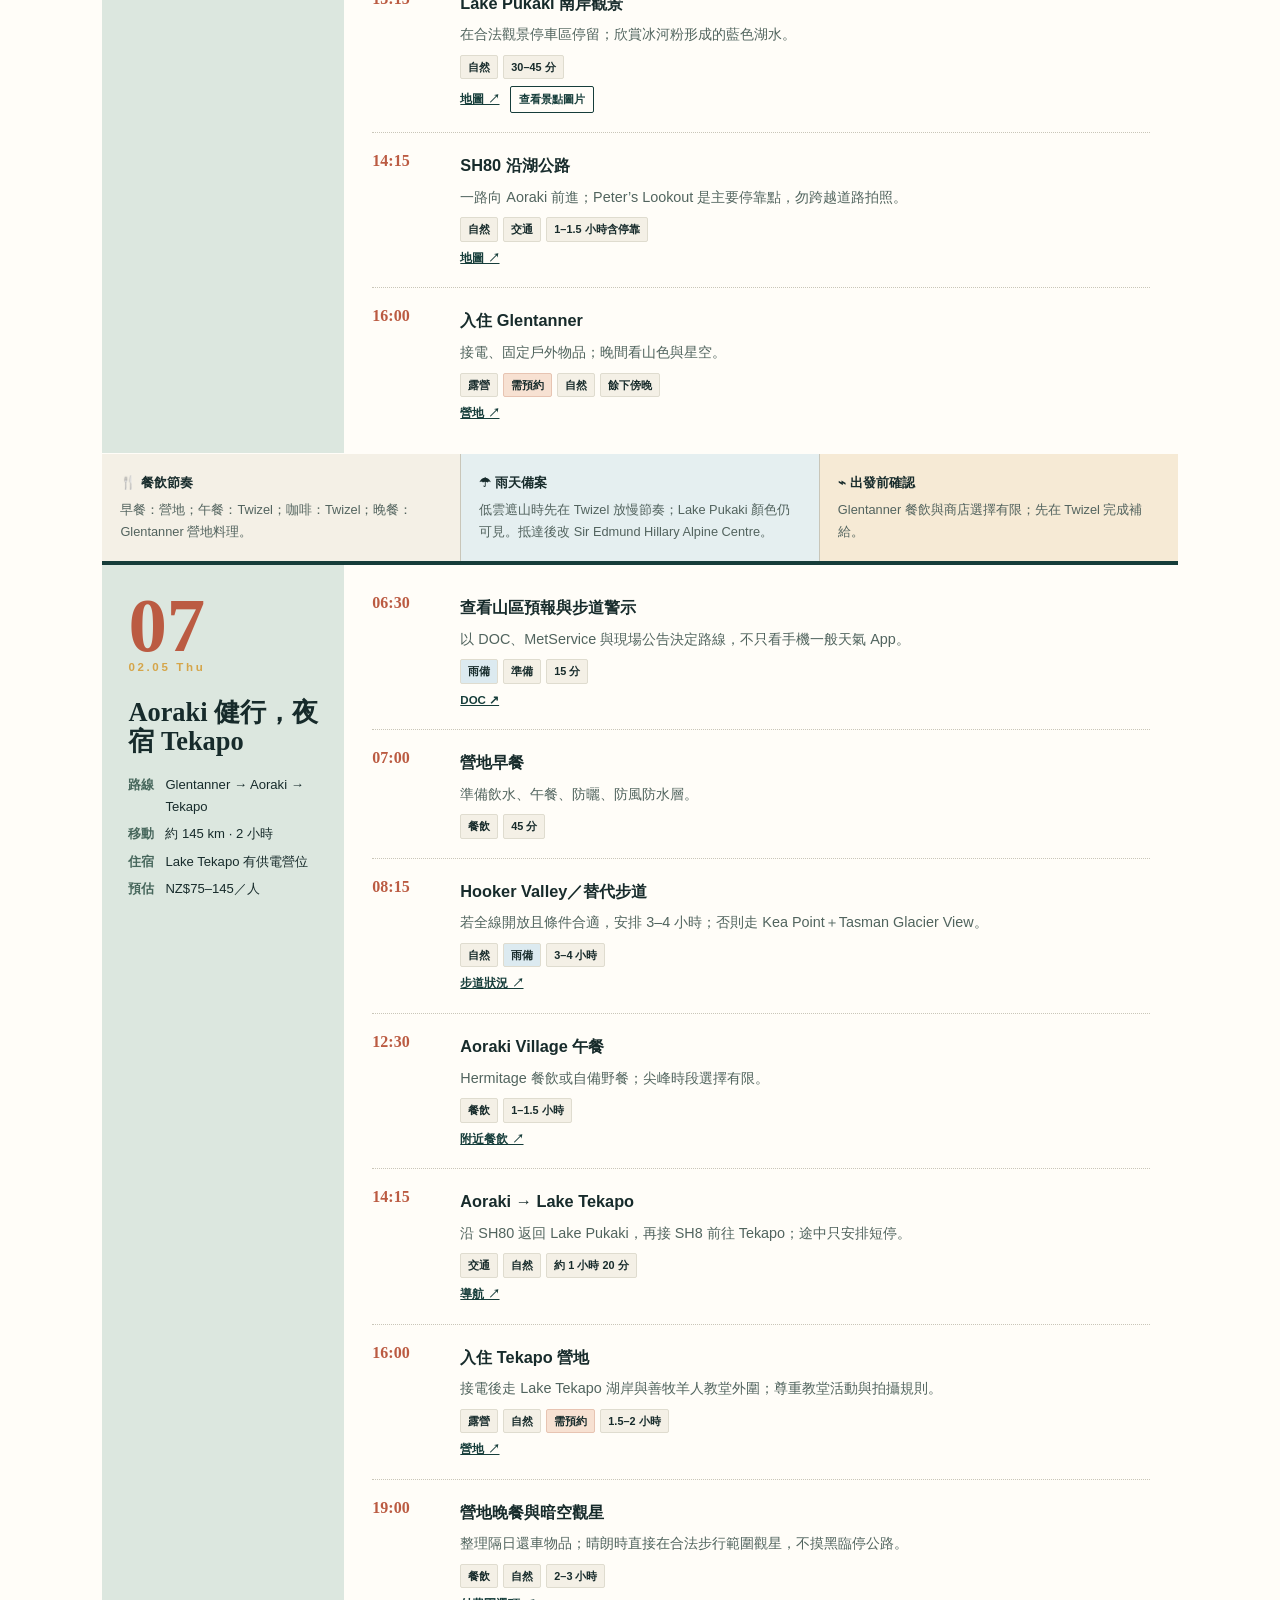
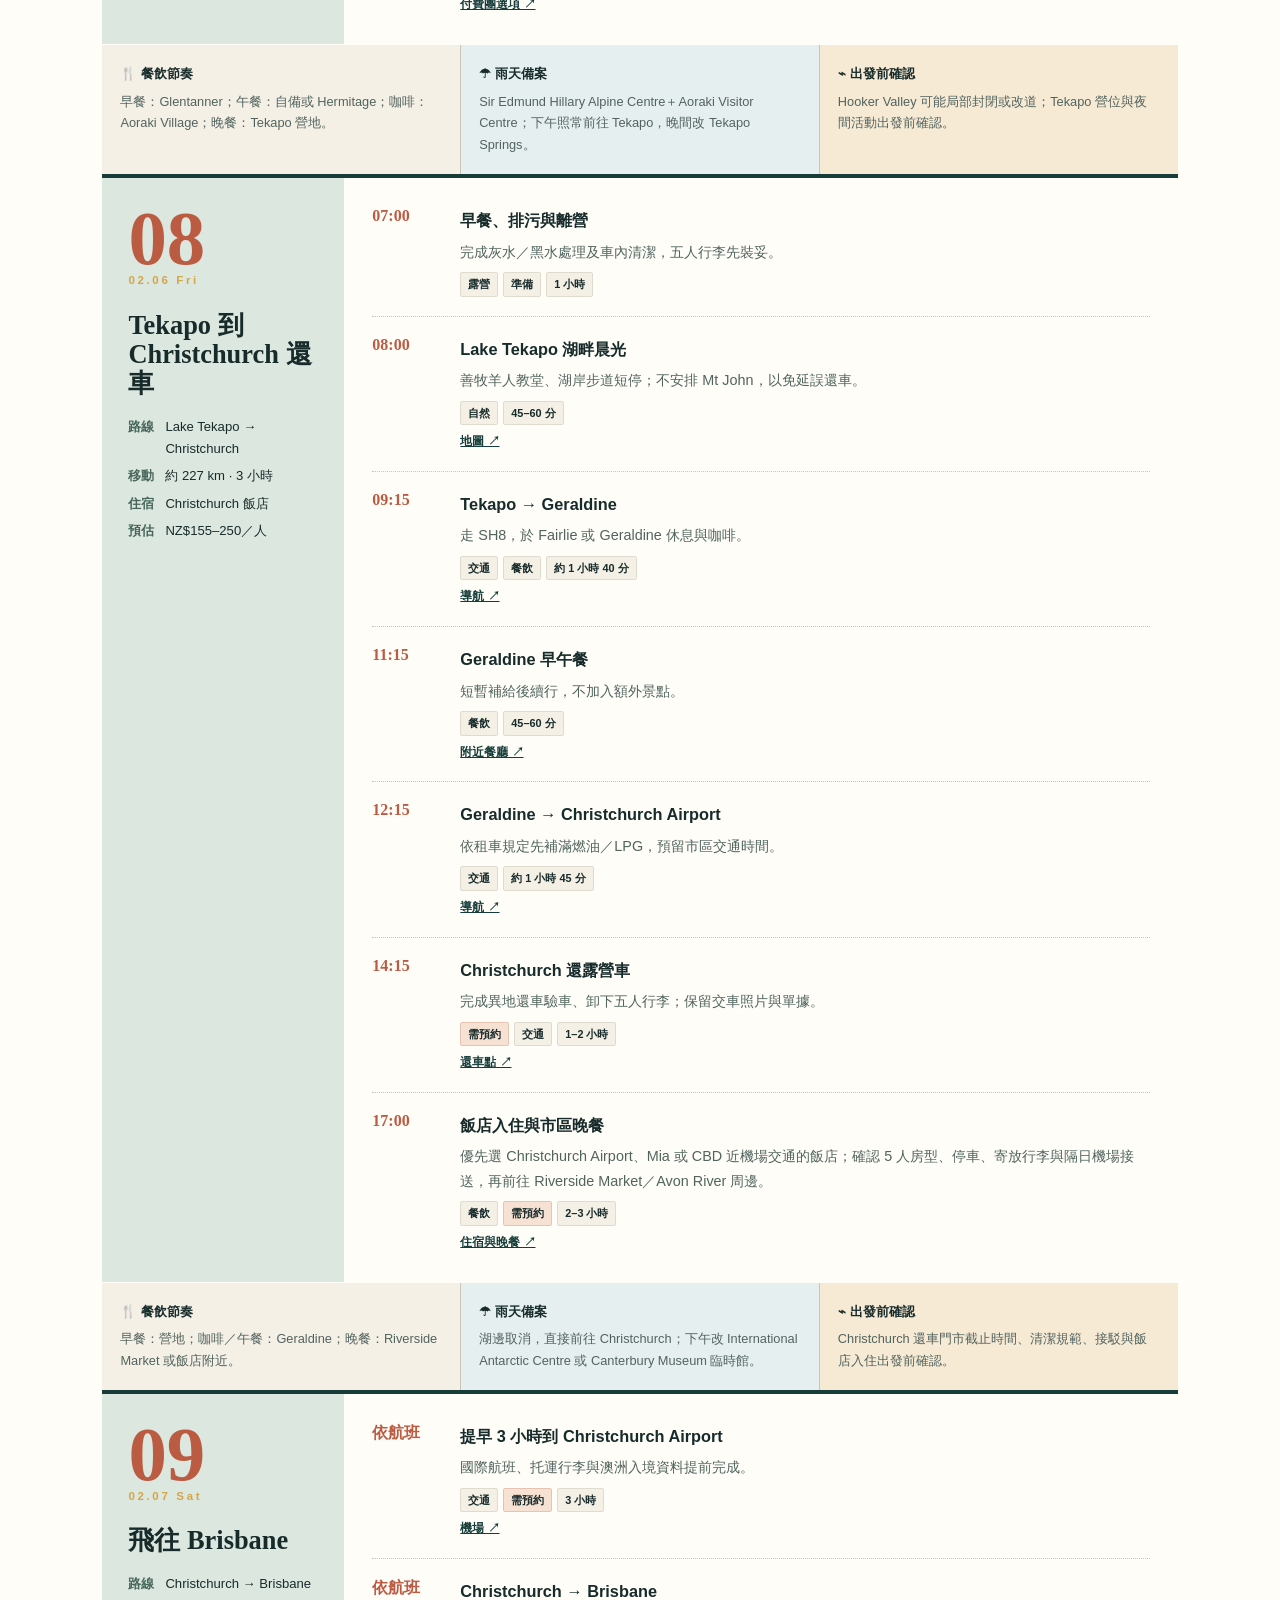
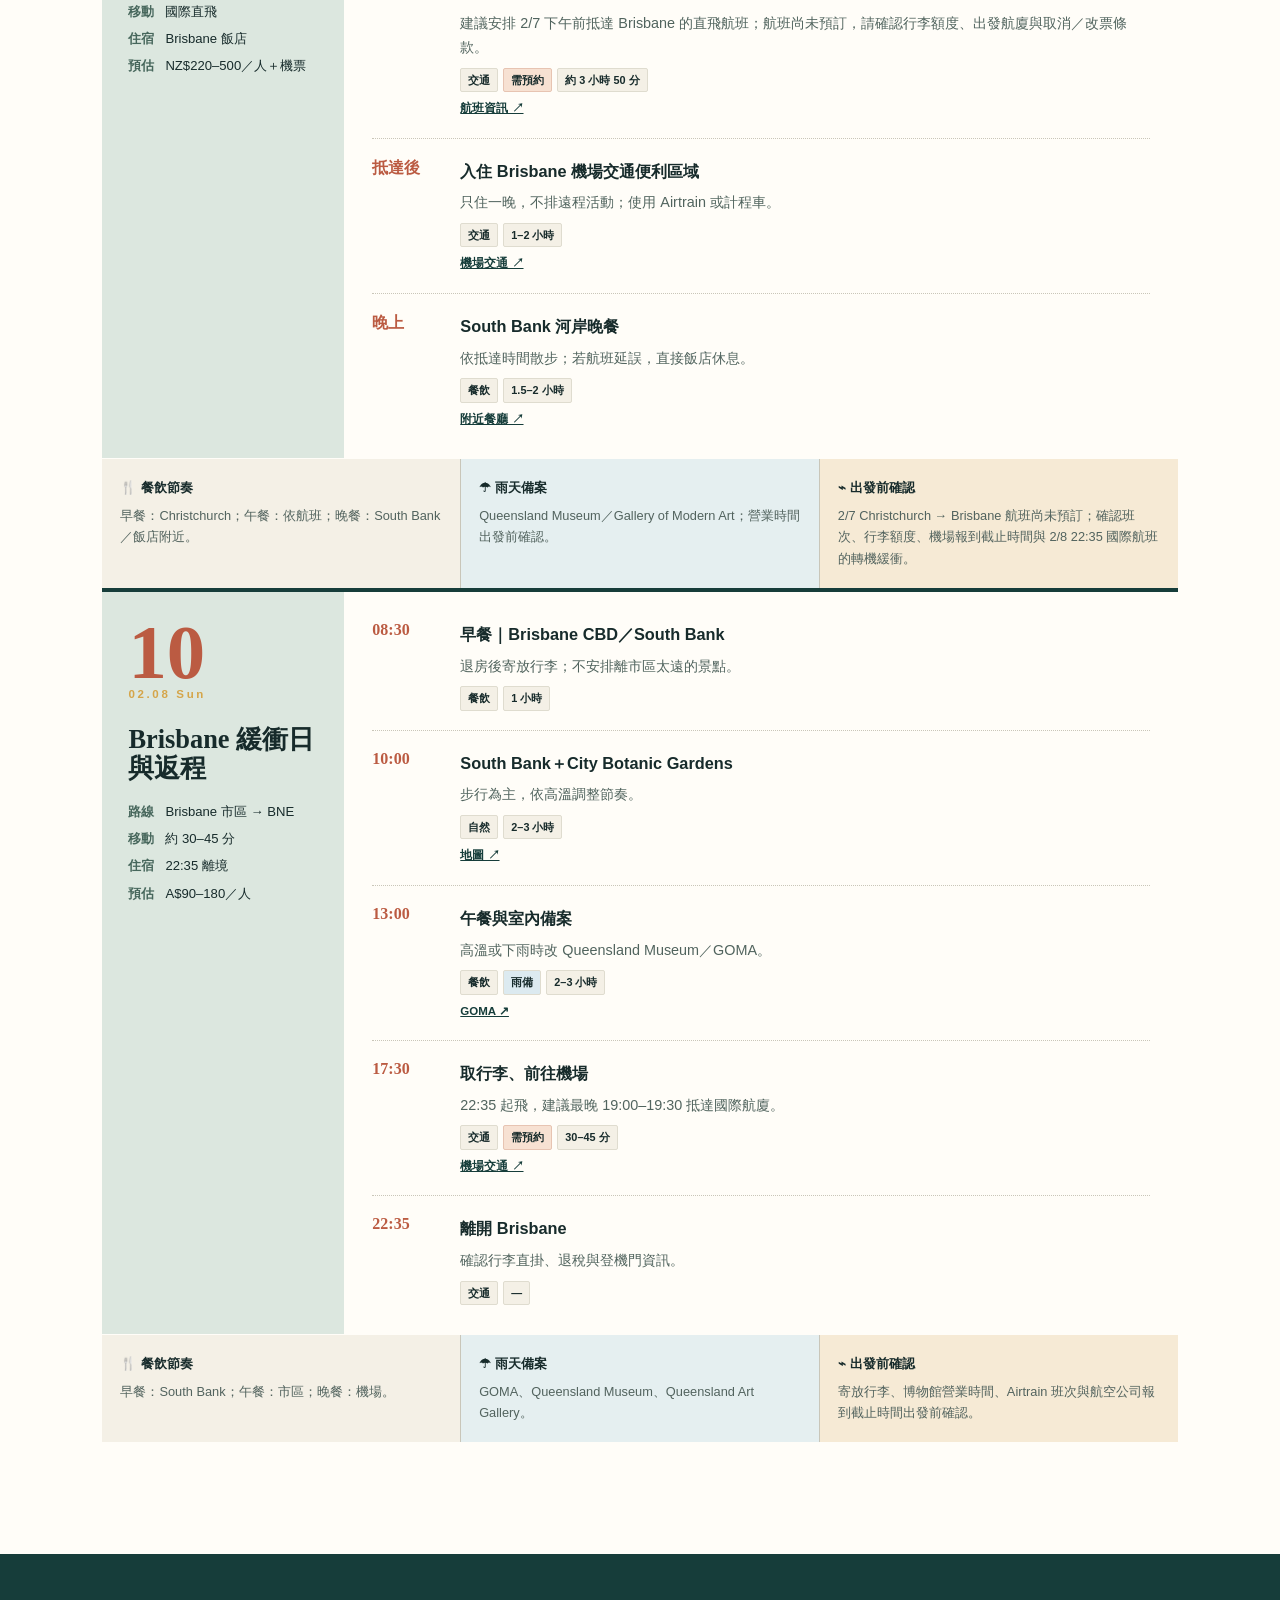
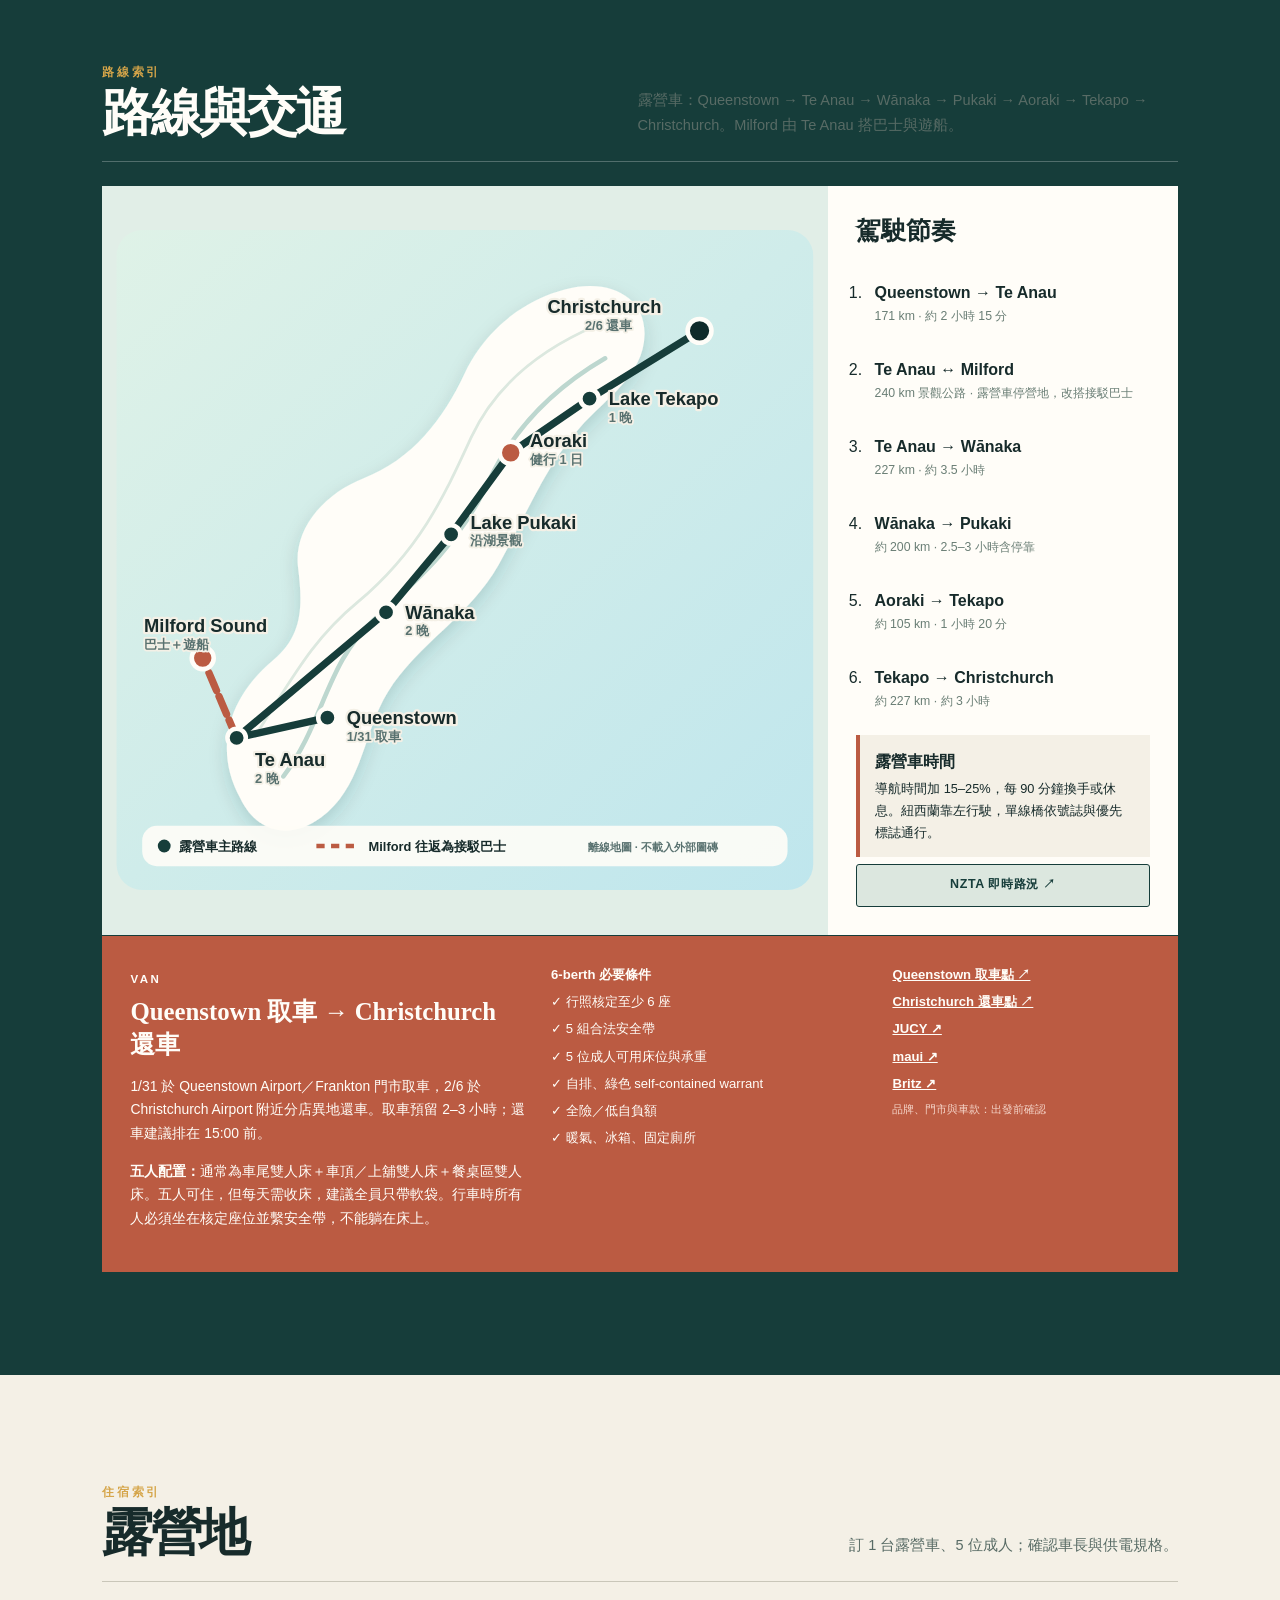
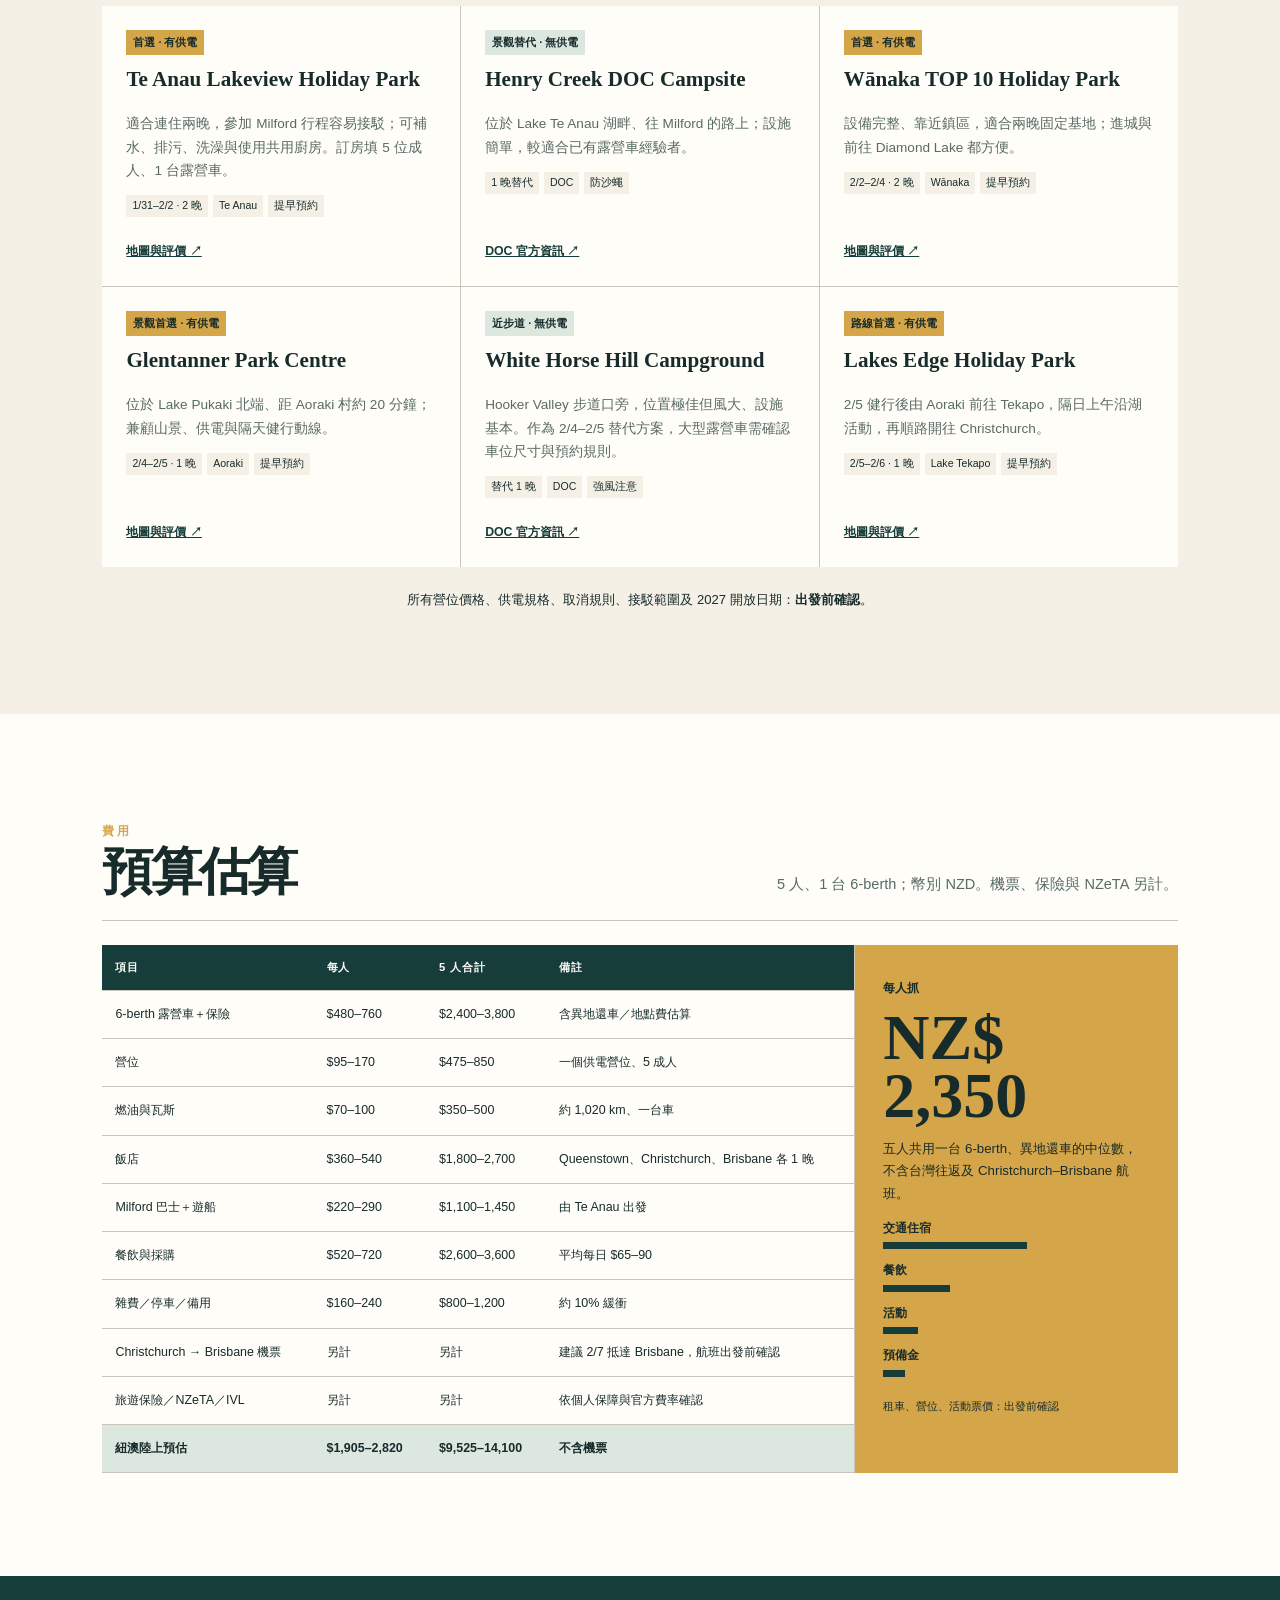
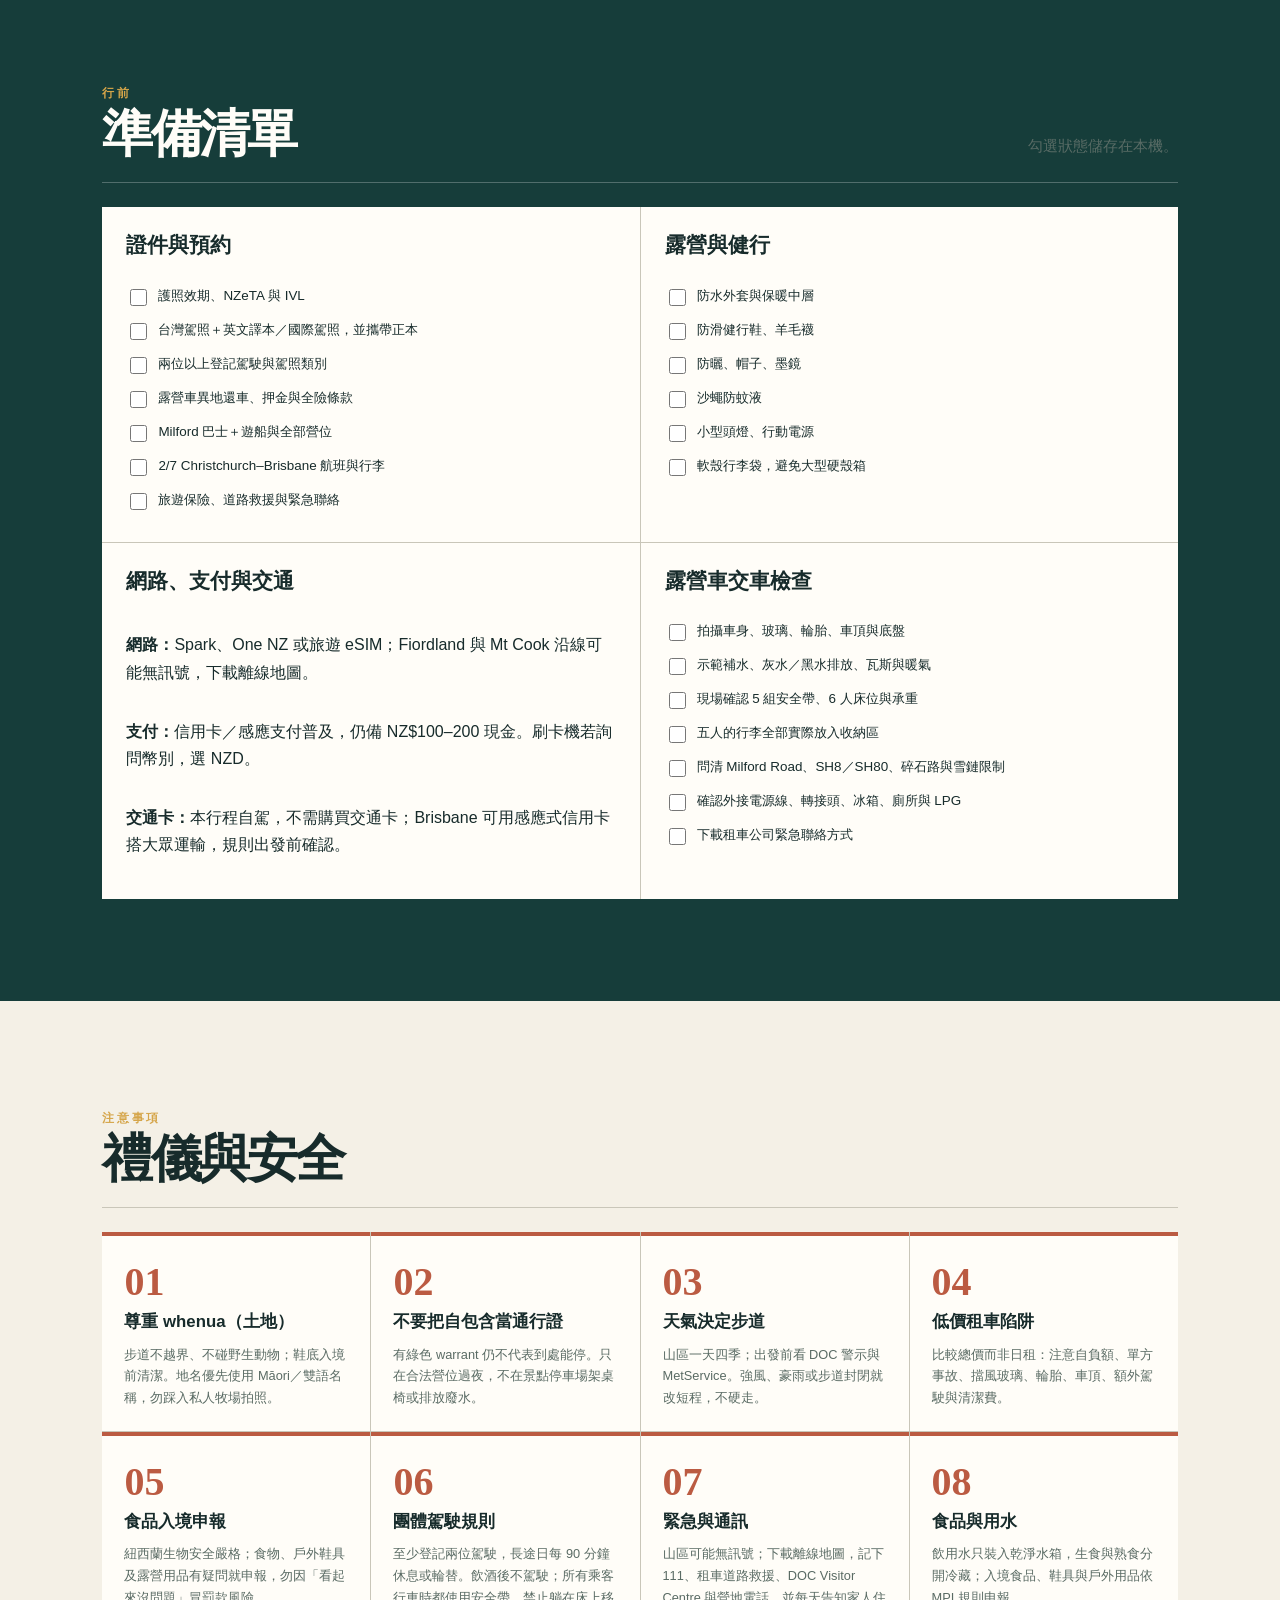
==== commit 80206064: "Remove redundant homepage sections" ====
--- a/index.html
+++ b/index.html
@@ -22,13 +22,7 @@
     <section class="hero" id="overview">
       <div class="hero-copy">
         <p class="eyebrow">ROAD ATLAS · 2027.01.30 — 02.08 · 5 位成人</p>
-        <h1>這趟旅程<br><em>怎麼走</em></h1>
-        <p class="hero-lead">Queenstown 取車，經 Te Anau、Milford、Wānaka、Pukaki、Aoraki、Tekapo，於 Christchurch 還車。以路線、駕駛時間與預訂狀態為主。</p>
-        <div class="hero-actions">
-          <a class="button primary" href="#route">先看路線</a>
-          <a class="button ghost" href="#days">按日期閱讀</a>
-          <a class="button ghost" href="#prepare">查看尚未確認事項</a>
-        </div>
+        <h1>峽灣到高山：<br><em>紐西蘭南島公路行</em></h1>
       </div>
       <div class="route-strip" aria-label="行程路線索引">
         <div class="route-strip-label"><span>主線</span><strong>北上路線</strong></div>
@@ -42,34 +36,6 @@
         <a href="#route" class="route-node" data-stop="tekapo"><b>06</b><span>Tekapo</span></a>
         <a href="#route" class="route-node route-node--finish" data-stop="christchurch"><b>07</b><span>Christchurch</span></a>
       </div>
-      <div class="trip-stats" aria-label="行程摘要">
-        <div><strong>8</strong><span>紐西蘭住宿晚</span></div>
-        <div><strong>6</strong><span>露營車晚數</span></div>
-        <div><strong>≈ 1,020 km</strong><span>露營車里程</span></div>
-        <div><strong>2–3.5 h</strong><span>主要移動日</span></div>
-      </div>
-    </section>
-
-    <section class="decision-board" aria-labelledby="decisionTitle">
-      <div class="decision-intro"><span class="section-kicker">目前狀態</span><h2 id="decisionTitle">待處理事項</h2><p>優先處理會影響路線、住宿與交通的項目。</p><a class="decision-link" href="todo.html">查看完整待辦 →</a></div>
-      <div class="decision-list">
-        <a class="decision-item decision-item--open" href="todo.html"><span class="decision-mark">01</span><span><strong>Milford coach＋cruise</strong><small>Te Anau 出發</small></span><b>待預訂</b></a>
-        <a class="decision-item decision-item--open" href="#camps"><span class="decision-mark">02</span><span><strong>Te Anau 露營地</strong><small>Tasman／Lakeview</small></span><b>待決定</b></a>
-        <a class="decision-item decision-item--open" href="todo.html"><span class="decision-mark">03</span><span><strong>Maui 還車時間</strong><small>原訂 16:00</small></span><b>待確認</b></a>
-        <a class="decision-item decision-item--open" href="todo.html"><span class="decision-mark">04</span><span><strong>Christchurch → Brisbane</strong><small>建議 2/7 抵達</small></span><b>待訂票</b></a>
-        <a class="decision-item decision-item--done" href="#route"><span class="decision-mark">05</span><span><strong>核心路線</strong><small>Wanaka／Pukaki／Milford</small></span><b>已確認</b></a>
-      </div>
-    </section>
-
-    <section class="assumption-band" aria-labelledby="assumptionTitle">
-      <div><span class="section-kicker">TRIP RULES</span><h2 id="assumptionTitle">先記住這五件事</h2></div>
-      <ul>
-        <li>以 <strong>5 位成人</strong>估算，主要使用<strong>一台可合法乘坐及住宿 6 人的 6-berth 自排露營車</strong>。</li>
-        <li>1/30 住 Queenstown 飯店；1/31 上午取車，2/6 下午於 Christchurch 還車。</li>
-        <li>建議 2/7 由 Christchurch 飛往 Brisbane，2/8 22:35 離境；航班尚未預訂，須保留國際轉機緩衝。</li>
-        <li>Milford Sound 由 Te Anau 搭接駁巴士＋遊船；露營車留在 Te Anau 營地。</li>
-        <li>價格以 NZD 粗估，不含台灣往返長程機票；所有 2027 班次與價格皆須<strong>出發前確認</strong>。</li>
-      </ul>
     </section>
 
     <section class="planner" id="days">
@@ -173,12 +139,6 @@
           <span class="status">路線首選 · 有供電</span><h3>Lakes Edge Holiday Park</h3><p>2/5 健行後由 Aoraki 前往 Tekapo，隔日上午沿湖活動，再順路開往 Christchurch。</p><div class="meta"><span>2/5–2/6 · 1 晚</span><span>Lake Tekapo</span><span>提早預約</span></div><a href="https://www.google.com/maps/search/Lakes+Edge+Holiday+Park+Lake+Tekapo" target="_blank" rel="noopener">地圖與評價 ↗</a>
         </article>
       </div>
-      <div class="section-heading" style="margin-top:3rem"><div><span class="section-kicker">CITY STAYS</span><h3>城市住宿備選</h3></div><p>五位成人建議訂兩間房或家庭房；房型、停車、晚到入住與機場接送均須出發前確認。</p></div>
-      <div class="card-grid city-stays">
-        <article class="info-card"><span class="status">1/30 · Queenstown</span><h3>機場／Frankton 區</h3><p>可比較 Holiday Inn Queenstown Remarkables Park、Ramada Queenstown Central 等；重點是延遲入住、停車與隔日租車接送。</p><div class="meta"><span>1 晚</span><span>5 成人</span><span>晚到確認</span></div><a href="https://www.google.com/maps/search/Queenstown+Airport+hotel" target="_blank" rel="noopener">搜尋住宿 ↗</a></article>
-        <article class="info-card"><span class="status">2/6 · Christchurch</span><h3>機場周邊優先</h3><p>可比較 Novotel Christchurch Airport、Sudima Christchurch Airport 等；還車後直接入住，降低隔日搭機風險。</p><div class="meta"><span>1 晚</span><span>停車／接駁</span><span>提早預約</span></div><a href="https://www.google.com/maps/search/Christchurch+Airport+hotel" target="_blank" rel="noopener">搜尋住宿 ↗</a></article>
-        <article class="info-card"><span class="status">2/7 · Brisbane</span><h3>機場或 South Bank</h3><p>若隔日 22:35 離境，可選 Brisbane Airport 方便轉機，或 South Bank 方便吃飯；確認寄放行李與回機場方式。</p><div class="meta"><span>1 晚</span><span>隔日返程</span><span>航班後確認</span></div><a href="https://www.google.com/maps/search/Brisbane+Airport+hotel" target="_blank" rel="noopener">搜尋住宿 ↗</a></article>
-      </div>
       <p class="confirm-note">所有營位價格、供電規格、取消規則、接駁範圍及 2027 開放日期：<strong>出發前確認</strong>。</p>
     </section>
 
--- a/style.css
+++ b/style.css
@@ -1,7 +1,18 @@
-:root{--ink:#17302f;--deep:#123b3a;--teal:#1a706b;--mint:#dff2e7;--sky:#ccecf2;--orange:#f08d4f;--yellow:#f6d35c;--cream:#fffaf0;--paper:#f5f0e4;--white:#fff;--line:rgba(23,48,47,.16);--shadow:0 18px 50px rgba(20,54,52,.13);--radius:22px}
-*{box-sizing:border-box}html{scroll-behavior:smooth}body{margin:0;background:var(--cream);color:var(--ink);font-family:"PingFang TC","Noto Sans TC","Microsoft JhengHei",system-ui,sans-serif;font-size:16px;line-height:1.65}img{display:block;width:100%}a{color:inherit}button,input{font:inherit}button{cursor:pointer}.topbar{position:sticky;top:0;z-index:1000;display:flex;align-items:center;justify-content:space-between;min-height:68px;padding:0 5vw;background:rgba(255,250,240,.94);backdrop-filter:blur(14px);border-bottom:1px solid var(--line)}.brand{display:flex;align-items:center;gap:.7rem;font-weight:900;text-decoration:none}.brand span{display:grid;place-items:center;width:40px;height:40px;border-radius:50%;background:var(--orange);color:#fff;transform:rotate(-7deg)}nav{display:flex;gap:1.4rem}nav a{text-decoration:none;font-size:.9rem;font-weight:750}nav a:hover{color:var(--teal)}.nav-toggle{display:none;background:transparent;border:1px solid var(--line);border-radius:99px;padding:.45rem .8rem}.hero{position:relative;display:grid;grid-template-columns:1.05fr .95fr;gap:4vw;align-items:center;min-height:690px;padding:7vw 6vw 5vw;overflow:hidden;background:linear-gradient(135deg,#dcefe7 0 55%,#bfe6ed 55%)}.hero:before{content:"AOTEAROA";position:absolute;left:-1vw;bottom:-8vw;font-size:14vw;font-weight:950;line-height:1;color:rgba(255,255,255,.34);letter-spacing:-.06em}.hero-copy,.hero-photo,.trip-stats{position:relative;z-index:1}.eyebrow,.section-kicker{font-size:.76rem;font-weight:900;letter-spacing:.16em;text-transform:uppercase;color:var(--teal)}h1,h2,h3,p{margin-top:0}h1{font-family:Georgia,"Noto Serif TC",serif;font-size:clamp(3.1rem,6.4vw,6.6rem);line-height:.96;letter-spacing:-.055em;margin:.7rem 0 1.6rem}h1 em{color:var(--orange);font-style:italic}.hero-lead{max-width:660px;font-size:1.12rem}.hero-actions{display:flex;gap:.75rem;flex-wrap:wrap;margin-top:2rem}.button{display:inline-flex;align-items:center;justify-content:center;min-height:46px;padding:.7rem 1.15rem;border:1px solid var(--deep);border-radius:999px;text-decoration:none;font-weight:800}.button.primary{background:var(--deep);color:#fff}.button.ghost{background:rgba(255,255,255,.45)}.hero-photo{align-self:stretch;min-height:480px;overflow:hidden;border:10px solid var(--white);box-shadow:var(--shadow);transform:rotate(1.6deg)}.hero-photo img{height:100%;object-fit:cover}.hero-photo figcaption{position:absolute;right:1rem;bottom:1rem;background:var(--yellow);padding:.45rem .75rem;font-weight:800;font-size:.8rem}.trip-stats{grid-column:1/-1;display:grid;grid-template-columns:repeat(4,1fr);background:var(--deep);color:#fff;border-radius:var(--radius);overflow:hidden}.trip-stats div{padding:1.25rem 1.4rem;border-right:1px solid rgba(255,255,255,.16)}.trip-stats div:last-child{border:0}.trip-stats strong,.trip-stats span{display:block}.trip-stats strong{font-size:1.35rem}.trip-stats span{font-size:.8rem;color:#cce5df}.assumption-band{display:grid;grid-template-columns:.7fr 1.3fr;gap:4rem;padding:4.5rem 7vw;background:var(--yellow)}.assumption-band h2,.section-heading h2{font-family:Georgia,"Noto Serif TC",serif;font-size:clamp(2.2rem,4vw,4rem);line-height:1.08;margin:.3rem 0}.assumption-band ul{margin:0;padding-left:1.25rem}.assumption-band li+li{margin-top:.55rem}.magazine-grid{display:grid;grid-template-columns:1.45fr .8fr;grid-template-rows:auto auto;gap:1.2rem;padding:6rem 7vw}.feature{position:relative;min-height:360px;overflow:hidden;border-radius:var(--radius);background:var(--deep);color:#fff}.feature-wide{grid-row:span 2}.feature img{height:100%;object-fit:cover;filter:saturate(.9)}.feature>div{position:absolute;inset:auto 0 0;padding:2rem;background:linear-gradient(transparent,rgba(9,30,29,.9))}.feature span{font-size:.72rem;font-weight:900;letter-spacing:.15em;color:var(--yellow)}.feature h2{font-family:Georgia,serif;font-size:clamp(2.2rem,4vw,4.8rem);line-height:1;margin:.45rem 0}.feature p{max-width:660px;margin-bottom:0}.feature-color{background:var(--orange);color:var(--ink)}.feature-color>div{position:static;background:none}.feature-color a{font-weight:900}.planner,.camps-section,.budget-section,.safety-section{padding:6rem 7vw}.planner{background:#fff}.section-heading{display:flex;align-items:end;justify-content:space-between;gap:2rem;margin-bottom:2.2rem}.section-heading>p{max-width:500px;margin:0}.section-heading.light{color:#fff}.section-heading.light .section-kicker{color:var(--yellow)}.planner-tools{display:flex;align-items:center;gap:1rem;justify-content:space-between}.searchbox{display:flex;align-items:center;gap:.6rem;flex:1;max-width:420px;padding:.7rem 1rem;background:var(--paper);border:1px solid var(--line);border-radius:999px}.searchbox input{width:100%;border:0;outline:0;background:transparent}.filters{display:flex;gap:.45rem;flex-wrap:wrap}.filter{border:1px solid var(--line);background:#fff;border-radius:999px;padding:.45rem .8rem}.filter.active{background:var(--teal);border-color:var(--teal);color:#fff}.day-tabs{display:flex;gap:.55rem;margin:1.4rem 0;overflow-x:auto;padding:.2rem 0 .75rem;scrollbar-width:thin}.day-tab{flex:0 0 auto;min-width:90px;border:1px solid var(--line);background:#fff;border-radius:16px;padding:.7rem .85rem;text-align:left}.day-tab strong,.day-tab span{display:block}.day-tab span{font-size:.74rem;color:#637b79}.day-tab.active{background:var(--deep);color:#fff;transform:translateY(-2px)}.day-tab.active span{color:#cce5df}.day-panel{display:none}.day-panel.active{display:block}.day-hero{display:grid;grid-template-columns:.65fr 1.35fr;border:1px solid var(--line);border-radius:var(--radius);overflow:hidden}.day-summary{padding:2rem;background:var(--mint)}.day-summary .day-number{font-family:Georgia,serif;font-size:4.5rem;line-height:1;color:var(--teal)}.day-summary h3{font-size:1.65rem;line-height:1.2;margin:.8rem 0}.day-summary dl{display:grid;grid-template-columns:auto 1fr;gap:.35rem .8rem;font-size:.88rem}.day-summary dt{font-weight:800}.day-summary dd{margin:0}.timeline{padding:1.4rem 1.8rem;background:#fff}.timeline-item{display:grid;grid-template-columns:82px 1fr;gap:1rem;padding:1rem 0;border-bottom:1px dashed var(--line)}.timeline-item:last-child{border:0}.timeline-time{font-weight:900;color:var(--teal)}.timeline-content h4{font-size:1.05rem;margin:0 0 .3rem}.timeline-content p{margin:0 0 .55rem}.tags{display:flex;gap:.4rem;flex-wrap:wrap}.tag{font-size:.72rem;padding:.2rem .5rem;border-radius:99px;background:var(--paper);font-weight:700}.tag.booking{background:#ffe0c7}.tag.rain{background:#d9ecf5}.item-links{display:flex;gap:.6rem;flex-wrap:wrap}.item-links a{font-size:.78rem;font-weight:800;color:var(--teal)}.day-extras{display:grid;grid-template-columns:repeat(3,1fr);gap:1rem;margin-top:1rem}.mini-card{padding:1.2rem;border-radius:18px;background:var(--paper)}.mini-card h4{margin:0 0 .4rem}.mini-card p{margin:0;font-size:.88rem}.mini-card.warning{background:#fff0db}.mini-card.rain{background:#dceef5}.mini-card.cost{background:var(--mint)}.empty{text-align:center;padding:3rem;background:var(--paper);border-radius:var(--radius)}.route-section,.prepare-section{padding:6rem 7vw;background:var(--deep)}.map-shell{display:grid;grid-template-columns:1.35fr .65fr;min-height:610px;border-radius:var(--radius);overflow:hidden;background:#fff}.map-shell #map{min-height:610px}.route-notes{padding:2rem}.route-notes h3{font-size:1.5rem}.route-notes ol{padding-left:1.2rem}.route-notes li{margin-bottom:.85rem}.route-notes strong,.route-notes span{display:block}.route-notes span{font-size:.8rem;color:#69807e}.callout{padding:1rem;border-radius:14px;background:var(--paper);margin:1.2rem 0}.callout p{font-size:.86rem;margin:.25rem 0 0}.callout.warning{border-left:5px solid var(--orange)}.map-button{width:100%;background:var(--mint)}.rental-card{display:grid;grid-template-columns:1fr .8fr .65fr;gap:2rem;margin-top:1rem;padding:2rem;border-radius:var(--radius);background:var(--orange)}.rental-card .number{font-weight:950;letter-spacing:.16em}.rental-card h3{font-size:1.5rem;margin:.3rem 0}.checklist-mini,.link-stack{display:flex;flex-direction:column;gap:.35rem}.link-stack a{font-weight:850}.link-stack small{margin-top:.4rem}.camps-section{background:var(--paper)}.card-grid{display:grid;grid-template-columns:repeat(3,1fr);gap:1rem}.info-card{display:flex;flex-direction:column;min-height:300px;padding:1.5rem;background:#fff;border-radius:var(--radius);box-shadow:0 8px 24px rgba(20,54,52,.06)}.info-card h3{font-size:1.35rem;line-height:1.2;margin:.7rem 0}.info-card p{font-size:.9rem}.info-card>a{margin-top:auto;font-weight:850;color:var(--teal)}.status{align-self:start;padding:.25rem .55rem;border-radius:99px;background:var(--yellow);font-size:.7rem;font-weight:900}.status.alt{background:var(--sky)}.meta{display:flex;gap:.4rem;flex-wrap:wrap;margin-bottom:1rem}.meta span{padding:.2rem .5rem;background:var(--paper);border-radius:99px;font-size:.72rem}.confirm-note{text-align:center;margin:1.5rem 0 0}.budget-layout{display:grid;grid-template-columns:1.4fr .6fr;gap:1rem}.budget-table-wrap{overflow-x:auto;border-radius:var(--radius);background:#fff}table{width:100%;border-collapse:collapse;min-width:720px}th,td{padding:1rem;text-align:left;border-bottom:1px solid var(--line)}th{background:var(--deep);color:#fff;font-size:.8rem}tfoot td{font-weight:900;background:var(--mint)}.budget-total{padding:2rem;border-radius:var(--radius);background:var(--yellow)}.budget-total>span{font-weight:900}.budget-total>strong{display:block;font-family:Georgia,serif;font-size:clamp(2.4rem,5vw,4.5rem);line-height:1;margin:.55rem 0}.budget-total small{display:block;margin-top:1.4rem}.budget-bars div{margin:.7rem 0}.budget-bars span{display:block;font-size:.78rem;font-weight:800}.budget-bars i{display:block;width:var(--w);height:9px;border-radius:99px;background:var(--deep)}.prep-grid{display:grid;grid-template-columns:repeat(2,1fr);gap:1rem}.prep-grid article{display:flex;flex-direction:column;padding:1.5rem;border-radius:var(--radius);background:#fff}.prep-grid h3{font-size:1.35rem}.prep-grid label{display:flex;gap:.6rem;padding:.45rem 0}.prep-grid input{width:18px;height:18px;accent-color:var(--teal)}.prep-grid label:has(input:checked){text-decoration:line-through;color:#6e7d7b}.safety-grid{display:grid;grid-template-columns:repeat(3,1fr);gap:1rem}.safety-grid article{padding:1.5rem;border-top:6px solid var(--orange);background:#fff;border-radius:0 0 18px 18px}.safety-grid article>span{font-family:Georgia,serif;font-size:2.8rem;color:var(--orange)}.safety-grid h3{margin:.2rem 0}.safety-grid p{font-size:.88rem;margin:0}.live-links{padding:4rem 7vw;background:var(--yellow);text-align:center}.live-links h2{font-family:Georgia,serif;font-size:2.5rem}.live-links>div{display:flex;justify-content:center;gap:.6rem;flex-wrap:wrap}.live-links a{padding:.5rem .8rem;border:1px solid var(--ink);border-radius:99px;text-decoration:none;font-weight:800}.live-links p{margin:1.2rem 0 0}footer{display:flex;align-items:center;justify-content:space-between;gap:2rem;padding:2.5rem 7vw;background:#0d2928;color:#fff}footer div strong,footer div span{display:block}footer p{margin:0;font-size:.75rem;color:#b9d3d0}footer button{border:1px solid #fff;background:transparent;color:#fff;border-radius:99px;padding:.55rem .9rem}.leaflet-popup-content-wrapper{border-radius:12px}.leaflet-popup-content strong{color:var(--teal)}
-@media(max-width:980px){nav{display:none;position:absolute;top:67px;left:0;right:0;padding:1rem 5vw;background:var(--cream);flex-direction:column;border-bottom:1px solid var(--line)}nav.open{display:flex}.nav-toggle{display:block}.hero{grid-template-columns:1fr;padding-top:4rem}.hero-photo{min-height:380px}.assumption-band,.day-hero,.map-shell,.rental-card,.budget-layout{grid-template-columns:1fr}.magazine-grid{grid-template-columns:1fr}.feature-wide{grid-row:auto}.feature{min-height:430px}.card-grid,.safety-grid{grid-template-columns:repeat(2,1fr)}.map-shell #map{min-height:430px}.planner-tools{align-items:stretch;flex-direction:column}.searchbox{max-width:none}}
-@media(max-width:640px){body{font-size:16px}.topbar{padding:0 1rem}.hero,.assumption-band,.magazine-grid,.planner,.route-section,.camps-section,.budget-section,.prepare-section,.safety-section,.live-links{padding-left:1rem;padding-right:1rem}.hero{min-height:auto;padding-top:3rem}.hero-photo{min-height:310px;border-width:6px}.trip-stats{grid-template-columns:repeat(2,1fr)}.trip-stats div:nth-child(2){border-right:0}.trip-stats div:nth-child(-n+2){border-bottom:1px solid rgba(255,255,255,.16)}.assumption-band{gap:1.2rem;padding-top:3rem;padding-bottom:3rem}.feature{min-height:390px}.feature>div{padding:1.3rem}.section-heading{display:block}.section-heading>p{margin-top:.6rem}.filters{flex-wrap:nowrap;overflow-x:auto;padding-bottom:.4rem}.filter{flex:0 0 auto}.day-hero{border:0}.day-summary,.timeline{padding:1.2rem}.timeline-item{grid-template-columns:62px 1fr;gap:.6rem}.day-extras,.card-grid,.prep-grid,.safety-grid{grid-template-columns:1fr}.rental-card{gap:1rem}.map-shell #map{min-height:360px}.route-notes{padding:1.2rem}.budget-total{padding:1.4rem}footer{align-items:flex-start;flex-direction:column;padding:2rem 1rem}h1{font-size:3.2rem}.magazine-grid,.planner,.route-section,.camps-section,.budget-section,.prepare-section,.safety-section{padding-top:4rem;padding-bottom:4rem}}
+:root{--ink:#172b2b;--forest:#163d3a;--moss:#47675c;--paper:#f4f0e6;--white:#fffdf8;--rust:#bb5b42;--ochre:#d5a549;--mist:#dce7df;--line:#c9c6b9;--shadow:0 10px 30px rgba(22,61,58,.08)}
+*{box-sizing:border-box}html{scroll-behavior:smooth}body{margin:0;background:var(--paper);color:var(--ink);font-family:"Avenir Next","PingFang TC","Noto Sans TC","Microsoft JhengHei",sans-serif;font-size:16px;line-height:1.7}img{display:block;width:100%}a{color:inherit}button,input{font:inherit}button{cursor:pointer}
+.topbar{position:sticky;top:0;z-index:20;display:flex;align-items:center;justify-content:space-between;min-height:70px;padding:0 clamp(18px,5vw,78px);background:rgba(244,240,230,.96);border-bottom:1px solid var(--line)}.brand{display:flex;align-items:center;gap:10px;text-decoration:none;font-size:.92rem;font-weight:800;letter-spacing:.05em}.brand span{display:grid;place-items:center;width:38px;height:38px;border:1px solid var(--forest);color:var(--forest);font-family:Georgia,serif;font-size:.8rem;letter-spacing:-.08em;transform:rotate(-7deg)}nav{display:flex;gap:1.45rem}nav a{font-size:.77rem;text-decoration:none;letter-spacing:.1em;font-weight:800}nav a:hover{color:var(--rust)}.nav-toggle{display:none;border:1px solid var(--line);background:transparent;padding:7px 12px;border-radius:3px;color:var(--ink)}
+.hero{position:relative;display:grid;grid-template-columns:minmax(0,1fr);align-items:end;min-height:650px;padding:clamp(72px,11vw,150px) clamp(18px,8vw,120px) 44px;overflow:hidden;background:var(--forest);color:var(--white)}.hero:before{content:"SOUTH\A ISLAND";white-space:pre;position:absolute;right:-.03em;top:-.16em;color:rgba(255,253,248,.065);font:800 clamp(9rem,24vw,25rem)/.78 Georgia,serif;letter-spacing:-.1em;text-align:right}.hero:after{content:"";position:absolute;inset:auto 0 0;height:150px;background:linear-gradient(165deg,transparent 49%,var(--paper) 50%)}.hero-copy{position:relative;z-index:1;max-width:950px}.eyebrow,.section-kicker{margin:0;color:var(--ochre);font-size:.72rem;letter-spacing:.23em;font-weight:900}.hero h1{margin:20px 0 22px;font:800 clamp(3.3rem,8vw,8.6rem)/.9 Georgia,"Noto Serif TC",serif;letter-spacing:-.08em}.hero h1 em{color:#efb06a;font-style:normal}.hero-lead{max-width:720px;margin:0;font-size:1.08rem;color:#d7e3db}.hero-actions{display:flex;flex-wrap:wrap;gap:9px;margin-top:30px}.button{display:inline-flex;align-items:center;justify-content:center;min-height:43px;padding:8px 16px;border:1px solid var(--white);border-radius:3px;text-decoration:none;font-size:.78rem;font-weight:800;letter-spacing:.05em}.button.primary{background:var(--ochre);border-color:var(--ochre);color:var(--ink)}.button.ghost{background:transparent;color:var(--white)}.trip-stats{position:relative;z-index:2;display:grid;grid-template-columns:repeat(4,1fr);margin:42px 0 -94px;border-top:1px solid rgba(255,255,255,.32);border-bottom:1px solid rgba(255,255,255,.32)}.trip-stats div{padding:16px 18px;border-right:1px solid rgba(255,255,255,.23)}.trip-stats div:last-child{border-right:0}.trip-stats strong{display:block;font:800 1.35rem Georgia,serif}.trip-stats span{display:block;margin-top:3px;color:#cadbd1;font-size:.73rem;letter-spacing:.07em}
+.assumption-band{display:grid;grid-template-columns:.65fr 1.35fr;gap:clamp(30px,6vw,100px);padding:145px clamp(18px,8vw,120px) 64px;background:var(--ochre)}.assumption-band h2,.section-heading h2{margin:5px 0 0;font:800 clamp(2.1rem,4vw,4.5rem)/.95 Georgia,"Noto Serif TC",serif;letter-spacing:-.055em}.assumption-band ul{margin:0;padding-left:1.25rem}.assumption-band li{padding:5px 0}.assumption-band strong{color:var(--forest)}
+.planner,.camps-section,.budget-section,.safety-section{padding:clamp(64px,8vw,118px) clamp(18px,8vw,120px)}.planner{background:var(--white)}.section-heading{display:flex;justify-content:space-between;align-items:end;gap:28px;padding-bottom:23px;border-bottom:1px solid var(--line);margin-bottom:24px}.section-heading>p{max-width:540px;margin:0;color:#586b65;font-size:.91rem}.section-heading.light{color:var(--white);border-color:rgba(255,255,255,.25)}.section-heading.light .section-kicker{color:var(--ochre)}.planner-tools{display:flex;align-items:center;justify-content:space-between;gap:16px;margin-bottom:16px}.searchbox{display:flex;align-items:center;gap:8px;max-width:410px;flex:1;padding:9px 13px;border-bottom:1px solid var(--forest);background:var(--paper)}.searchbox span{font-size:1.3rem;color:var(--rust)}.searchbox input{width:100%;border:0;outline:0;background:transparent;color:var(--ink)}.filters{display:flex;gap:6px;flex-wrap:wrap}.filter{padding:6px 11px;border:1px solid var(--line);border-radius:2px;background:transparent;color:var(--ink);font-size:.74rem;font-weight:800}.filter.active{background:var(--forest);border-color:var(--forest);color:var(--white)}.day-tabs{display:flex;gap:0;margin:0 0 28px;overflow-x:auto;border-bottom:1px solid var(--line);scrollbar-width:thin}.day-tab{flex:0 0 auto;border:0;border-bottom:3px solid transparent;background:transparent;padding:12px 14px 11px;text-align:left;color:#71817a}.day-tab strong,.day-tab span{display:block}.day-tab strong{font-size:.75rem}.day-tab span{font-size:.75rem;white-space:nowrap}.day-tab.active{border-bottom-color:var(--rust);color:var(--forest)}.day-tab.active span{color:var(--ink);font-weight:800}.day-panel{display:none}.day-panel.active{display:block}.day-hero{display:grid;grid-template-columns:minmax(190px,.45fr) minmax(0,1.55fr);border-top:4px solid var(--forest);background:var(--paper)}.day-summary{padding:28px 26px;background:var(--mist)}.day-summary .day-number{display:block;color:var(--rust);font:800 4.8rem/.85 Georgia,serif}.day-summary h3{margin:20px 0 18px;font:800 1.65rem/1.1 Georgia,"Noto Serif TC",serif}.day-summary dl{display:grid;grid-template-columns:auto 1fr;gap:5px 11px;margin:0;font-size:.82rem}.day-summary dt{font-weight:800;color:var(--moss)}.day-summary dd{margin:0}.timeline{padding:10px 28px;background:var(--white)}.timeline-item{display:grid;grid-template-columns:73px minmax(0,1fr);gap:15px;padding:19px 0;border-bottom:1px dotted var(--line)}.timeline-item:last-child{border-bottom:0}.timeline-time{color:var(--rust);font:800 1rem Georgia,serif}.timeline-content h4{margin:0 0 5px;font-size:1.02rem}.timeline-content p{margin:0 0 8px;font-size:.9rem;color:#51645e}.tags{display:flex;flex-wrap:wrap;gap:5px}.tag{padding:2px 7px;background:var(--paper);border:1px solid #dfdccf;border-radius:2px;font-size:.68rem;font-weight:800}.tag.booking{background:#f7e1d2;border-color:#e7c4b2}.tag.rain{background:#dceaf0}.item-links{display:flex;align-items:center;flex-wrap:wrap;gap:10px;margin-top:7px}.item-links a{font-size:.72rem;color:var(--forest);font-weight:800}.image-toggle{padding:3px 8px;border:1px solid var(--forest);border-radius:2px;background:transparent;color:var(--forest);font-size:.7rem;font-weight:800}.image-toggle:hover,.image-toggle:focus-visible{background:var(--forest);color:var(--white)}.item-image{max-width:520px;margin:12px 0 0;border:1px solid var(--line);background:var(--paper)}.item-image img{aspect-ratio:16/9;object-fit:cover}.item-image figcaption{padding:4px 8px;font-size:.7rem}.item-image[hidden]{display:none}.day-extras{display:grid;grid-template-columns:repeat(3,1fr);gap:1px;margin-top:1px;background:var(--line)}.mini-card{padding:18px;background:var(--paper)}.mini-card h4{margin:0 0 5px;font-size:.83rem}.mini-card p{margin:0;font-size:.8rem;color:#52635e}.mini-card.rain{background:#e5eff0}.mini-card.warning{background:#f6ead5}.empty{text-align:center;padding:40px;color:#65736e}
+.route-section,.prepare-section{padding:clamp(64px,8vw,118px) clamp(18px,8vw,120px);background:var(--forest);color:var(--white)}.map-shell{display:grid;grid-template-columns:1.35fr .65fr;background:var(--white);color:var(--ink)}.route-map{display:grid;place-items:center;padding:14px;background:#e1eee7;overflow:hidden}.route-map svg{display:block;width:100%;height:100%;max-height:660px}.route-notes{padding:28px}.route-notes h3{margin-top:0;font:800 1.55rem Georgia,serif}.route-notes ol{padding-left:1.15rem}.route-notes li{margin:0 0 15px}.route-notes strong,.route-notes span{display:block}.route-notes span{font-size:.77rem;color:#6a7e75}.route-notes li{cursor:pointer;padding:7px 8px;margin-left:-8px}.route-notes li:hover,.route-notes li.is-selected{background:var(--mist);color:var(--forest)}.callout{padding:13px 15px;background:var(--paper);border-left:4px solid var(--rust);color:var(--ink)}.callout p{margin:3px 0 0;font-size:.8rem}.map-button{width:100%;margin-top:7px;background:var(--mist);border-color:var(--forest);color:var(--forest)}.rental-card{display:grid;grid-template-columns:1fr .8fr .65fr;gap:25px;margin-top:1px;padding:28px;background:var(--rust);color:var(--white)}.rental-card .number{font-size:.72rem;letter-spacing:.22em;font-weight:900}.rental-card h3{margin:4px 0 9px;font:800 1.55rem Georgia,serif}.rental-card p{font-size:.87rem}.checklist-mini,.link-stack{display:flex;flex-direction:column;gap:5px;font-size:.82rem}.link-stack a{font-weight:800}.link-stack small{color:#f5d5c9}.route-stop{cursor:pointer}.route-stop:hover circle,.route-stop.is-selected circle{fill:var(--ochre);stroke:var(--ink);stroke-width:6}.route-stop.is-selected text{fill:var(--rust)}
+.camps-section{background:var(--paper)}.card-grid{display:grid;grid-template-columns:repeat(3,1fr);gap:1px;background:var(--line)}.info-card{display:flex;flex-direction:column;min-height:280px;padding:24px;background:var(--white)}.info-card h3{margin:12px 0 8px;font:800 1.32rem/1.15 Georgia,"Noto Serif TC",serif}.info-card p{font-size:.85rem;color:#5a6a64}.info-card>a{margin-top:auto;color:var(--forest);font-size:.77rem;font-weight:900}.status{align-self:start;padding:3px 7px;background:var(--ochre);font-size:.68rem;font-weight:900}.status.alt{background:var(--mist)}.meta{display:flex;flex-wrap:wrap;gap:5px;margin-bottom:12px}.meta span{padding:2px 6px;background:var(--paper);font-size:.66rem}.confirm-note{text-align:center;margin:22px 0 0;font-size:.82rem}.city-stays{background:var(--line)}.budget-section{background:var(--white)}.budget-layout{display:grid;grid-template-columns:1.4fr .6fr;gap:1px;background:var(--line)}.budget-table-wrap{overflow-x:auto;background:var(--white)}table{width:100%;min-width:720px;border-collapse:collapse}th,td{padding:13px;text-align:left;border-bottom:1px solid var(--line);font-size:.78rem}th{background:var(--forest);color:var(--white);font-size:.7rem;letter-spacing:.08em}tfoot td{background:var(--mist);font-weight:900}.budget-total{padding:28px;background:var(--ochre)}.budget-total>span{font-size:.78rem;font-weight:900}.budget-total>strong{display:block;margin:9px 0;font:800 clamp(2.5rem,5vw,4.8rem)/.9 Georgia,serif}.budget-total p{font-size:.83rem}.budget-bars div{margin:12px 0}.budget-bars span{display:block;font-size:.72rem;font-weight:900}.budget-bars i{display:block;width:var(--w);height:7px;margin-top:4px;background:var(--forest)}.budget-total small{display:block;margin-top:20px;font-size:.7rem}.prep-grid{display:grid;grid-template-columns:repeat(2,1fr);gap:1px;background:var(--line)}.prep-grid article{display:flex;flex-direction:column;padding:24px;background:var(--white);color:var(--ink)}.prep-grid h3{margin-top:0;font:800 1.3rem Georgia,serif}.prep-grid label{display:flex;gap:8px;padding:5px 0;font-size:.84rem}.prep-grid input{width:17px;height:17px;margin-top:4px;accent-color:var(--rust)}.prep-grid label:has(input:checked){text-decoration:line-through;color:#7a8882}.safety-section{padding:clamp(64px,8vw,118px) clamp(18px,8vw,120px);background:var(--paper)}.safety-grid{display:grid;grid-template-columns:repeat(4,1fr);gap:1px;background:var(--line)}.safety-grid article{padding:22px;background:var(--white);border-top:4px solid var(--rust)}.safety-grid article>span{color:var(--rust);font:800 2.5rem Georgia,serif}.safety-grid h3{margin:3px 0 7px;font-size:1.05rem}.safety-grid p{margin:0;color:#5a6b64;font-size:.8rem}.live-links{padding:56px clamp(18px,8vw,120px);background:var(--ochre);text-align:center}.live-links h2{margin:0 0 22px;font:800 2.55rem Georgia,serif}.live-links>div{display:flex;justify-content:center;flex-wrap:wrap;gap:7px}.live-links a{padding:6px 9px;border:1px solid var(--ink);font-size:.72rem;text-decoration:none;font-weight:800}.live-links p{margin:20px 0 0;font-size:.77rem}footer{display:flex;align-items:center;justify-content:space-between;gap:24px;padding:28px clamp(18px,8vw,120px);background:#102b2a;color:var(--white)}footer div strong,footer div span{display:block}footer div span{font-size:.74rem;color:#bdcec6}footer p{margin:0;color:#bdcec6;font-size:.68rem}footer button{border:1px solid var(--white);border-radius:2px;background:transparent;color:var(--white);padding:7px 11px;font-size:.72rem}
+.map-land{fill:var(--white);filter:url(#mapShadow)}.map-contour{fill:none;stroke:#bdd7cf;stroke-width:5;stroke-linecap:round}.map-contour.faint{stroke:#dce8df;stroke-width:3}.map-route-line{fill:none;stroke:var(--rust);stroke-width:8;stroke-linecap:round;stroke-linejoin:round;stroke-dasharray:15 13}.map-route-line.camper-route{stroke-dasharray:none;stroke:var(--forest)}.map-route-line.coach-route{stroke:var(--rust);stroke-dasharray:15 13}.route-stop circle{fill:var(--forest);stroke:var(--white);stroke-width:5}.route-stop.highlight circle{fill:var(--rust)}.route-stop.finish circle{fill:#102b2a}.route-stop text{fill:var(--ink);font-size:20px;font-weight:900;paint-order:stroke;stroke:var(--paper);stroke-width:5px;stroke-linejoin:round}.route-stop .stop-note{font-size:14px;font-weight:750;fill:#597270;stroke-width:4px}.map-legend rect{fill:var(--white);opacity:.9}.map-legend circle{fill:var(--forest)}.map-legend path{stroke:var(--rust);stroke-width:5;stroke-dasharray:9 7}.map-legend text{font-size:14px;font-weight:800;fill:var(--ink)}.map-legend .offline-note{font-size:12px;fill:#597270}
+@media(max-width:1000px){nav{display:none;position:absolute;top:69px;left:0;right:0;padding:14px 5vw;background:var(--paper);flex-direction:column;border-bottom:1px solid var(--line)}nav.open{display:flex}.nav-toggle{display:block}.map-shell,.rental-card,.budget-layout{grid-template-columns:1fr}.route-map{min-height:440px}.card-grid{grid-template-columns:repeat(2,1fr)}.safety-grid{grid-template-columns:repeat(2,1fr)}.planner-tools{align-items:stretch;flex-direction:column}.searchbox{max-width:none}}
+@media(max-width:650px){.hero{min-height:630px;padding-top:85px}.hero h1{font-size:3.45rem}.hero-lead{font-size:.92rem}.trip-stats{grid-template-columns:repeat(2,1fr);margin-bottom:-88px}.trip-stats div:nth-child(2){border-right:0}.trip-stats div:nth-child(-n+2){border-bottom:1px solid rgba(255,255,255,.23)}.assumption-band{grid-template-columns:1fr;padding-top:135px}.section-heading{display:block}.section-heading>p{margin-top:10px}.filters{flex-wrap:nowrap;overflow-x:auto}.filter{flex:0 0 auto}.day-hero{grid-template-columns:1fr}.day-summary{padding:22px}.timeline{padding:5px 18px}.timeline-item{grid-template-columns:57px 1fr;gap:9px}.day-extras,.card-grid,.prep-grid,.safety-grid{grid-template-columns:1fr}.rental-card{gap:16px}.route-map{min-height:360px;padding:4px}.route-stop text{font-size:22px}.route-stop .stop-note{font-size:16px}.map-legend .offline-note{display:none}footer{align-items:flex-start;flex-direction:column}}
 @media print{.topbar,.planner-tools,.day-tabs,#map,.live-links,footer button{display:none!important}.hero{min-height:auto}.day-panel{display:block!important;break-inside:avoid}.route-notes{grid-column:1/-1}.card-grid{grid-template-columns:repeat(2,1fr)}body{background:#fff}.planner,.camps-section,.budget-section,.safety-section,.prepare-section,.route-section{padding:2rem}}
-.route-map{display:grid;place-items:center;padding:1.2rem;background:#dff2e7;overflow:hidden}.route-map svg{display:block;width:100%;height:100%;max-height:660px}.map-land{fill:#fffaf0;filter:url(#mapShadow)}.map-contour{fill:none;stroke:#bdd7cf;stroke-width:5;stroke-linecap:round}.map-contour.faint{stroke:#dce8df;stroke-width:3}.map-route-line{fill:none;stroke:#f08d4f;stroke-width:8;stroke-linecap:round;stroke-linejoin:round;stroke-dasharray:15 13}.map-route-line.camper-route{stroke-dasharray:none;stroke:#1a706b}.map-route-line.coach-route{stroke:#f08d4f;stroke-dasharray:15 13}.route-stop circle{fill:#1a706b;stroke:#fff;stroke-width:5}.route-stop.highlight circle{fill:#f08d4f}.route-stop.finish circle{fill:#123b3a}.route-stop text{fill:#17302f;font-size:20px;font-weight:900;paint-order:stroke;stroke:#fffaf0;stroke-width:5px;stroke-linejoin:round}.route-stop .stop-note{font-size:14px;font-weight:750;fill:#597270;stroke-width:4px}.map-legend rect{fill:#fff;opacity:.88}.map-legend circle{fill:#1a706b}.map-legend path{stroke:#f08d4f;stroke-width:5;stroke-dasharray:9 7}.map-legend text{font-size:14px;font-weight:800;fill:#17302f}.map-legend .offline-note{font-size:12px;fill:#597270}@media(max-width:640px){.route-map{padding:.35rem}.route-map svg{min-height:360px}.route-stop text{font-size:22px}.route-stop .stop-note{font-size:16px}.map-legend .offline-note{display:none}}
-.hero{grid-template-columns:1fr}.hero-copy{max-width:980px}.item-links{align-items:center}.image-toggle{border:1px solid var(--teal);background:var(--mint);color:var(--deep);border-radius:999px;padding:.22rem .62rem;font-size:.78rem;font-weight:850}.image-toggle:hover,.image-toggle:focus-visible{background:var(--teal);color:#fff}.item-image{margin:.9rem 0 0;max-width:560px;border-radius:16px;overflow:hidden;background:var(--paper);box-shadow:0 8px 24px rgba(20,54,52,.12)}.item-image img{aspect-ratio:16/9;object-fit:cover}.item-image figcaption{padding:.45rem .7rem;font-size:.8rem;font-weight:800}.item-image[hidden]{display:none}
+.route-strip{position:relative;z-index:2;display:flex;align-items:center;gap:14px;margin-top:38px;padding:13px 15px;background:rgba(14,42,39,.82);border:1px solid rgba(255,253,248,.32);overflow-x:auto}.route-strip-label{flex:0 0 82px;border-right:1px solid rgba(255,253,248,.27);padding-right:14px}.route-strip-label span,.route-strip-label strong{display:block}.route-strip-label span{font-size:.63rem;letter-spacing:.18em;color:var(--ochre);font-weight:900}.route-strip-label strong{font:800 1rem Georgia,serif}.route-strip-line{flex:1 0 20px;height:1px;background:var(--ochre);opacity:.75}.route-node{position:relative;z-index:1;display:flex;align-items:center;gap:6px;flex:0 0 auto;color:var(--white);text-decoration:none;font-size:.72rem;white-space:nowrap}.route-node b{display:grid;place-items:center;width:23px;height:23px;border:1px solid var(--ochre);border-radius:50%;color:var(--ochre);font:800 .65rem Georgia,serif}.route-node:hover span,.route-node.is-selected span{color:var(--ochre)}.route-node.is-selected b{background:var(--ochre);color:var(--ink)}.route-node--coach b{border-color:#efb06a;color:#efb06a}.route-node--finish b{background:var(--ochre);color:var(--ink)}
+.decision-board{display:grid;grid-template-columns:.8fr 1.2fr;gap:40px;padding:52px clamp(18px,8vw,120px);background:var(--white);border-bottom:1px solid var(--line)}.decision-intro h2{margin:6px 0 10px;font:800 clamp(2rem,3.8vw,3.7rem)/.95 Georgia,"Noto Serif TC",serif;letter-spacing:-.05em}.decision-intro p{max-width:360px;margin:0;color:#5d6d66;font-size:.88rem}.decision-link{display:inline-block;margin-top:19px;color:var(--forest);font-size:.78rem;font-weight:900;text-decoration:none;border-bottom:1px solid var(--forest)}.decision-list{display:grid;grid-template-columns:1fr 1fr;gap:1px;background:var(--line)}.decision-item{display:grid;grid-template-columns:35px 1fr auto;align-items:center;gap:10px;min-height:74px;padding:12px 14px;background:var(--paper);text-decoration:none;color:var(--ink)}.decision-item:hover{background:var(--mist)}.decision-mark{font:800 1.15rem Georgia,serif;color:var(--rust)}.decision-item strong,.decision-item small{display:block}.decision-item strong{font-size:.85rem}.decision-item small{margin-top:2px;color:#6b7a73;font-size:.7rem}.decision-item>b{font-size:.64rem;letter-spacing:.04em;color:var(--rust);white-space:nowrap}.decision-item--done{background:#e6eee7}.decision-item--done .decision-mark,.decision-item--done>b{color:var(--forest)}.search-status{margin:10px 0 0;color:#6c7973;font-size:.74rem}
+@media(max-width:1000px){.decision-board{grid-template-columns:1fr;gap:24px}.decision-intro p{max-width:600px}}
+@media(max-width:650px){.decision-board{padding-top:40px;padding-bottom:40px}.decision-list{grid-template-columns:1fr}.decision-item{min-height:68px}.route-node.is-selected b{background:var(--ochre);color:var(--ink)}}
+@media(max-width:650px){.route-strip{margin-top:28px;gap:12px}.route-strip-line{display:none}.route-strip-label{flex-basis:65px;padding-right:10px}.route-node{font-size:.68rem}.route-node b{width:21px;height:21px}}
+
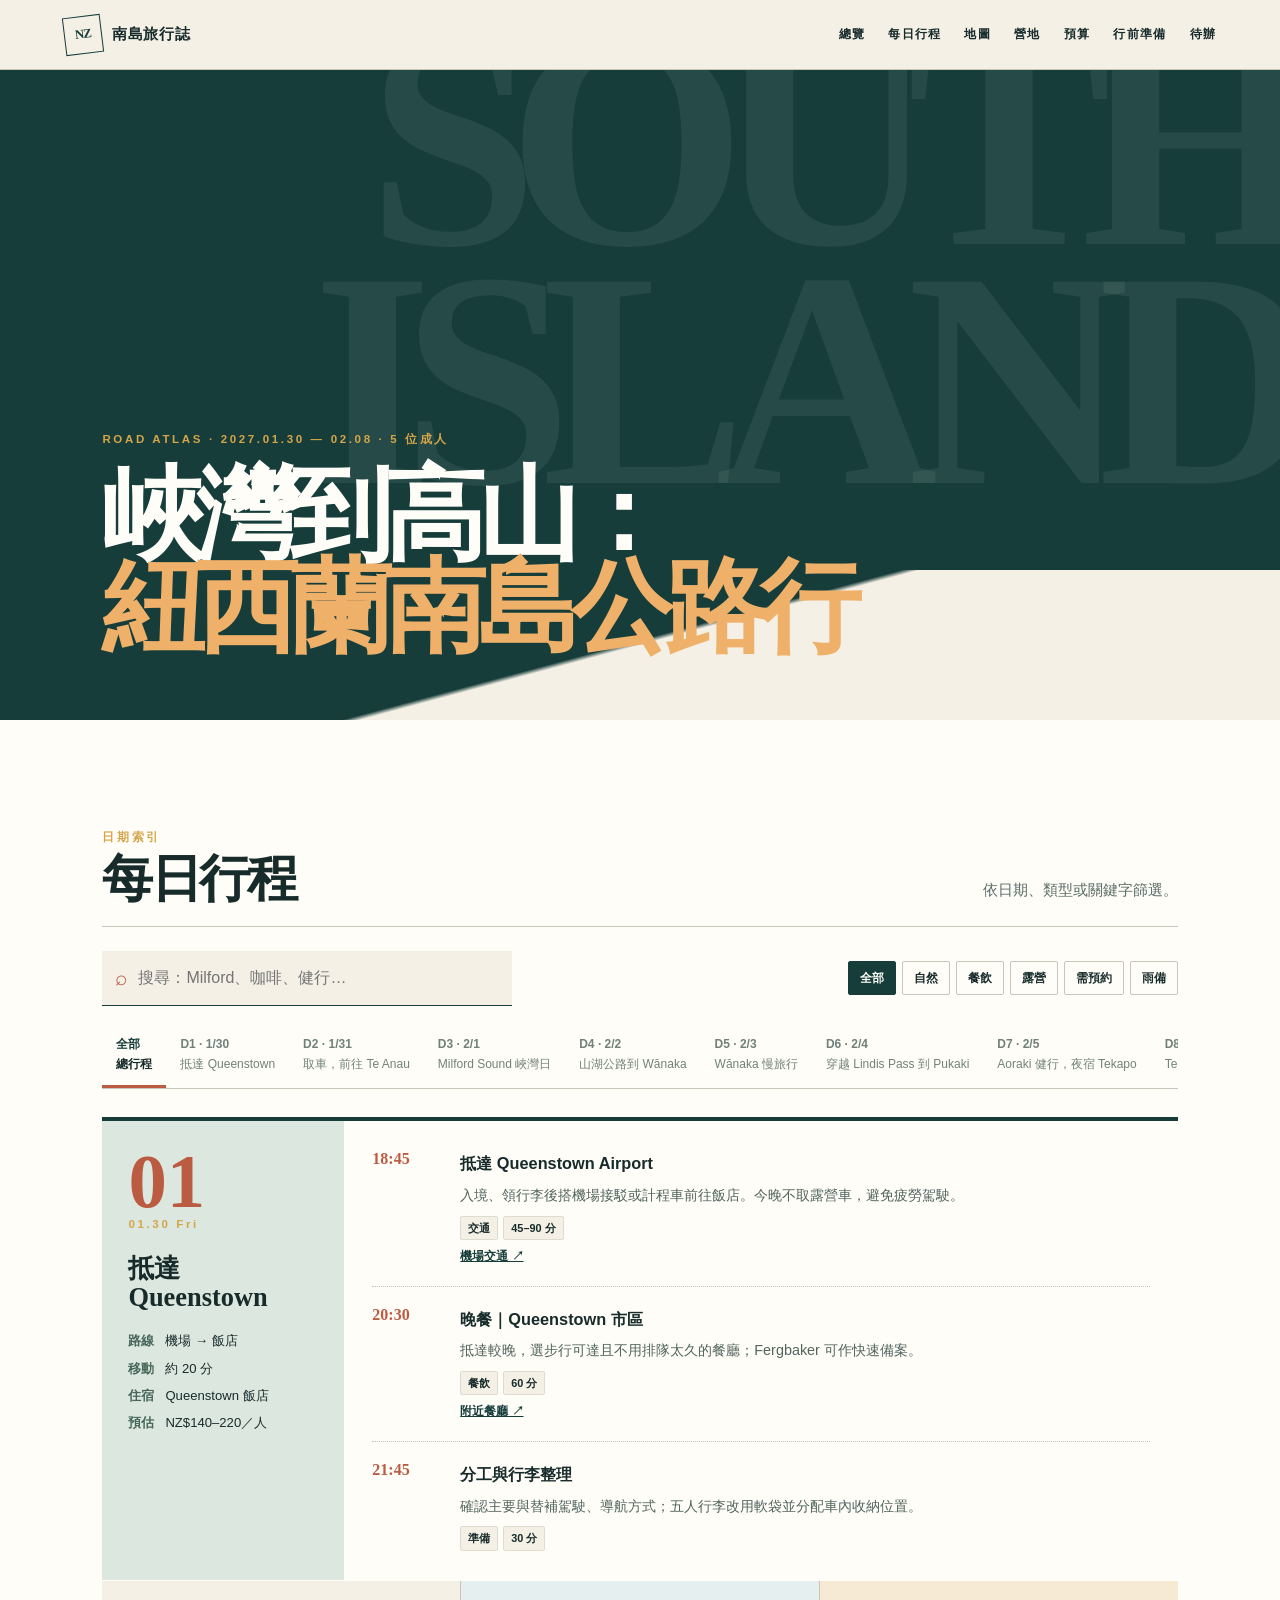
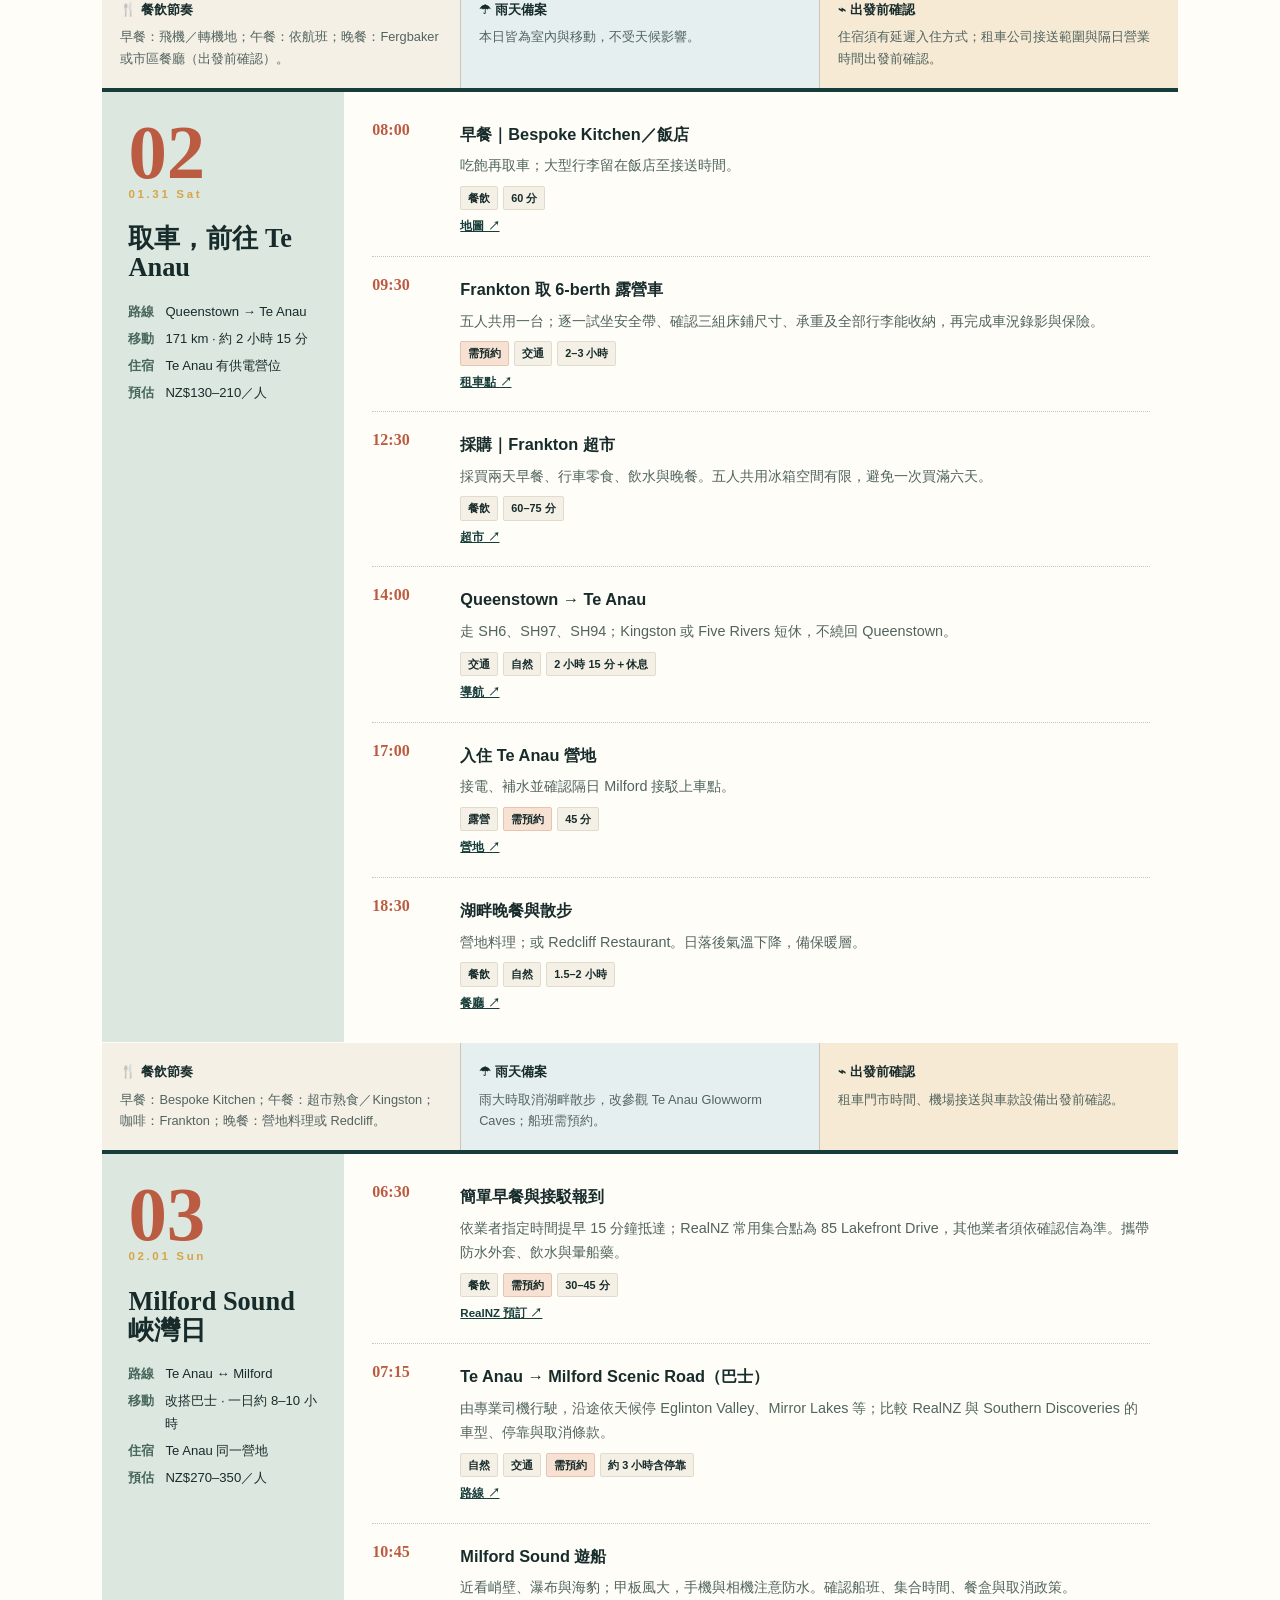
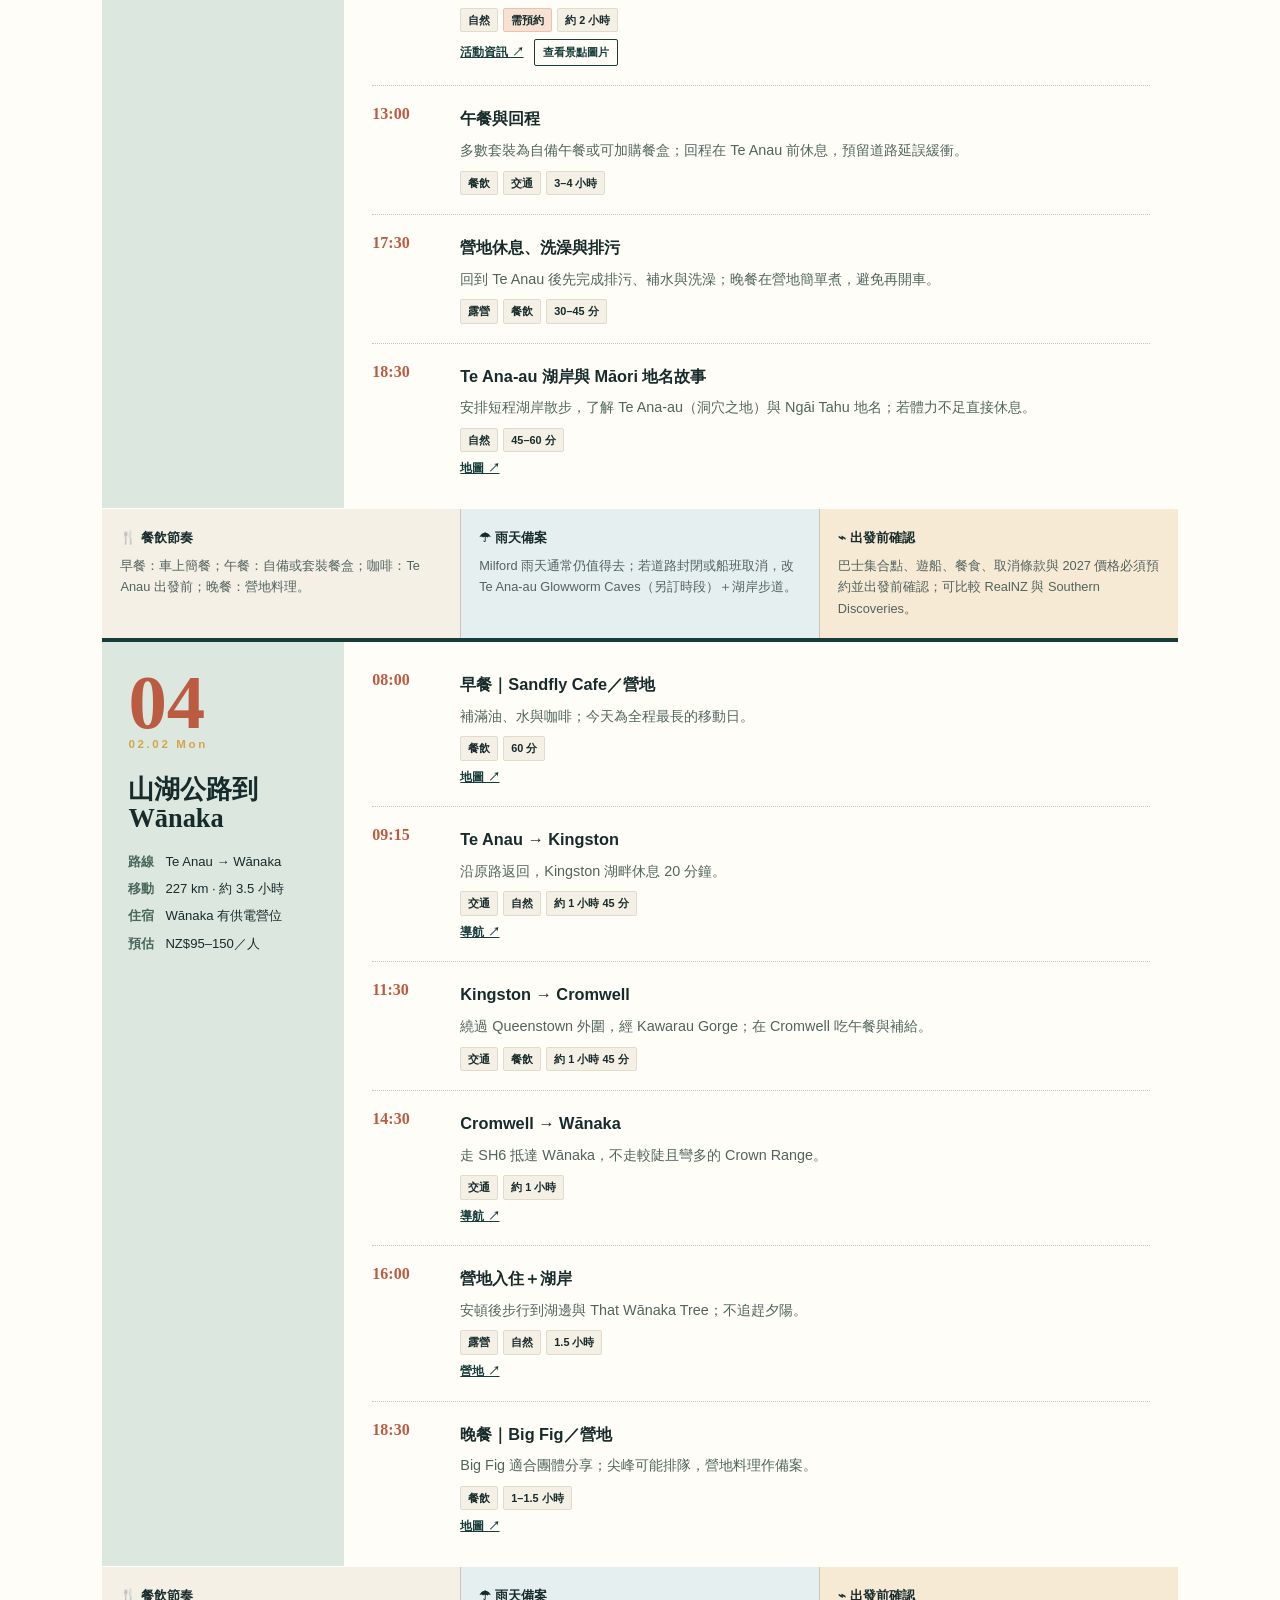
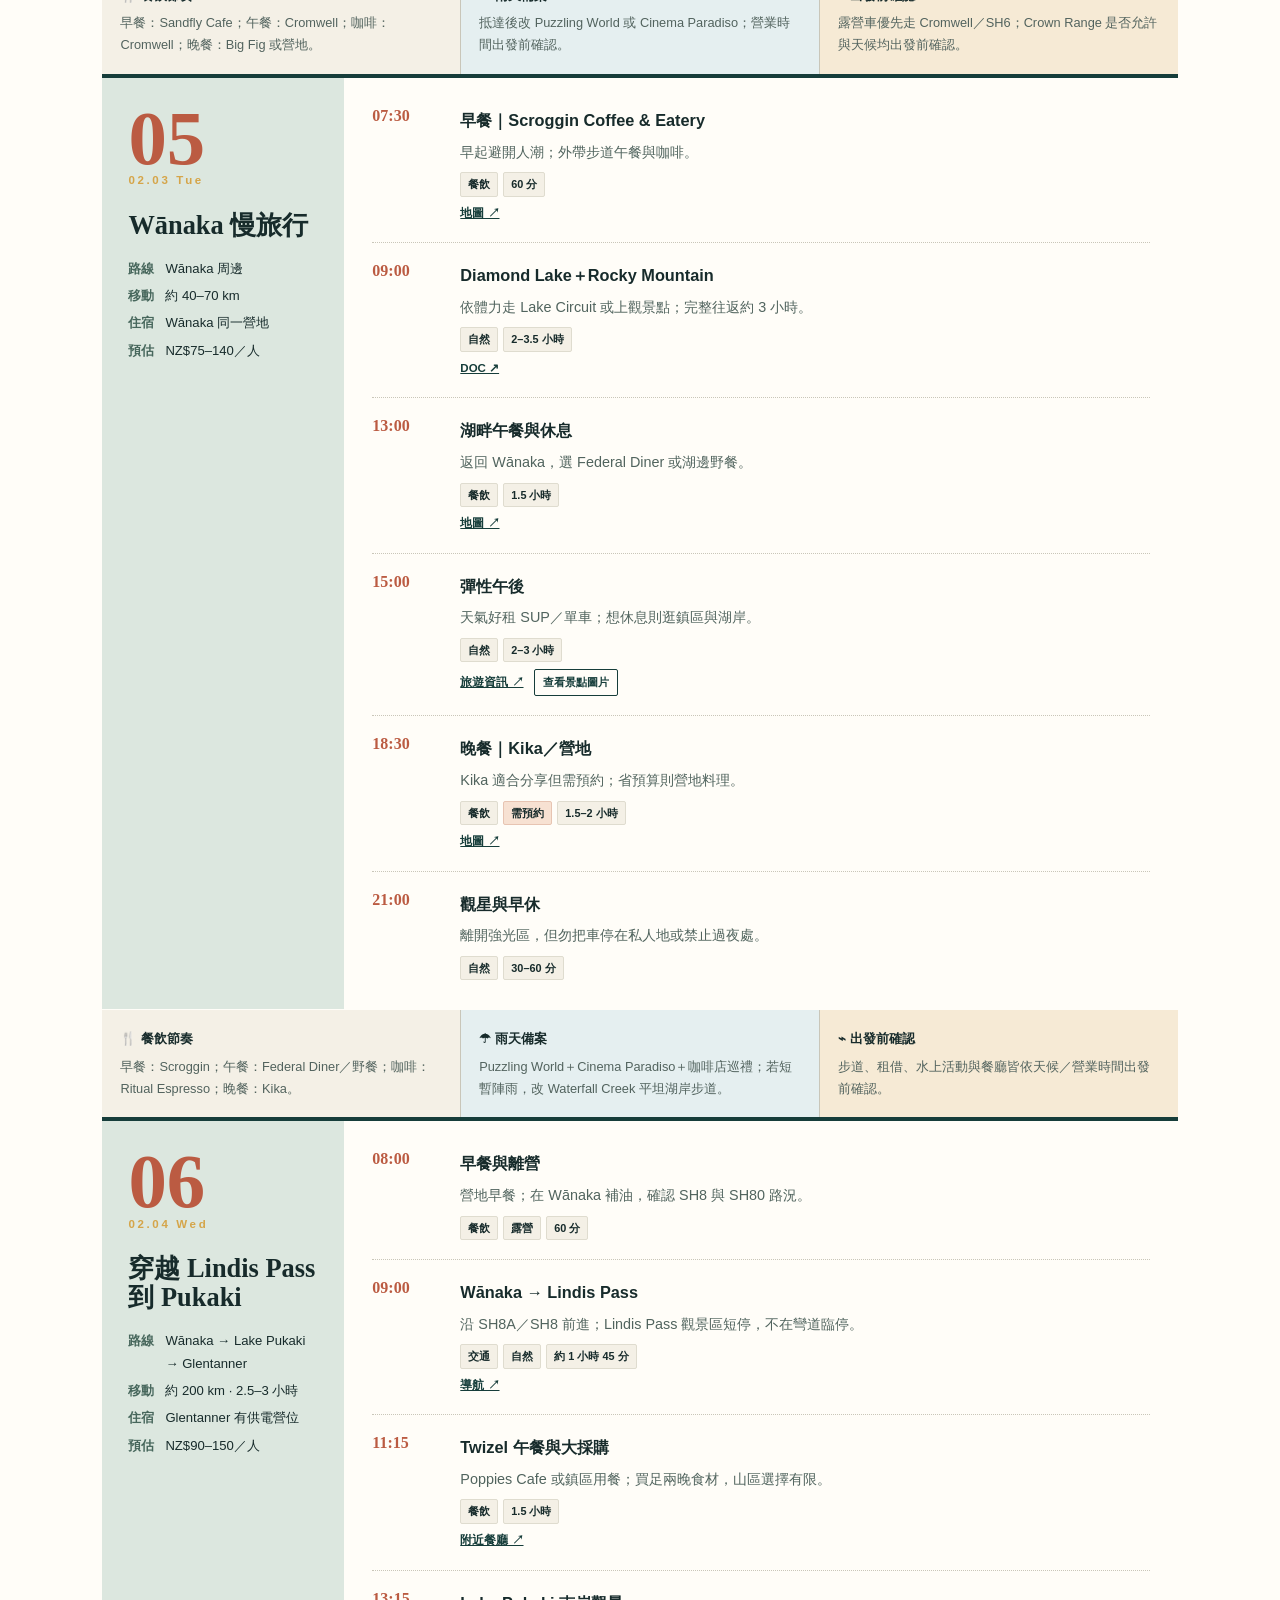
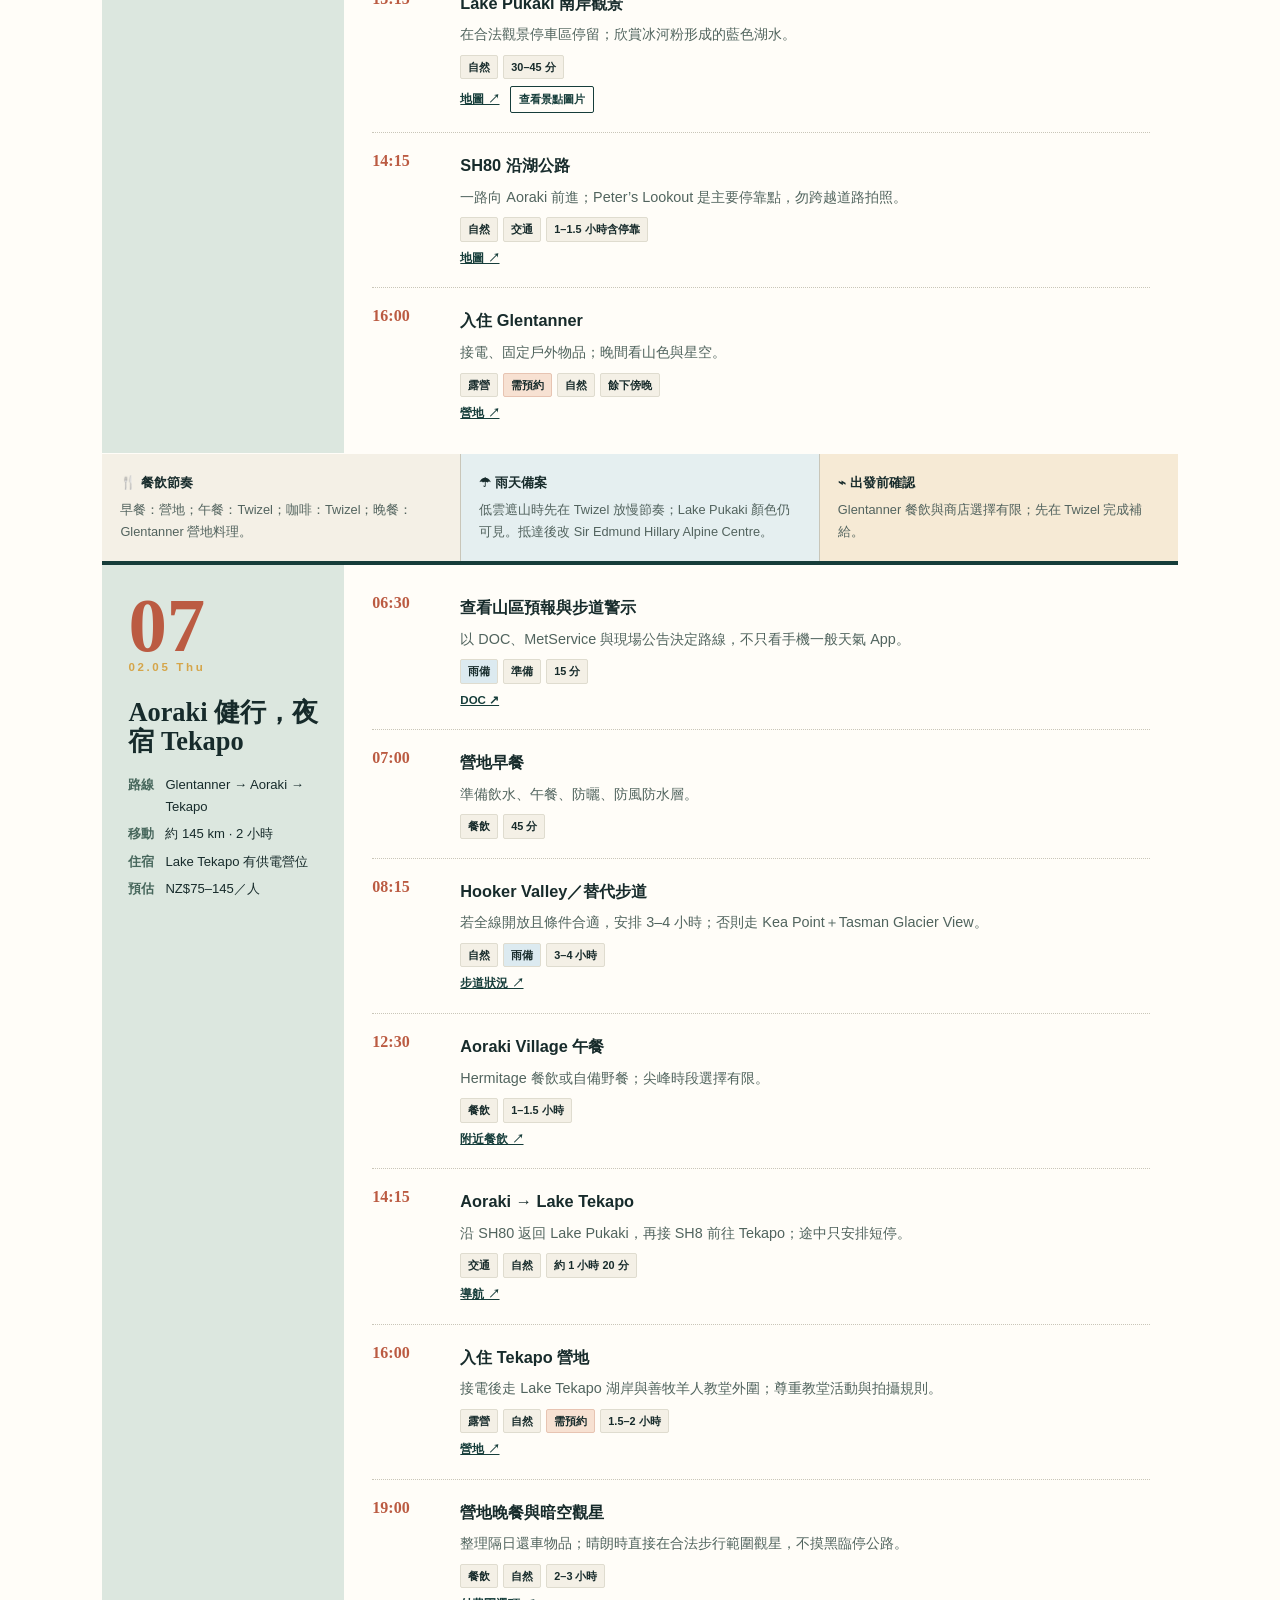
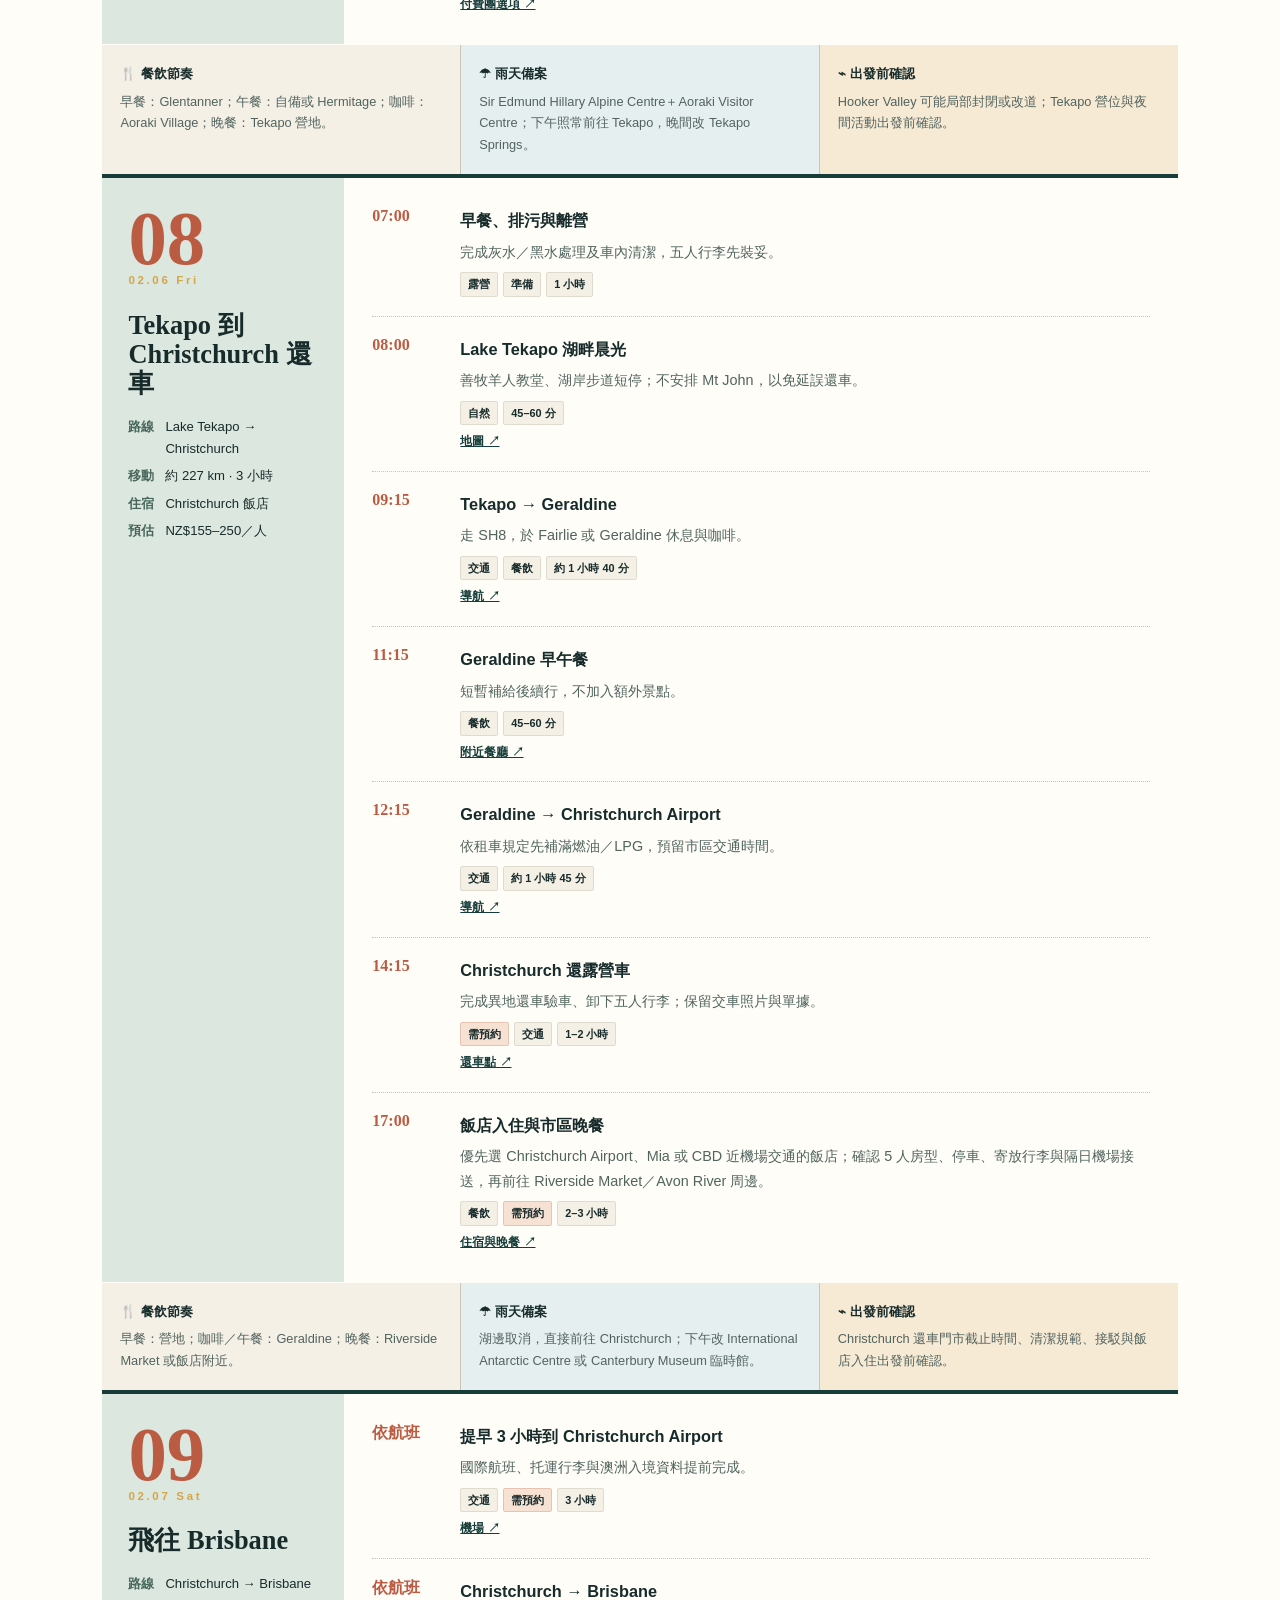
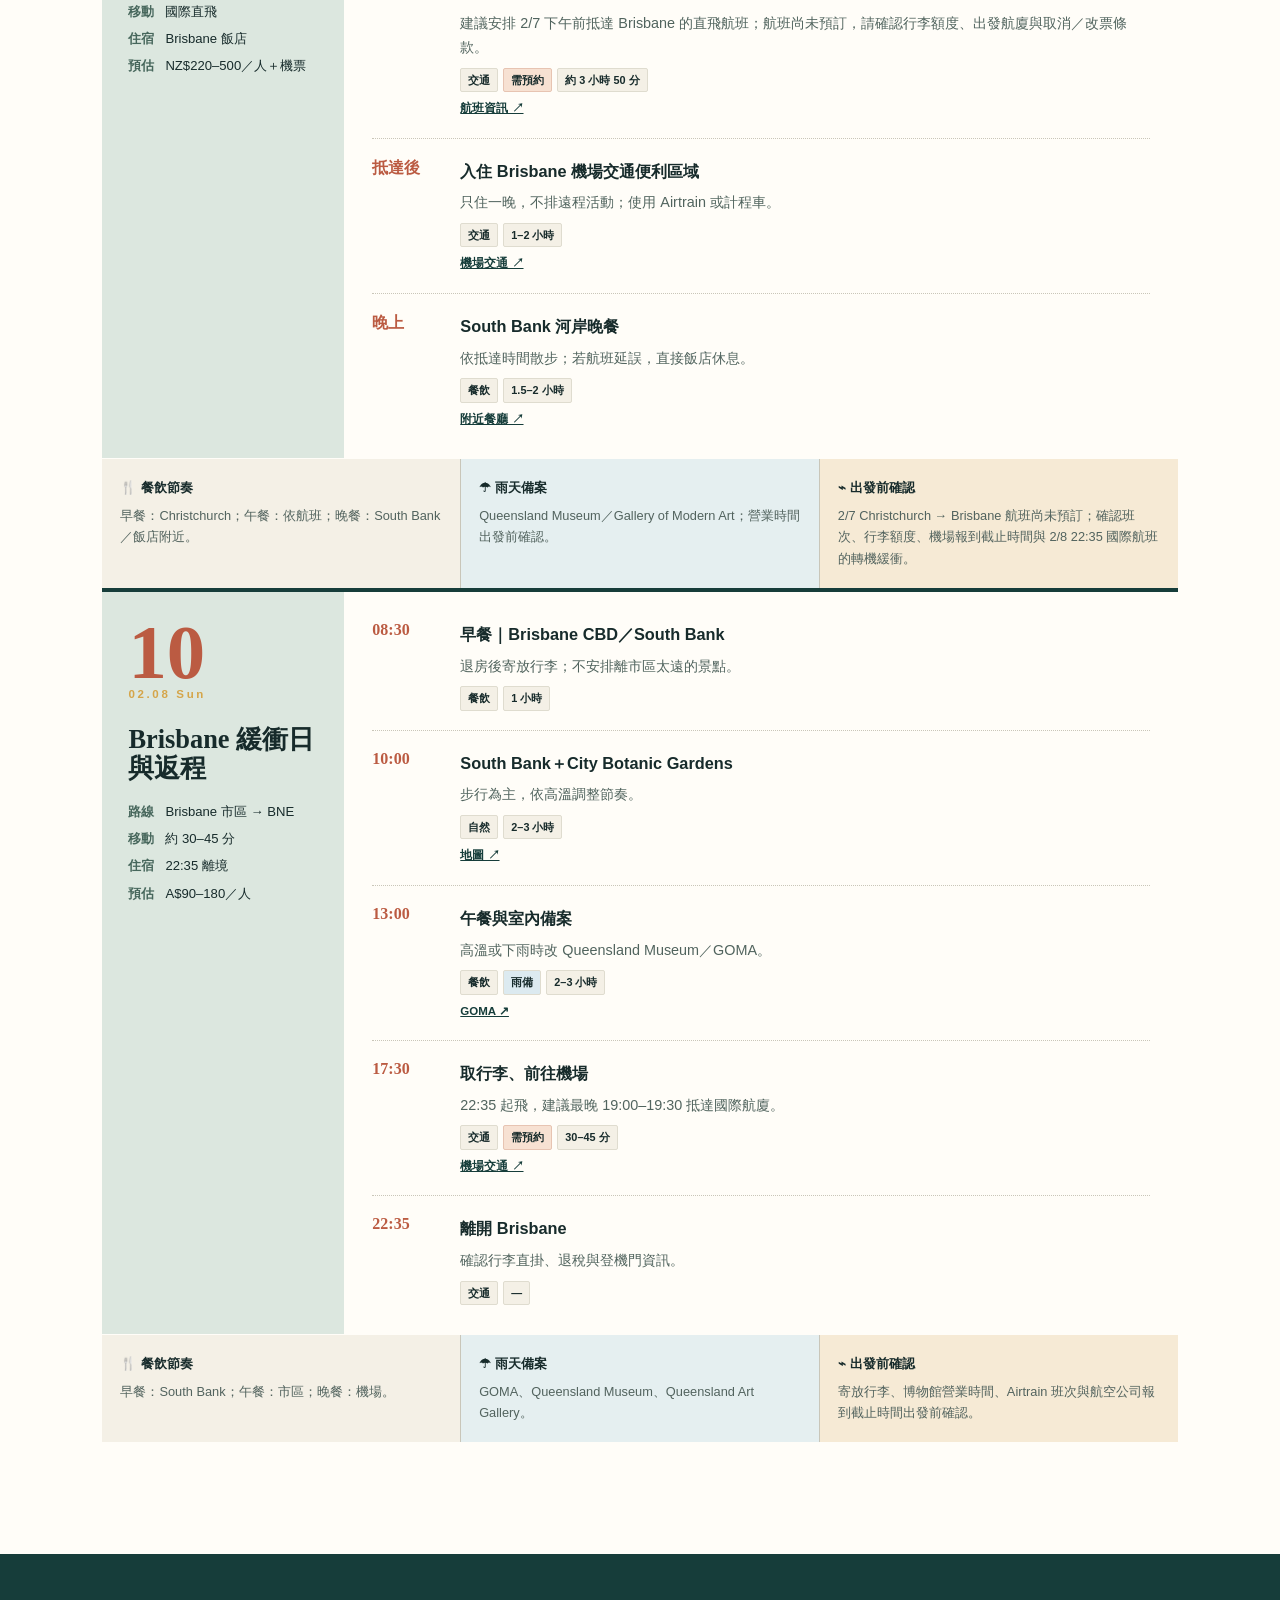
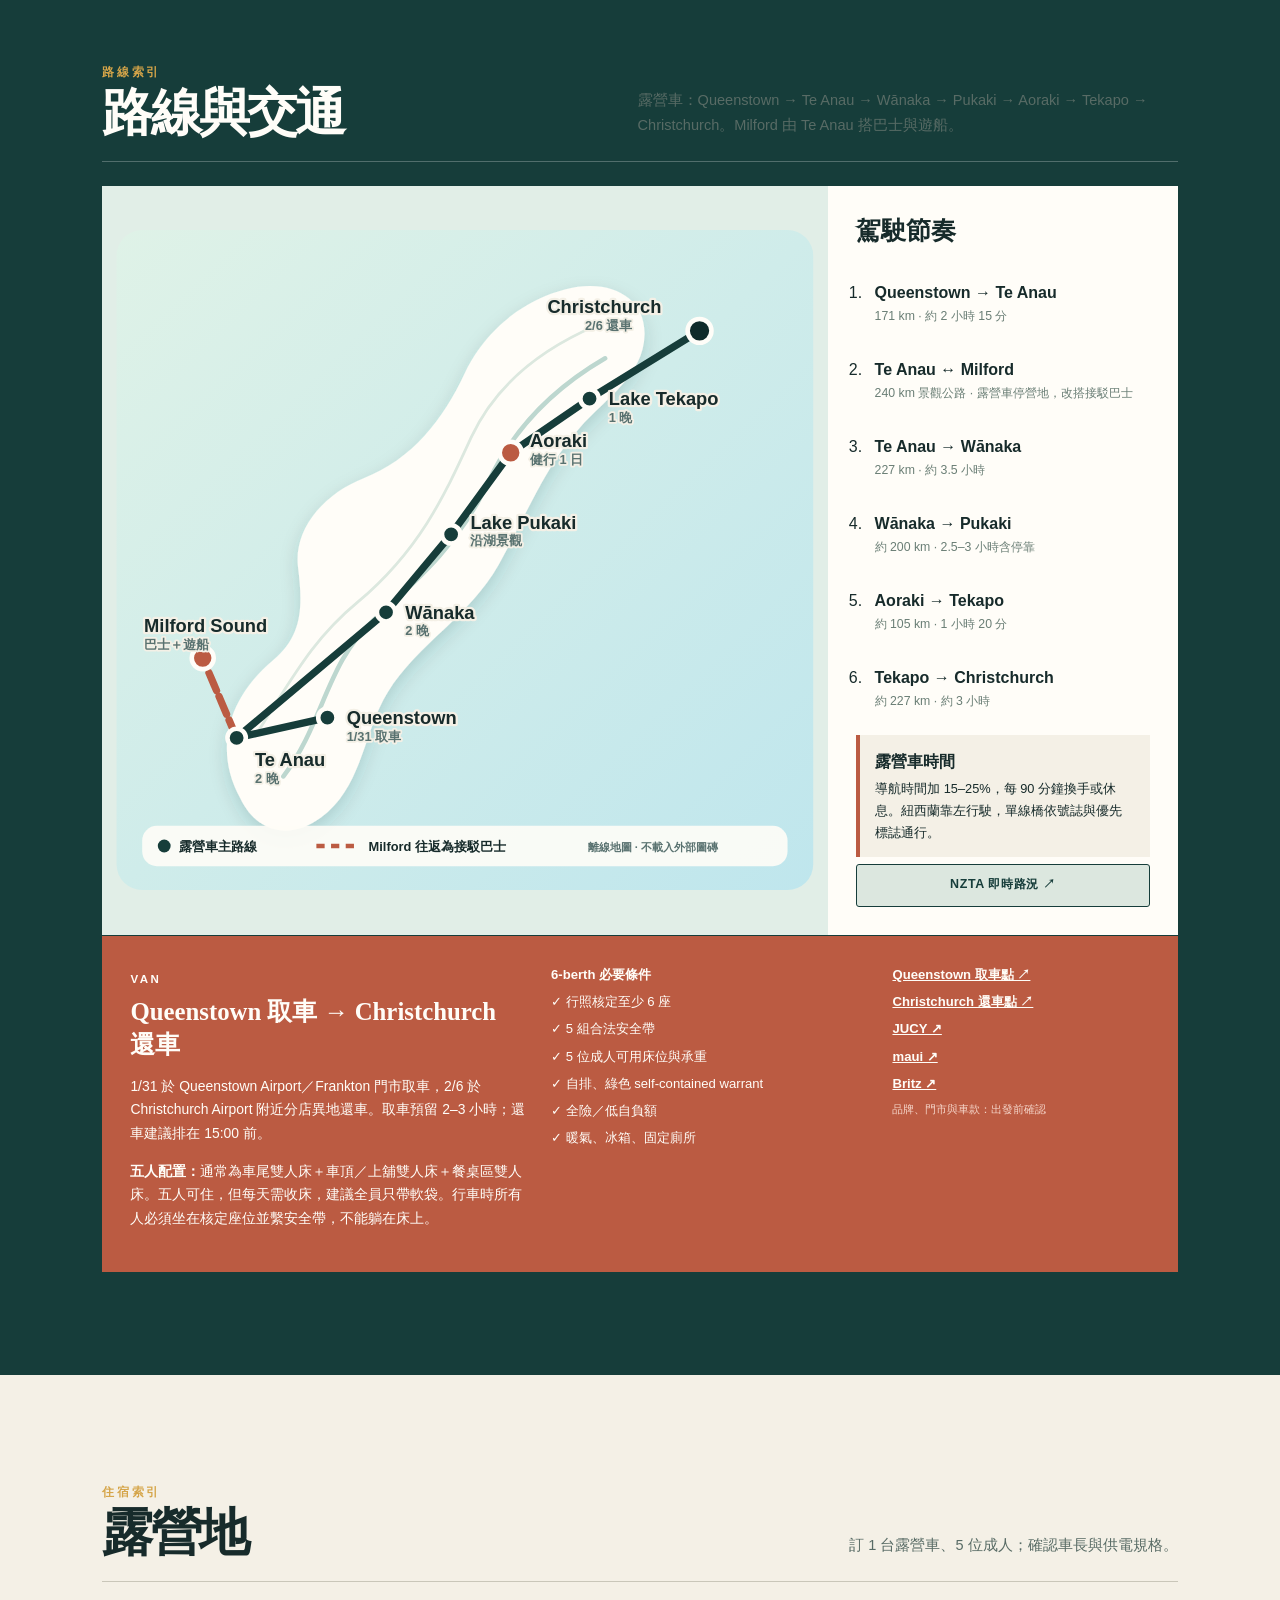
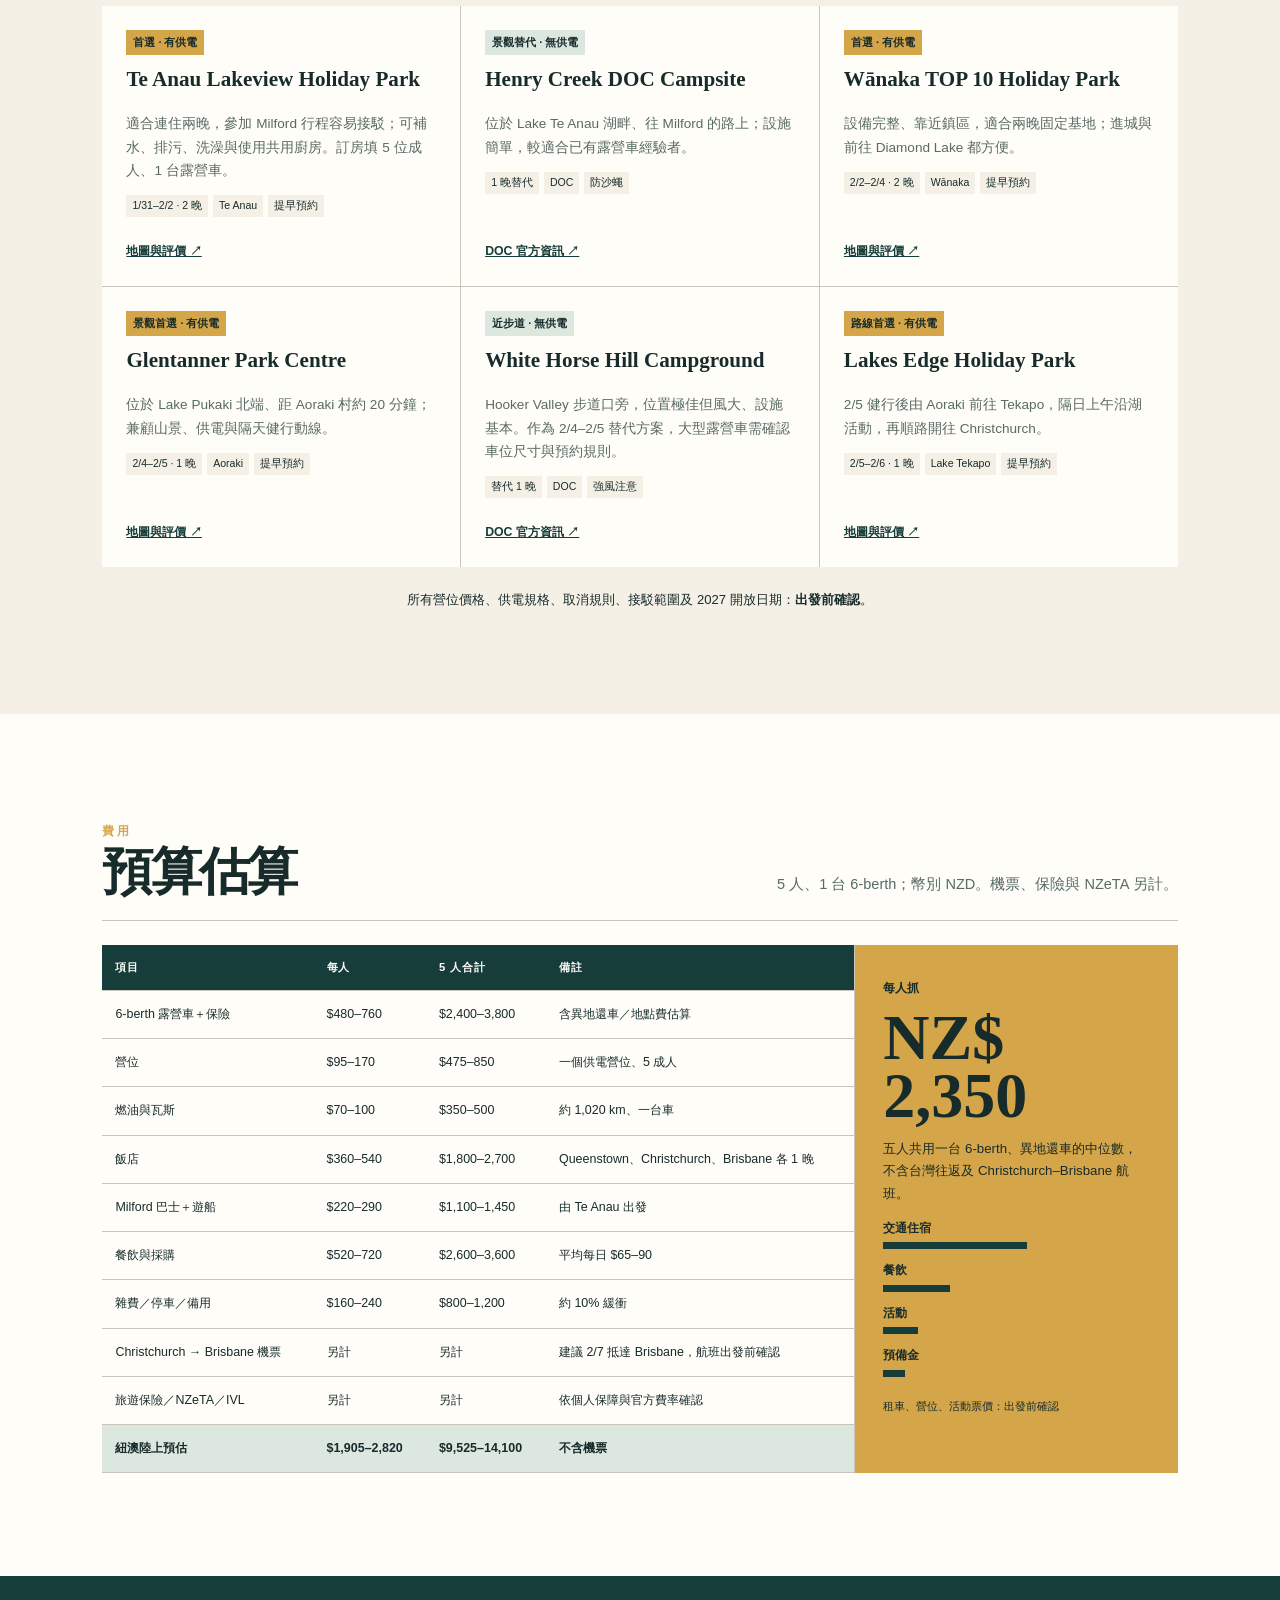
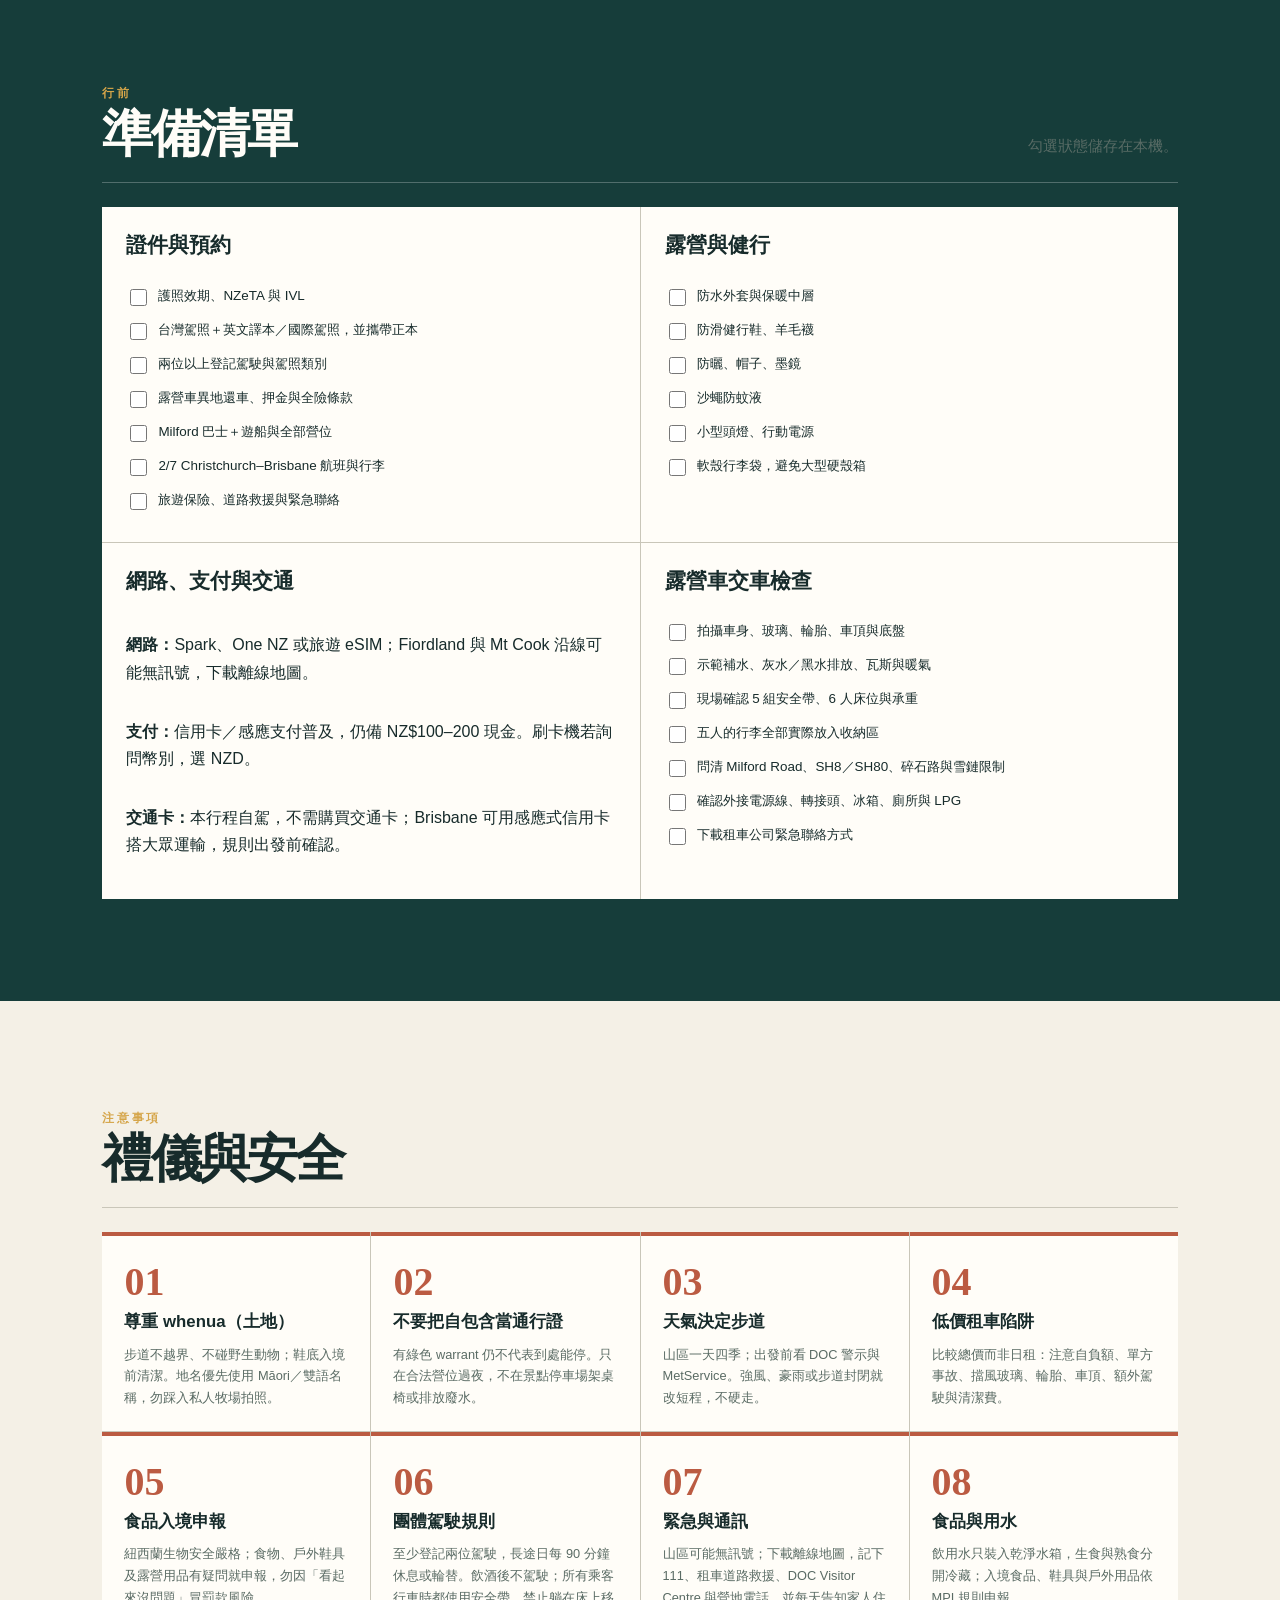
==== commit 05df168f: "Remove hero route strip and refine title sizing" ====
--- a/index.html
+++ b/index.html
@@ -23,18 +23,6 @@
       <div class="hero-copy">
         <p class="eyebrow">ROAD ATLAS · 2027.01.30 — 02.08 · 5 位成人</p>
         <h1>峽灣到高山：<br><em>紐西蘭南島公路行</em></h1>
-      </div>
-      <div class="route-strip" aria-label="行程路線索引">
-        <div class="route-strip-label"><span>主線</span><strong>北上路線</strong></div>
-        <div class="route-strip-line" aria-hidden="true"></div>
-        <a href="#route" class="route-node" data-stop="queenstown"><b>01</b><span>Queenstown</span></a>
-        <a href="#route" class="route-node" data-stop="te-anau"><b>02</b><span>Te Anau</span></a>
-        <a href="#route" class="route-node route-node--coach" data-stop="milford"><b>↗</b><span>Milford</span></a>
-        <a href="#route" class="route-node" data-stop="wanaka"><b>03</b><span>Wānaka</span></a>
-        <a href="#route" class="route-node" data-stop="pukaki"><b>04</b><span>Pukaki</span></a>
-        <a href="#route" class="route-node" data-stop="aoraki"><b>05</b><span>Aoraki</span></a>
-        <a href="#route" class="route-node" data-stop="tekapo"><b>06</b><span>Tekapo</span></a>
-        <a href="#route" class="route-node route-node--finish" data-stop="christchurch"><b>07</b><span>Christchurch</span></a>
       </div>
     </section>
 
@@ -206,4 +194,3 @@
   <script src="app.js"></script>
 </body>
 </html>
-
